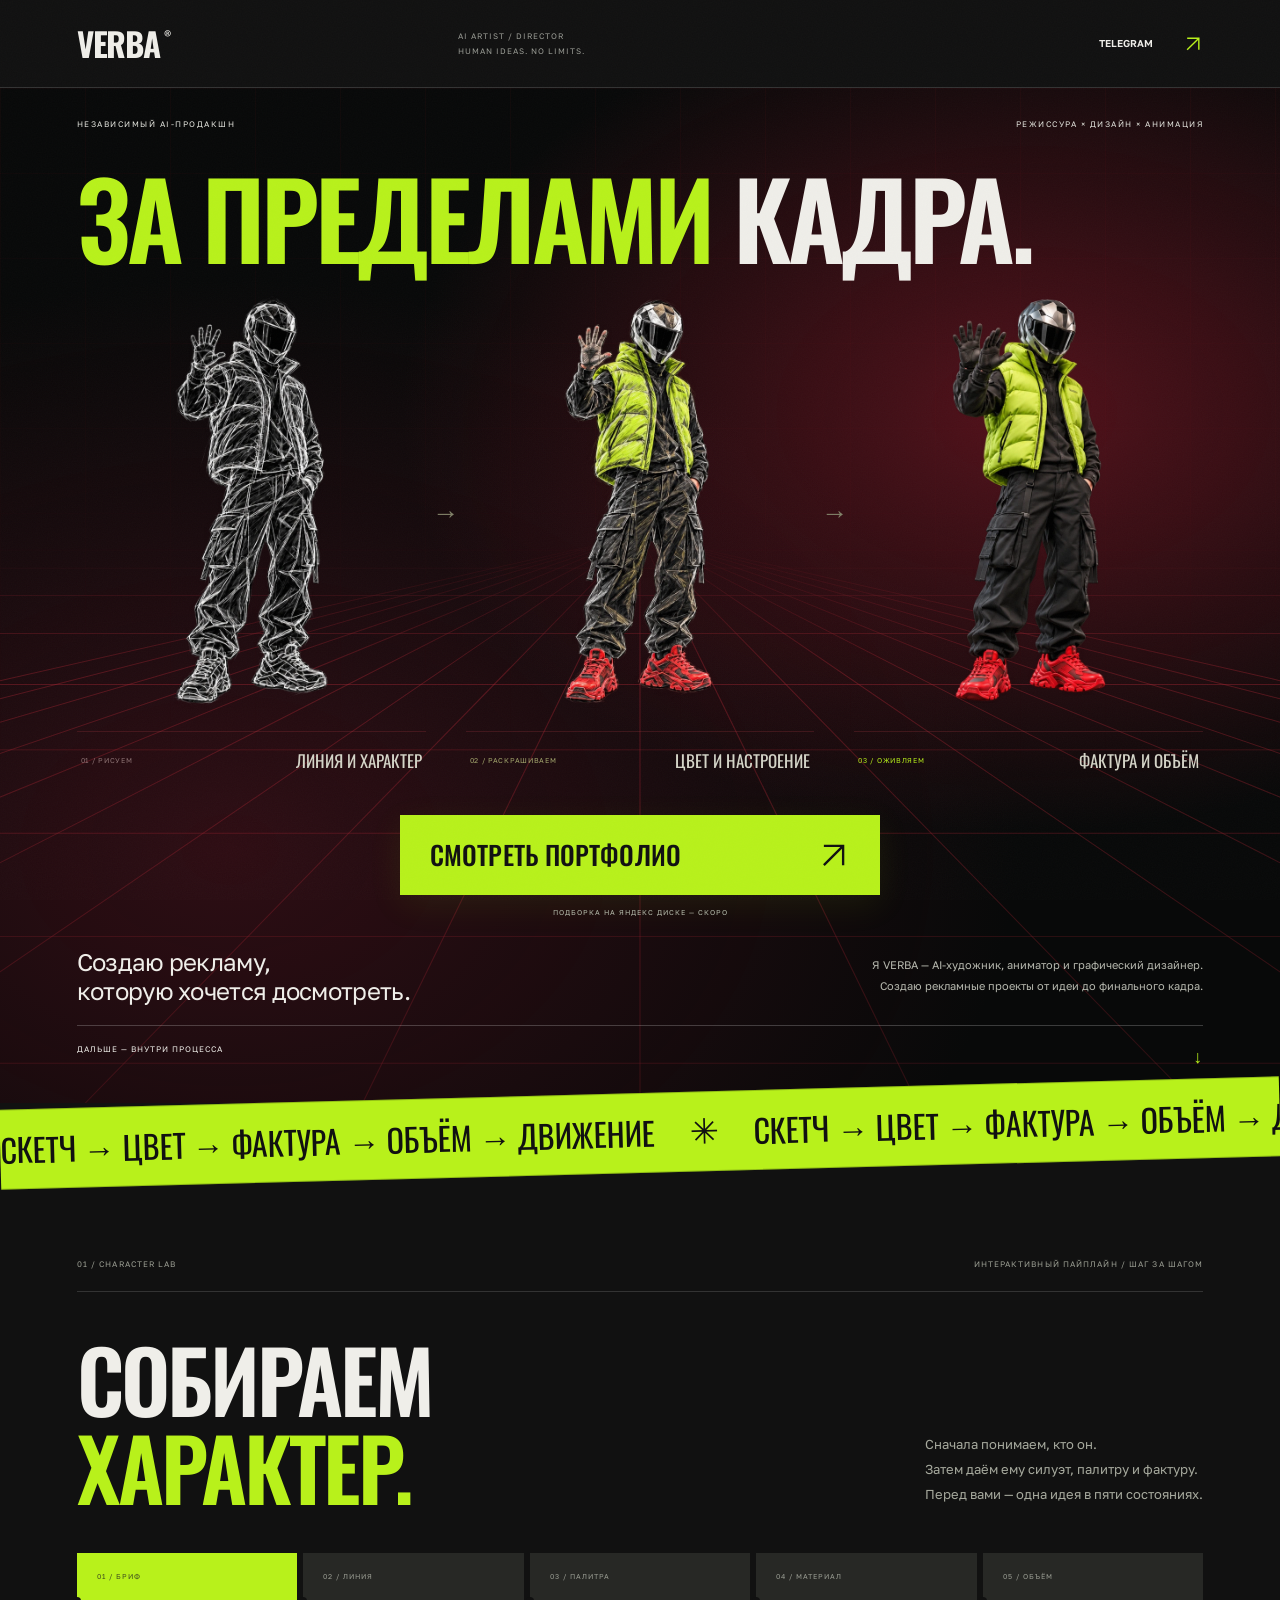
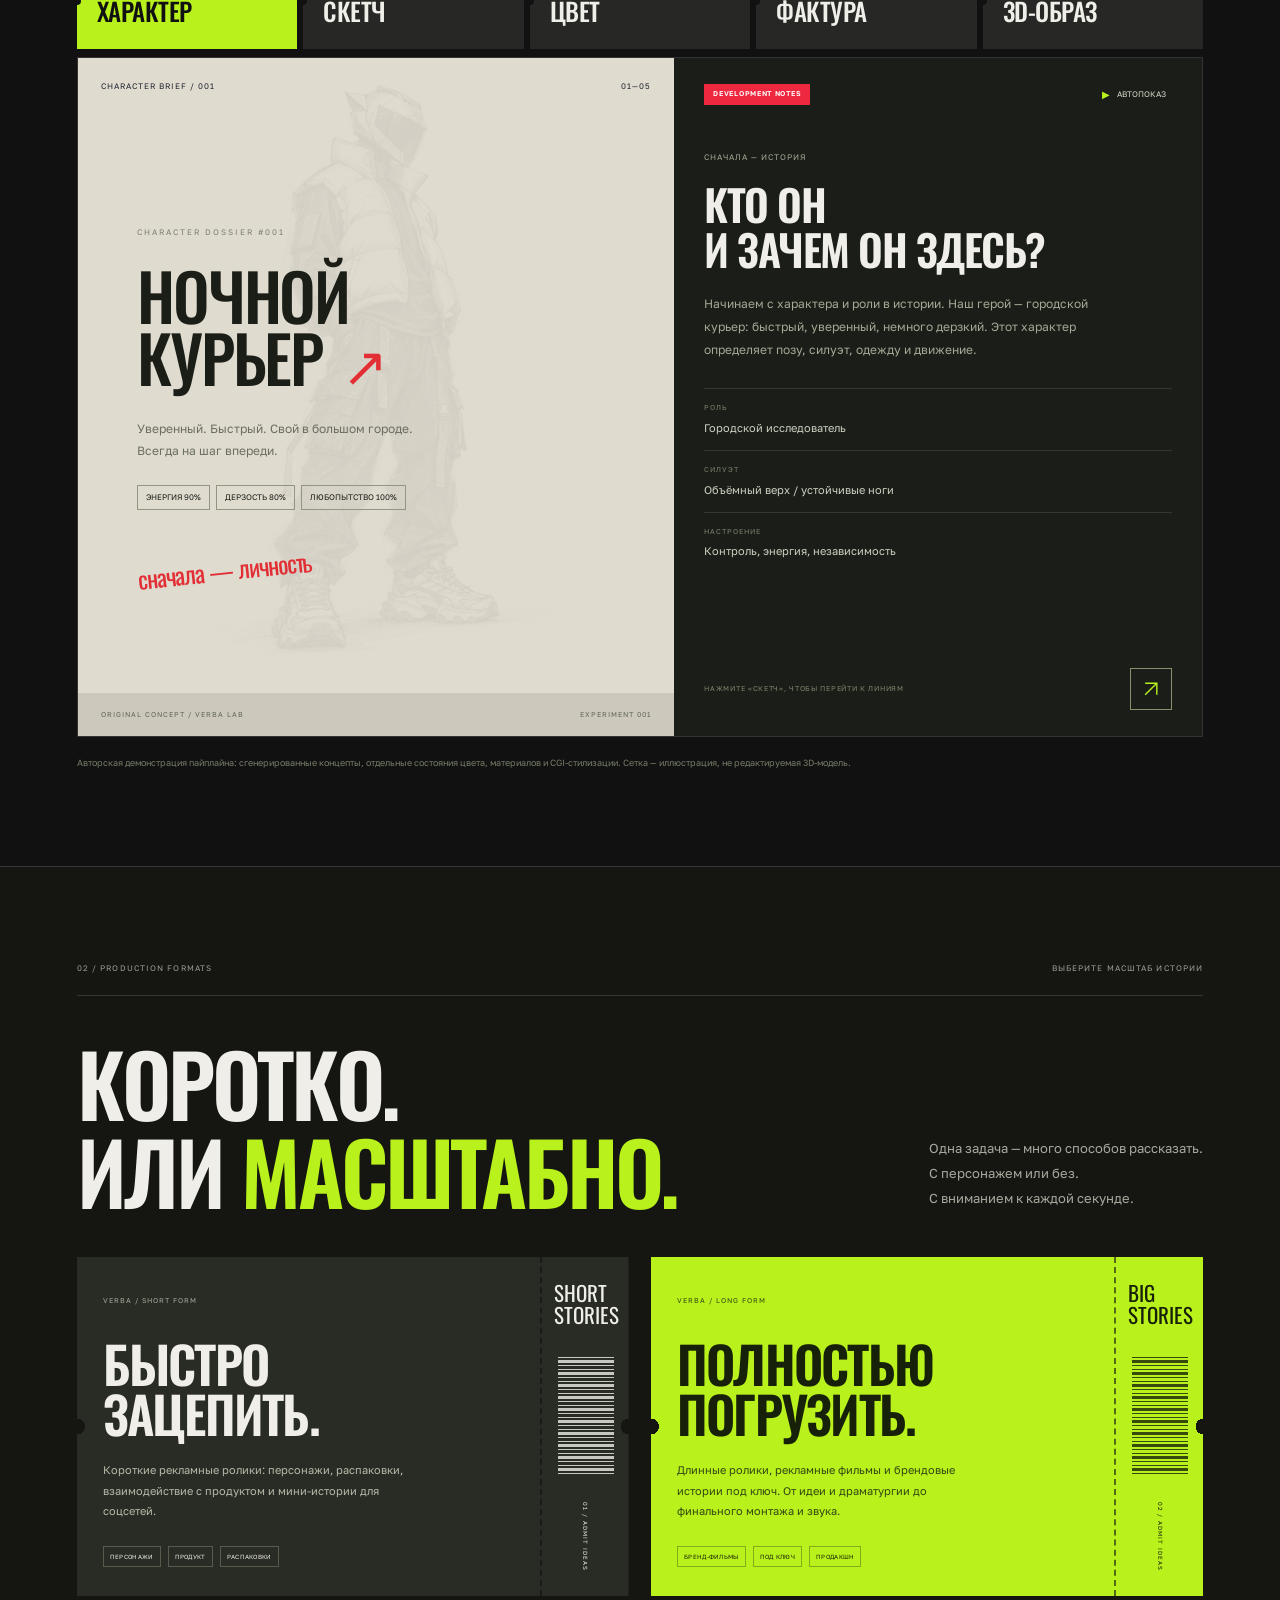
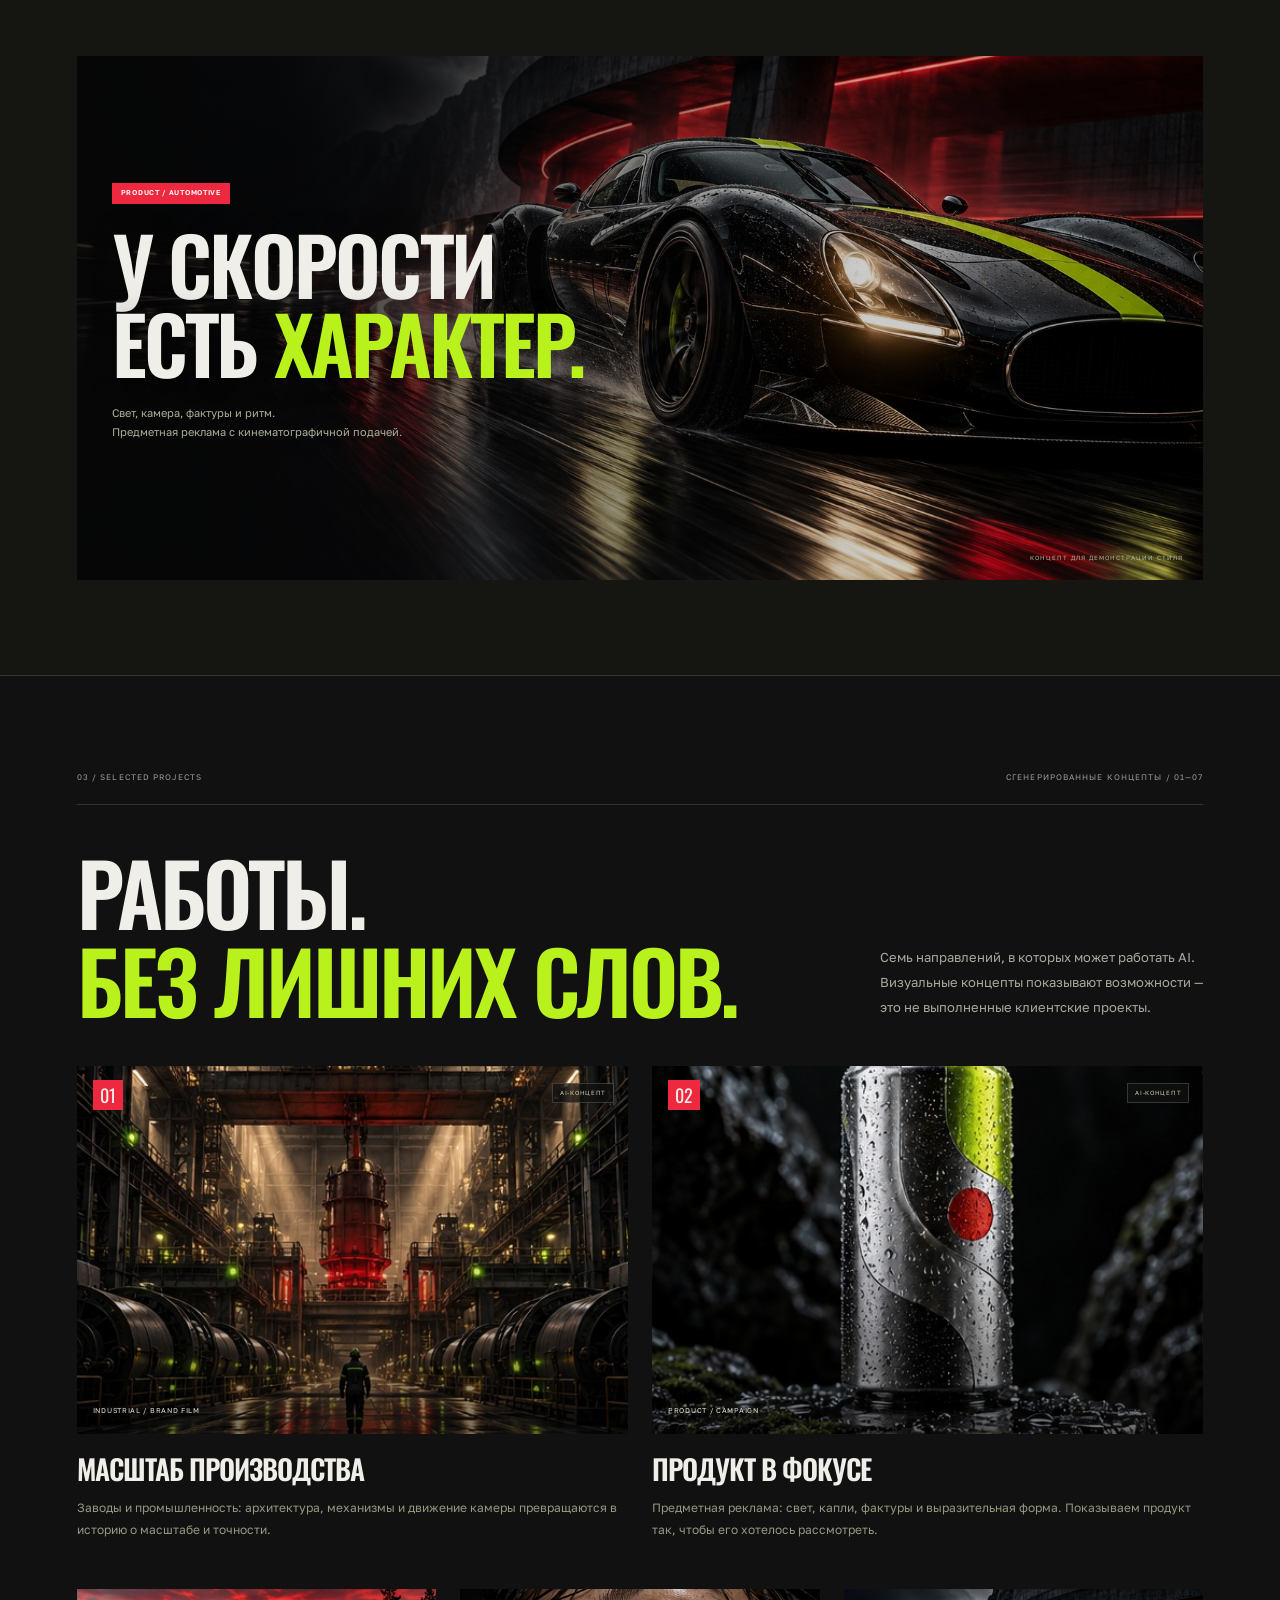
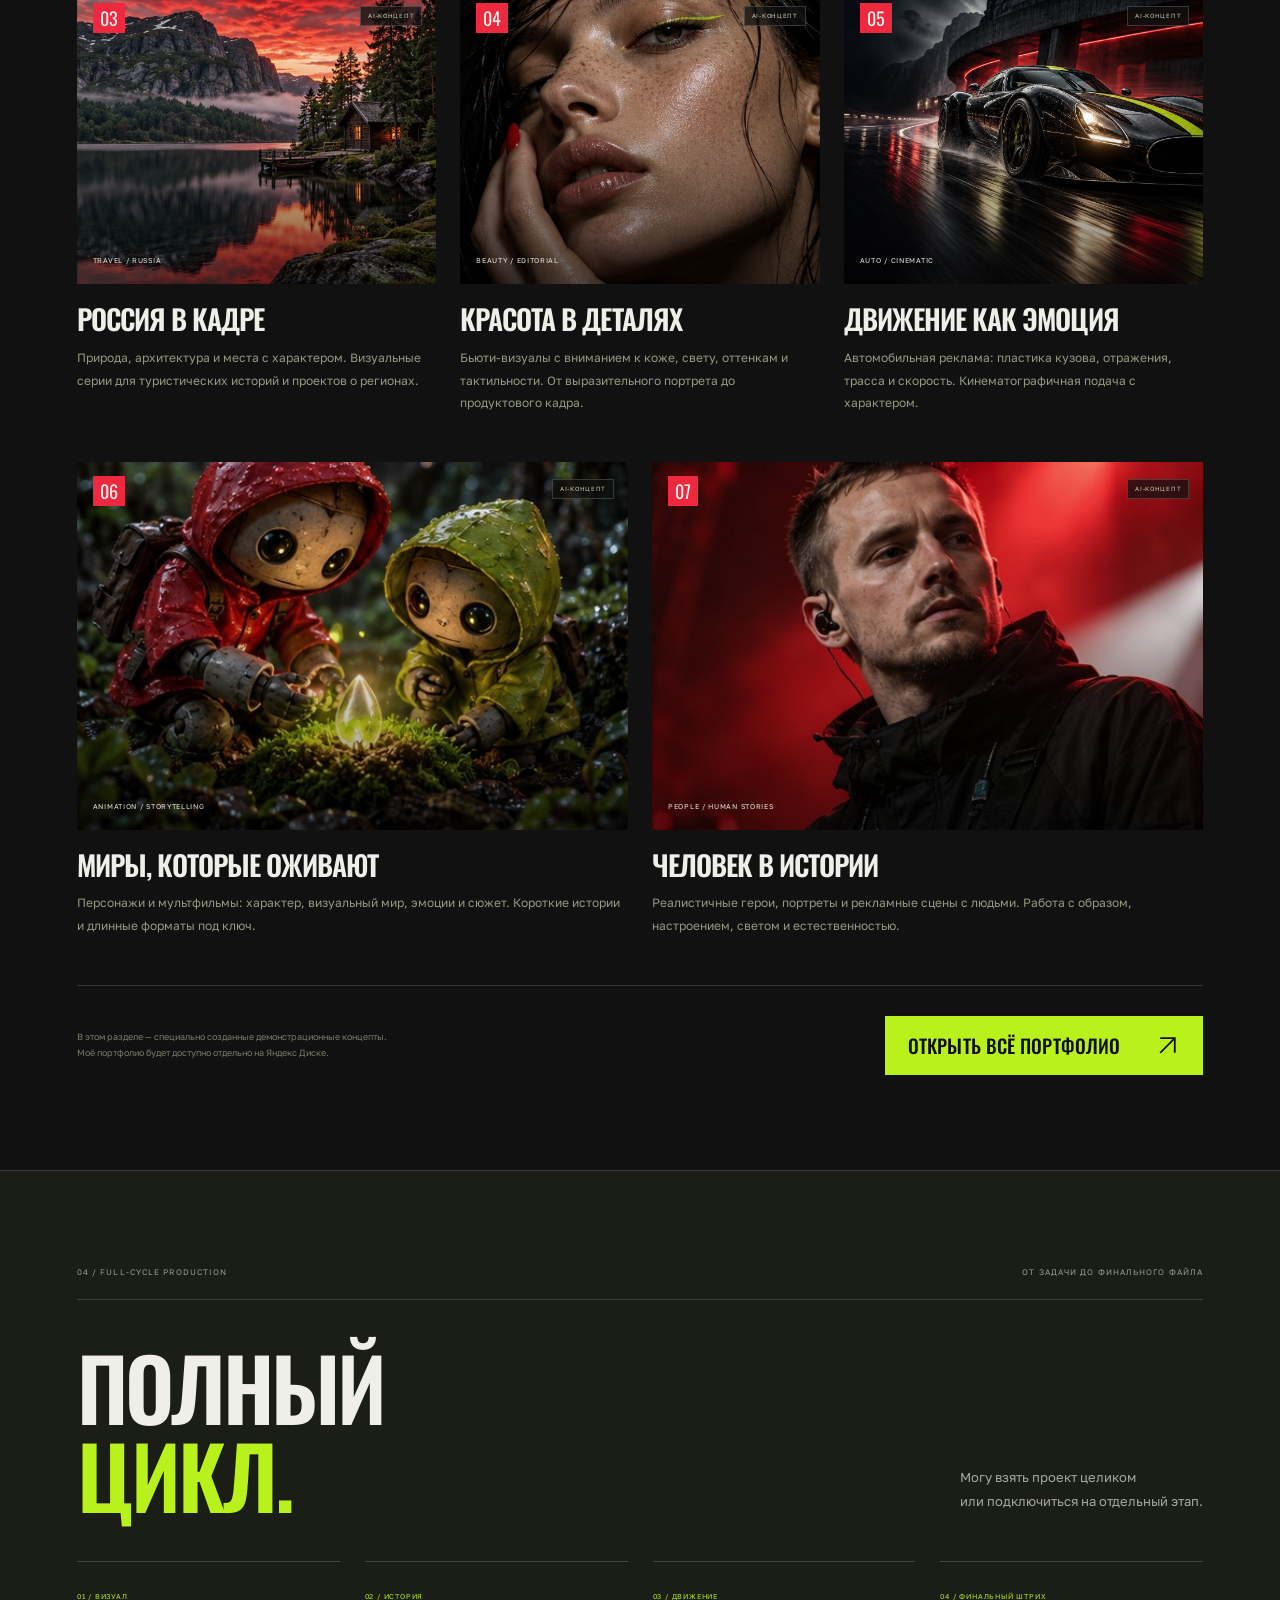
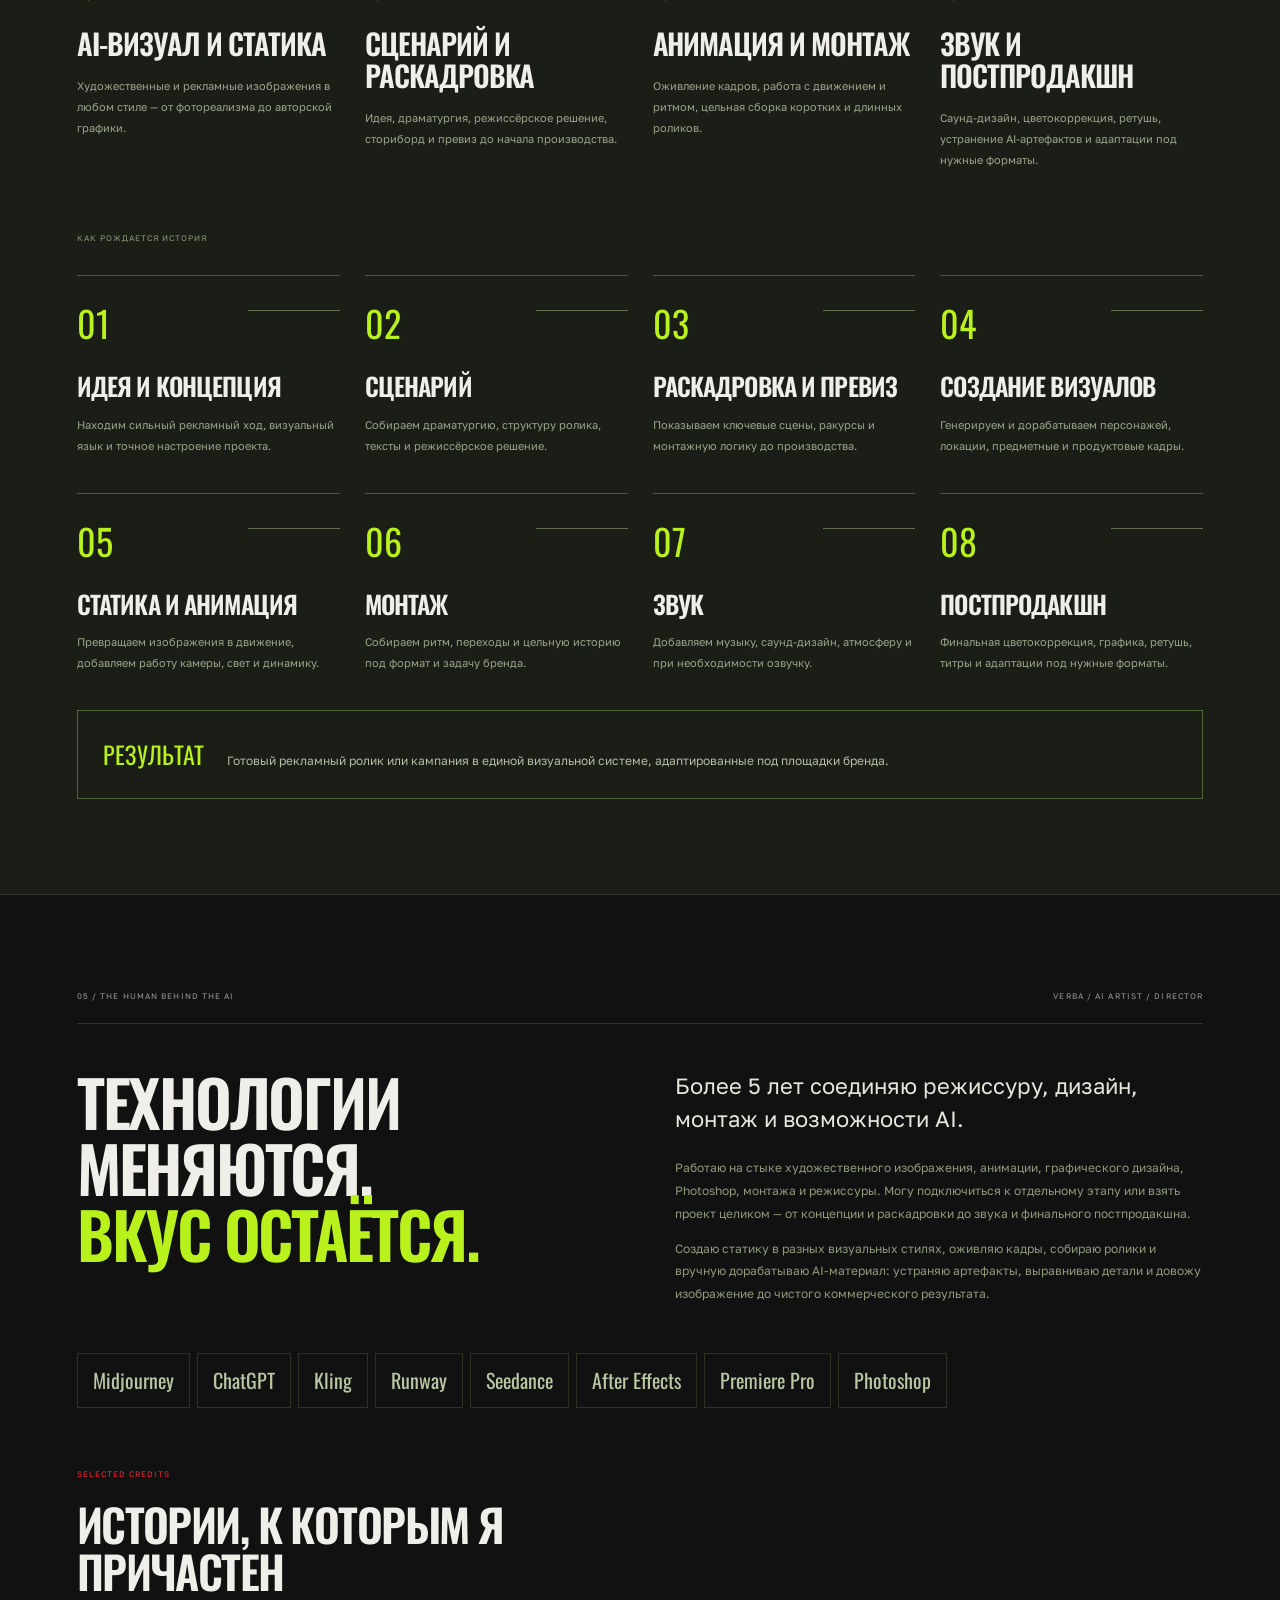
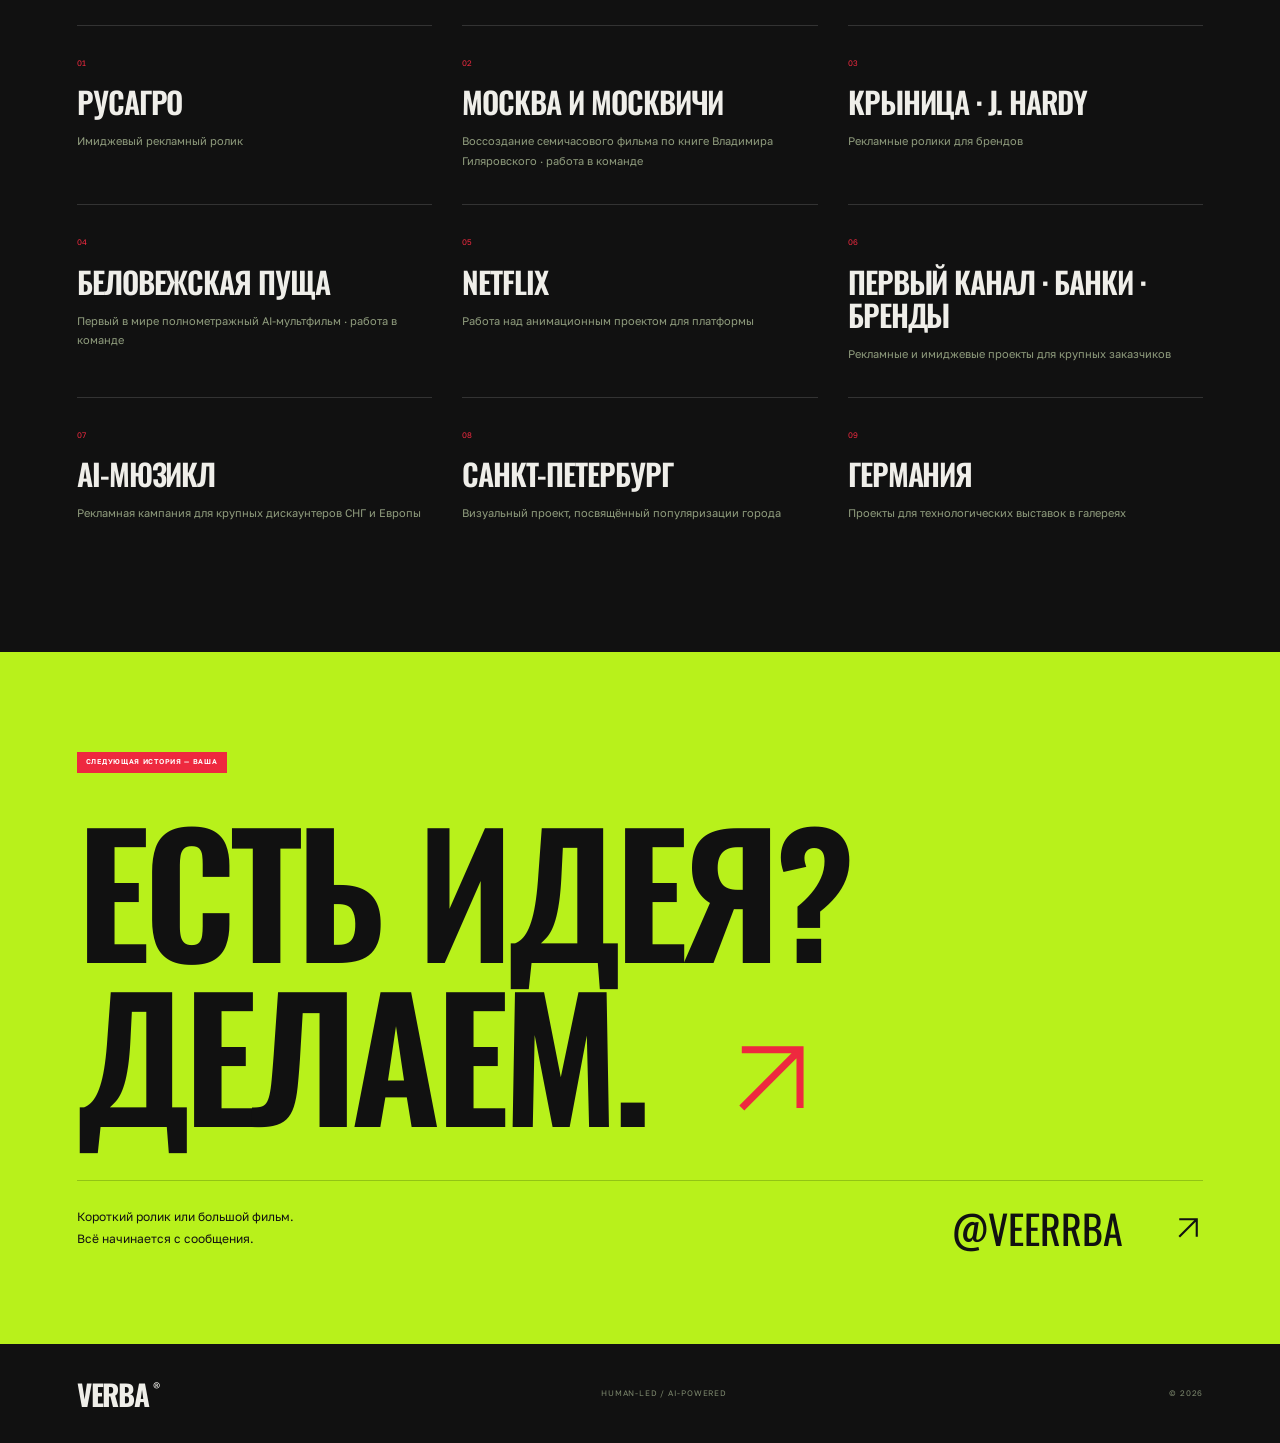
==== index.html @ 68d44a89 "Add three-stage waving hero and seven coherent concept directions" ====
<!doctype html><html lang="ru"><head><meta charset="utf-8"><meta name="viewport" content="width=device-width, initial-scale=1"><meta name="theme-color" content="#111111"><meta name="description" content="VERBA — AI-режиссура, персонажи и рекламные фильмы. От характера и скетча до фактуры, объёма и готового ролика."><title>VERBA — за пределами кадра</title><link rel="icon" href="assets/favicon.svg"><link rel="preload" href="assets/oswald.ttf" as="font" type="font/ttf" crossorigin><link rel="stylesheet" href="style.css?v=5"><script src="script.js?v=5" defer></script></head><body>
<header class="header"><a class="brand" href="#top">VERBA<span>®</span></a><span class="header-caption">AI ARTIST / DIRECTOR<br>HUMAN IDEAS. NO LIMITS.</span><a class="header-telegram" href="https://t.me/veerrba" target="_blank" rel="noopener noreferrer">TELEGRAM <svg class="arrow" viewBox="0 0 24 24" fill="none" aria-hidden="true"><path d="M5 19 19 5M5 5h14v14" stroke="currentColor" stroke-width="1.7"/></svg></a></header><main>
<section class="hero" id="top"><div class="hero-grid-world" aria-hidden="true"><div class="perspective-road"></div></div><div class="hero-top"><span>НЕЗАВИСИМЫЙ AI-ПРОДАКШН</span><span>РЕЖИССУРА × ДИЗАЙН × АНИМАЦИЯ</span></div><div class="hero-title"><h1>ЗА ПРЕДЕЛАМИ <span>КАДРА.</span></h1></div><div class="hero-development" aria-label="Один персонаж в трёх стадиях разработки"><figure class="hero-character hero-character-sketch"><div class="hero-character-art"><img src="assets/hero-sketch.webp" alt="Белый ручной скетч курьера на чёрном фоне"></div><figcaption><span>01 / РИСУЕМ</span><strong>ЛИНИЯ И ХАРАКТЕР</strong></figcaption></figure><span class="development-connector" aria-hidden="true">→</span><figure class="hero-character hero-character-pencil"><div class="hero-character-art"><img src="assets/hero-pencil.webp" alt="Тот же курьер, раскрашенный цветными карандашами"></div><figcaption><span>02 / РАСКРАШИВАЕМ</span><strong>ЦВЕТ И НАСТРОЕНИЕ</strong></figcaption></figure><span class="development-connector" aria-hidden="true">→</span><figure class="hero-character hero-character-final"><div class="hero-character-art waving-character"><img class="wave-frame wave-frame-a" src="assets/hero-final-a.webp" alt="Объёмный курьер с фактурной одеждой машет рукой"><img class="wave-frame wave-frame-b" src="assets/hero-final-b.webp" alt="" aria-hidden="true"></div><figcaption><span>03 / ОЖИВЛЯЕМ</span><strong>ФАКТУРА И ОБЪЁМ</strong></figcaption></figure></div><div class="hero-bottom"><div class="hero-description"><p>Создаю рекламу,<br>которую хочется досмотреть.</p><span>Я VERBA — AI-художник, аниматор и графический дизайнер.<br>Создаю рекламные проекты от идеи до финального кадра.</span></div><div class="hero-action"><button class="button lime portfolio-button">СМОТРЕТЬ ПОРТФОЛИО <svg class="arrow" viewBox="0 0 24 24" fill="none" aria-hidden="true"><path d="M5 19 19 5M5 5h14v14" stroke="currentColor" stroke-width="1.7"/></svg></button><span>ПОДБОРКА НА ЯНДЕКС ДИСКЕ — СКОРО</span></div></div><a class="scroll-cue" href="#lab">ДАЛЬШЕ — ВНУТРИ ПРОЦЕССА <span>↓</span></a></section>
<div class="marquee" aria-hidden="true"><div>СКЕТЧ → ЦВЕТ → ФАКТУРА → ОБЪЁМ → ДВИЖЕНИЕ <b>✳</b> СКЕТЧ → ЦВЕТ → ФАКТУРА → ОБЪЁМ → ДВИЖЕНИЕ <b>✳</b></div></div>
<section class="lab section" id="lab"><div class="section-label"><span>01 / CHARACTER LAB</span><span>ИНТЕРАКТИВНЫЙ ПАЙПЛАЙН / ШАГ ЗА ШАГОМ</span></div><div class="section-heading"><h2>СОБИРАЕМ<br><span class="lime-text">ХАРАКТЕР.</span></h2><p>Сначала понимаем, кто он.<br>Затем даём ему силуэт, палитру и фактуру.<br>Перед вами — одна идея в пяти состояниях.</p></div><div class="stage-tabs" role="tablist" aria-label="Этапы создания персонажа"><button role="tab" id="tab-0" data-stage="0" aria-selected="true" aria-controls="stage-panel"><span>01 / БРИФ</span><strong>ХАРАКТЕР</strong></button><button role="tab" id="tab-1" data-stage="1" aria-selected="false" tabindex="-1" aria-controls="stage-panel"><span>02 / ЛИНИЯ</span><strong>СКЕТЧ</strong></button><button role="tab" id="tab-2" data-stage="2" aria-selected="false" tabindex="-1" aria-controls="stage-panel"><span>03 / ПАЛИТРА</span><strong>ЦВЕТ</strong></button><button role="tab" id="tab-3" data-stage="3" aria-selected="false" tabindex="-1" aria-controls="stage-panel"><span>04 / МАТЕРИАЛ</span><strong>ФАКТУРА</strong></button><button role="tab" id="tab-4" data-stage="4" aria-selected="false" tabindex="-1" aria-controls="stage-panel"><span>05 / ОБЪЁМ</span><strong>3D-ОБРАЗ</strong></button></div><div class="lab-workspace" id="stage-panel" role="tabpanel" aria-labelledby="tab-0"><div class="lab-view"><div class="view-label"><span id="view-label">CHARACTER BRIEF / 001</span><span id="view-counter">01—05</span></div><div class="character-view"><img id="base-image" src="assets/courier-sketch.jpg" alt="Исходное состояние персонажа"><img id="overlay-image" src="assets/courier-sketch.jpg" alt="Следующий этап разработки персонажа"><div class="reveal-edge" id="reveal-edge" hidden><span>↔</span></div><div class="brief-board" id="brief-board"><span class="brief-note">CHARACTER DOSSIER #001</span><h3>НОЧНОЙ<br>КУРЬЕР<span>↗</span></h3><p>Уверенный. Быстрый. Свой в большом городе.<br>Всегда на шаг впереди.</p><div class="brief-traits"><span>ЭНЕРГИЯ 90%</span><span>ДЕРЗОСТЬ 80%</span><span>ЛЮБОПЫТСТВО 100%</span></div><div class="brief-scribble">сначала — личность</div></div><div class="scan-line" aria-hidden="true"></div></div><div class="comparison-controls" id="comparison-controls" hidden><div><span id="comparison-label">ПРОЯВИТЬ ЦВЕТ</span><output id="reveal-output" for="reveal-range">100%</output></div><input id="reveal-range" type="range" min="0" max="100" value="100" aria-label="Проявление следующего этапа"><div class="compare-endpoints"><span id="compare-from">СКЕТЧ</span><span id="compare-to">ЦВЕТ</span></div></div><div class="view-footer"><span>ORIGINAL CONCEPT / VERBA LAB</span><span>EXPERIMENT 001</span></div></div><div class="lab-notes"><div class="notes-top"><span class="red-tag">DEVELOPMENT NOTES</span><button id="play-process" aria-pressed="false"><span>▶︎</span> АВТОПОКАЗ</button></div><div class="stage-copy" aria-live="polite"><span id="stage-kicker">СНАЧАЛА — ИСТОРИЯ</span><h3 id="stage-title">КТО ОН<br>И ЗАЧЕМ ОН ЗДЕСЬ?</h3><p id="stage-text">Начинаем с характера и роли в истории. Наш герой — городской курьер: быстрый, уверенный, немного дерзкий. Этот характер определяет позу, силуэт, одежду и движение.</p></div><div class="stage-specific" id="personality"><div class="trait"><span>РОЛЬ</span><strong>Городской исследователь</strong></div><div class="trait"><span>СИЛУЭТ</span><strong>Объёмный верх / устойчивые ноги</strong></div><div class="trait"><span>НАСТРОЕНИЕ</span><strong>Контроль, энергия, независимость</strong></div></div><div class="stage-specific" id="palette" hidden><div class="swatch-row"><span style="--color:#b8f11b"></span><div><strong>ACID LIME</strong><p>Энергия и заметность. Главный акцент.</p></div></div><div class="swatch-row"><span style="--color:#ee293f"></span><div><strong>SIGNAL RED</strong><p>Импульс и движение. Детали и обувь.</p></div></div><div class="swatch-row"><span style="--color:#333538"></span><div><strong>GRAPHITE</strong><p>Контраст и технологичность. Основа.</p></div></div></div><div class="stage-specific" id="materials" hidden><p class="mini-label">ВЫБЕРИТЕ МАТЕРИАЛ — РАССМОТРИТЕ ДЕТАЛЬ</p><div class="material-buttons"><button data-material="nylon" class="selected"><span class="nylon-patch"></span>НЕЙЛОН</button><button data-material="metal"><span class="metal-patch"></span>МЕТАЛЛ</button><button data-material="rubber"><span class="rubber-patch"></span>РЕЗИНА</button></div><div class="material-detail" id="material-detail" role="img" aria-label="Крупный план материала персонажа"><span id="material-description">Ткань: переплетение, швы, мягкий объём.</span></div></div><div class="stage-specific" id="wire-notes" hidden><div class="mesh-symbol" aria-hidden="true"></div><p>Сетка показывает конструкцию формы. Потяните ползунок, чтобы проявить поверх неё финальный образ с материалами и светом.</p><span class="mini-label">CGI-СТИЛИЗАЦИЯ / ВИЗУАЛЬНАЯ СХЕМА СЕТКИ</span></div><div class="notes-bottom"><span id="stage-hint">НАЖМИТЕ «СКЕТЧ», ЧТОБЫ ПЕРЕЙТИ К ЛИНИЯМ</span><button id="next-stage" aria-label="Следующий этап"><svg class="arrow" viewBox="0 0 24 24" fill="none" aria-hidden="true"><path d="M5 19 19 5M5 5h14v14" stroke="currentColor" stroke-width="1.7"/></svg></button></div></div></div><p class="caption">Авторская демонстрация пайплайна: сгенерированные концепты, отдельные состояния цвета, материалов и CGI-стилизации. Сетка — иллюстрация, не редактируемая 3D-модель.</p></section>
<section class="formats section"><div class="section-label"><span>02 / PRODUCTION FORMATS</span><span>ВЫБЕРИТЕ МАСШТАБ ИСТОРИИ</span></div><div class="section-heading"><h2>КОРОТКО.<br>ИЛИ <span class="lime-text">МАСШТАБНО.</span></h2><p>Одна задача — много способов рассказать.<br>С персонажем или без.<br>С вниманием к каждой секунде.</p></div><div class="format-tickets"><article class="format-ticket"><div class="ticket-main"><span class="ticket-id">VERBA / SHORT FORM</span><h3>БЫСТРО<br>ЗАЦЕПИТЬ.</h3><p>Короткие рекламные ролики: персонажи, распаковки, взаимодействие с продуктом и мини-истории для соцсетей.</p><div class="ticket-tags"><span>ПЕРСОНАЖИ</span><span>ПРОДУКТ</span><span>РАСПАКОВКИ</span></div></div><div class="ticket-stub"><span>SHORT<br>STORIES</span><div class="barcode"></div><span>01 / ADMIT IDEAS</span></div></article><article class="format-ticket green-ticket"><div class="ticket-main"><span class="ticket-id">VERBA / LONG FORM</span><h3>ПОЛНОСТЬЮ<br>ПОГРУЗИТЬ.</h3><p>Длинные ролики, рекламные фильмы и брендовые истории под ключ. От идеи и драматургии до финального монтажа и звука.</p><div class="ticket-tags"><span>БРЕНД-ФИЛЬМЫ</span><span>ПОД КЛЮЧ</span><span>ПРОДАКШН</span></div></div><div class="ticket-stub"><span>BIG<br>STORIES</span><div class="barcode"></div><span>02 / ADMIT IDEAS</span></div></article></div><div class="automotive-strip"><img src="assets/speed-coupe.jpg" loading="lazy" alt="Чёрное спортивное купе с лаймовой полосой на мокрой дороге в красном свете"><div><span class="red-tag">PRODUCT / AUTOMOTIVE</span><h3>У СКОРОСТИ<br>ЕСТЬ <span>ХАРАКТЕР.</span></h3><p>Свет, камера, фактуры и ритм.<br>Предметная реклама с кинематографичной подачей.</p></div><span class="strip-note">КОНЦЕПТ ДЛЯ ДЕМОНСТРАЦИИ СТИЛЯ</span></div></section>
<section class="selected section"><div class="section-label"><span>03 / SELECTED PROJECTS</span><span>СГЕНЕРИРОВАННЫЕ КОНЦЕПТЫ / 01—07</span></div><div class="section-heading"><h2>РАБОТЫ.<br><span class="lime-text">БЕЗ ЛИШНИХ СЛОВ.</span></h2><p>Семь направлений, в которых может работать AI.<br>Визуальные концепты показывают возможности —<br>это не выполненные клиентские проекты.</p></div><div class="project-grid concept-projects"><article class="project-card"><div class="project-image"><img loading="lazy" src="assets/concept-industry.jpg" alt="Промышленный цех с кранами и станками в кинематографичном свете"><span class="project-index">01</span><span class="project-category">INDUSTRIAL / BRAND FILM</span><span class="concept-badge">AI-КОНЦЕПТ</span></div><div class="project-copy"><h3>МАСШТАБ ПРОИЗВОДСТВА</h3><p>Заводы и промышленность: архитектура, механизмы и движение камеры превращаются в историю о масштабе и точности.</p></div></article><article class="project-card"><div class="project-image"><img loading="lazy" src="assets/concept-product.jpg" alt="Металлическая банка с лаймовым акцентом на мокром постаменте"><span class="project-index">02</span><span class="project-category">PRODUCT / CAMPAIGN</span><span class="concept-badge">AI-КОНЦЕПТ</span></div><div class="project-copy"><h3>ПРОДУКТ В ФОКУСЕ</h3><p>Предметная реклама: свет, капли, фактуры и выразительная форма. Показываем продукт так, чтобы его хотелось рассмотреть.</p></div></article><article class="project-card"><div class="project-image"><img loading="lazy" src="assets/concept-russia.jpg" alt="Российский пейзаж с деревянным домом у горного озера"><span class="project-index">03</span><span class="project-category">TRAVEL / RUSSIA</span><span class="concept-badge">AI-КОНЦЕПТ</span></div><div class="project-copy"><h3>РОССИЯ В КАДРЕ</h3><p>Природа, архитектура и места с характером. Визуальные серии для туристических историй и проектов о регионах.</p></div></article><article class="project-card"><div class="project-image"><img loading="lazy" src="assets/concept-beauty.jpg" alt="Бьюти-портрет с лаймовой подводкой и красным акцентом"><span class="project-index">04</span><span class="project-category">BEAUTY / EDITORIAL</span><span class="concept-badge">AI-КОНЦЕПТ</span></div><div class="project-copy"><h3>КРАСОТА В ДЕТАЛЯХ</h3><p>Бьюти-визуалы с вниманием к коже, свету, оттенкам и тактильности. От выразительного портрета до продуктового кадра.</p></div></article><article class="project-card"><div class="project-image"><img loading="lazy" src="assets/concept-auto.jpg" alt="Спортивное купе в красном свете на мокрой дороге"><span class="project-index">05</span><span class="project-category">AUTO / CINEMATIC</span><span class="concept-badge">AI-КОНЦЕПТ</span></div><div class="project-copy"><h3>ДВИЖЕНИЕ КАК ЭМОЦИЯ</h3><p>Автомобильная реклама: пластика кузова, отражения, трасса и скорость. Кинематографичная подача с характером.</p></div></article><article class="project-card"><div class="project-image"><img loading="lazy" src="assets/concept-animation.jpg" alt="Два оригинальных мультперсонажа исследуют светящееся семя в лесу"><span class="project-index">06</span><span class="project-category">ANIMATION / STORYTELLING</span><span class="concept-badge">AI-КОНЦЕПТ</span></div><div class="project-copy"><h3>МИРЫ, КОТОРЫЕ ОЖИВАЮТ</h3><p>Персонажи и мультфильмы: характер, визуальный мир, эмоции и сюжет. Короткие истории и длинные форматы под ключ.</p></div></article><article class="project-card"><div class="project-image"><img loading="lazy" src="assets/concept-people.jpg" alt="Фотореалистичный мужской портрет в красном сценическом свете"><span class="project-index">07</span><span class="project-category">PEOPLE / HUMAN STORIES</span><span class="concept-badge">AI-КОНЦЕПТ</span></div><div class="project-copy"><h3>ЧЕЛОВЕК В ИСТОРИИ</h3><p>Реалистичные герои, портреты и рекламные сцены с людьми. Работа с образом, настроением, светом и естественностью.</p></div></article></div><div class="projects-footer"><p class="caption">В этом разделе — специально созданные демонстрационные концепты.<br>Моё портфолио будет доступно отдельно на Яндекс Диске.</p><button class="button lime portfolio-button">ОТКРЫТЬ ВСЁ ПОРТФОЛИО <svg class="arrow" viewBox="0 0 24 24" fill="none" aria-hidden="true"><path d="M5 19 19 5M5 5h14v14" stroke="currentColor" stroke-width="1.7"/></svg></button></div></section><section class="production section"><div class="section-label"><span>04 / FULL-CYCLE PRODUCTION</span><span>ОТ ЗАДАЧИ ДО ФИНАЛЬНОГО ФАЙЛА</span></div><div class="section-heading"><h2>ПОЛНЫЙ<br><span class="lime-text">ЦИКЛ.</span></h2><p>Могу взять проект целиком<br>или подключиться на отдельный этап.</p></div><div class="production-grid"><article><span>01 / ВИЗУАЛ</span><h3>AI-визуал и статика</h3><p>Художественные и рекламные изображения в любом стиле — от фотореализма до авторской графики.</p></article><article><span>02 / ИСТОРИЯ</span><h3>Сценарий и раскадровка</h3><p>Идея, драматургия, режиссёрское решение, сториборд и превиз до начала производства.</p></article><article><span>03 / ДВИЖЕНИЕ</span><h3>Анимация и монтаж</h3><p>Оживление кадров, работа с движением и ритмом, цельная сборка коротких и длинных роликов.</p></article><article><span>04 / ФИНАЛЬНЫЙ ШТРИХ</span><h3>Звук и постпродакшн</h3><p>Саунд-дизайн, цветокоррекция, ретушь, устранение AI-артефактов и адаптации под нужные форматы.</p></article></div><div class="full-cycle"><p class="eyebrow">КАК РОЖДАЕТСЯ ИСТОРИЯ</p><div class="steps"><article><span>01</span><h3>Идея и концепция</h3><p>Находим сильный рекламный ход, визуальный язык и точное настроение проекта.</p></article><article><span>02</span><h3>Сценарий</h3><p>Собираем драматургию, структуру ролика, тексты и режиссёрское решение.</p></article><article><span>03</span><h3>Раскадровка и превиз</h3><p>Показываем ключевые сцены, ракурсы и монтажную логику до производства.</p></article><article><span>04</span><h3>Создание визуалов</h3><p>Генерируем и дорабатываем персонажей, локации, предметные и продуктовые кадры.</p></article><article><span>05</span><h3>Статика и анимация</h3><p>Превращаем изображения в движение, добавляем работу камеры, свет и динамику.</p></article><article><span>06</span><h3>Монтаж</h3><p>Собираем ритм, переходы и цельную историю под формат и задачу бренда.</p></article><article><span>07</span><h3>Звук</h3><p>Добавляем музыку, саунд-дизайн, атмосферу и при необходимости озвучку.</p></article><article><span>08</span><h3>Постпродакшн</h3><p>Финальная цветокоррекция, графика, ретушь, титры и адаптации под нужные форматы.</p></article></div><p class="result"><strong>Результат</strong> Готовый рекламный ролик или кампания в единой визуальной системе, адаптированные под площадки бренда.</p></div></section><section class="creator section"><div class="section-label"><span>05 / THE HUMAN BEHIND THE AI</span><span>VERBA / AI ARTIST / DIRECTOR</span></div><div class="creator-intro"><h2>Технологии меняются.<br><em>Вкус остаётся.</em></h2><div><p class="lead">Более 5 лет соединяю режиссуру, дизайн, монтаж и возможности AI.</p><p>Работаю на стыке художественного изображения, анимации, графического дизайна, Photoshop, монтажа и режиссуры. Могу подключиться к отдельному этапу или взять проект целиком — от концепции и раскадровки до звука и финального постпродакшна.</p><p>Создаю статику в разных визуальных стилях, оживляю кадры, собираю ролики и вручную дорабатываю AI-материал: устраняю артефакты, выравниваю детали и довожу изображение до чистого коммерческого результата.</p></div></div><div class="tools"><span>Midjourney</span><span>ChatGPT</span><span>Kling</span><span>Runway</span><span>Seedance</span><span>After Effects</span><span>Premiere Pro</span><span>Photoshop</span></div><div class="credits-heading"><p class="eyebrow">SELECTED CREDITS</p><h3>Истории, к которым я причастен</h3></div><div class="credits"><article><span>01</span><h3>РУСАГРО</h3><p>Имиджевый рекламный ролик</p></article><article><span>02</span><h3>Москва и москвичи</h3><p>Воссоздание семичасового фильма по книге Владимира Гиляровского · работа в команде</p></article><article><span>03</span><h3>Крыница · J. Hardy</h3><p>Рекламные ролики для брендов</p></article><article><span>04</span><h3>Беловежская пуща</h3><p>Первый в мире полнометражный AI-мультфильм · работа в команде</p></article><article><span>05</span><h3>Netflix</h3><p>Работа над анимационным проектом для платформы</p></article><article><span>06</span><h3>Первый канал · банки · бренды</h3><p>Рекламные и имиджевые проекты для крупных заказчиков</p></article><article><span>07</span><h3>AI-мюзикл</h3><p>Рекламная кампания для крупных дискаунтеров СНГ и Европы</p></article><article><span>08</span><h3>Санкт-Петербург</h3><p>Визуальный проект, посвящённый популяризации города</p></article><article><span>09</span><h3>Германия</h3><p>Проекты для технологических выставок в галереях</p></article></div></section><section class="closing section"><span class="red-tag">СЛЕДУЮЩАЯ ИСТОРИЯ — ВАША</span><h2>ЕСТЬ ИДЕЯ?<br><span>ДЕЛАЕМ.</span> <svg class="arrow" viewBox="0 0 24 24" fill="none" aria-hidden="true"><path d="M5 19 19 5M5 5h14v14" stroke="currentColor" stroke-width="1.7"/></svg></h2><div class="closing-bottom"><p>Короткий ролик или большой фильм.<br>Всё начинается с сообщения.</p><a href="https://t.me/veerrba" target="_blank" rel="noopener noreferrer">@VEERRBA <svg class="arrow" viewBox="0 0 24 24" fill="none" aria-hidden="true"><path d="M5 19 19 5M5 5h14v14" stroke="currentColor" stroke-width="1.7"/></svg></a></div></section></main><footer><a class="brand" href="#top">VERBA<span>®</span></a><span>HUMAN-LED / AI-POWERED</span><span>© <span id="year">2026</span></span></footer><dialog id="portfolio-dialog"><button class="dialog-close" aria-label="Закрыть">×</button><span class="red-tag">PORTFOLIO / COMING SOON</span><h2>СОБИРАЮ<br><span class="lime-text">ЛУЧШЕЕ.</span></h2><p>Подборка проектов готовится. Скоро здесь откроется портфолио на Яндекс Диске.</p><a class="button lime" href="https://t.me/veerrba" target="_blank" rel="noopener noreferrer">ЗАПРОСИТЬ ПРИМЕРЫ <svg class="arrow" viewBox="0 0 24 24" fill="none" aria-hidden="true"><path d="M5 19 19 5M5 5h14v14" stroke="currentColor" stroke-width="1.7"/></svg></a></dialog></body></html>
---- style.css ----
@font-face{font-family:Oswald;src:url('assets/oswald.ttf') format('truetype');font-weight:200 700;font-display:swap}@font-face{font-family:Golos;src:url('assets/golos.ttf') format('truetype');font-weight:400 900;font-display:swap}:root{--bg:#111;--panel:#1d1d1d;--ink:#efeee9;--muted:#92948c;--lime:#b8f11b;--red:#ee293f;--line:#ffffff24;--pad:6vw}*{box-sizing:border-box}html{scroll-behavior:smooth;scroll-padding-top:24px}body{margin:0;background:var(--bg);color:var(--ink);font:14px/1.65 Golos,Arial,sans-serif}html,body{overflow-x:clip}body:before{content:'';position:fixed;inset:0;z-index:20;pointer-events:none;opacity:.025;background-image:url("data:image/svg+xml,%3Csvg xmlns='http://www.w3.org/2000/svg' width='180' height='180'%3E%3Cfilter id='n'%3E%3CfeTurbulence type='fractalNoise' baseFrequency='.8' numOctaves='3' stitchTiles='stitch'/%3E%3C/filter%3E%3Cpath fill='%23fff' filter='url(%23n)' d='M0 0h180v180H0z'/%3E%3C/svg%3E")}a{color:inherit;text-decoration:none}button,input{font:inherit}button{cursor:pointer;color:inherit}button,a{-webkit-tap-highlight-color:transparent}button:focus-visible,a:focus-visible,input:focus-visible{outline:2px solid var(--lime);outline-offset:5px}[hidden]{display:none!important}img{display:block;width:100%;height:100%;object-fit:cover}h1,h2,h3,p{margin-top:0}h1,h2,h3{font-family:Oswald,Impact,'Arial Narrow',sans-serif;font-weight:600;letter-spacing:-.035em;line-height:1.02}h2{font-size:clamp(54px,6.7vw,108px);margin-bottom:0;text-transform:uppercase}h3{font-size:36px}.arrow{width:1em;height:1em;display:inline-block;vertical-align:middle;flex-shrink:0}.lime-text{color:var(--lime)}.header{height:88px;padding:0 var(--pad);display:flex;align-items:center;justify-content:space-between;border-bottom:1px solid var(--line)}.brand{font-family:Oswald,sans-serif;font-weight:700;font-size:33px;letter-spacing:-1.2px;line-height:1}.brand span{font:11px Golos,sans-serif;vertical-align:top;margin-left:4px}.header-caption{font-size:8px;line-height:1.8;color:#999b94;letter-spacing:1px;margin-right:20%}.header-telegram{font-size:10px;font-weight:600;display:flex;gap:30px;align-items:center}.header-telegram>.arrow{font-size:20px;color:var(--lime)}.hero{min-height:850px;position:relative;padding:30px var(--pad) 95px;display:flex;flex-direction:column;overflow:hidden}.hero-image{position:absolute;inset:0;background:url('assets/campaign.jpg') center 46%/cover;transform:scale(1.03);animation:hero-in 1.6s cubic-bezier(.2,.7,.3,1) both}.hero-shade{position:absolute;inset:0;background:linear-gradient(0deg,#0b0b0b 0%,#080808aa 23%,transparent 63%,#0006 100%),linear-gradient(90deg,#0005,transparent 70%)}.hero-top{position:relative;display:flex;justify-content:space-between;gap:20px;font-size:8px;letter-spacing:1.5px;color:#e5e6df}.hero-title{position:relative;margin:67px 0 70px}.hero h1{font-size:clamp(70px,12.4vw,195px);font-weight:600;letter-spacing:-.045em;line-height:.98;color:var(--lime);margin:0;max-width:1100px;text-shadow:0 1px 25px #0002}.hero h1>span{color:var(--ink)}.red-sticker{position:absolute;right:1%;bottom:18%;background:var(--red);color:white;padding:14px 30px;transform:rotate(9deg);font-family:Oswald,sans-serif;font-size:31px;line-height:1.05;letter-spacing:-1px;box-shadow:0 8px 20px #0003}.hero-bottom{position:relative;display:flex;justify-content:space-between;align-items:end;margin-top:auto;gap:35px}.hero-description>p{font-size:25px;line-height:1.22;letter-spacing:-.7px;margin-bottom:18px}.hero-description>span{font-size:11px;line-height:1.9;color:#b7b9af}.hero-action{display:flex;flex-direction:column;align-items:end;gap:12px}.hero-action>span{font-size:7px;letter-spacing:1px;color:#b9bdb3}.button{display:inline-flex;justify-content:space-between;align-items:center;gap:35px;min-height:58px;padding:17px 23px;border:0;font-family:Oswald,sans-serif;font-size:19px;font-weight:500;letter-spacing:.1px;line-height:1.1;transition:transform .25s,background .25s}.button>.arrow{font-size:25px}.lime{background:var(--lime);color:#111}.button:hover{background:#d3ff4c;transform:translateY(-3px)}.scroll-cue{position:absolute;bottom:30px;left:var(--pad);right:var(--pad);border-top:1px solid #ffffff35;padding-top:17px;display:flex;justify-content:space-between;font-size:8px;letter-spacing:1px}.scroll-cue>span{color:var(--lime);font-family:Arial;font-size:18px}.marquee{background:var(--lime);color:#111;overflow:hidden;border-block:1px solid #0003;transform:rotate(-1.5deg);position:relative;z-index:2;margin:-10px 0}.marquee>div{display:flex;gap:35px;align-items:center;white-space:nowrap;width:max-content;font-family:Oswald,sans-serif;font-size:32px;line-height:1.1;padding:19px 0;animation:marquee 35s linear infinite}.marquee b{font:35px Arial;font-weight:400}.section{padding:95px var(--pad)}.section-label{display:flex;justify-content:space-between;gap:25px;border-bottom:1px solid var(--line);padding-bottom:20px;font-size:8px;letter-spacing:1.1px;color:#9b9e93}.section-heading{display:flex;justify-content:space-between;align-items:end;gap:40px;margin:43px 0}.section-heading>p{font-size:13px;line-height:1.9;color:#a7aa9e;margin-bottom:4px}.stage-tabs{display:grid;grid-template-columns:repeat(5,1fr);gap:6px;margin-bottom:8px}.stage-tabs>button{padding:18px 20px;background:#272825;border:0;text-align:left;color:var(--ink);position:relative;transition:background .3s,color .3s}.stage-tabs>button:before{content:'';position:absolute;left:-4px;top:50%;width:8px;height:8px;background:var(--bg);border-radius:50%;transform:translateY(-50%)}.stage-tabs>button>span{display:block;font-size:7px;letter-spacing:1px;margin-bottom:7px;color:#9c9f95}.stage-tabs>button>strong{font-family:Oswald,sans-serif;font-size:25px;font-weight:500;letter-spacing:-.5px}.stage-tabs>button[aria-selected=true]{background:var(--lime);color:#111}.stage-tabs>button[aria-selected=true]>span{color:#3e4d1f}.lab-workspace{display:grid;grid-template-columns:1.13fr 1fr;border:1px solid var(--line);min-height:680px}.lab-view{background:#dedace;position:relative;display:flex;flex-direction:column;min-width:0;overflow:hidden}.view-label{position:absolute;top:22px;left:23px;right:23px;z-index:4;display:flex;justify-content:space-between;color:white;mix-blend-mode:difference;font-size:8px;letter-spacing:1px;pointer-events:none}.character-view{position:relative;flex:1;min-height:540px;overflow:hidden}.character-view>img{position:absolute;inset:0;object-fit:contain;transition:opacity .6s;background:#eeeadd}.character-view #overlay-image{clip-path:inset(0);z-index:1}.character-view.dark{background:#1b1b1b}.character-view.dark>img{background:#1b1b1b}.reveal-edge{position:absolute;left:100%;top:0;bottom:0;width:1px;background:var(--lime);z-index:2;pointer-events:none}.reveal-edge>span{position:absolute;top:50%;left:-19px;border:1px solid #1116;width:38px;height:38px;border-radius:50%;display:grid;place-items:center;color:#111;background:var(--lime);font:17px Arial}.brief-board{position:absolute;inset:0;background:#dedaceef;padding:90px 10% 40px;z-index:3;display:flex;flex-direction:column;justify-content:center;color:#1b1d17;transition:opacity .6s}.brief-board.off{opacity:0;pointer-events:none}.brief-note{font-size:8px;letter-spacing:2px;color:#7d7e72;margin-bottom:25px}.brief-board h3{font-size:65px;line-height:.95;margin-bottom:25px;font-weight:500}.brief-board h3>span{display:inline-block;color:#e22f36;margin-left:20px;font-family:Arial;font-size:55px}.brief-board p{font-size:12px;line-height:1.8;color:#6b6c62}.brief-traits{display:flex;flex-wrap:wrap;gap:6px;margin-top:12px;max-width:300px}.brief-traits>span{font-size:8px;border:1px solid #939481;padding:5px 8px}.brief-scribble{font-family:Oswald,sans-serif;font-size:24px;transform:rotate(-6deg);color:#e22f36;margin-top:25px;letter-spacing:-1px}.scan-line{position:absolute;inset:0;z-index:2;pointer-events:none;border-top:1px solid transparent}.character-view.scanning .scan-line{height:2px;background:var(--lime);box-shadow:0 0 18px var(--lime);animation:scan 1.2s ease-in-out both}.comparison-controls{padding:15px 23px 18px;background:#d0cec2;color:#23251c;z-index:4}.comparison-controls>div:first-child,.compare-endpoints{display:flex;justify-content:space-between;font-size:8px;letter-spacing:.7px}.compare-endpoints{color:#6e7263;margin-top:1px;font-size:7px}.comparison-controls input{width:100%;margin:12px 0 8px;accent-color:#27311c;cursor:ew-resize;height:18px}.view-footer{font-size:7px;letter-spacing:1px;padding:16px 23px;background:#ccc9bc;color:#5f6353;display:flex;justify-content:space-between;gap:15px}.lab-notes{padding:26px 30px;display:flex;flex-direction:column;min-width:0;background:#1b1d18}.notes-top{display:flex;justify-content:space-between;gap:15px;align-items:center}.red-tag{display:inline-block;background:var(--red);color:white;padding:5px 9px;font-size:7px;font-weight:600;letter-spacing:.7px;line-height:1.5}.notes-top>button{border:0;background:none;display:flex;gap:7px;font-size:8px;color:#d6dacb;align-items:center}.notes-top>button>span{color:var(--lime);font:10px Arial}.stage-copy{margin-top:38px}.stage-copy>span{color:#a4aa96;font-size:8px;letter-spacing:1px}.stage-copy h3{font-size:43px;line-height:1.05;margin:15px 0 22px}.stage-copy p{font-size:12px;line-height:1.9;color:#a4aa96;max-width:400px}.stage-specific{margin-top:15px}.trait{border-top:1px solid #d2e0b322;padding:13px 0;display:flex;flex-direction:column;gap:5px}.trait>span{font-size:7px;letter-spacing:1px;color:#7d846e}.trait>strong{font-size:11px;font-weight:400;color:#cdd2c2}.swatch-row{display:flex;align-items:center;gap:14px;padding:13px 0;border-top:1px solid var(--line)}.swatch-row>span{width:38px;height:38px;border-radius:50%;background:var(--color);border:1px solid #fff2;flex-shrink:0}.swatch-row strong{font-size:10px;font-weight:500}.swatch-row p{font-size:10px;color:#899179;margin:4px 0 0}.mini-label{font-size:7px!important;letter-spacing:.8px;color:#90997d}.material-buttons{display:flex;gap:8px;margin-top:12px}.material-buttons>button{background:#252a1e;border:1px solid #ffffff1c;display:flex;flex-direction:column;align-items:start;gap:9px;flex:1;font-size:8px;padding:9px;transition:border-color .3s}.material-buttons>button.selected{border-color:var(--lime);color:var(--lime)}.material-buttons>button>span{width:100%;height:36px}.nylon-patch{background:repeating-linear-gradient(0deg,#8a9f39aa 0 1px,transparent 1px 3px),repeating-linear-gradient(90deg,#c8dc7a 0 1px,#576c28 1px 3px)}.metal-patch{background:repeating-linear-gradient(0deg,#d4d6d4aa 0 1px,transparent 1px 3px),linear-gradient(110deg,#555,#eee,#555)}.rubber-patch{background:repeating-linear-gradient(45deg,#151515 0 3px,#3d3d3d 3px 6px)}.material-detail{height:125px;position:relative;overflow:hidden;margin-top:14px;background:#111}.material-detail img{position:absolute;height:600%;width:600%;object-fit:cover;left:-250%;top:-145%;transition:top .7s,left .7s}.material-detail[data-material=metal] img{top:0;left:-260%}.material-detail[data-material=rubber] img{top:-490%;left:-240%}.material-detail>span{position:absolute;bottom:0;left:0;right:0;background:#000b;padding:7px 10px;font-size:8px;color:#d7dccf}.notes-bottom{display:flex;justify-content:space-between;align-items:center;margin-top:auto;padding-top:28px;gap:20px}.notes-bottom>span{font-size:7px;letter-spacing:.7px;color:#7e886b;max-width:260px}.notes-bottom>button{border:1px solid #84916c;background:none;color:var(--lime);width:42px;height:42px;display:grid;place-items:center;flex-shrink:0;font-size:20px;transition:background .3s,color .3s}.notes-bottom>button:hover{background:var(--lime);color:#111}.mesh-symbol{width:90px;height:60px;background:repeating-linear-gradient(0deg,transparent 0 14px,#b8f11b55 14px 15px),repeating-linear-gradient(60deg,transparent 0 14px,#b8f11b55 14px 15px),repeating-linear-gradient(-60deg,transparent 0 14px,#b8f11b55 14px 15px);transform:skew(-8deg);margin-block:10px 18px}#wire-notes>p{font-size:11px;color:#98a288;line-height:1.9}.caption{font-size:9px;color:#757d68;line-height:1.8;margin:18px 0 0}.formats{background:#151612;border-top:1px solid var(--line)}.format-tickets{display:grid;grid-template-columns:1fr 1fr;gap:22px}.format-ticket{display:flex;background:#292b25;position:relative;color:var(--ink);min-width:0;mask:radial-gradient(circle 8px at 0 50%,transparent 99%,#000 100%) left/51% 100% no-repeat,radial-gradient(circle 8px at 100% 50%,transparent 99%,#000 100%) right/51% 100% no-repeat}.ticket-main{padding:29px 26px;flex:1;min-width:0}.ticket-id{font-size:7px;letter-spacing:1px;color:#a6ac99}.ticket-main h3{font-size:51px;line-height:.99;margin:28px 0 22px}.ticket-main p{font-size:11px;color:#b6bcaa;line-height:1.85;max-width:300px}.ticket-tags{display:flex;flex-wrap:wrap;gap:7px;margin-top:24px}.ticket-tags>span{font-size:6px;border:1px solid #99a28666;padding:5px 6px;letter-spacing:.3px}.ticket-stub{width:89px;border-left:2px dashed #1119;padding:25px 12px;display:flex;flex-direction:column;align-items:center;justify-content:space-between;flex-shrink:0}.ticket-stub>span:first-child{font-family:Oswald,sans-serif;font-size:21px;line-height:1.05;align-self:start}.ticket-stub>span:last-child{font-size:6px;writing-mode:vertical-rl;letter-spacing:1px;max-height:80px}.barcode{height:120px;width:56px;background:repeating-linear-gradient(0deg,currentColor 0 1px,transparent 1px 3px,currentColor 3px 6px,transparent 6px 8px,currentColor 8px 9px,transparent 9px 12px);opacity:.8}.green-ticket{background:var(--lime);color:#172009;transform:rotate(-1deg)}.green-ticket .ticket-id,.green-ticket p{color:#334615}.green-ticket .ticket-tags>span{border-color:#31471266}.automotive-strip{position:relative;aspect-ratio:2.15;margin-top:60px;overflow:hidden}.automotive-strip>img{filter:brightness(.8);transition:transform 1.2s}.automotive-strip:hover>img{transform:scale(1.035)}.automotive-strip>div{position:absolute;inset:0;padding:40px 35px;background:linear-gradient(90deg,#080808a6,transparent 75%);display:flex;flex-direction:column;align-items:start;justify-content:center}.automotive-strip h3{font-size:clamp(40px,5.5vw,80px);margin:20px 0;line-height:1}.automotive-strip h3>span{color:var(--lime)}.automotive-strip p{font-size:11px;color:#aab29b;line-height:1.8}.strip-note{position:absolute;bottom:17px;right:20px;font-size:6px;letter-spacing:1px;color:#adb89c}.selected{border-top:1px solid var(--line)}.project-grid{display:grid;grid-template-columns:repeat(6,1fr);gap:35px 23px}.project-card{grid-column:span 2}.project-card:nth-child(-n+2){grid-column:span 3}.project-image{position:relative;aspect-ratio:1.4;overflow:hidden;background:#292e20}.project-card:nth-child(-n+2) .project-image{aspect-ratio:1.65}.project-image img{filter:saturate(.75);transition:transform .8s,filter .8s}.project-card:hover img{filter:saturate(1);transform:scale(1.045)}.project-image:after{content:'';position:absolute;inset:45% 0 0;background:linear-gradient(transparent,#0008)}.project-index{position:absolute;z-index:1;top:14px;left:16px;background:var(--red);padding:2px 7px;font:18px Oswald,sans-serif}.project-category{position:absolute;z-index:1;bottom:17px;left:16px;font-size:7px;letter-spacing:.7px;color:#e8ebdf}.project-copy h3{font-size:28px;margin:20px 0 12px;text-transform:uppercase;line-height:1.1}.project-copy p{font-size:11px;color:#929b81;line-height:1.9}.projects-footer{display:flex;justify-content:space-between;align-items:center;gap:30px;margin-top:35px;border-top:1px solid var(--line);padding-top:30px}.projects-footer .caption{margin:0}.production{background:#1b1d17;border-top:1px solid var(--line)}.production-grid{display:grid;grid-template-columns:repeat(4,1fr);gap:25px}.production-grid article{border-top:1px solid #7c886b66;padding-top:20px}.production-grid article>span{font-size:7px;color:var(--lime);letter-spacing:.8px}.production-grid h3{font-size:29px;line-height:1.1;margin:22px 0 17px;text-transform:uppercase}.production-grid p{font-size:11px;color:#9ba58c;line-height:1.9}.full-cycle{padding-top:50px}.full-cycle>.eyebrow{font-size:8px;letter-spacing:1px;color:#8d9b79}.steps{display:grid;grid-template-columns:repeat(4,1fr);gap:25px;margin-top:30px}.steps article{border-top:1px solid #4b5840;padding-top:17px;position:relative}.steps article>span{font-family:Oswald,sans-serif;font-size:36px;color:var(--lime);font-weight:400}.steps article:after{content:'';position:absolute;right:0;top:34px;height:1px;background:#5f6f4f;width:35%}.steps h3{font-size:25px;line-height:1.1;margin:20px 0 15px;text-transform:uppercase}.steps p{font-size:11px;color:#99a68a;line-height:1.9}.result{border:1px solid #51663b;padding:25px;font-size:12px;line-height:1.9;color:#b2bda4;margin:25px 0 0}.result strong{color:var(--lime);font:24px Oswald,sans-serif;margin-right:20px;text-transform:uppercase}.creator{border-top:1px solid var(--line)}.creator-intro{display:grid;grid-template-columns:1fr 1fr;gap:70px;margin-top:45px}.creator-intro h2{font-size:clamp(42px,5vw,76px);line-height:1.03;text-transform:uppercase}.creator-intro h2 em{font-style:normal;color:var(--lime)}.creator-intro p{font-size:12px;line-height:1.9;color:#8e9a7c}.creator-intro p.lead{font-size:22px;line-height:1.5;color:#e4e8dc}.tools{display:flex;flex-wrap:wrap;gap:7px;margin-top:35px}.tools>span{border:1px solid #6a79534f;padding:10px 15px;font-family:Oswald,sans-serif;font-size:20px;color:#b9c7a4}.credits-heading{margin-top:60px}.credits-heading .eyebrow{font-size:8px;letter-spacing:1px;color:var(--red)}.credits-heading h3{font-size:45px;text-transform:uppercase;max-width:560px;line-height:1.04;margin:20px 0 30px}.credits{display:grid;grid-template-columns:repeat(3,1fr);gap:0 30px}.credits article{border-top:1px solid var(--line);padding-block:23px}.credits article>span{font-size:8px;color:var(--red)}.credits h3{font-size:30px;text-transform:uppercase;line-height:1.1;margin:13px 0}.credits p{font-size:11px;color:#909d7e;line-height:1.8}.closing{background:var(--lime);color:#111;position:relative;overflow:hidden}.closing h2{font-size:clamp(65px,13vw,195px);line-height:.99;margin:33px 0 45px}.closing h2>span{color:#111}.closing h2>.arrow{font-size:.6em;color:var(--red);margin-left:3vw}.closing-bottom{border-top:1px solid #294a0644;padding-top:25px;display:flex;justify-content:space-between;align-items:center;gap:25px}.closing-bottom p{font-size:12px;line-height:1.8;margin:0}.closing-bottom>a{font-family:Oswald,sans-serif;font-size:40px;display:flex;align-items:center;gap:50px;line-height:1}.closing-bottom>a>.arrow{font-size:30px}footer{display:flex;justify-content:space-between;align-items:center;padding:35px var(--pad);gap:20px}footer>.brand{font-size:29px}footer>span{font-size:8px;letter-spacing:.8px;color:#7c876d}dialog{border:1px solid #7f9e4a;max-width:500px;width:calc(100% - 30px);background:#1c2117;color:var(--ink);padding:40px}dialog::backdrop{background:#000c;backdrop-filter:blur(7px)}dialog h2{font-size:70px;line-height:1;margin:25px 0}dialog p{font-size:13px;color:#a1ad92;line-height:1.9}dialog .button{margin-top:15px;font-size:17px;width:100%}.dialog-close{position:absolute;right:15px;top:8px;font:27px Arial;color:#a4b48c;background:none;border:0}.reveal{opacity:1}.motion .reveal{opacity:0;transform:translateY(25px);transition:opacity .8s,transform .8s}.motion .reveal.in{opacity:1;transform:none}@keyframes marquee{to{transform:translateX(-50%)}}@keyframes hero-in{from{opacity:0;transform:scale(1.08)}to{opacity:1;transform:scale(1.03)}}@keyframes scan{from{top:5%;opacity:0}20%{opacity:1}to{top:95%;opacity:0}}@media(min-width:1700px){:root{--pad:max(6vw,calc((100vw - 1550px)/2))}}@media(max-width:1000px){.hero{min-height:780px}.hero-title{margin-top:75px}.hero h1{font-size:12.5vw}.hero-description>p{font-size:22px}.hero-description>span{font-size:10px}.hero-action .button{font-size:17px;gap:20px}.lab-workspace{grid-template-columns:1fr 1fr;min-height:670px}.lab-notes{padding:23px}.stage-tabs>button{padding:15px}.stage-tabs>button>strong{font-size:23px}.character-view{min-height:520px}.brief-board h3{font-size:55px}.stage-copy h3{font-size:36px}.stage-copy p{font-size:11px}.ticket-main{padding:25px 20px}.ticket-main h3{font-size:43px}.ticket-stub{width:65px;padding-inline:9px}.ticket-stub>span:first-child{font-size:17px}.barcode{width:43px}.production-grid{grid-template-columns:1fr 1fr}.steps{grid-template-columns:1fr 1fr}.creator-intro{gap:35px}.credits{grid-template-columns:1fr 1fr}.project-copy h3{font-size:25px}}@media(max-width:680px){:root{--pad:5.5vw}.header{height:75px}.brand{font-size:29px}.header-caption{font-size:6px;letter-spacing:.5px;margin-right:0}.header-telegram{font-size:8px;gap:10px}.header-telegram>.arrow{font-size:17px}.hero{min-height:800px;padding-top:22px;padding-bottom:90px}.hero-image{background-position:46% center}.hero-shade{background:linear-gradient(0deg,#080808 0%,#080808b3 34%,#08080811 70%,#08080866),linear-gradient(90deg,#0003,transparent)}.hero-top{font-size:6px;letter-spacing:.7px}.hero-top>span:last-child{max-width:40%;text-align:right}.hero-title{margin-top:72px;margin-bottom:150px}.hero h1{font-size:clamp(56px,12.1vw,87px);letter-spacing:-.045em;line-height:1.03}.red-sticker{font-size:22px;padding:10px 15px;right:0;bottom:-75px}.hero-bottom{flex-direction:column;align-items:stretch;gap:25px}.hero-description>p{font-size:23px;margin-bottom:15px}.hero-description>span{font-size:11px;line-height:1.8}.hero-action{align-items:stretch}.hero-action .button{font-size:20px;min-height:57px}.hero-action>span{font-size:6px;letter-spacing:.8px}.scroll-cue{bottom:25px;font-size:7px;letter-spacing:.5px}.marquee>div{font-size:24px;padding-block:15px}.marquee b{font-size:27px}.section{padding-block:58px}.section-label{font-size:7px;letter-spacing:.7px;padding-bottom:17px}.section-label>span:last-child{max-width:46%;text-align:right;font-size:6px}.section-heading{display:block;margin:30px 0}h2{font-size:clamp(47px,10.5vw,65px);line-height:1.03}.section-heading>p{font-size:12px;margin:22px 0 0}.stage-tabs{gap:3px;margin-bottom:4px}.stage-tabs>button{padding:11px 7px}.stage-tabs>button>strong{font-size:16px;letter-spacing:-.5px}.stage-tabs>button>span{font-size:5px;letter-spacing:.2px;margin-bottom:5px;white-space:nowrap}.stage-tabs>button:before{width:6px;height:6px;left:-3px}.lab-workspace{grid-template-columns:1fr;min-height:0}.character-view{min-height:0;height:auto;flex:auto;aspect-ratio:1/1.1}.view-label{top:16px;left:18px;right:18px;font-size:7px}.brief-board{padding:65px 9% 30px}.brief-board h3{font-size:53px;margin-bottom:18px}.brief-board h3>span{font-size:40px}.brief-note{font-size:7px;margin-bottom:20px}.brief-board p{font-size:11px}.brief-traits>span{font-size:6px}.brief-scribble{font-size:22px;margin-top:20px}.view-footer{font-size:6px;padding:13px 18px}.lab-notes{padding:23px}.stage-copy{margin-top:28px}.stage-copy h3{font-size:36px}.stage-copy p{font-size:12px;line-height:1.85}.notes-top .red-tag{font-size:6px}.notes-top>button{font-size:7px}.notes-bottom{padding-top:24px}.notes-bottom>span{font-size:6px;max-width:230px}.notes-bottom>button{width:35px;height:35px;font-size:17px}.trait>strong{font-size:12px}.material-detail{height:145px}.caption{font-size:8px}.format-tickets{grid-template-columns:1fr;gap:22px}.ticket-main{padding:27px 23px}.ticket-main h3{font-size:49px;line-height:1.01;margin-block:25px 20px}.ticket-main p{font-size:12px}.ticket-stub{width:68px;padding-block:27px}.ticket-stub>span:first-child{font-size:18px}.ticket-tags>span{font-size:6px}.automotive-strip{aspect-ratio:.9;margin-top:43px}.automotive-strip>img{object-position:68% center}.automotive-strip>div{padding:25px;background:linear-gradient(90deg,#000b,#0002)}.automotive-strip h3{font-size:45px}.automotive-strip p{font-size:11px}.strip-note{font-size:5px;right:12px;bottom:12px}.project-grid{grid-template-columns:1fr;gap:27px}.project-card,.project-card:nth-child(-n+2){grid-column:auto}.project-image,.project-card:nth-child(-n+2) .project-image{aspect-ratio:1.3}.project-copy h3{font-size:30px}.project-copy p{font-size:12px}.projects-footer{display:block;margin-top:25px}.projects-footer .button{width:100%;margin-top:22px;font-size:18px}.production-grid{grid-template-columns:1fr;gap:17px}.production-grid h3{font-size:31px;margin-block:15px}.production-grid p{font-size:12px}.full-cycle{padding-top:35px}.steps{gap:20px}.steps h3{font-size:25px;line-height:1.12}.steps p{font-size:11px}.steps article:after{width:25%}.result{padding:20px;font-size:11px}.result strong{display:block;margin-bottom:10px}.creator-intro{grid-template-columns:1fr;gap:25px;margin-top:30px}.creator-intro h2{font-size:47px}.creator-intro p.lead{font-size:20px}.creator-intro p{font-size:12px}.tools{gap:6px;margin-top:25px}.tools>span{font-size:18px;padding:8px 11px}.credits-heading{margin-top:40px}.credits-heading h3{font-size:35px}.credits{grid-template-columns:1fr}.credits h3{font-size:30px}.credits p{font-size:12px}.closing h2{font-size:clamp(57px,12.5vw,84px);margin-block:30px}.closing h2>.arrow{margin-left:5px}.closing-bottom{display:block}.closing-bottom>a{font-size:35px;justify-content:space-between;margin-top:28px}.closing-bottom p{font-size:12px}footer{padding-block:27px}footer>span{font-size:6px;letter-spacing:.3px}footer>.brand{font-size:25px}dialog{padding:30px 23px}dialog h2{font-size:61px}dialog .button{font-size:16px;gap:15px}}@media(prefers-reduced-motion:reduce){html{scroll-behavior:auto}*,*:before,*:after{animation:none!important;transition:none!important}.motion .reveal{opacity:1;transform:none}}
.material-detail{background-image:url('assets/courier-texture.jpg');background-size:250% auto;background-position:50% 30%;transition:background-position .7s}.material-detail[data-material=metal]{background-position:50% 1%}.material-detail[data-material=rubber]{background-position:50% 98%}
.character-view.comparable{cursor:ew-resize;touch-action:pan-y}.character-view>img{-webkit-user-drag:none;user-select:none}.notes-top>button>span{font-family:Arial,sans-serif}
/* The established art direction, with a character-development opening. */
.hero{min-height:980px;padding-bottom:98px;background:#080909;isolation:isolate}.hero-grid-world{position:absolute;inset:0;z-index:-1;overflow:hidden;background:radial-gradient(ellipse at 80% 32%,#a91b2f75,transparent 43%),radial-gradient(ellipse at 18% 75%,#4f111d88,transparent 53%),#080909}.hero-grid-world:before{content:'';position:absolute;inset:0;background:linear-gradient(90deg,#f02b3512 1px,transparent 1px),linear-gradient(#f02b3510 1px,transparent 1px);background-size:85px 85px;mask-image:linear-gradient(#0008,transparent 70%)}.perspective-road{position:absolute;left:-45%;right:-45%;height:100%;bottom:-49%;background:linear-gradient(90deg,#db293b40 1px,transparent 1px),linear-gradient(#db293b40 1px,transparent 1px);background-size:100px 80px;transform:perspective(470px) rotateX(60deg);transform-origin:center top;mask-image:linear-gradient(transparent,#000 22%,#0008);opacity:.8}.hero-top{font-size:8px}.hero-title{margin:31px 0 6px;z-index:3}.hero h1{font-size:clamp(60px,8.25vw,138px);line-height:1.05;max-width:none;letter-spacing:-.037em;white-space:nowrap;text-shadow:none}.hero h1>span{color:var(--ink)}.hero-development{display:grid;grid-template-columns:1fr 40px 1fr 40px 1fr;align-items:center;gap:0;margin:2px 0 30px;position:relative}.hero-character{margin:0;min-width:0;position:relative}.hero-character-art{height:450px;position:relative;isolation:isolate}.hero-character-art>img{height:100%;width:100%;object-fit:contain;mix-blend-mode:screen}.hero-character-final .hero-character-art{filter:drop-shadow(0 0 20px #b8f11b12)}.hero-character figcaption{border-top:1px solid #b83b4638;padding:15px 4px 0;display:flex;justify-content:space-between;align-items:center;gap:12px}.hero-character figcaption>span{font-size:7px;letter-spacing:.7px;color:#8e7374}.hero-character figcaption>strong{font-family:Oswald,sans-serif;font-weight:400;font-size:17px;color:#d5d5c8}.hero-character-pencil figcaption>span{color:#a5a96e}.hero-character-final figcaption>span{color:var(--lime)}.development-connector{font-family:Arial,sans-serif;font-size:27px;color:#818269;text-align:center;align-self:center;margin-top:-30px}.wave-frame{position:absolute;inset:0}.wave-frame-b{animation:wave-b 2.2s steps(1,end) infinite}.wave-frame-a{animation:wave-a 2.2s steps(1,end) infinite}.hero-bottom{align-items:center;gap:50px;margin-top:10px}.hero-description>p{font-size:24px}.hero-action{align-items:stretch;min-width:360px}.hero-action .button{font-size:26px;padding:23px 30px;min-height:80px;box-shadow:0 9px 35px #b8f11b14}.hero-action .button>.arrow{font-size:33px}.hero-action>span{text-align:center;font-size:7px}.automotive-strip>img{object-position:center}.automotive-strip>div{background:linear-gradient(90deg,#060606db 0%,#07070770 35%,transparent 70%)}.automotive-strip h3{font-size:clamp(48px,6.2vw,92px);text-shadow:0 2px 30px #0005}.concept-projects{grid-template-columns:repeat(6,1fr);gap:35px 24px}.concept-projects .project-card{grid-column:span 2}.concept-projects .project-card:nth-child(-n+2){grid-column:span 3}.concept-projects .project-card:nth-last-child(-n+2){grid-column:span 3}.concept-projects .project-image,.concept-projects .project-card:nth-child(-n+2) .project-image{aspect-ratio:1.22}.concept-projects .project-card:nth-child(-n+2) .project-image,.concept-projects .project-card:nth-last-child(-n+2) .project-image{aspect-ratio:1.5}.concept-projects .project-image img{filter:saturate(.92)}.concept-projects .project-card:hover img{filter:saturate(1.1);transform:scale(1.045)}.concept-badge{position:absolute;top:17px;right:14px;background:#111b;color:#c8d2b5;font-size:6px;letter-spacing:.7px;padding:4px 7px;border:1px solid #d5e0c033;z-index:1}.concept-projects .project-copy h3{font-size:28px}.concept-projects .project-copy p{font-size:12px}.concept-projects .project-card:nth-child(7) .project-image img{object-position:50% 32%}@keyframes wave-a{0%,19%,39%,59%,79%,100%{opacity:1}20%,38%,60%,78%{opacity:0}}@keyframes wave-b{0%,19%,39%,59%,79%,100%{opacity:0}20%,38%,60%,78%{opacity:1}}@media(max-width:1000px){.hero{min-height:900px}.hero h1{font-size:8.2vw}.hero-character-art{height:360px}.hero-character figcaption{display:block}.hero-character figcaption>span{display:block;margin-bottom:5px}.hero-character figcaption>strong{font-size:15px}.hero-development{grid-template-columns:1fr 22px 1fr 22px 1fr;margin-top:30px}.development-connector{font-size:20px}.hero-action{min-width:280px}.hero-action .button{font-size:23px;padding:21px}.hero-description>p{font-size:22px}.hero-bottom{gap:25px}}@media(max-width:680px){.hero{min-height:0;padding-bottom:95px}.hero-title{margin:36px 0 0}.hero h1{white-space:normal;font-size:clamp(52px,12vw,80px);line-height:1.01;max-width:100%}.hero h1>span{display:block}.hero-development{grid-template-columns:1fr 12px 1fr 12px 1fr;margin:20px -10px 26px}.hero-character-art{height:240px}.development-connector{font-size:14px;margin-top:-30px}.hero-character figcaption{padding:10px 2px 0;min-height:55px}.hero-character figcaption>span{font-size:5px;letter-spacing:0;line-height:1.5}.hero-character figcaption>strong{font-size:12px;line-height:1.05;display:block}.hero-description>p{font-size:23px}.hero-description>span{font-size:11px}.hero-bottom{margin-top:0;gap:24px;align-items:stretch}.hero-action{min-width:0}.hero-action .button{font-size:24px;min-height:75px;padding:21px 25px}.hero-action .button>.arrow{font-size:30px}.hero-action>span{font-size:6px}.automotive-strip>img{object-position:70% center}.automotive-strip h3{font-size:48px}.automotive-strip>div{background:linear-gradient(90deg,#050505bf,#05050526);padding:25px}.concept-projects{grid-template-columns:1fr}.concept-projects .project-card,.concept-projects .project-card:nth-child(-n+2),.concept-projects .project-card:nth-last-child(-n+2){grid-column:auto}.concept-projects .project-image,.concept-projects .project-card:nth-child(-n+2) .project-image,.concept-projects .project-card:nth-last-child(-n+2) .project-image{aspect-ratio:1.22}.concept-projects .project-copy h3{font-size:30px}}@media(prefers-reduced-motion:reduce){.wave-frame-a{opacity:1!important}.wave-frame-b{opacity:0!important}}
.concept-projects .project-card:nth-child(5) .project-image img{object-position:75% center}
.hero-character-art{isolation:auto}.hero-character-final .hero-character-art{filter:none}
.hero-grid-world{z-index:0;isolation:isolate}.hero-top,.hero-title,.hero-development,.hero-bottom,.scroll-cue{z-index:1}.hero-character-art>img{mix-blend-mode:normal;filter:none}.hero-action .button{position:relative;z-index:2}
.perspective-road{inset:44% -15% 0;left:-15%;right:-15%;bottom:0;height:auto;background:url('assets/road-grid.svg') center/100% 100% no-repeat;transform:none;mask-image:linear-gradient(transparent,#000 25%,#0008);opacity:.85}
.hero-bottom{flex-direction:column;align-items:stretch;gap:28px}.hero-action{order:-1;align-self:center;width:min(480px,100%);min-width:0}.hero-description{display:flex;justify-content:space-between;align-items:center;gap:40px}.hero-description>p{margin-bottom:0}.hero-description>span{text-align:right}@media(max-width:680px){.hero-action{width:100%;align-self:stretch}.hero-description{display:block}.hero-description>p{margin-bottom:15px}.hero-description>span{text-align:left}.hero-bottom{gap:26px}}
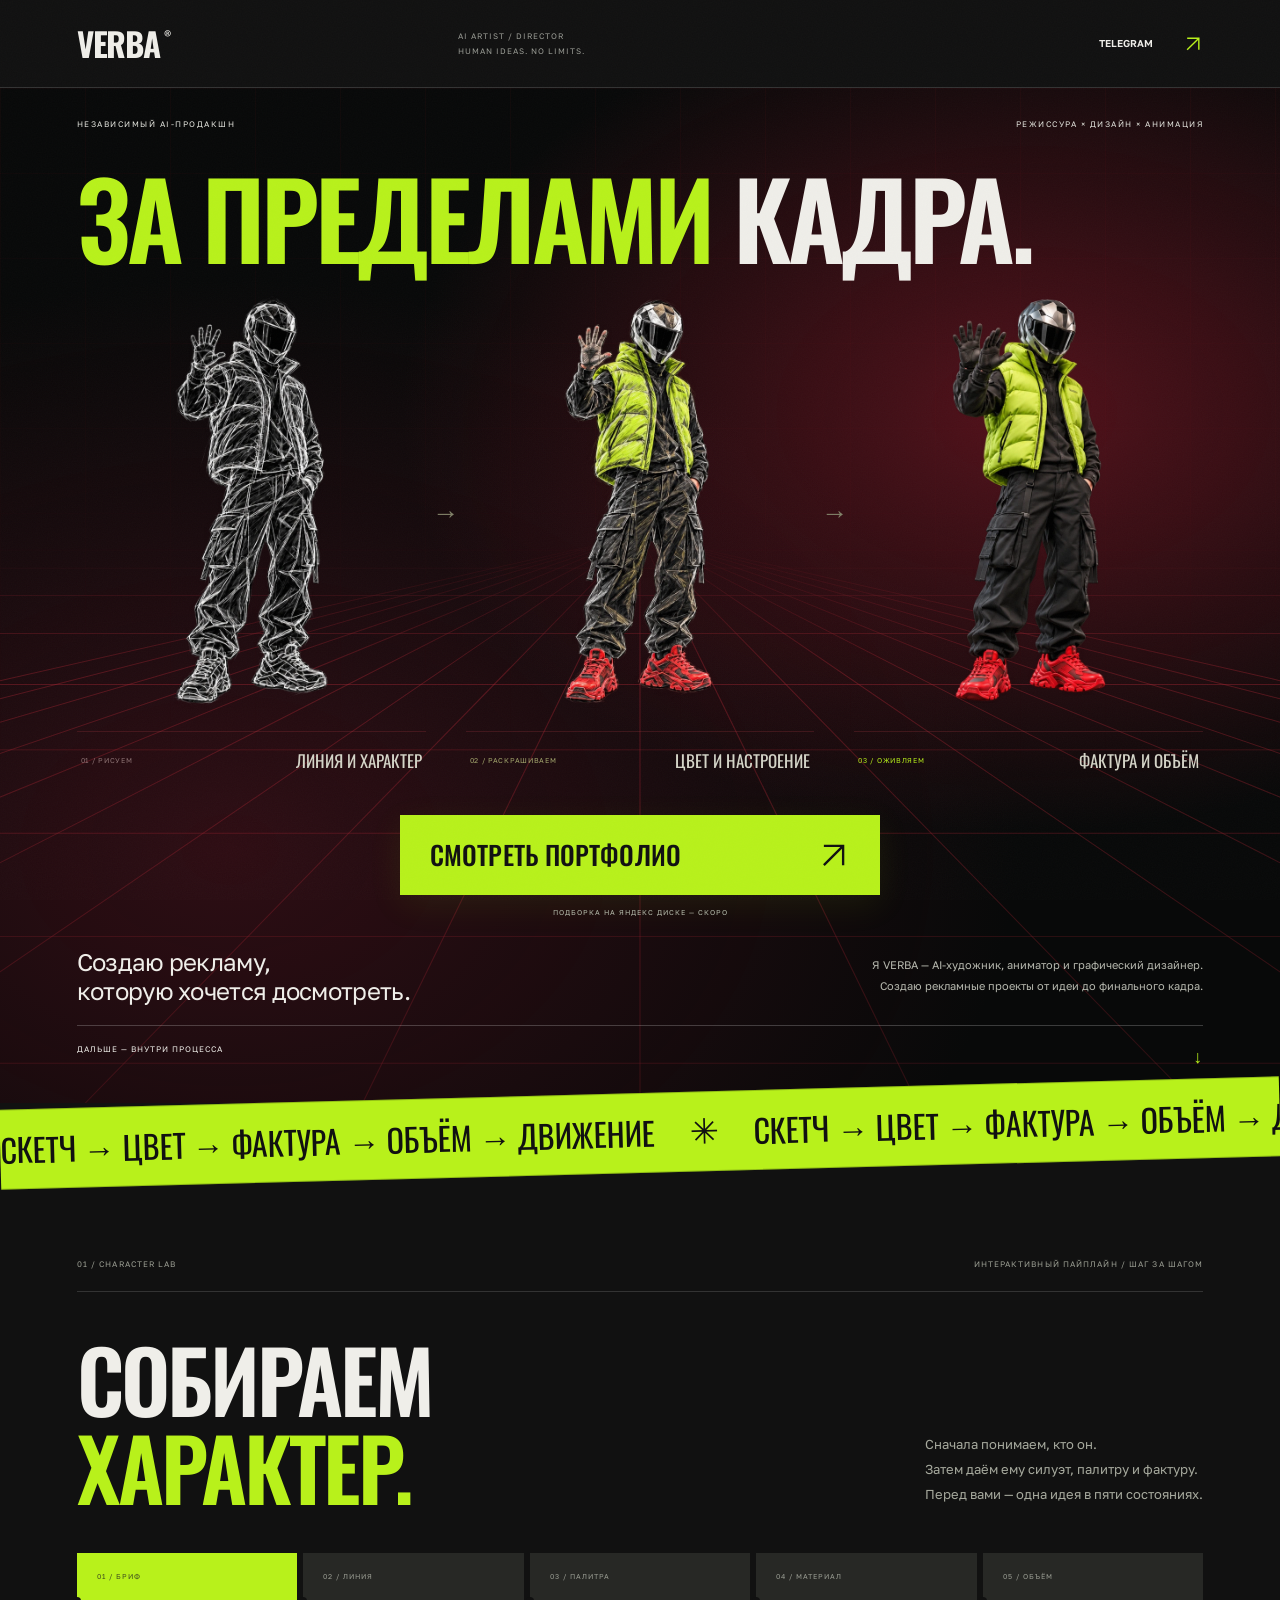
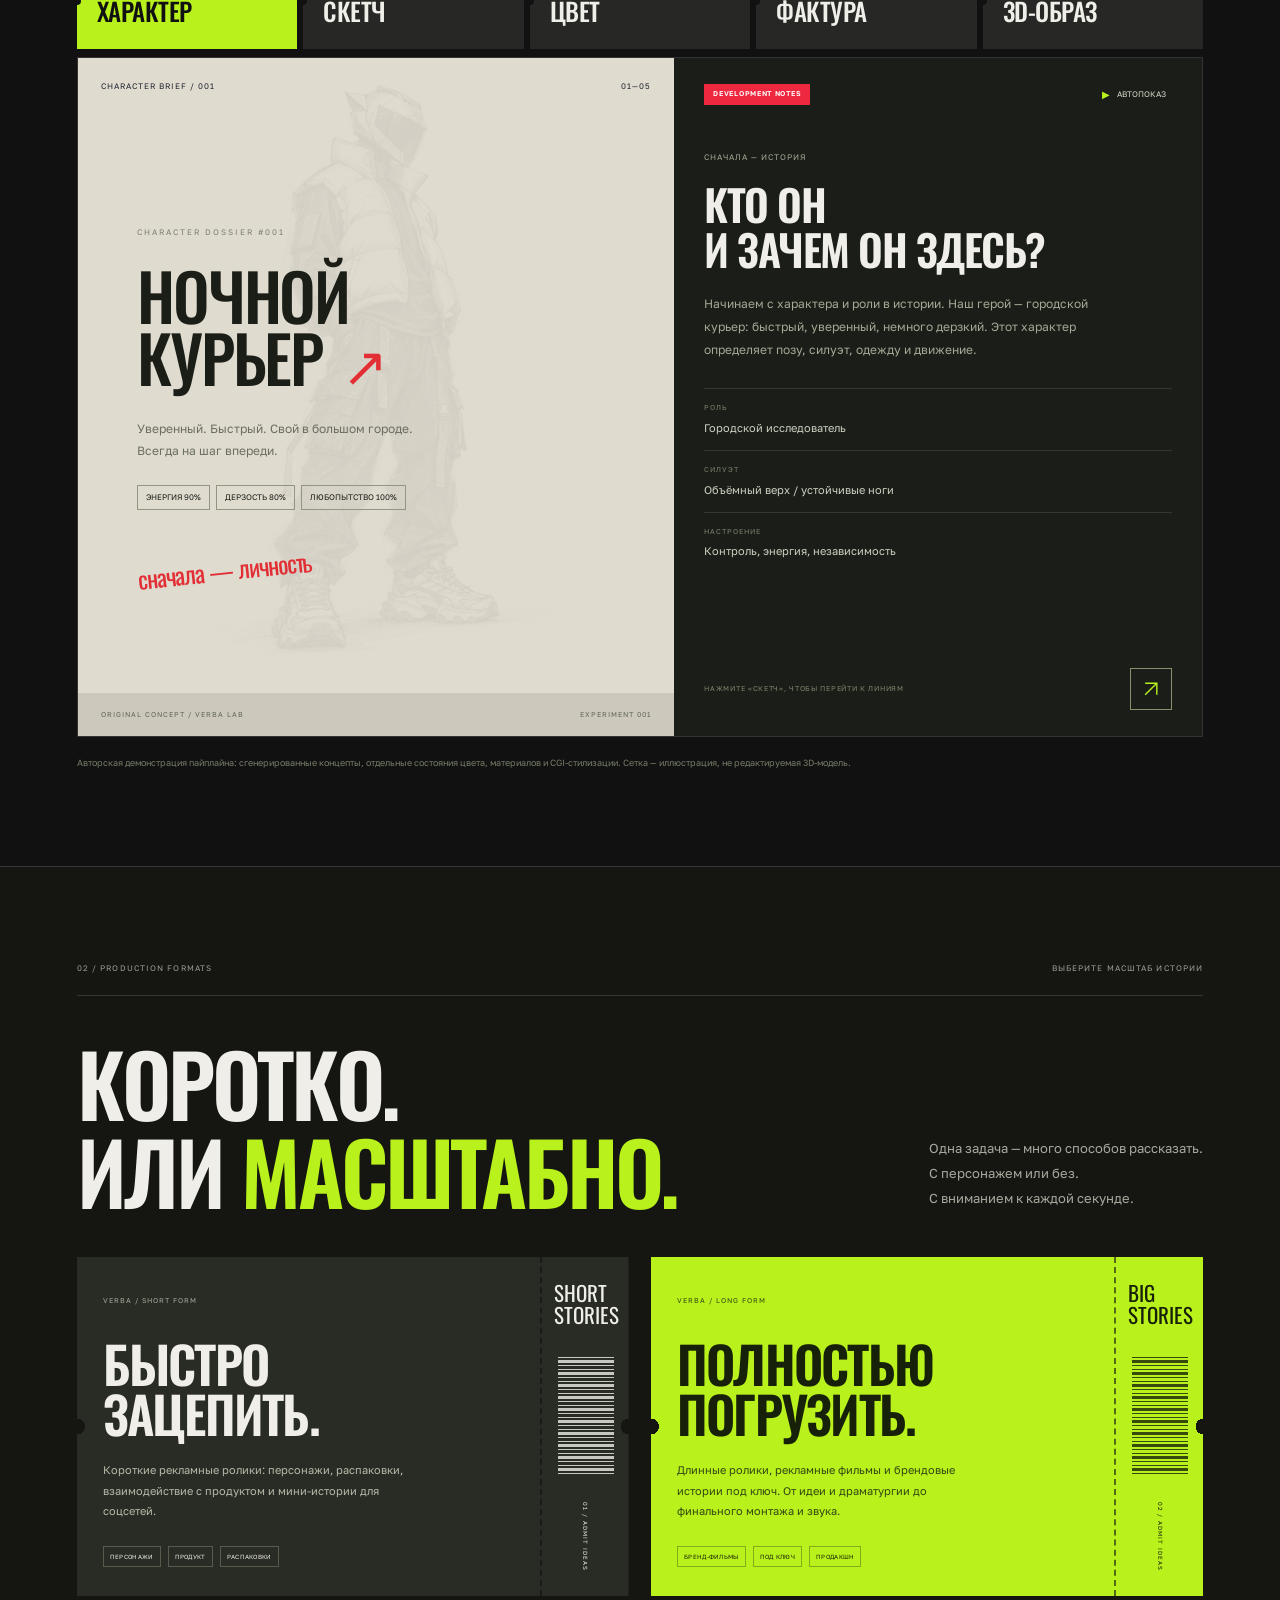
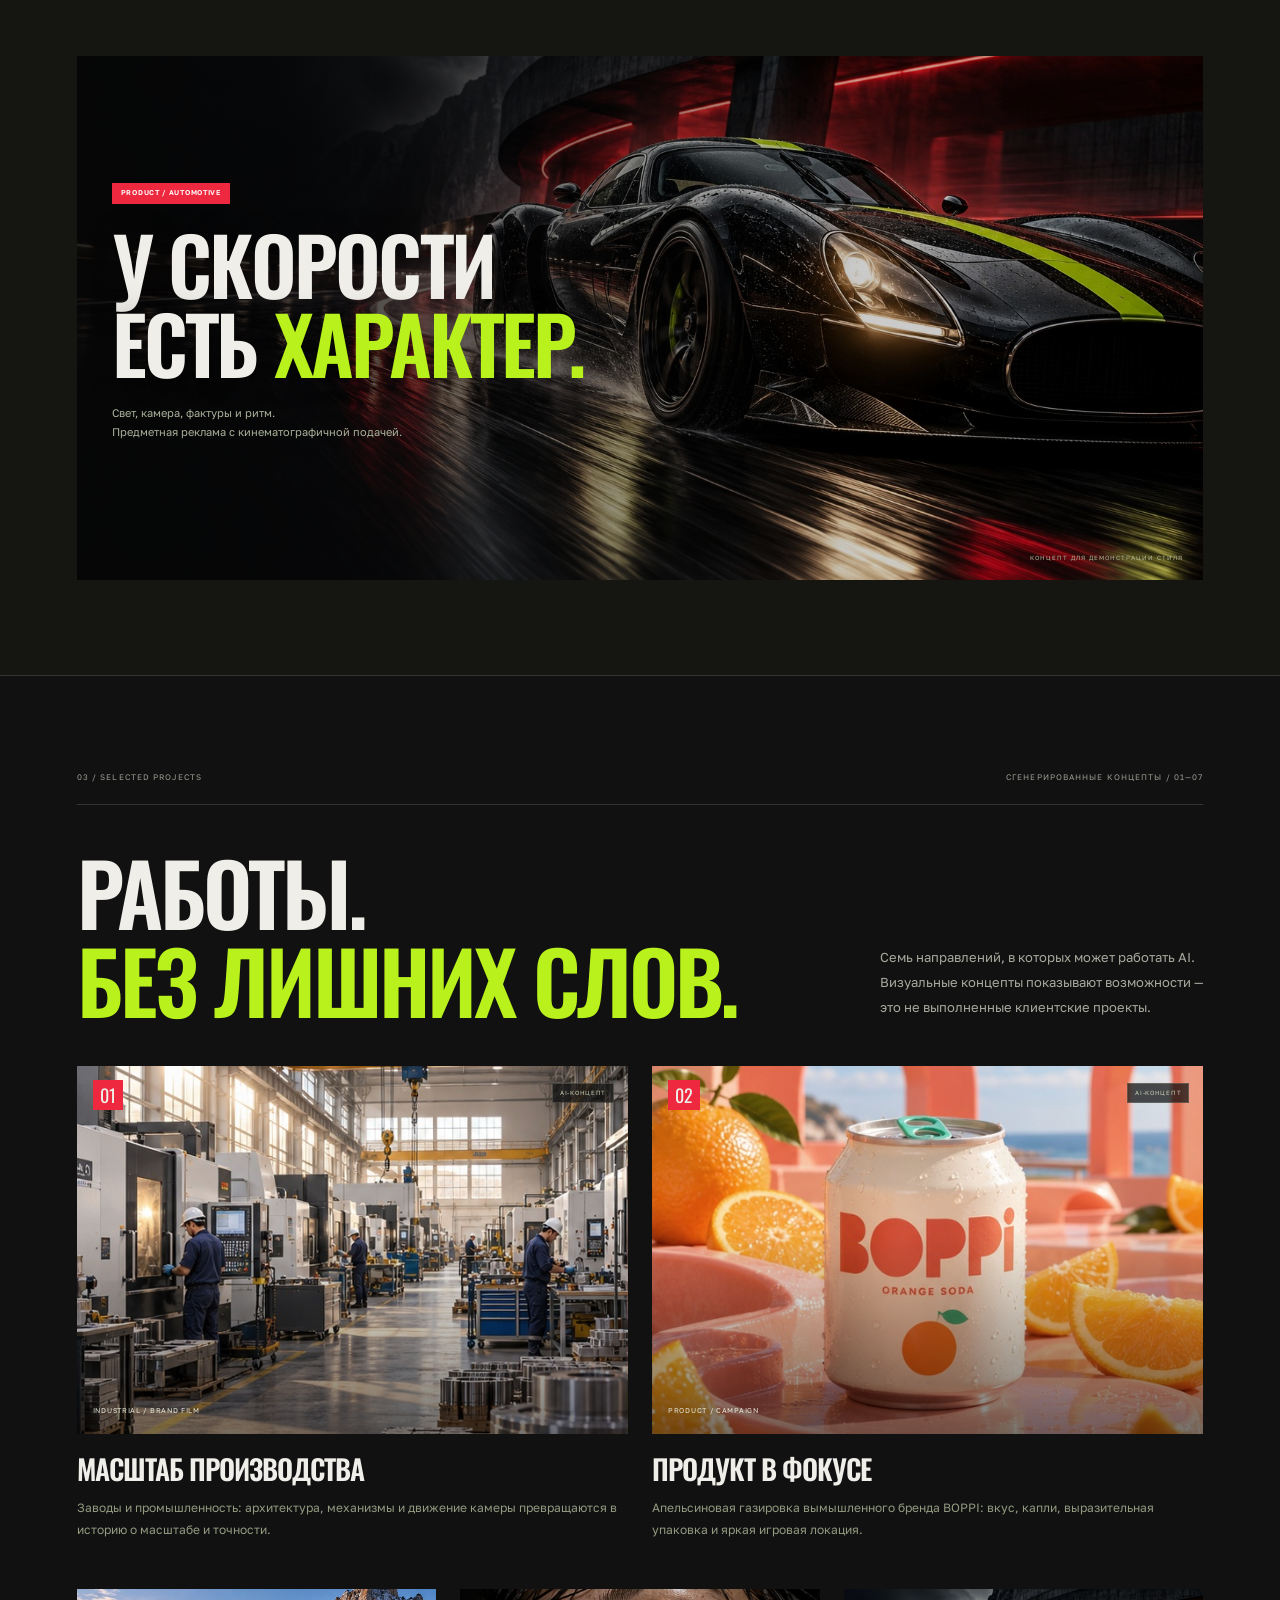
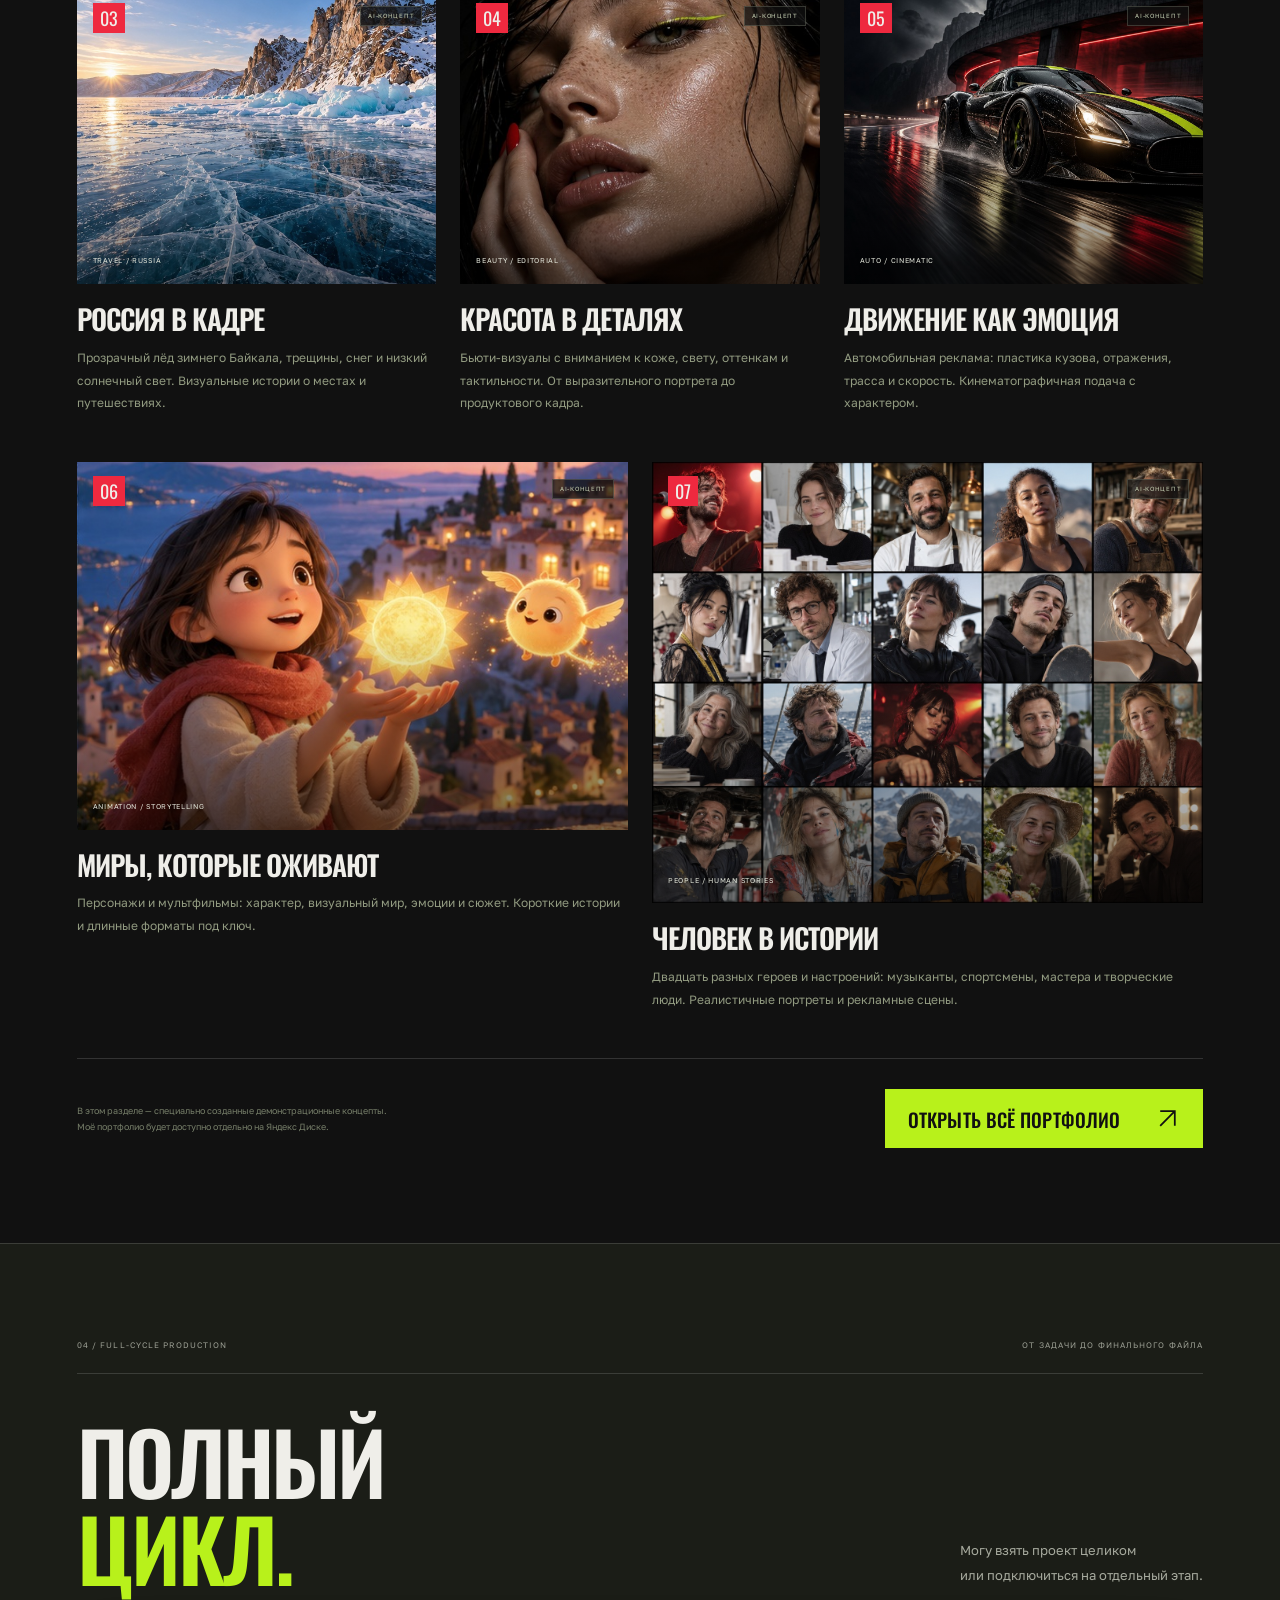
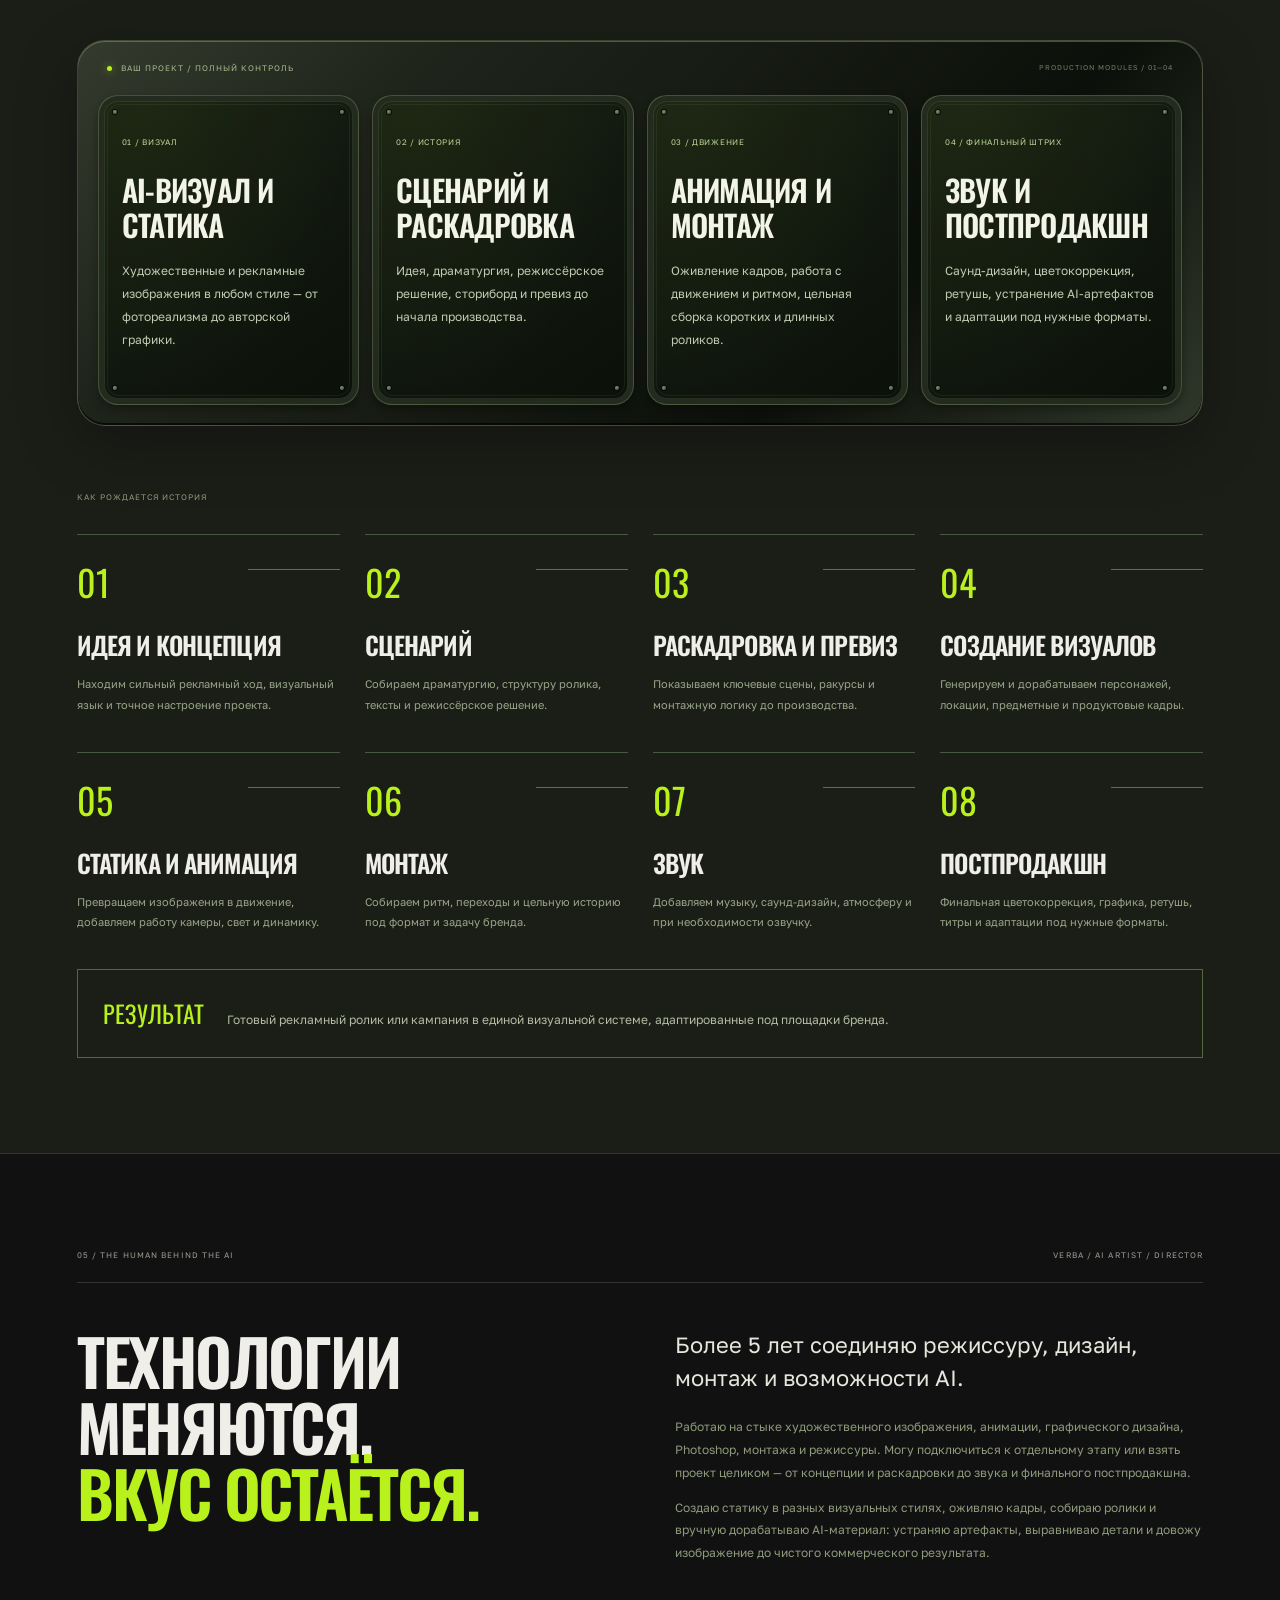
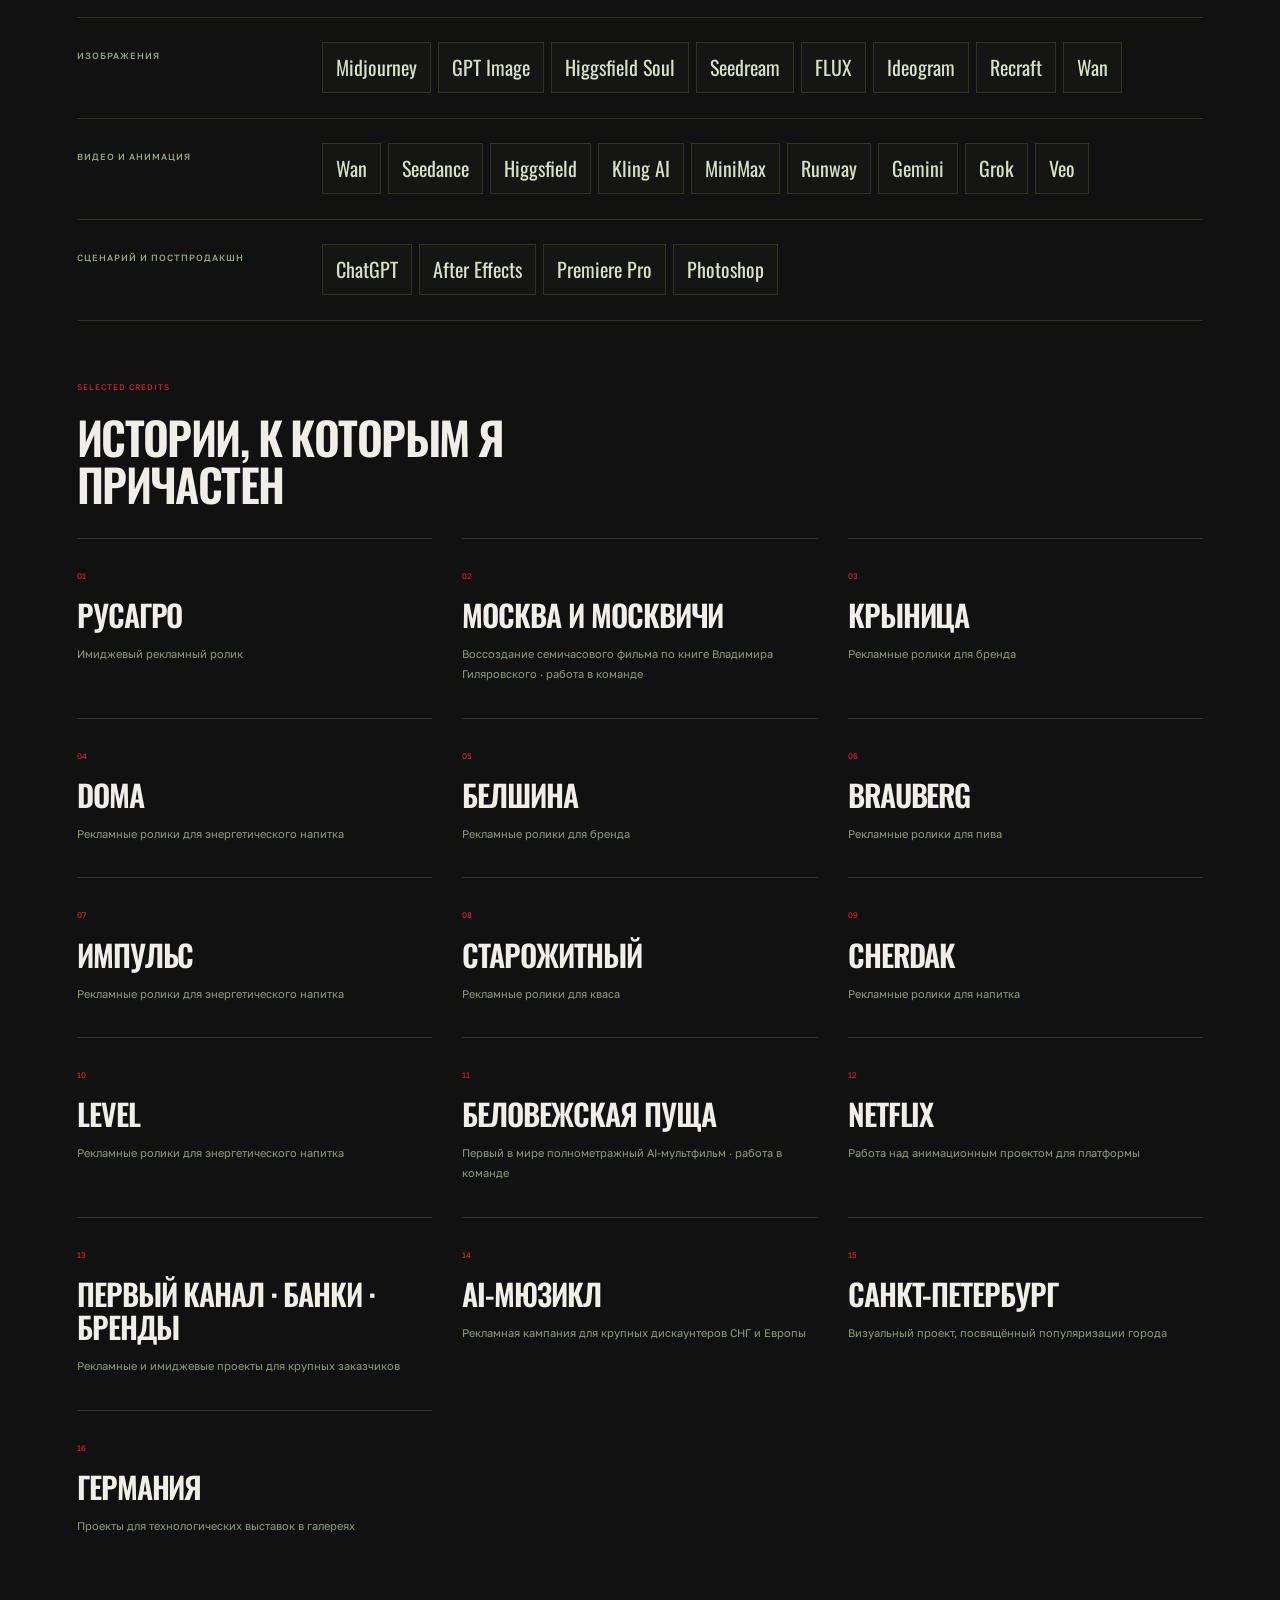
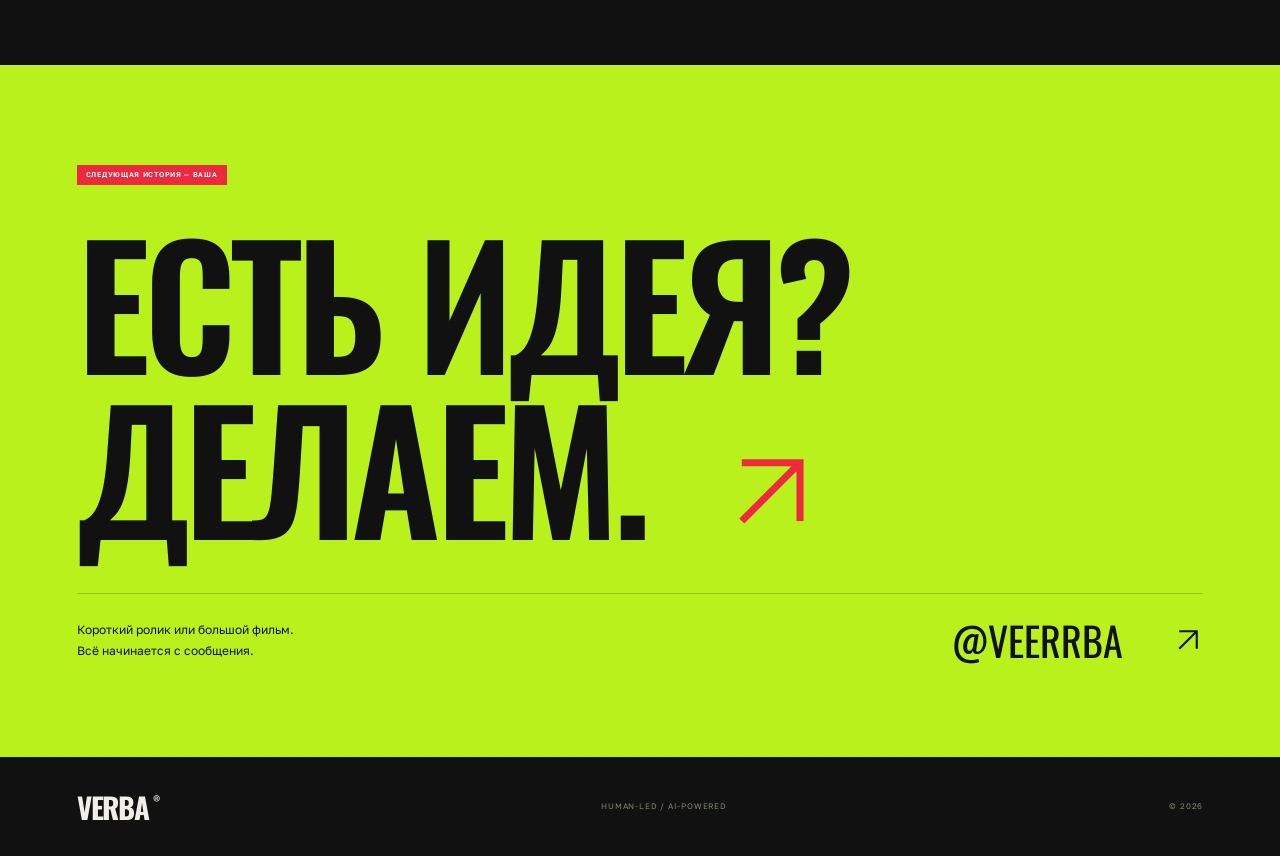
==== commit 725ac84c: "Refine concept visuals, frame production services and update tools and credits" ====
--- a/index.html
+++ b/index.html
@@ -1,7 +1,7 @@
-<!doctype html><html lang="ru"><head><meta charset="utf-8"><meta name="viewport" content="width=device-width, initial-scale=1"><meta name="theme-color" content="#111111"><meta name="description" content="VERBA — AI-режиссура, персонажи и рекламные фильмы. От характера и скетча до фактуры, объёма и готового ролика."><title>VERBA — за пределами кадра</title><link rel="icon" href="assets/favicon.svg"><link rel="preload" href="assets/oswald.ttf" as="font" type="font/ttf" crossorigin><link rel="stylesheet" href="style.css?v=5"><script src="script.js?v=5" defer></script></head><body>
+<!doctype html><html lang="ru"><head><meta charset="utf-8"><meta name="viewport" content="width=device-width, initial-scale=1"><meta name="theme-color" content="#111111"><meta name="description" content="VERBA — AI-режиссура, персонажи и рекламные фильмы. От характера и скетча до фактуры, объёма и готового ролика."><title>VERBA — за пределами кадра</title><link rel="icon" href="assets/favicon.svg"><link rel="preload" href="assets/oswald.ttf" as="font" type="font/ttf" crossorigin><link rel="stylesheet" href="style.css?v=6"><script src="script.js?v=6" defer></script></head><body>
 <header class="header"><a class="brand" href="#top">VERBA<span>®</span></a><span class="header-caption">AI ARTIST / DIRECTOR<br>HUMAN IDEAS. NO LIMITS.</span><a class="header-telegram" href="https://t.me/veerrba" target="_blank" rel="noopener noreferrer">TELEGRAM <svg class="arrow" viewBox="0 0 24 24" fill="none" aria-hidden="true"><path d="M5 19 19 5M5 5h14v14" stroke="currentColor" stroke-width="1.7"/></svg></a></header><main>
 <section class="hero" id="top"><div class="hero-grid-world" aria-hidden="true"><div class="perspective-road"></div></div><div class="hero-top"><span>НЕЗАВИСИМЫЙ AI-ПРОДАКШН</span><span>РЕЖИССУРА × ДИЗАЙН × АНИМАЦИЯ</span></div><div class="hero-title"><h1>ЗА ПРЕДЕЛАМИ <span>КАДРА.</span></h1></div><div class="hero-development" aria-label="Один персонаж в трёх стадиях разработки"><figure class="hero-character hero-character-sketch"><div class="hero-character-art"><img src="assets/hero-sketch.webp" alt="Белый ручной скетч курьера на чёрном фоне"></div><figcaption><span>01 / РИСУЕМ</span><strong>ЛИНИЯ И ХАРАКТЕР</strong></figcaption></figure><span class="development-connector" aria-hidden="true">→</span><figure class="hero-character hero-character-pencil"><div class="hero-character-art"><img src="assets/hero-pencil.webp" alt="Тот же курьер, раскрашенный цветными карандашами"></div><figcaption><span>02 / РАСКРАШИВАЕМ</span><strong>ЦВЕТ И НАСТРОЕНИЕ</strong></figcaption></figure><span class="development-connector" aria-hidden="true">→</span><figure class="hero-character hero-character-final"><div class="hero-character-art waving-character"><img class="wave-frame wave-frame-a" src="assets/hero-final-a.webp" alt="Объёмный курьер с фактурной одеждой машет рукой"><img class="wave-frame wave-frame-b" src="assets/hero-final-b.webp" alt="" aria-hidden="true"></div><figcaption><span>03 / ОЖИВЛЯЕМ</span><strong>ФАКТУРА И ОБЪЁМ</strong></figcaption></figure></div><div class="hero-bottom"><div class="hero-description"><p>Создаю рекламу,<br>которую хочется досмотреть.</p><span>Я VERBA — AI-художник, аниматор и графический дизайнер.<br>Создаю рекламные проекты от идеи до финального кадра.</span></div><div class="hero-action"><button class="button lime portfolio-button">СМОТРЕТЬ ПОРТФОЛИО <svg class="arrow" viewBox="0 0 24 24" fill="none" aria-hidden="true"><path d="M5 19 19 5M5 5h14v14" stroke="currentColor" stroke-width="1.7"/></svg></button><span>ПОДБОРКА НА ЯНДЕКС ДИСКЕ — СКОРО</span></div></div><a class="scroll-cue" href="#lab">ДАЛЬШЕ — ВНУТРИ ПРОЦЕССА <span>↓</span></a></section>
 <div class="marquee" aria-hidden="true"><div>СКЕТЧ → ЦВЕТ → ФАКТУРА → ОБЪЁМ → ДВИЖЕНИЕ <b>✳</b> СКЕТЧ → ЦВЕТ → ФАКТУРА → ОБЪЁМ → ДВИЖЕНИЕ <b>✳</b></div></div>
 <section class="lab section" id="lab"><div class="section-label"><span>01 / CHARACTER LAB</span><span>ИНТЕРАКТИВНЫЙ ПАЙПЛАЙН / ШАГ ЗА ШАГОМ</span></div><div class="section-heading"><h2>СОБИРАЕМ<br><span class="lime-text">ХАРАКТЕР.</span></h2><p>Сначала понимаем, кто он.<br>Затем даём ему силуэт, палитру и фактуру.<br>Перед вами — одна идея в пяти состояниях.</p></div><div class="stage-tabs" role="tablist" aria-label="Этапы создания персонажа"><button role="tab" id="tab-0" data-stage="0" aria-selected="true" aria-controls="stage-panel"><span>01 / БРИФ</span><strong>ХАРАКТЕР</strong></button><button role="tab" id="tab-1" data-stage="1" aria-selected="false" tabindex="-1" aria-controls="stage-panel"><span>02 / ЛИНИЯ</span><strong>СКЕТЧ</strong></button><button role="tab" id="tab-2" data-stage="2" aria-selected="false" tabindex="-1" aria-controls="stage-panel"><span>03 / ПАЛИТРА</span><strong>ЦВЕТ</strong></button><button role="tab" id="tab-3" data-stage="3" aria-selected="false" tabindex="-1" aria-controls="stage-panel"><span>04 / МАТЕРИАЛ</span><strong>ФАКТУРА</strong></button><button role="tab" id="tab-4" data-stage="4" aria-selected="false" tabindex="-1" aria-controls="stage-panel"><span>05 / ОБЪЁМ</span><strong>3D-ОБРАЗ</strong></button></div><div class="lab-workspace" id="stage-panel" role="tabpanel" aria-labelledby="tab-0"><div class="lab-view"><div class="view-label"><span id="view-label">CHARACTER BRIEF / 001</span><span id="view-counter">01—05</span></div><div class="character-view"><img id="base-image" src="assets/courier-sketch.jpg" alt="Исходное состояние персонажа"><img id="overlay-image" src="assets/courier-sketch.jpg" alt="Следующий этап разработки персонажа"><div class="reveal-edge" id="reveal-edge" hidden><span>↔</span></div><div class="brief-board" id="brief-board"><span class="brief-note">CHARACTER DOSSIER #001</span><h3>НОЧНОЙ<br>КУРЬЕР<span>↗</span></h3><p>Уверенный. Быстрый. Свой в большом городе.<br>Всегда на шаг впереди.</p><div class="brief-traits"><span>ЭНЕРГИЯ 90%</span><span>ДЕРЗОСТЬ 80%</span><span>ЛЮБОПЫТСТВО 100%</span></div><div class="brief-scribble">сначала — личность</div></div><div class="scan-line" aria-hidden="true"></div></div><div class="comparison-controls" id="comparison-controls" hidden><div><span id="comparison-label">ПРОЯВИТЬ ЦВЕТ</span><output id="reveal-output" for="reveal-range">100%</output></div><input id="reveal-range" type="range" min="0" max="100" value="100" aria-label="Проявление следующего этапа"><div class="compare-endpoints"><span id="compare-from">СКЕТЧ</span><span id="compare-to">ЦВЕТ</span></div></div><div class="view-footer"><span>ORIGINAL CONCEPT / VERBA LAB</span><span>EXPERIMENT 001</span></div></div><div class="lab-notes"><div class="notes-top"><span class="red-tag">DEVELOPMENT NOTES</span><button id="play-process" aria-pressed="false"><span>▶︎</span> АВТОПОКАЗ</button></div><div class="stage-copy" aria-live="polite"><span id="stage-kicker">СНАЧАЛА — ИСТОРИЯ</span><h3 id="stage-title">КТО ОН<br>И ЗАЧЕМ ОН ЗДЕСЬ?</h3><p id="stage-text">Начинаем с характера и роли в истории. Наш герой — городской курьер: быстрый, уверенный, немного дерзкий. Этот характер определяет позу, силуэт, одежду и движение.</p></div><div class="stage-specific" id="personality"><div class="trait"><span>РОЛЬ</span><strong>Городской исследователь</strong></div><div class="trait"><span>СИЛУЭТ</span><strong>Объёмный верх / устойчивые ноги</strong></div><div class="trait"><span>НАСТРОЕНИЕ</span><strong>Контроль, энергия, независимость</strong></div></div><div class="stage-specific" id="palette" hidden><div class="swatch-row"><span style="--color:#b8f11b"></span><div><strong>ACID LIME</strong><p>Энергия и заметность. Главный акцент.</p></div></div><div class="swatch-row"><span style="--color:#ee293f"></span><div><strong>SIGNAL RED</strong><p>Импульс и движение. Детали и обувь.</p></div></div><div class="swatch-row"><span style="--color:#333538"></span><div><strong>GRAPHITE</strong><p>Контраст и технологичность. Основа.</p></div></div></div><div class="stage-specific" id="materials" hidden><p class="mini-label">ВЫБЕРИТЕ МАТЕРИАЛ — РАССМОТРИТЕ ДЕТАЛЬ</p><div class="material-buttons"><button data-material="nylon" class="selected"><span class="nylon-patch"></span>НЕЙЛОН</button><button data-material="metal"><span class="metal-patch"></span>МЕТАЛЛ</button><button data-material="rubber"><span class="rubber-patch"></span>РЕЗИНА</button></div><div class="material-detail" id="material-detail" role="img" aria-label="Крупный план материала персонажа"><span id="material-description">Ткань: переплетение, швы, мягкий объём.</span></div></div><div class="stage-specific" id="wire-notes" hidden><div class="mesh-symbol" aria-hidden="true"></div><p>Сетка показывает конструкцию формы. Потяните ползунок, чтобы проявить поверх неё финальный образ с материалами и светом.</p><span class="mini-label">CGI-СТИЛИЗАЦИЯ / ВИЗУАЛЬНАЯ СХЕМА СЕТКИ</span></div><div class="notes-bottom"><span id="stage-hint">НАЖМИТЕ «СКЕТЧ», ЧТОБЫ ПЕРЕЙТИ К ЛИНИЯМ</span><button id="next-stage" aria-label="Следующий этап"><svg class="arrow" viewBox="0 0 24 24" fill="none" aria-hidden="true"><path d="M5 19 19 5M5 5h14v14" stroke="currentColor" stroke-width="1.7"/></svg></button></div></div></div><p class="caption">Авторская демонстрация пайплайна: сгенерированные концепты, отдельные состояния цвета, материалов и CGI-стилизации. Сетка — иллюстрация, не редактируемая 3D-модель.</p></section>
 <section class="formats section"><div class="section-label"><span>02 / PRODUCTION FORMATS</span><span>ВЫБЕРИТЕ МАСШТАБ ИСТОРИИ</span></div><div class="section-heading"><h2>КОРОТКО.<br>ИЛИ <span class="lime-text">МАСШТАБНО.</span></h2><p>Одна задача — много способов рассказать.<br>С персонажем или без.<br>С вниманием к каждой секунде.</p></div><div class="format-tickets"><article class="format-ticket"><div class="ticket-main"><span class="ticket-id">VERBA / SHORT FORM</span><h3>БЫСТРО<br>ЗАЦЕПИТЬ.</h3><p>Короткие рекламные ролики: персонажи, распаковки, взаимодействие с продуктом и мини-истории для соцсетей.</p><div class="ticket-tags"><span>ПЕРСОНАЖИ</span><span>ПРОДУКТ</span><span>РАСПАКОВКИ</span></div></div><div class="ticket-stub"><span>SHORT<br>STORIES</span><div class="barcode"></div><span>01 / ADMIT IDEAS</span></div></article><article class="format-ticket green-ticket"><div class="ticket-main"><span class="ticket-id">VERBA / LONG FORM</span><h3>ПОЛНОСТЬЮ<br>ПОГРУЗИТЬ.</h3><p>Длинные ролики, рекламные фильмы и брендовые истории под ключ. От идеи и драматургии до финального монтажа и звука.</p><div class="ticket-tags"><span>БРЕНД-ФИЛЬМЫ</span><span>ПОД КЛЮЧ</span><span>ПРОДАКШН</span></div></div><div class="ticket-stub"><span>BIG<br>STORIES</span><div class="barcode"></div><span>02 / ADMIT IDEAS</span></div></article></div><div class="automotive-strip"><img src="assets/speed-coupe.jpg" loading="lazy" alt="Чёрное спортивное купе с лаймовой полосой на мокрой дороге в красном свете"><div><span class="red-tag">PRODUCT / AUTOMOTIVE</span><h3>У СКОРОСТИ<br>ЕСТЬ <span>ХАРАКТЕР.</span></h3><p>Свет, камера, фактуры и ритм.<br>Предметная реклама с кинематографичной подачей.</p></div><span class="strip-note">КОНЦЕПТ ДЛЯ ДЕМОНСТРАЦИИ СТИЛЯ</span></div></section>
-<section class="selected section"><div class="section-label"><span>03 / SELECTED PROJECTS</span><span>СГЕНЕРИРОВАННЫЕ КОНЦЕПТЫ / 01—07</span></div><div class="section-heading"><h2>РАБОТЫ.<br><span class="lime-text">БЕЗ ЛИШНИХ СЛОВ.</span></h2><p>Семь направлений, в которых может работать AI.<br>Визуальные концепты показывают возможности —<br>это не выполненные клиентские проекты.</p></div><div class="project-grid concept-projects"><article class="project-card"><div class="project-image"><img loading="lazy" src="assets/concept-industry.jpg" alt="Промышленный цех с кранами и станками в кинематографичном свете"><span class="project-index">01</span><span class="project-category">INDUSTRIAL / BRAND FILM</span><span class="concept-badge">AI-КОНЦЕПТ</span></div><div class="project-copy"><h3>МАСШТАБ ПРОИЗВОДСТВА</h3><p>Заводы и промышленность: архитектура, механизмы и движение камеры превращаются в историю о масштабе и точности.</p></div></article><article class="project-card"><div class="project-image"><img loading="lazy" src="assets/concept-product.jpg" alt="Металлическая банка с лаймовым акцентом на мокром постаменте"><span class="project-index">02</span><span class="project-category">PRODUCT / CAMPAIGN</span><span class="concept-badge">AI-КОНЦЕПТ</span></div><div class="project-copy"><h3>ПРОДУКТ В ФОКУСЕ</h3><p>Предметная реклама: свет, капли, фактуры и выразительная форма. Показываем продукт так, чтобы его хотелось рассмотреть.</p></div></article><article class="project-card"><div class="project-image"><img loading="lazy" src="assets/concept-russia.jpg" alt="Российский пейзаж с деревянным домом у горного озера"><span class="project-index">03</span><span class="project-category">TRAVEL / RUSSIA</span><span class="concept-badge">AI-КОНЦЕПТ</span></div><div class="project-copy"><h3>РОССИЯ В КАДРЕ</h3><p>Природа, архитектура и места с характером. Визуальные серии для туристических историй и проектов о регионах.</p></div></article><article class="project-card"><div class="project-image"><img loading="lazy" src="assets/concept-beauty.jpg" alt="Бьюти-портрет с лаймовой подводкой и красным акцентом"><span class="project-index">04</span><span class="project-category">BEAUTY / EDITORIAL</span><span class="concept-badge">AI-КОНЦЕПТ</span></div><div class="project-copy"><h3>КРАСОТА В ДЕТАЛЯХ</h3><p>Бьюти-визуалы с вниманием к коже, свету, оттенкам и тактильности. От выразительного портрета до продуктового кадра.</p></div></article><article class="project-card"><div class="project-image"><img loading="lazy" src="assets/concept-auto.jpg" alt="Спортивное купе в красном свете на мокрой дороге"><span class="project-index">05</span><span class="project-category">AUTO / CINEMATIC</span><span class="concept-badge">AI-КОНЦЕПТ</span></div><div class="project-copy"><h3>ДВИЖЕНИЕ КАК ЭМОЦИЯ</h3><p>Автомобильная реклама: пластика кузова, отражения, трасса и скорость. Кинематографичная подача с характером.</p></div></article><article class="project-card"><div class="project-image"><img loading="lazy" src="assets/concept-animation.jpg" alt="Два оригинальных мультперсонажа исследуют светящееся семя в лесу"><span class="project-index">06</span><span class="project-category">ANIMATION / STORYTELLING</span><span class="concept-badge">AI-КОНЦЕПТ</span></div><div class="project-copy"><h3>МИРЫ, КОТОРЫЕ ОЖИВАЮТ</h3><p>Персонажи и мультфильмы: характер, визуальный мир, эмоции и сюжет. Короткие истории и длинные форматы под ключ.</p></div></article><article class="project-card"><div class="project-image"><img loading="lazy" src="assets/concept-people.jpg" alt="Фотореалистичный мужской портрет в красном сценическом свете"><span class="project-index">07</span><span class="project-category">PEOPLE / HUMAN STORIES</span><span class="concept-badge">AI-КОНЦЕПТ</span></div><div class="project-copy"><h3>ЧЕЛОВЕК В ИСТОРИИ</h3><p>Реалистичные герои, портреты и рекламные сцены с людьми. Работа с образом, настроением, светом и естественностью.</p></div></article></div><div class="projects-footer"><p class="caption">В этом разделе — специально созданные демонстрационные концепты.<br>Моё портфолио будет доступно отдельно на Яндекс Диске.</p><button class="button lime portfolio-button">ОТКРЫТЬ ВСЁ ПОРТФОЛИО <svg class="arrow" viewBox="0 0 24 24" fill="none" aria-hidden="true"><path d="M5 19 19 5M5 5h14v14" stroke="currentColor" stroke-width="1.7"/></svg></button></div></section><section class="production section"><div class="section-label"><span>04 / FULL-CYCLE PRODUCTION</span><span>ОТ ЗАДАЧИ ДО ФИНАЛЬНОГО ФАЙЛА</span></div><div class="section-heading"><h2>ПОЛНЫЙ<br><span class="lime-text">ЦИКЛ.</span></h2><p>Могу взять проект целиком<br>или подключиться на отдельный этап.</p></div><div class="production-grid"><article><span>01 / ВИЗУАЛ</span><h3>AI-визуал и статика</h3><p>Художественные и рекламные изображения в любом стиле — от фотореализма до авторской графики.</p></article><article><span>02 / ИСТОРИЯ</span><h3>Сценарий и раскадровка</h3><p>Идея, драматургия, режиссёрское решение, сториборд и превиз до начала производства.</p></article><article><span>03 / ДВИЖЕНИЕ</span><h3>Анимация и монтаж</h3><p>Оживление кадров, работа с движением и ритмом, цельная сборка коротких и длинных роликов.</p></article><article><span>04 / ФИНАЛЬНЫЙ ШТРИХ</span><h3>Звук и постпродакшн</h3><p>Саунд-дизайн, цветокоррекция, ретушь, устранение AI-артефактов и адаптации под нужные форматы.</p></article></div><div class="full-cycle"><p class="eyebrow">КАК РОЖДАЕТСЯ ИСТОРИЯ</p><div class="steps"><article><span>01</span><h3>Идея и концепция</h3><p>Находим сильный рекламный ход, визуальный язык и точное настроение проекта.</p></article><article><span>02</span><h3>Сценарий</h3><p>Собираем драматургию, структуру ролика, тексты и режиссёрское решение.</p></article><article><span>03</span><h3>Раскадровка и превиз</h3><p>Показываем ключевые сцены, ракурсы и монтажную логику до производства.</p></article><article><span>04</span><h3>Создание визуалов</h3><p>Генерируем и дорабатываем персонажей, локации, предметные и продуктовые кадры.</p></article><article><span>05</span><h3>Статика и анимация</h3><p>Превращаем изображения в движение, добавляем работу камеры, свет и динамику.</p></article><article><span>06</span><h3>Монтаж</h3><p>Собираем ритм, переходы и цельную историю под формат и задачу бренда.</p></article><article><span>07</span><h3>Звук</h3><p>Добавляем музыку, саунд-дизайн, атмосферу и при необходимости озвучку.</p></article><article><span>08</span><h3>Постпродакшн</h3><p>Финальная цветокоррекция, графика, ретушь, титры и адаптации под нужные форматы.</p></article></div><p class="result"><strong>Результат</strong> Готовый рекламный ролик или кампания в единой визуальной системе, адаптированные под площадки бренда.</p></div></section><section class="creator section"><div class="section-label"><span>05 / THE HUMAN BEHIND THE AI</span><span>VERBA / AI ARTIST / DIRECTOR</span></div><div class="creator-intro"><h2>Технологии меняются.<br><em>Вкус остаётся.</em></h2><div><p class="lead">Более 5 лет соединяю режиссуру, дизайн, монтаж и возможности AI.</p><p>Работаю на стыке художественного изображения, анимации, графического дизайна, Photoshop, монтажа и режиссуры. Могу подключиться к отдельному этапу или взять проект целиком — от концепции и раскадровки до звука и финального постпродакшна.</p><p>Создаю статику в разных визуальных стилях, оживляю кадры, собираю ролики и вручную дорабатываю AI-материал: устраняю артефакты, выравниваю детали и довожу изображение до чистого коммерческого результата.</p></div></div><div class="tools"><span>Midjourney</span><span>ChatGPT</span><span>Kling</span><span>Runway</span><span>Seedance</span><span>After Effects</span><span>Premiere Pro</span><span>Photoshop</span></div><div class="credits-heading"><p class="eyebrow">SELECTED CREDITS</p><h3>Истории, к которым я причастен</h3></div><div class="credits"><article><span>01</span><h3>РУСАГРО</h3><p>Имиджевый рекламный ролик</p></article><article><span>02</span><h3>Москва и москвичи</h3><p>Воссоздание семичасового фильма по книге Владимира Гиляровского · работа в команде</p></article><article><span>03</span><h3>Крыница · J. Hardy</h3><p>Рекламные ролики для брендов</p></article><article><span>04</span><h3>Беловежская пуща</h3><p>Первый в мире полнометражный AI-мультфильм · работа в команде</p></article><article><span>05</span><h3>Netflix</h3><p>Работа над анимационным проектом для платформы</p></article><article><span>06</span><h3>Первый канал · банки · бренды</h3><p>Рекламные и имиджевые проекты для крупных заказчиков</p></article><article><span>07</span><h3>AI-мюзикл</h3><p>Рекламная кампания для крупных дискаунтеров СНГ и Европы</p></article><article><span>08</span><h3>Санкт-Петербург</h3><p>Визуальный проект, посвящённый популяризации города</p></article><article><span>09</span><h3>Германия</h3><p>Проекты для технологических выставок в галереях</p></article></div></section><section class="closing section"><span class="red-tag">СЛЕДУЮЩАЯ ИСТОРИЯ — ВАША</span><h2>ЕСТЬ ИДЕЯ?<br><span>ДЕЛАЕМ.</span> <svg class="arrow" viewBox="0 0 24 24" fill="none" aria-hidden="true"><path d="M5 19 19 5M5 5h14v14" stroke="currentColor" stroke-width="1.7"/></svg></h2><div class="closing-bottom"><p>Короткий ролик или большой фильм.<br>Всё начинается с сообщения.</p><a href="https://t.me/veerrba" target="_blank" rel="noopener noreferrer">@VEERRBA <svg class="arrow" viewBox="0 0 24 24" fill="none" aria-hidden="true"><path d="M5 19 19 5M5 5h14v14" stroke="currentColor" stroke-width="1.7"/></svg></a></div></section></main><footer><a class="brand" href="#top">VERBA<span>®</span></a><span>HUMAN-LED / AI-POWERED</span><span>© <span id="year">2026</span></span></footer><dialog id="portfolio-dialog"><button class="dialog-close" aria-label="Закрыть">×</button><span class="red-tag">PORTFOLIO / COMING SOON</span><h2>СОБИРАЮ<br><span class="lime-text">ЛУЧШЕЕ.</span></h2><p>Подборка проектов готовится. Скоро здесь откроется портфолио на Яндекс Диске.</p><a class="button lime" href="https://t.me/veerrba" target="_blank" rel="noopener noreferrer">ЗАПРОСИТЬ ПРИМЕРЫ <svg class="arrow" viewBox="0 0 24 24" fill="none" aria-hidden="true"><path d="M5 19 19 5M5 5h14v14" stroke="currentColor" stroke-width="1.7"/></svg></a></dialog></body></html>+<section class="selected section"><div class="section-label"><span>03 / SELECTED PROJECTS</span><span>СГЕНЕРИРОВАННЫЕ КОНЦЕПТЫ / 01—07</span></div><div class="section-heading"><h2>РАБОТЫ.<br><span class="lime-text">БЕЗ ЛИШНИХ СЛОВ.</span></h2><p>Семь направлений, в которых может работать AI.<br>Визуальные концепты показывают возможности —<br>это не выполненные клиентские проекты.</p></div><div class="project-grid concept-projects"><article class="project-card"><div class="project-image"><img loading="lazy" src="assets/concept-industry-v6.jpg" alt="Реалистичный светлый действующий завод с оборудованием и рабочими"><span class="project-index">01</span><span class="project-category">INDUSTRIAL / BRAND FILM</span><span class="concept-badge">AI-КОНЦЕПТ</span></div><div class="project-copy"><h3>МАСШТАБ ПРОИЗВОДСТВА</h3><p>Заводы и промышленность: архитектура, механизмы и движение камеры превращаются в историю о масштабе и точности.</p></div></article><article class="project-card"><div class="project-image"><img loading="lazy" src="assets/concept-product-v6.jpg" alt="Апельсиновая газировка вымышленного бренда BOPPI в яркой игровой локации"><span class="project-index">02</span><span class="project-category">PRODUCT / CAMPAIGN</span><span class="concept-badge">AI-КОНЦЕПТ</span></div><div class="project-copy"><h3>ПРОДУКТ В ФОКУСЕ</h3><p>Апельсиновая газировка вымышленного бренда BOPPI: вкус, капли, выразительная упаковка и яркая игровая локация.</p></div></article><article class="project-card"><div class="project-image"><img loading="lazy" src="assets/concept-russia-v6.jpg" alt="Зимний Байкал: прозрачный лёд с трещинами, скалы и снег"><span class="project-index">03</span><span class="project-category">TRAVEL / RUSSIA</span><span class="concept-badge">AI-КОНЦЕПТ</span></div><div class="project-copy"><h3>РОССИЯ В КАДРЕ</h3><p>Прозрачный лёд зимнего Байкала, трещины, снег и низкий солнечный свет. Визуальные истории о местах и путешествиях.</p></div></article><article class="project-card"><div class="project-image"><img loading="lazy" src="assets/concept-beauty.jpg" alt="Бьюти-портрет с лаймовой подводкой и красным акцентом"><span class="project-index">04</span><span class="project-category">BEAUTY / EDITORIAL</span><span class="concept-badge">AI-КОНЦЕПТ</span></div><div class="project-copy"><h3>КРАСОТА В ДЕТАЛЯХ</h3><p>Бьюти-визуалы с вниманием к коже, свету, оттенкам и тактильности. От выразительного портрета до продуктового кадра.</p></div></article><article class="project-card"><div class="project-image"><img loading="lazy" src="assets/concept-auto.jpg" alt="Спортивное купе в красном свете на мокрой дороге"><span class="project-index">05</span><span class="project-category">AUTO / CINEMATIC</span><span class="concept-badge">AI-КОНЦЕПТ</span></div><div class="project-copy"><h3>ДВИЖЕНИЕ КАК ЭМОЦИЯ</h3><p>Автомобильная реклама: пластика кузова, отражения, трасса и скорость. Кинематографичная подача с характером.</p></div></article><article class="project-card"><div class="project-image"><img loading="lazy" src="assets/concept-animation-v6.jpg" alt="Девочка и маленький летающий компаньон находят светящееся бумажное солнце"><span class="project-index">06</span><span class="project-category">ANIMATION / STORYTELLING</span><span class="concept-badge">AI-КОНЦЕПТ</span></div><div class="project-copy"><h3>МИРЫ, КОТОРЫЕ ОЖИВАЮТ</h3><p>Персонажи и мультфильмы: характер, визуальный мир, эмоции и сюжет. Короткие истории и длинные форматы под ключ.</p></div></article><article class="project-card"><div class="project-image"><img loading="lazy" src="assets/concept-people-v6.jpg" alt="Коллаж из двадцати разных реалистичных взрослых людей: музыканты, художники, спортсмены и другие герои"><span class="project-index">07</span><span class="project-category">PEOPLE / HUMAN STORIES</span><span class="concept-badge">AI-КОНЦЕПТ</span></div><div class="project-copy"><h3>ЧЕЛОВЕК В ИСТОРИИ</h3><p>Двадцать разных героев и настроений: музыканты, спортсмены, мастера и творческие люди. Реалистичные портреты и рекламные сцены.</p></div></article></div><div class="projects-footer"><p class="caption">В этом разделе — специально созданные демонстрационные концепты.<br>Моё портфолио будет доступно отдельно на Яндекс Диске.</p><button class="button lime portfolio-button">ОТКРЫТЬ ВСЁ ПОРТФОЛИО <svg class="arrow" viewBox="0 0 24 24" fill="none" aria-hidden="true"><path d="M5 19 19 5M5 5h14v14" stroke="currentColor" stroke-width="1.7"/></svg></button></div></section><section class="production section"><div class="section-label"><span>04 / FULL-CYCLE PRODUCTION</span><span>ОТ ЗАДАЧИ ДО ФИНАЛЬНОГО ФАЙЛА</span></div><div class="section-heading"><h2>ПОЛНЫЙ<br><span class="lime-text">ЦИКЛ.</span></h2><p>Могу взять проект целиком<br>или подключиться на отдельный этап.</p></div><div class="production-porthole"><div class="porthole-bar"><span><i aria-hidden="true"></i> ВАШ ПРОЕКТ / ПОЛНЫЙ КОНТРОЛЬ</span><span>PRODUCTION MODULES / 01—04</span></div><div class="production-grid"><article><span class="window-bolts" aria-hidden="true"><i></i><i></i><i></i><i></i></span><span>01 / ВИЗУАЛ</span><h3>AI-визуал и статика</h3><p>Художественные и рекламные изображения в любом стиле — от фотореализма до авторской графики.</p></article><article><span class="window-bolts" aria-hidden="true"><i></i><i></i><i></i><i></i></span><span>02 / ИСТОРИЯ</span><h3>Сценарий и раскадровка</h3><p>Идея, драматургия, режиссёрское решение, сториборд и превиз до начала производства.</p></article><article><span class="window-bolts" aria-hidden="true"><i></i><i></i><i></i><i></i></span><span>03 / ДВИЖЕНИЕ</span><h3>Анимация и монтаж</h3><p>Оживление кадров, работа с движением и ритмом, цельная сборка коротких и длинных роликов.</p></article><article><span class="window-bolts" aria-hidden="true"><i></i><i></i><i></i><i></i></span><span>04 / ФИНАЛЬНЫЙ ШТРИХ</span><h3>Звук и постпродакшн</h3><p>Саунд-дизайн, цветокоррекция, ретушь, устранение AI-артефактов и адаптации под нужные форматы.</p></article></div></div><div class="full-cycle"><p class="eyebrow">КАК РОЖДАЕТСЯ ИСТОРИЯ</p><div class="steps"><article><span>01</span><h3>Идея и концепция</h3><p>Находим сильный рекламный ход, визуальный язык и точное настроение проекта.</p></article><article><span>02</span><h3>Сценарий</h3><p>Собираем драматургию, структуру ролика, тексты и режиссёрское решение.</p></article><article><span>03</span><h3>Раскадровка и превиз</h3><p>Показываем ключевые сцены, ракурсы и монтажную логику до производства.</p></article><article><span>04</span><h3>Создание визуалов</h3><p>Генерируем и дорабатываем персонажей, локации, предметные и продуктовые кадры.</p></article><article><span>05</span><h3>Статика и анимация</h3><p>Превращаем изображения в движение, добавляем работу камеры, свет и динамику.</p></article><article><span>06</span><h3>Монтаж</h3><p>Собираем ритм, переходы и цельную историю под формат и задачу бренда.</p></article><article><span>07</span><h3>Звук</h3><p>Добавляем музыку, саунд-дизайн, атмосферу и при необходимости озвучку.</p></article><article><span>08</span><h3>Постпродакшн</h3><p>Финальная цветокоррекция, графика, ретушь, титры и адаптации под нужные форматы.</p></article></div><p class="result"><strong>Результат</strong> Готовый рекламный ролик или кампания в единой визуальной системе, адаптированные под площадки бренда.</p></div></section><section class="creator section"><div class="section-label"><span>05 / THE HUMAN BEHIND THE AI</span><span>VERBA / AI ARTIST / DIRECTOR</span></div><div class="creator-intro"><h2>Технологии меняются.<br><em>Вкус остаётся.</em></h2><div><p class="lead">Более 5 лет соединяю режиссуру, дизайн, монтаж и возможности AI.</p><p>Работаю на стыке художественного изображения, анимации, графического дизайна, Photoshop, монтажа и режиссуры. Могу подключиться к отдельному этапу или взять проект целиком — от концепции и раскадровки до звука и финального постпродакшна.</p><p>Создаю статику в разных визуальных стилях, оживляю кадры, собираю ролики и вручную дорабатываю AI-материал: устраняю артефакты, выравниваю детали и довожу изображение до чистого коммерческого результата.</p></div></div><div class="tool-groups"><div class="tool-group"><h3>ИЗОБРАЖЕНИЯ</h3><div class="tools"><span>Midjourney</span><span>GPT Image</span><span>Higgsfield Soul</span><span>Seedream</span><span>FLUX</span><span>Ideogram</span><span>Recraft</span><span>Wan</span></div></div><div class="tool-group"><h3>ВИДЕО И АНИМАЦИЯ</h3><div class="tools"><span>Wan</span><span>Seedance</span><span>Higgsfield</span><span>Kling AI</span><span>MiniMax</span><span>Runway</span><span>Gemini</span><span>Grok</span><span>Veo</span></div></div><div class="tool-group"><h3>СЦЕНАРИЙ И ПОСТПРОДАКШН</h3><div class="tools"><span>ChatGPT</span><span>After Effects</span><span>Premiere Pro</span><span>Photoshop</span></div></div></div><div class="credits-heading"><p class="eyebrow">SELECTED CREDITS</p><h3>Истории, к которым я причастен</h3></div><div class="credits"><article><span>01</span><h3>РУСАГРО</h3><p>Имиджевый рекламный ролик</p></article><article><span>02</span><h3>Москва и москвичи</h3><p>Воссоздание семичасового фильма по книге Владимира Гиляровского · работа в команде</p></article><article><span>03</span><h3>Крыница</h3><p>Рекламные ролики для бренда</p></article><article><span>04</span><h3>DOMA</h3><p>Рекламные ролики для энергетического напитка</p></article><article><span>05</span><h3>Белшина</h3><p>Рекламные ролики для бренда</p></article><article><span>06</span><h3>Brauberg</h3><p>Рекламные ролики для пива</p></article><article><span>07</span><h3>Импульс</h3><p>Рекламные ролики для энергетического напитка</p></article><article><span>08</span><h3>Старожитный</h3><p>Рекламные ролики для кваса</p></article><article><span>09</span><h3>CHERDAK</h3><p>Рекламные ролики для напитка</p></article><article><span>10</span><h3>Level</h3><p>Рекламные ролики для энергетического напитка</p></article><article><span>11</span><h3>Беловежская пуща</h3><p>Первый в мире полнометражный AI-мультфильм · работа в команде</p></article><article><span>12</span><h3>Netflix</h3><p>Работа над анимационным проектом для платформы</p></article><article><span>13</span><h3>Первый канал · банки · бренды</h3><p>Рекламные и имиджевые проекты для крупных заказчиков</p></article><article><span>14</span><h3>AI-мюзикл</h3><p>Рекламная кампания для крупных дискаунтеров СНГ и Европы</p></article><article><span>15</span><h3>Санкт-Петербург</h3><p>Визуальный проект, посвящённый популяризации города</p></article><article><span>16</span><h3>Германия</h3><p>Проекты для технологических выставок в галереях</p></article></div></section><section class="closing section"><span class="red-tag">СЛЕДУЮЩАЯ ИСТОРИЯ — ВАША</span><h2>ЕСТЬ ИДЕЯ?<br><span>ДЕЛАЕМ.</span> <svg class="arrow" viewBox="0 0 24 24" fill="none" aria-hidden="true"><path d="M5 19 19 5M5 5h14v14" stroke="currentColor" stroke-width="1.7"/></svg></h2><div class="closing-bottom"><p>Короткий ролик или большой фильм.<br>Всё начинается с сообщения.</p><a href="https://t.me/veerrba" target="_blank" rel="noopener noreferrer">@VEERRBA <svg class="arrow" viewBox="0 0 24 24" fill="none" aria-hidden="true"><path d="M5 19 19 5M5 5h14v14" stroke="currentColor" stroke-width="1.7"/></svg></a></div></section></main><footer><a class="brand" href="#top">VERBA<span>®</span></a><span>HUMAN-LED / AI-POWERED</span><span>© <span id="year">2026</span></span></footer><dialog id="portfolio-dialog"><button class="dialog-close" aria-label="Закрыть">×</button><span class="red-tag">PORTFOLIO / COMING SOON</span><h2>СОБИРАЮ<br><span class="lime-text">ЛУЧШЕЕ.</span></h2><p>Подборка проектов готовится. Скоро здесь откроется портфолио на Яндекс Диске.</p><a class="button lime" href="https://t.me/veerrba" target="_blank" rel="noopener noreferrer">ЗАПРОСИТЬ ПРИМЕРЫ <svg class="arrow" viewBox="0 0 24 24" fill="none" aria-hidden="true"><path d="M5 19 19 5M5 5h14v14" stroke="currentColor" stroke-width="1.7"/></svg></a></dialog></body></html>
--- a/style.css
+++ b/style.css
@@ -8,3 +8,5 @@
 .hero-grid-world{z-index:0;isolation:isolate}.hero-top,.hero-title,.hero-development,.hero-bottom,.scroll-cue{z-index:1}.hero-character-art>img{mix-blend-mode:normal;filter:none}.hero-action .button{position:relative;z-index:2}
 .perspective-road{inset:44% -15% 0;left:-15%;right:-15%;bottom:0;height:auto;background:url('assets/road-grid.svg') center/100% 100% no-repeat;transform:none;mask-image:linear-gradient(transparent,#000 25%,#0008);opacity:.85}
 .hero-bottom{flex-direction:column;align-items:stretch;gap:28px}.hero-action{order:-1;align-self:center;width:min(480px,100%);min-width:0}.hero-description{display:flex;justify-content:space-between;align-items:center;gap:40px}.hero-description>p{margin-bottom:0}.hero-description>span{text-align:right}@media(max-width:680px){.hero-action{width:100%;align-self:stretch}.hero-description{display:block}.hero-description>p{margin-bottom:15px}.hero-description>span{text-align:left}.hero-bottom{gap:26px}}
+/* Service windows separate the four disciplines from the production timeline. */
+.production-porthole{margin:48px 0 0;padding:20px;border:1px solid #69775478;border-radius:28px;background:linear-gradient(135deg,#353a2e 0%,#1f241b 25%,#0c100a 70%,#30372a 100%);box-shadow:0 18px 60px #0004,inset 0 1px 0 #d0dfb54d,inset 0 -2px 0 #000a}.porthole-bar{display:flex;justify-content:space-between;align-items:center;gap:20px;padding:1px 9px 20px;color:#a6ba8e;font-size:8px;letter-spacing:1px}.porthole-bar>span:first-child{display:flex;align-items:center;gap:9px}.porthole-bar i{width:5px;height:5px;border-radius:50%;background:var(--lime);box-shadow:0 0 8px #b8f11b99;flex-shrink:0}.porthole-bar>span:last-child{color:#738262;font-size:7px}.production-porthole .production-grid{gap:13px}.production-porthole .production-grid article{position:relative;padding:32px 23px 26px;border:1px solid #78836688;border-radius:20px;background:radial-gradient(ellipse at 20% 0%,#b8f11b0b,transparent 70%),linear-gradient(145deg,#182014,#0b1009);box-shadow:inset 0 0 0 5px #232b1e,inset 0 0 0 6px #56644855,0 4px 9px #0005;min-height:310px}.production-porthole .production-grid article:before{content:'';position:absolute;inset:8px;border:1px solid #bfdd9b12;border-radius:12px;pointer-events:none}.window-bolts{position:absolute;inset:0;pointer-events:none}.window-bolts>i{position:absolute;width:4px;height:4px;background:linear-gradient(135deg,#9ca58a,#3e4933);box-shadow:0 0 0 1px #070b05;border-radius:50%}.window-bolts>i:nth-child(1){top:14px;left:14px}.window-bolts>i:nth-child(2){top:14px;right:14px}.window-bolts>i:nth-child(3){bottom:14px;left:14px}.window-bolts>i:nth-child(4){bottom:14px;right:14px}.production-porthole .production-grid article>span:not(.window-bolts){position:relative;font-size:8px;line-height:1.7;color:#bed599;letter-spacing:.7px}.production-porthole .production-grid h3{position:relative;font-size:30px;color:#f2f4e8;margin:22px 0 18px;line-height:1.16;letter-spacing:-.025em}.production-porthole .production-grid p{position:relative;font-size:12px;color:#c0cbb1;line-height:1.9;margin:0}.production .full-cycle{padding-top:65px}.tool-groups{margin-top:40px;border-top:1px solid #71805b4d}.tool-group{padding:24px 0 25px;border-bottom:1px solid #71805b4d;display:grid;grid-template-columns:220px 1fr;gap:25px;align-items:start}.tool-group h3{margin:6px 0 0;font-family:Golos,sans-serif;font-size:9px;line-height:1.7;font-weight:500;letter-spacing:1px;color:#9bad82}.tool-group .tools{margin:0;gap:7px}.tool-group .tools>span{font-size:20px;padding:8px 13px;background:#9bb37706;color:#d7dfca;border-color:#6a79534f}.concept-projects .project-card:nth-child(7) .project-image{aspect-ratio:1.25}.concept-projects .project-card:nth-child(7) .project-image img{object-fit:contain;background:#10110e;object-position:center}.concept-projects .project-card:nth-child(2) .project-image img{object-position:50% 55%}.concept-projects .project-card:nth-child(6) .project-image img{object-position:center}@media(max-width:1100px){.production-porthole .production-grid{grid-template-columns:repeat(2,1fr)}.production-porthole .production-grid article{min-height:275px}.tool-group{grid-template-columns:160px 1fr;gap:20px}}@media(max-width:680px){.production-porthole{margin-top:30px;padding:12px;border-radius:22px}.porthole-bar{padding:3px 5px 15px;font-size:6px;letter-spacing:.3px}.porthole-bar>span:last-child{display:none}.production-porthole .production-grid{grid-template-columns:1fr;gap:13px}.production-porthole .production-grid article{min-height:0;padding:30px 25px;border-radius:18px}.production-porthole .production-grid h3{font-size:32px;margin-block:17px}.production-porthole .production-grid p{font-size:13px;line-height:1.85}.production .full-cycle{padding-top:43px}.tool-groups{margin-top:30px}.tool-group{grid-template-columns:1fr;gap:15px;padding-block:20px}.tool-group h3{font-size:8px;margin:0}.tool-group .tools>span{font-size:18px;padding:7px 10px}.concept-projects .project-card:nth-child(7) .project-image{aspect-ratio:1.25}}
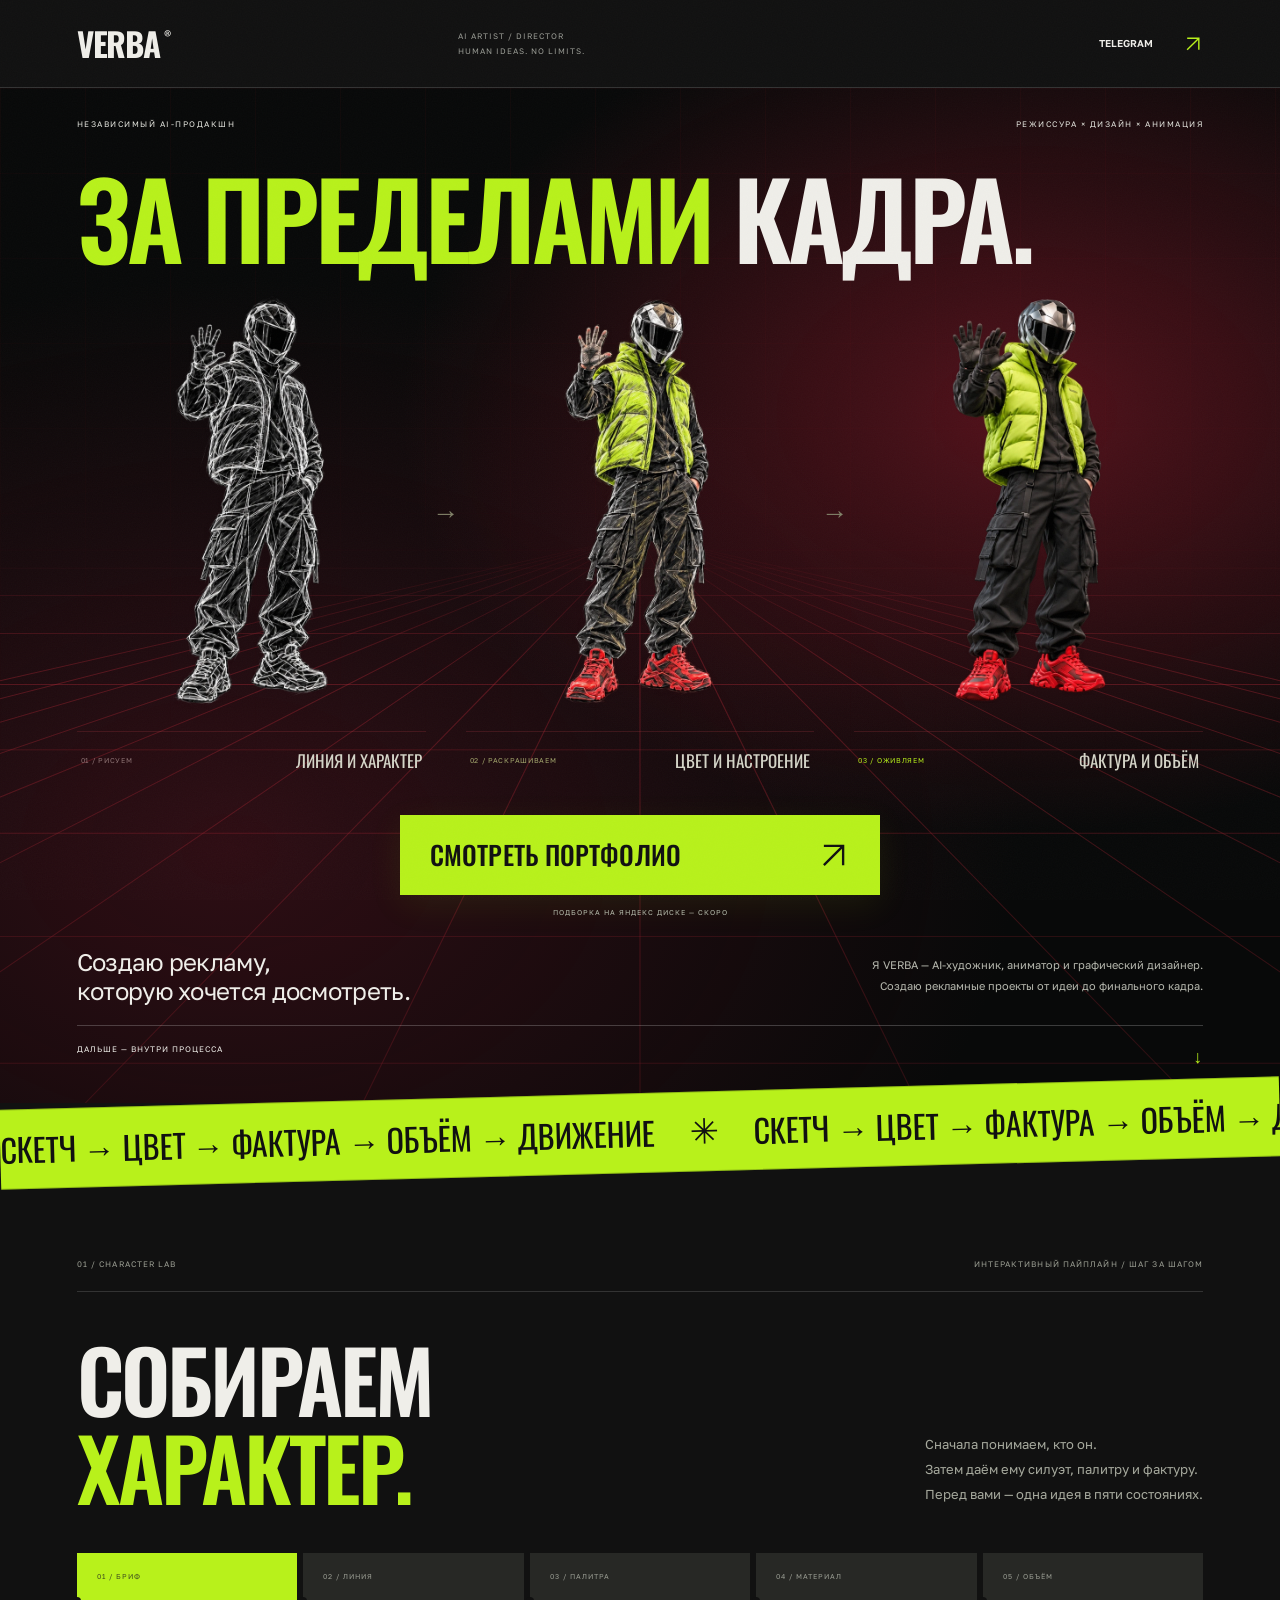
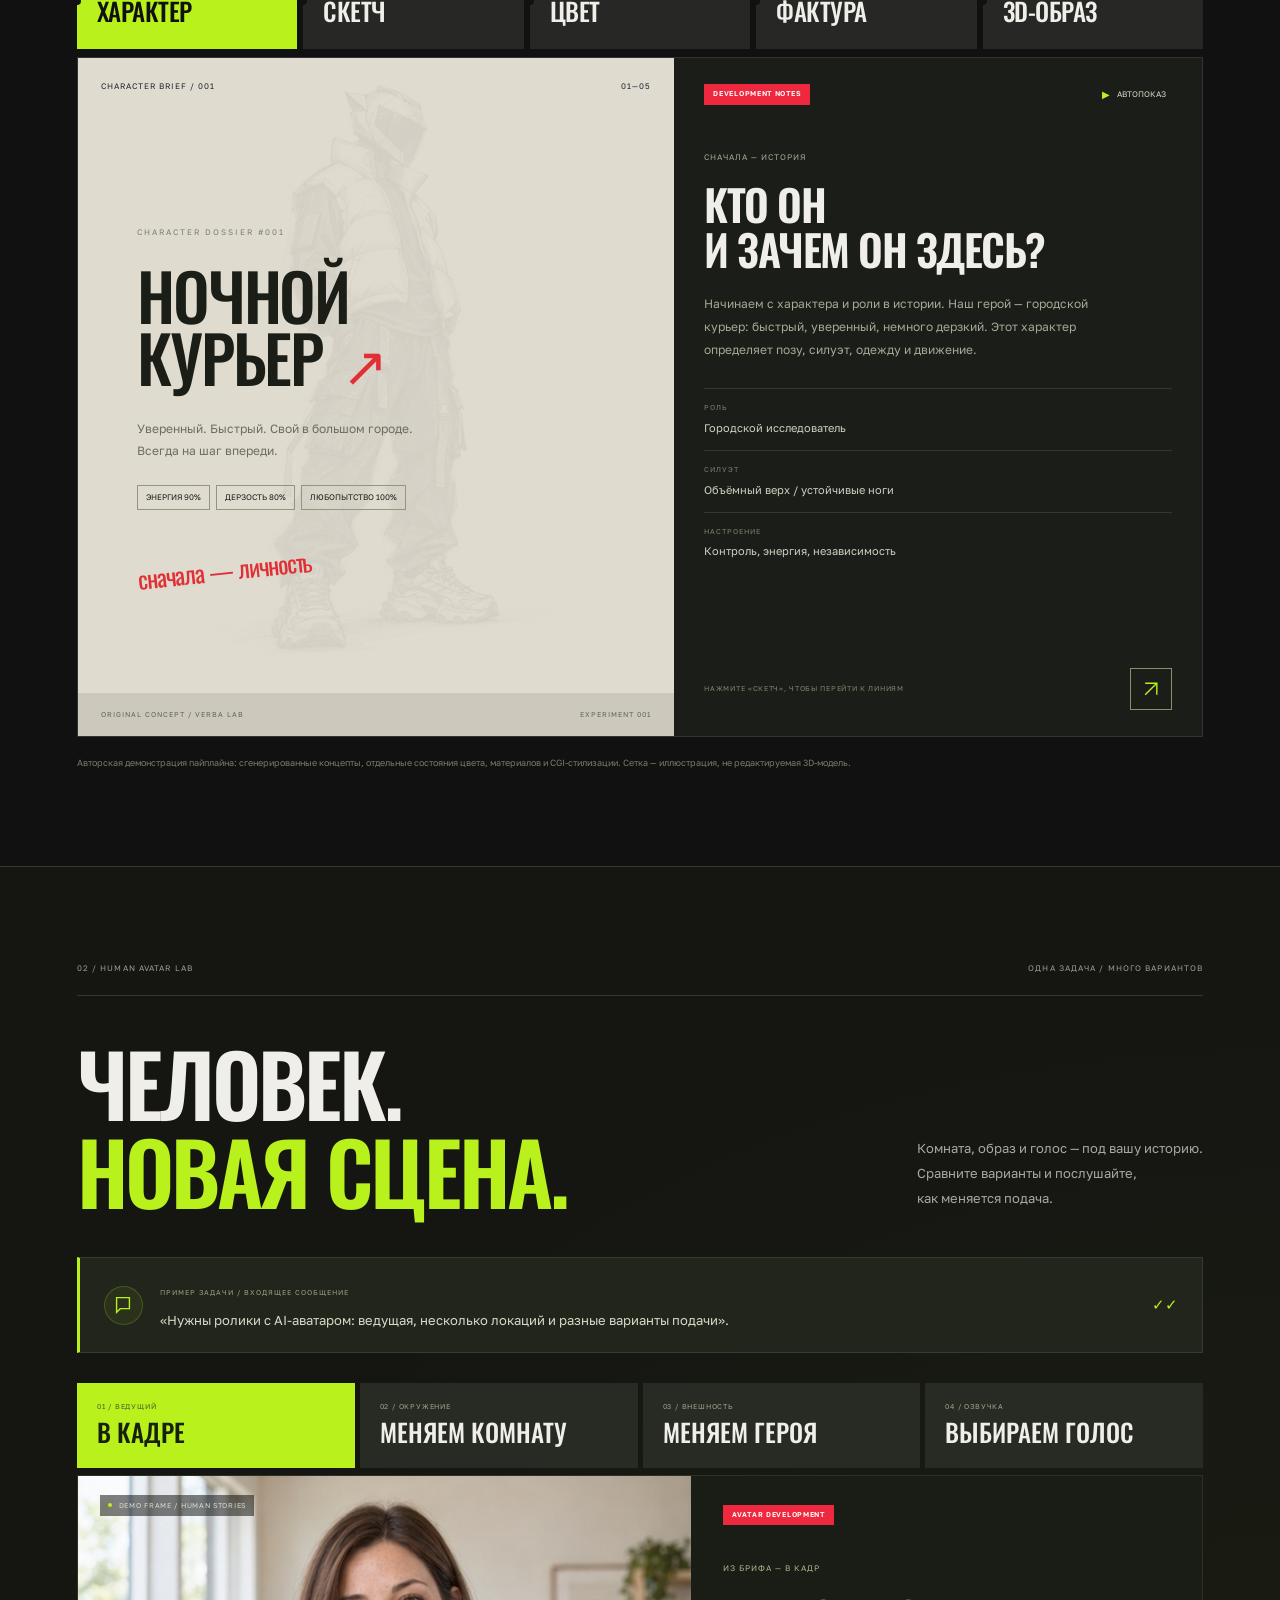
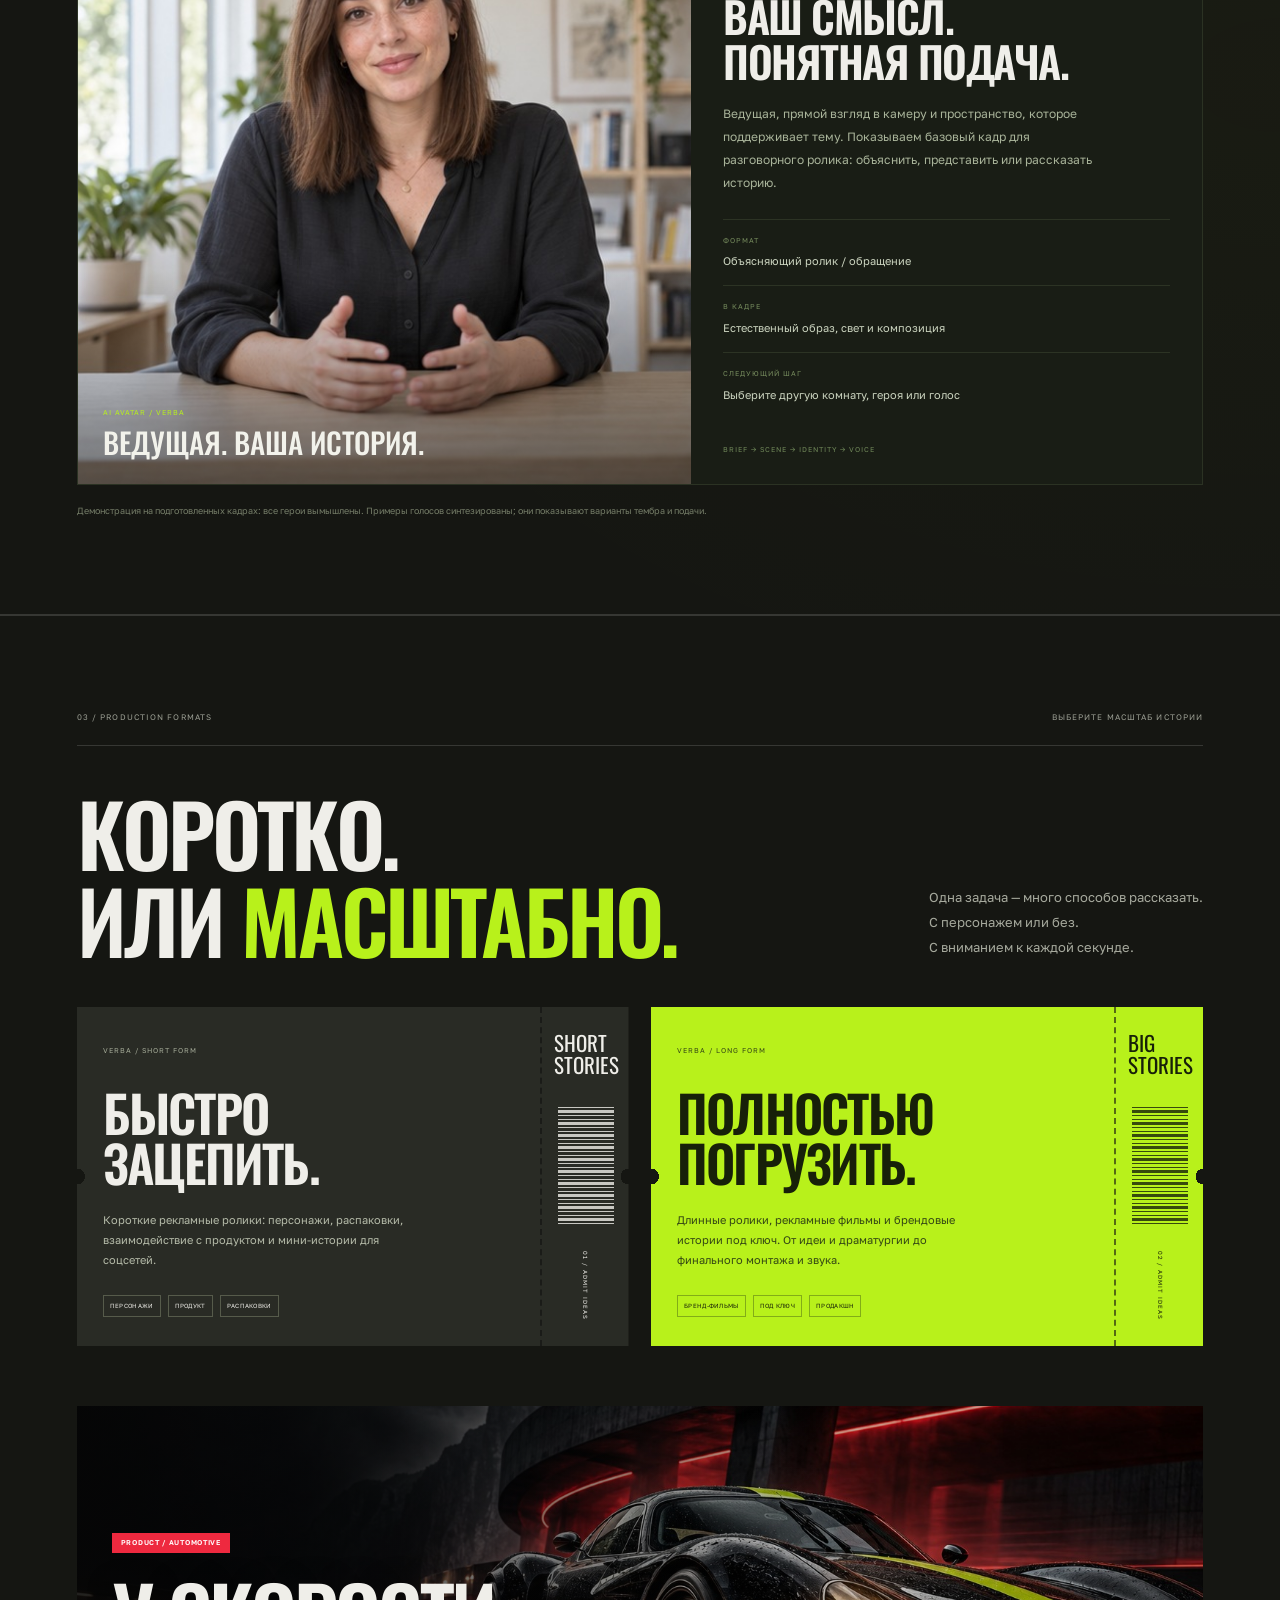
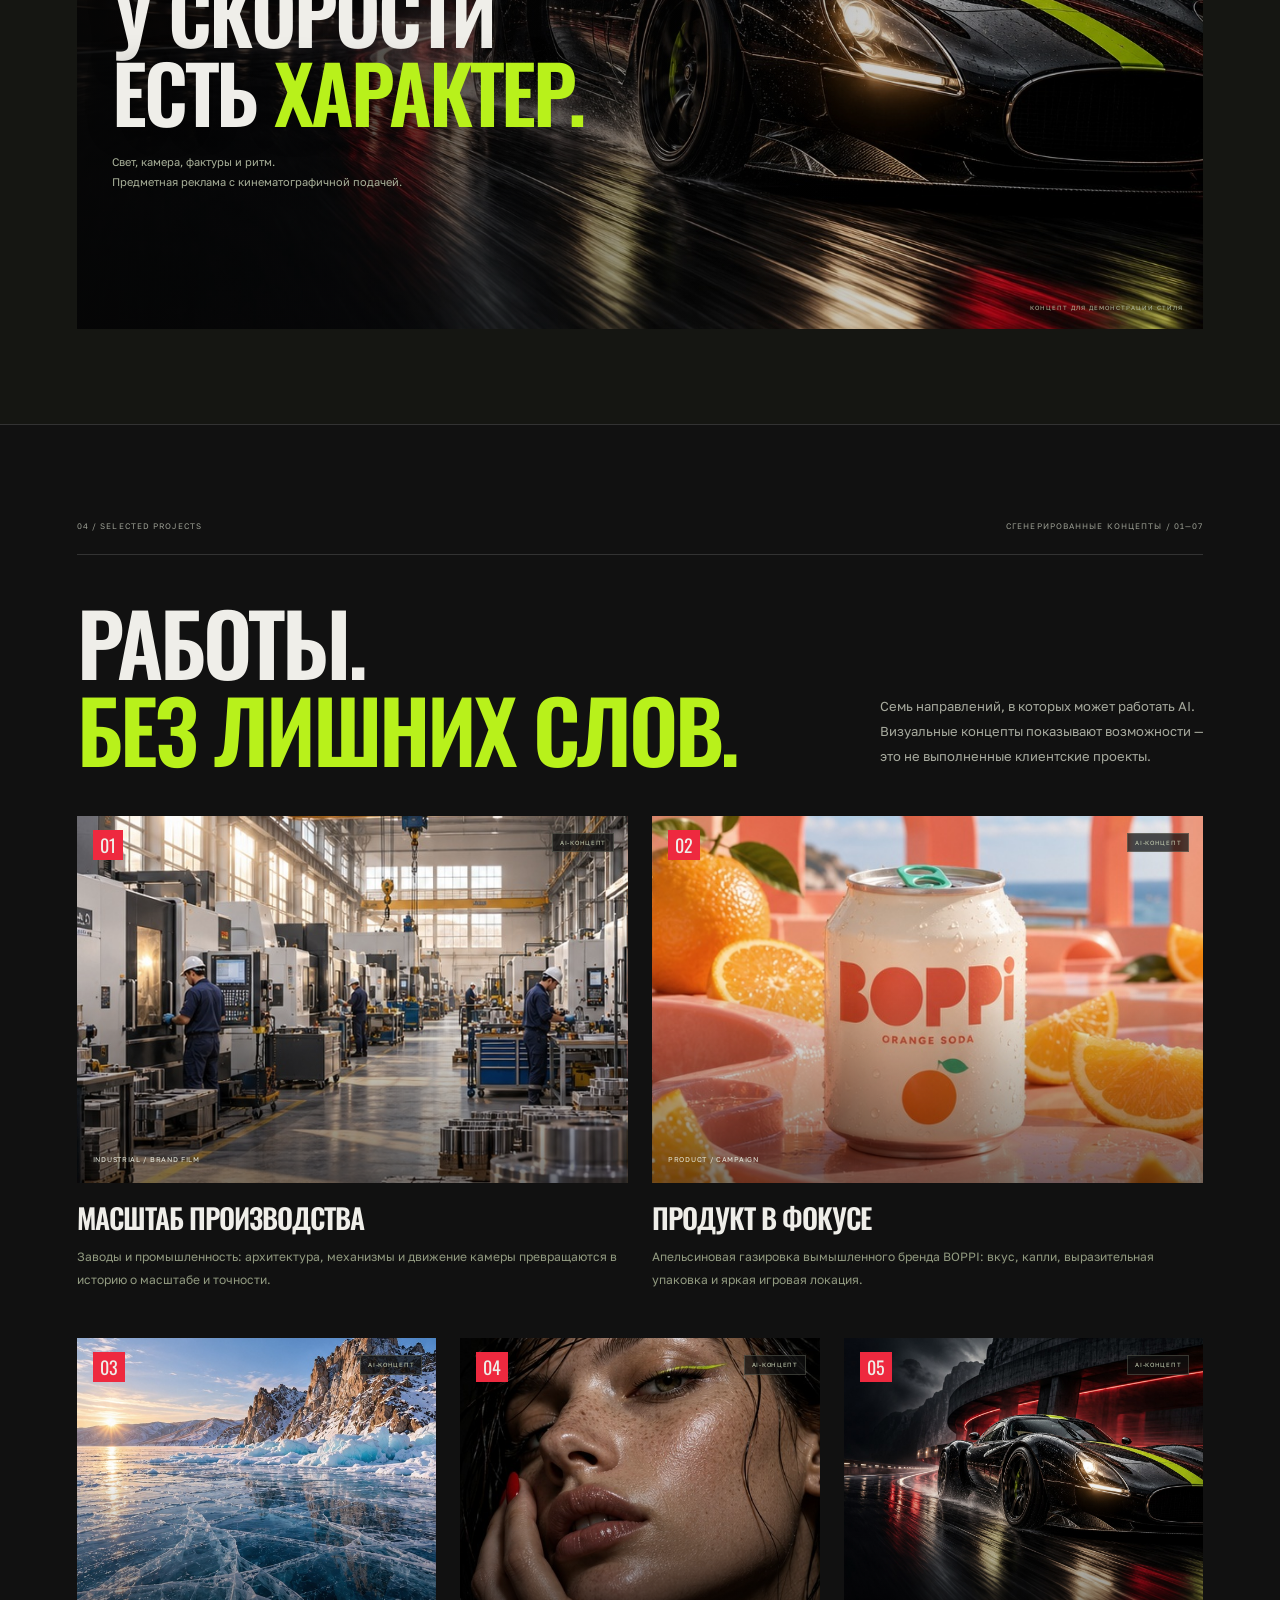
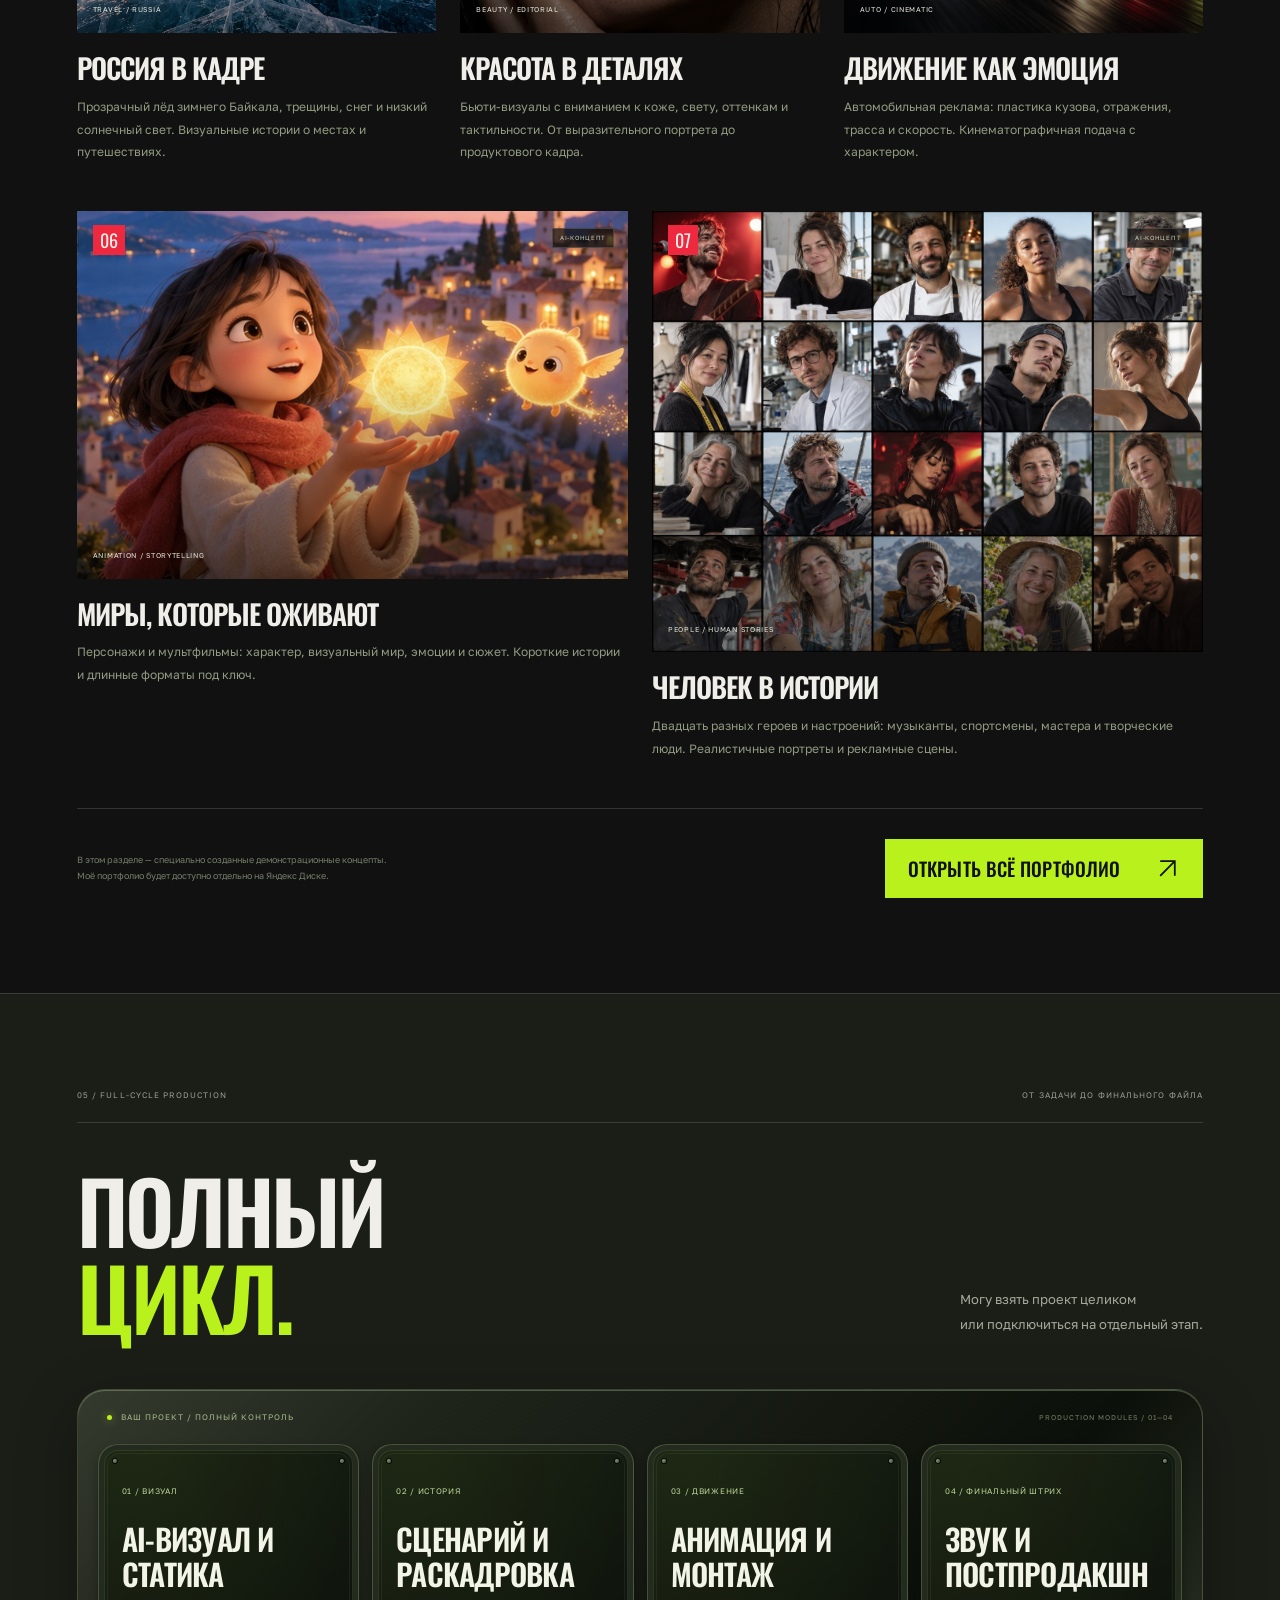
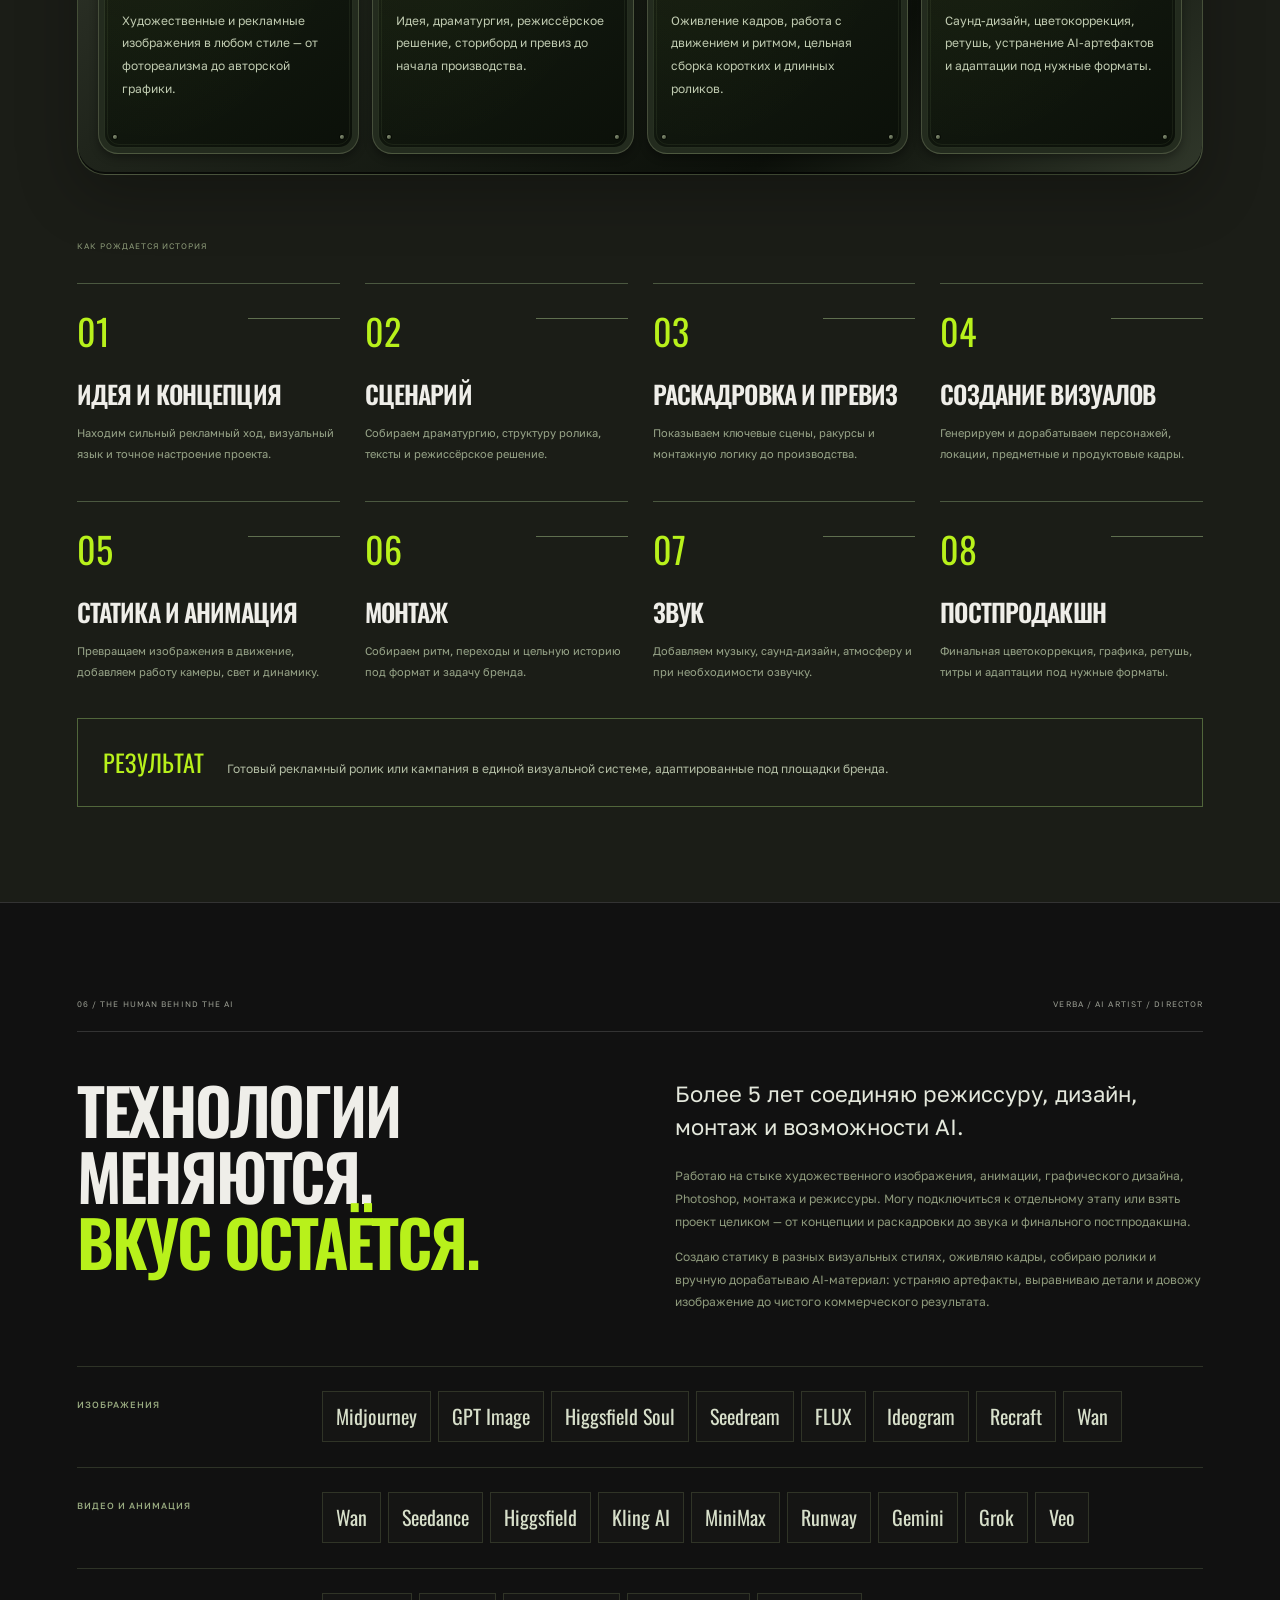
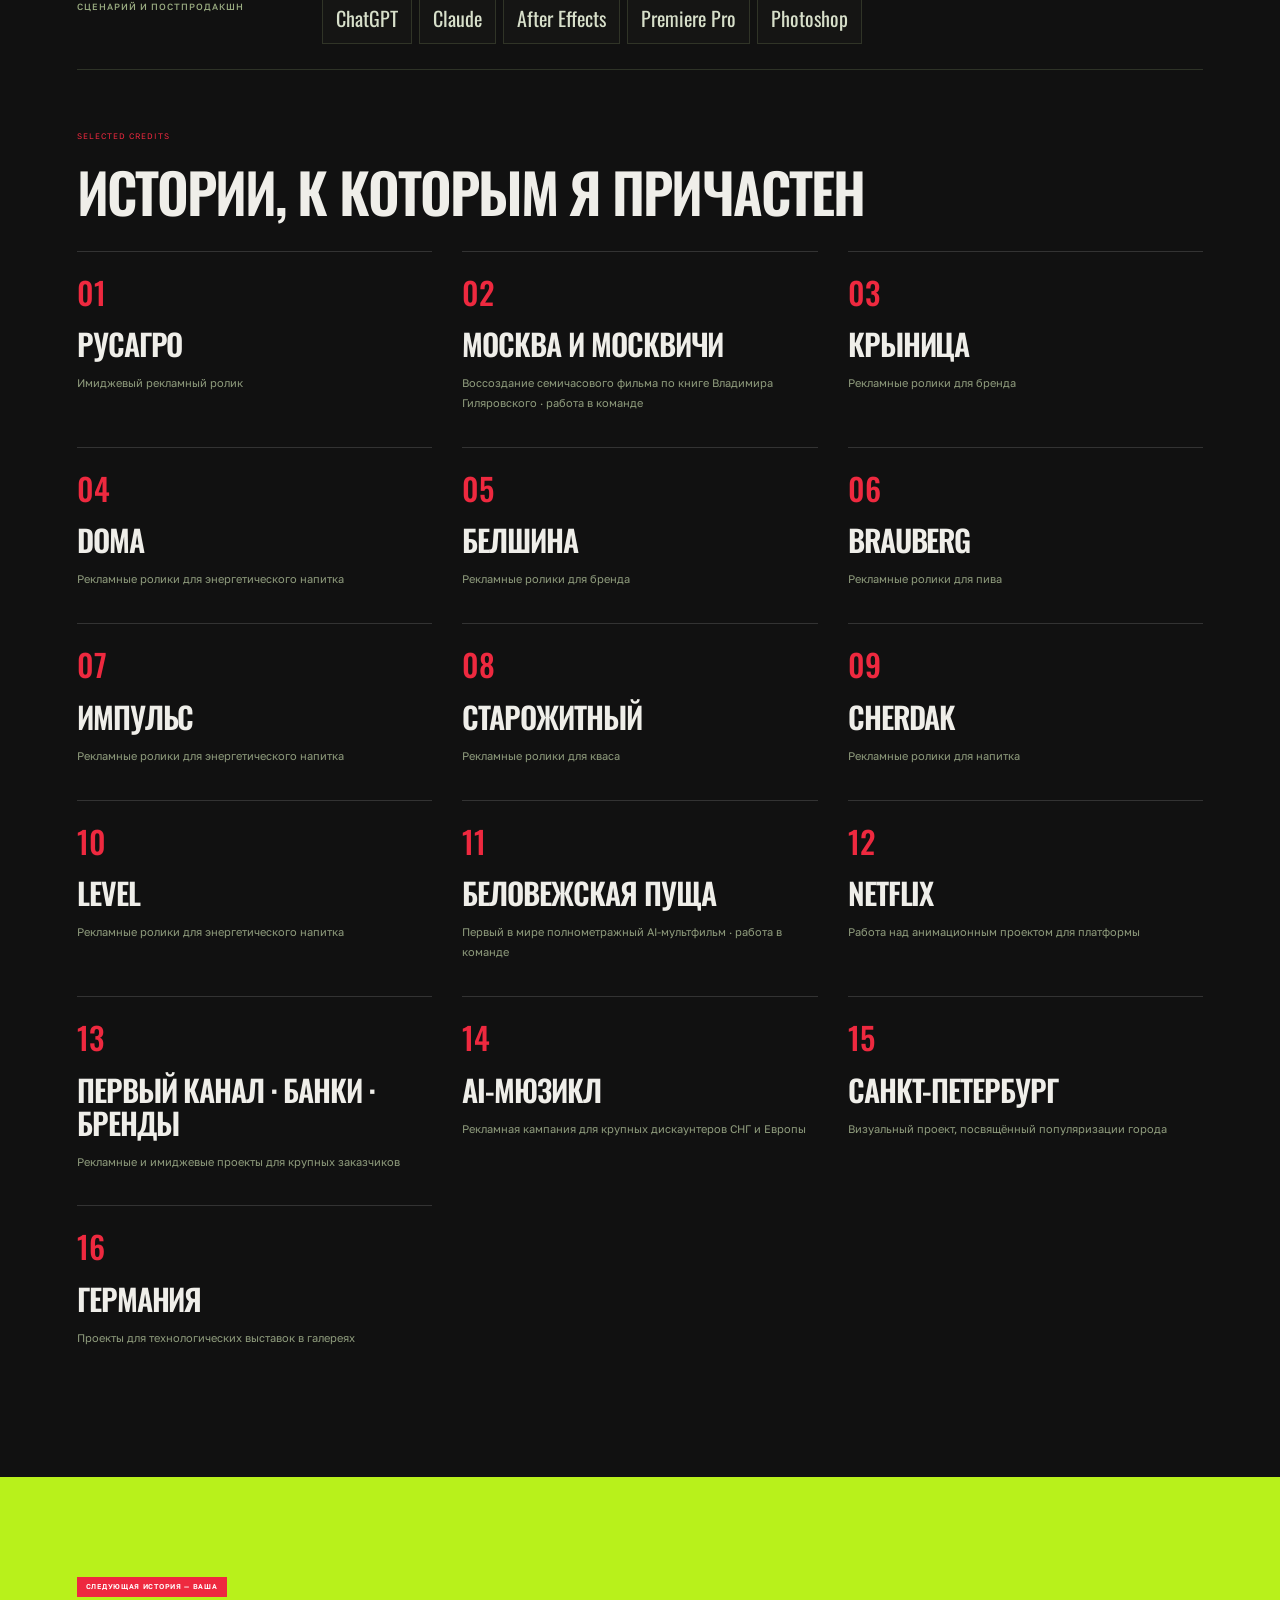
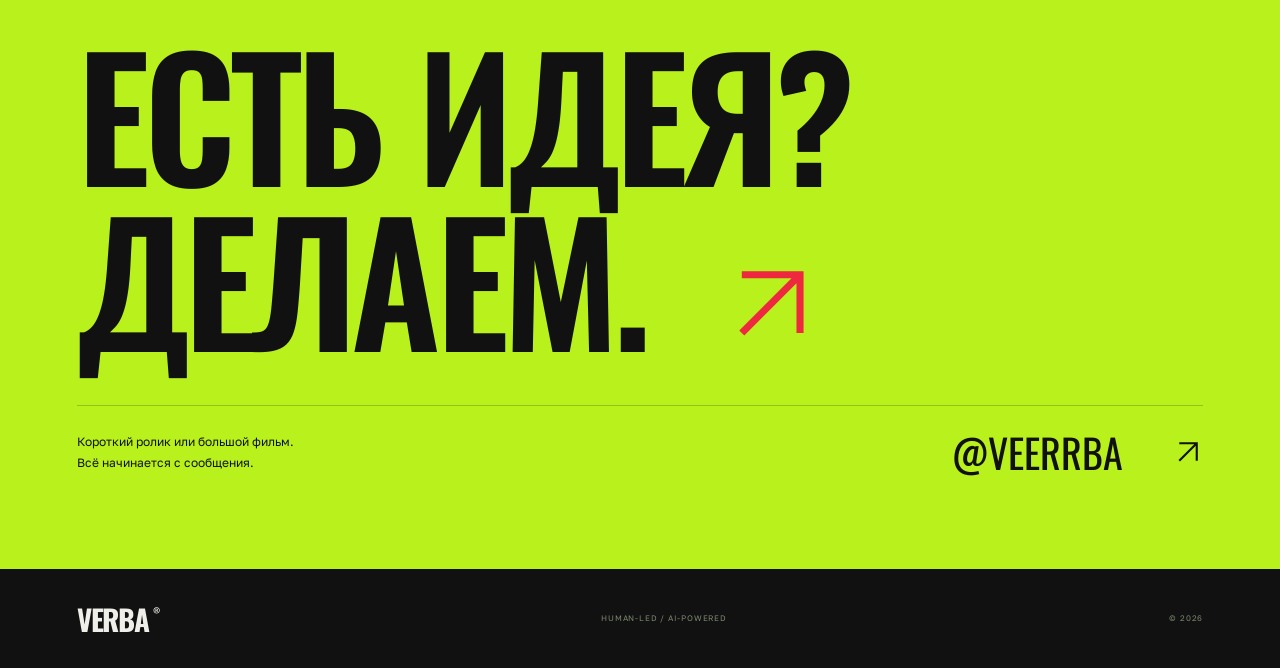
==== commit 8f166c94: "Add interactive AI avatar studio with audio samples and refine credits" ====
--- a/index.html
+++ b/index.html
@@ -1,7 +1,7 @@
-<!doctype html><html lang="ru"><head><meta charset="utf-8"><meta name="viewport" content="width=device-width, initial-scale=1"><meta name="theme-color" content="#111111"><meta name="description" content="VERBA — AI-режиссура, персонажи и рекламные фильмы. От характера и скетча до фактуры, объёма и готового ролика."><title>VERBA — за пределами кадра</title><link rel="icon" href="assets/favicon.svg"><link rel="preload" href="assets/oswald.ttf" as="font" type="font/ttf" crossorigin><link rel="stylesheet" href="style.css?v=6"><script src="script.js?v=6" defer></script></head><body>
+<!doctype html><html lang="ru"><head><meta charset="utf-8"><meta name="viewport" content="width=device-width, initial-scale=1"><meta name="theme-color" content="#111111"><meta name="description" content="VERBA — AI-режиссура, персонажи и рекламные фильмы. От характера и скетча до фактуры, объёма и готового ролика."><title>VERBA — за пределами кадра</title><link rel="icon" href="assets/favicon.svg"><link rel="preload" href="assets/oswald.ttf" as="font" type="font/ttf" crossorigin><link rel="stylesheet" href="style.css?v=7"><script src="script.js?v=7" defer></script><script src="avatar.js?v=7" defer></script></head><body>
 <header class="header"><a class="brand" href="#top">VERBA<span>®</span></a><span class="header-caption">AI ARTIST / DIRECTOR<br>HUMAN IDEAS. NO LIMITS.</span><a class="header-telegram" href="https://t.me/veerrba" target="_blank" rel="noopener noreferrer">TELEGRAM <svg class="arrow" viewBox="0 0 24 24" fill="none" aria-hidden="true"><path d="M5 19 19 5M5 5h14v14" stroke="currentColor" stroke-width="1.7"/></svg></a></header><main>
 <section class="hero" id="top"><div class="hero-grid-world" aria-hidden="true"><div class="perspective-road"></div></div><div class="hero-top"><span>НЕЗАВИСИМЫЙ AI-ПРОДАКШН</span><span>РЕЖИССУРА × ДИЗАЙН × АНИМАЦИЯ</span></div><div class="hero-title"><h1>ЗА ПРЕДЕЛАМИ <span>КАДРА.</span></h1></div><div class="hero-development" aria-label="Один персонаж в трёх стадиях разработки"><figure class="hero-character hero-character-sketch"><div class="hero-character-art"><img src="assets/hero-sketch.webp" alt="Белый ручной скетч курьера на чёрном фоне"></div><figcaption><span>01 / РИСУЕМ</span><strong>ЛИНИЯ И ХАРАКТЕР</strong></figcaption></figure><span class="development-connector" aria-hidden="true">→</span><figure class="hero-character hero-character-pencil"><div class="hero-character-art"><img src="assets/hero-pencil.webp" alt="Тот же курьер, раскрашенный цветными карандашами"></div><figcaption><span>02 / РАСКРАШИВАЕМ</span><strong>ЦВЕТ И НАСТРОЕНИЕ</strong></figcaption></figure><span class="development-connector" aria-hidden="true">→</span><figure class="hero-character hero-character-final"><div class="hero-character-art waving-character"><img class="wave-frame wave-frame-a" src="assets/hero-final-a.webp" alt="Объёмный курьер с фактурной одеждой машет рукой"><img class="wave-frame wave-frame-b" src="assets/hero-final-b.webp" alt="" aria-hidden="true"></div><figcaption><span>03 / ОЖИВЛЯЕМ</span><strong>ФАКТУРА И ОБЪЁМ</strong></figcaption></figure></div><div class="hero-bottom"><div class="hero-description"><p>Создаю рекламу,<br>которую хочется досмотреть.</p><span>Я VERBA — AI-художник, аниматор и графический дизайнер.<br>Создаю рекламные проекты от идеи до финального кадра.</span></div><div class="hero-action"><button class="button lime portfolio-button">СМОТРЕТЬ ПОРТФОЛИО <svg class="arrow" viewBox="0 0 24 24" fill="none" aria-hidden="true"><path d="M5 19 19 5M5 5h14v14" stroke="currentColor" stroke-width="1.7"/></svg></button><span>ПОДБОРКА НА ЯНДЕКС ДИСКЕ — СКОРО</span></div></div><a class="scroll-cue" href="#lab">ДАЛЬШЕ — ВНУТРИ ПРОЦЕССА <span>↓</span></a></section>
 <div class="marquee" aria-hidden="true"><div>СКЕТЧ → ЦВЕТ → ФАКТУРА → ОБЪЁМ → ДВИЖЕНИЕ <b>✳</b> СКЕТЧ → ЦВЕТ → ФАКТУРА → ОБЪЁМ → ДВИЖЕНИЕ <b>✳</b></div></div>
 <section class="lab section" id="lab"><div class="section-label"><span>01 / CHARACTER LAB</span><span>ИНТЕРАКТИВНЫЙ ПАЙПЛАЙН / ШАГ ЗА ШАГОМ</span></div><div class="section-heading"><h2>СОБИРАЕМ<br><span class="lime-text">ХАРАКТЕР.</span></h2><p>Сначала понимаем, кто он.<br>Затем даём ему силуэт, палитру и фактуру.<br>Перед вами — одна идея в пяти состояниях.</p></div><div class="stage-tabs" role="tablist" aria-label="Этапы создания персонажа"><button role="tab" id="tab-0" data-stage="0" aria-selected="true" aria-controls="stage-panel"><span>01 / БРИФ</span><strong>ХАРАКТЕР</strong></button><button role="tab" id="tab-1" data-stage="1" aria-selected="false" tabindex="-1" aria-controls="stage-panel"><span>02 / ЛИНИЯ</span><strong>СКЕТЧ</strong></button><button role="tab" id="tab-2" data-stage="2" aria-selected="false" tabindex="-1" aria-controls="stage-panel"><span>03 / ПАЛИТРА</span><strong>ЦВЕТ</strong></button><button role="tab" id="tab-3" data-stage="3" aria-selected="false" tabindex="-1" aria-controls="stage-panel"><span>04 / МАТЕРИАЛ</span><strong>ФАКТУРА</strong></button><button role="tab" id="tab-4" data-stage="4" aria-selected="false" tabindex="-1" aria-controls="stage-panel"><span>05 / ОБЪЁМ</span><strong>3D-ОБРАЗ</strong></button></div><div class="lab-workspace" id="stage-panel" role="tabpanel" aria-labelledby="tab-0"><div class="lab-view"><div class="view-label"><span id="view-label">CHARACTER BRIEF / 001</span><span id="view-counter">01—05</span></div><div class="character-view"><img id="base-image" src="assets/courier-sketch.jpg" alt="Исходное состояние персонажа"><img id="overlay-image" src="assets/courier-sketch.jpg" alt="Следующий этап разработки персонажа"><div class="reveal-edge" id="reveal-edge" hidden><span>↔</span></div><div class="brief-board" id="brief-board"><span class="brief-note">CHARACTER DOSSIER #001</span><h3>НОЧНОЙ<br>КУРЬЕР<span>↗</span></h3><p>Уверенный. Быстрый. Свой в большом городе.<br>Всегда на шаг впереди.</p><div class="brief-traits"><span>ЭНЕРГИЯ 90%</span><span>ДЕРЗОСТЬ 80%</span><span>ЛЮБОПЫТСТВО 100%</span></div><div class="brief-scribble">сначала — личность</div></div><div class="scan-line" aria-hidden="true"></div></div><div class="comparison-controls" id="comparison-controls" hidden><div><span id="comparison-label">ПРОЯВИТЬ ЦВЕТ</span><output id="reveal-output" for="reveal-range">100%</output></div><input id="reveal-range" type="range" min="0" max="100" value="100" aria-label="Проявление следующего этапа"><div class="compare-endpoints"><span id="compare-from">СКЕТЧ</span><span id="compare-to">ЦВЕТ</span></div></div><div class="view-footer"><span>ORIGINAL CONCEPT / VERBA LAB</span><span>EXPERIMENT 001</span></div></div><div class="lab-notes"><div class="notes-top"><span class="red-tag">DEVELOPMENT NOTES</span><button id="play-process" aria-pressed="false"><span>▶︎</span> АВТОПОКАЗ</button></div><div class="stage-copy" aria-live="polite"><span id="stage-kicker">СНАЧАЛА — ИСТОРИЯ</span><h3 id="stage-title">КТО ОН<br>И ЗАЧЕМ ОН ЗДЕСЬ?</h3><p id="stage-text">Начинаем с характера и роли в истории. Наш герой — городской курьер: быстрый, уверенный, немного дерзкий. Этот характер определяет позу, силуэт, одежду и движение.</p></div><div class="stage-specific" id="personality"><div class="trait"><span>РОЛЬ</span><strong>Городской исследователь</strong></div><div class="trait"><span>СИЛУЭТ</span><strong>Объёмный верх / устойчивые ноги</strong></div><div class="trait"><span>НАСТРОЕНИЕ</span><strong>Контроль, энергия, независимость</strong></div></div><div class="stage-specific" id="palette" hidden><div class="swatch-row"><span style="--color:#b8f11b"></span><div><strong>ACID LIME</strong><p>Энергия и заметность. Главный акцент.</p></div></div><div class="swatch-row"><span style="--color:#ee293f"></span><div><strong>SIGNAL RED</strong><p>Импульс и движение. Детали и обувь.</p></div></div><div class="swatch-row"><span style="--color:#333538"></span><div><strong>GRAPHITE</strong><p>Контраст и технологичность. Основа.</p></div></div></div><div class="stage-specific" id="materials" hidden><p class="mini-label">ВЫБЕРИТЕ МАТЕРИАЛ — РАССМОТРИТЕ ДЕТАЛЬ</p><div class="material-buttons"><button data-material="nylon" class="selected"><span class="nylon-patch"></span>НЕЙЛОН</button><button data-material="metal"><span class="metal-patch"></span>МЕТАЛЛ</button><button data-material="rubber"><span class="rubber-patch"></span>РЕЗИНА</button></div><div class="material-detail" id="material-detail" role="img" aria-label="Крупный план материала персонажа"><span id="material-description">Ткань: переплетение, швы, мягкий объём.</span></div></div><div class="stage-specific" id="wire-notes" hidden><div class="mesh-symbol" aria-hidden="true"></div><p>Сетка показывает конструкцию формы. Потяните ползунок, чтобы проявить поверх неё финальный образ с материалами и светом.</p><span class="mini-label">CGI-СТИЛИЗАЦИЯ / ВИЗУАЛЬНАЯ СХЕМА СЕТКИ</span></div><div class="notes-bottom"><span id="stage-hint">НАЖМИТЕ «СКЕТЧ», ЧТОБЫ ПЕРЕЙТИ К ЛИНИЯМ</span><button id="next-stage" aria-label="Следующий этап"><svg class="arrow" viewBox="0 0 24 24" fill="none" aria-hidden="true"><path d="M5 19 19 5M5 5h14v14" stroke="currentColor" stroke-width="1.7"/></svg></button></div></div></div><p class="caption">Авторская демонстрация пайплайна: сгенерированные концепты, отдельные состояния цвета, материалов и CGI-стилизации. Сетка — иллюстрация, не редактируемая 3D-модель.</p></section>
-<section class="formats section"><div class="section-label"><span>02 / PRODUCTION FORMATS</span><span>ВЫБЕРИТЕ МАСШТАБ ИСТОРИИ</span></div><div class="section-heading"><h2>КОРОТКО.<br>ИЛИ <span class="lime-text">МАСШТАБНО.</span></h2><p>Одна задача — много способов рассказать.<br>С персонажем или без.<br>С вниманием к каждой секунде.</p></div><div class="format-tickets"><article class="format-ticket"><div class="ticket-main"><span class="ticket-id">VERBA / SHORT FORM</span><h3>БЫСТРО<br>ЗАЦЕПИТЬ.</h3><p>Короткие рекламные ролики: персонажи, распаковки, взаимодействие с продуктом и мини-истории для соцсетей.</p><div class="ticket-tags"><span>ПЕРСОНАЖИ</span><span>ПРОДУКТ</span><span>РАСПАКОВКИ</span></div></div><div class="ticket-stub"><span>SHORT<br>STORIES</span><div class="barcode"></div><span>01 / ADMIT IDEAS</span></div></article><article class="format-ticket green-ticket"><div class="ticket-main"><span class="ticket-id">VERBA / LONG FORM</span><h3>ПОЛНОСТЬЮ<br>ПОГРУЗИТЬ.</h3><p>Длинные ролики, рекламные фильмы и брендовые истории под ключ. От идеи и драматургии до финального монтажа и звука.</p><div class="ticket-tags"><span>БРЕНД-ФИЛЬМЫ</span><span>ПОД КЛЮЧ</span><span>ПРОДАКШН</span></div></div><div class="ticket-stub"><span>BIG<br>STORIES</span><div class="barcode"></div><span>02 / ADMIT IDEAS</span></div></article></div><div class="automotive-strip"><img src="assets/speed-coupe.jpg" loading="lazy" alt="Чёрное спортивное купе с лаймовой полосой на мокрой дороге в красном свете"><div><span class="red-tag">PRODUCT / AUTOMOTIVE</span><h3>У СКОРОСТИ<br>ЕСТЬ <span>ХАРАКТЕР.</span></h3><p>Свет, камера, фактуры и ритм.<br>Предметная реклама с кинематографичной подачей.</p></div><span class="strip-note">КОНЦЕПТ ДЛЯ ДЕМОНСТРАЦИИ СТИЛЯ</span></div></section>
-<section class="selected section"><div class="section-label"><span>03 / SELECTED PROJECTS</span><span>СГЕНЕРИРОВАННЫЕ КОНЦЕПТЫ / 01—07</span></div><div class="section-heading"><h2>РАБОТЫ.<br><span class="lime-text">БЕЗ ЛИШНИХ СЛОВ.</span></h2><p>Семь направлений, в которых может работать AI.<br>Визуальные концепты показывают возможности —<br>это не выполненные клиентские проекты.</p></div><div class="project-grid concept-projects"><article class="project-card"><div class="project-image"><img loading="lazy" src="assets/concept-industry-v6.jpg" alt="Реалистичный светлый действующий завод с оборудованием и рабочими"><span class="project-index">01</span><span class="project-category">INDUSTRIAL / BRAND FILM</span><span class="concept-badge">AI-КОНЦЕПТ</span></div><div class="project-copy"><h3>МАСШТАБ ПРОИЗВОДСТВА</h3><p>Заводы и промышленность: архитектура, механизмы и движение камеры превращаются в историю о масштабе и точности.</p></div></article><article class="project-card"><div class="project-image"><img loading="lazy" src="assets/concept-product-v6.jpg" alt="Апельсиновая газировка вымышленного бренда BOPPI в яркой игровой локации"><span class="project-index">02</span><span class="project-category">PRODUCT / CAMPAIGN</span><span class="concept-badge">AI-КОНЦЕПТ</span></div><div class="project-copy"><h3>ПРОДУКТ В ФОКУСЕ</h3><p>Апельсиновая газировка вымышленного бренда BOPPI: вкус, капли, выразительная упаковка и яркая игровая локация.</p></div></article><article class="project-card"><div class="project-image"><img loading="lazy" src="assets/concept-russia-v6.jpg" alt="Зимний Байкал: прозрачный лёд с трещинами, скалы и снег"><span class="project-index">03</span><span class="project-category">TRAVEL / RUSSIA</span><span class="concept-badge">AI-КОНЦЕПТ</span></div><div class="project-copy"><h3>РОССИЯ В КАДРЕ</h3><p>Прозрачный лёд зимнего Байкала, трещины, снег и низкий солнечный свет. Визуальные истории о местах и путешествиях.</p></div></article><article class="project-card"><div class="project-image"><img loading="lazy" src="assets/concept-beauty.jpg" alt="Бьюти-портрет с лаймовой подводкой и красным акцентом"><span class="project-index">04</span><span class="project-category">BEAUTY / EDITORIAL</span><span class="concept-badge">AI-КОНЦЕПТ</span></div><div class="project-copy"><h3>КРАСОТА В ДЕТАЛЯХ</h3><p>Бьюти-визуалы с вниманием к коже, свету, оттенкам и тактильности. От выразительного портрета до продуктового кадра.</p></div></article><article class="project-card"><div class="project-image"><img loading="lazy" src="assets/concept-auto.jpg" alt="Спортивное купе в красном свете на мокрой дороге"><span class="project-index">05</span><span class="project-category">AUTO / CINEMATIC</span><span class="concept-badge">AI-КОНЦЕПТ</span></div><div class="project-copy"><h3>ДВИЖЕНИЕ КАК ЭМОЦИЯ</h3><p>Автомобильная реклама: пластика кузова, отражения, трасса и скорость. Кинематографичная подача с характером.</p></div></article><article class="project-card"><div class="project-image"><img loading="lazy" src="assets/concept-animation-v6.jpg" alt="Девочка и маленький летающий компаньон находят светящееся бумажное солнце"><span class="project-index">06</span><span class="project-category">ANIMATION / STORYTELLING</span><span class="concept-badge">AI-КОНЦЕПТ</span></div><div class="project-copy"><h3>МИРЫ, КОТОРЫЕ ОЖИВАЮТ</h3><p>Персонажи и мультфильмы: характер, визуальный мир, эмоции и сюжет. Короткие истории и длинные форматы под ключ.</p></div></article><article class="project-card"><div class="project-image"><img loading="lazy" src="assets/concept-people-v6.jpg" alt="Коллаж из двадцати разных реалистичных взрослых людей: музыканты, художники, спортсмены и другие герои"><span class="project-index">07</span><span class="project-category">PEOPLE / HUMAN STORIES</span><span class="concept-badge">AI-КОНЦЕПТ</span></div><div class="project-copy"><h3>ЧЕЛОВЕК В ИСТОРИИ</h3><p>Двадцать разных героев и настроений: музыканты, спортсмены, мастера и творческие люди. Реалистичные портреты и рекламные сцены.</p></div></article></div><div class="projects-footer"><p class="caption">В этом разделе — специально созданные демонстрационные концепты.<br>Моё портфолио будет доступно отдельно на Яндекс Диске.</p><button class="button lime portfolio-button">ОТКРЫТЬ ВСЁ ПОРТФОЛИО <svg class="arrow" viewBox="0 0 24 24" fill="none" aria-hidden="true"><path d="M5 19 19 5M5 5h14v14" stroke="currentColor" stroke-width="1.7"/></svg></button></div></section><section class="production section"><div class="section-label"><span>04 / FULL-CYCLE PRODUCTION</span><span>ОТ ЗАДАЧИ ДО ФИНАЛЬНОГО ФАЙЛА</span></div><div class="section-heading"><h2>ПОЛНЫЙ<br><span class="lime-text">ЦИКЛ.</span></h2><p>Могу взять проект целиком<br>или подключиться на отдельный этап.</p></div><div class="production-porthole"><div class="porthole-bar"><span><i aria-hidden="true"></i> ВАШ ПРОЕКТ / ПОЛНЫЙ КОНТРОЛЬ</span><span>PRODUCTION MODULES / 01—04</span></div><div class="production-grid"><article><span class="window-bolts" aria-hidden="true"><i></i><i></i><i></i><i></i></span><span>01 / ВИЗУАЛ</span><h3>AI-визуал и статика</h3><p>Художественные и рекламные изображения в любом стиле — от фотореализма до авторской графики.</p></article><article><span class="window-bolts" aria-hidden="true"><i></i><i></i><i></i><i></i></span><span>02 / ИСТОРИЯ</span><h3>Сценарий и раскадровка</h3><p>Идея, драматургия, режиссёрское решение, сториборд и превиз до начала производства.</p></article><article><span class="window-bolts" aria-hidden="true"><i></i><i></i><i></i><i></i></span><span>03 / ДВИЖЕНИЕ</span><h3>Анимация и монтаж</h3><p>Оживление кадров, работа с движением и ритмом, цельная сборка коротких и длинных роликов.</p></article><article><span class="window-bolts" aria-hidden="true"><i></i><i></i><i></i><i></i></span><span>04 / ФИНАЛЬНЫЙ ШТРИХ</span><h3>Звук и постпродакшн</h3><p>Саунд-дизайн, цветокоррекция, ретушь, устранение AI-артефактов и адаптации под нужные форматы.</p></article></div></div><div class="full-cycle"><p class="eyebrow">КАК РОЖДАЕТСЯ ИСТОРИЯ</p><div class="steps"><article><span>01</span><h3>Идея и концепция</h3><p>Находим сильный рекламный ход, визуальный язык и точное настроение проекта.</p></article><article><span>02</span><h3>Сценарий</h3><p>Собираем драматургию, структуру ролика, тексты и режиссёрское решение.</p></article><article><span>03</span><h3>Раскадровка и превиз</h3><p>Показываем ключевые сцены, ракурсы и монтажную логику до производства.</p></article><article><span>04</span><h3>Создание визуалов</h3><p>Генерируем и дорабатываем персонажей, локации, предметные и продуктовые кадры.</p></article><article><span>05</span><h3>Статика и анимация</h3><p>Превращаем изображения в движение, добавляем работу камеры, свет и динамику.</p></article><article><span>06</span><h3>Монтаж</h3><p>Собираем ритм, переходы и цельную историю под формат и задачу бренда.</p></article><article><span>07</span><h3>Звук</h3><p>Добавляем музыку, саунд-дизайн, атмосферу и при необходимости озвучку.</p></article><article><span>08</span><h3>Постпродакшн</h3><p>Финальная цветокоррекция, графика, ретушь, титры и адаптации под нужные форматы.</p></article></div><p class="result"><strong>Результат</strong> Готовый рекламный ролик или кампания в единой визуальной системе, адаптированные под площадки бренда.</p></div></section><section class="creator section"><div class="section-label"><span>05 / THE HUMAN BEHIND THE AI</span><span>VERBA / AI ARTIST / DIRECTOR</span></div><div class="creator-intro"><h2>Технологии меняются.<br><em>Вкус остаётся.</em></h2><div><p class="lead">Более 5 лет соединяю режиссуру, дизайн, монтаж и возможности AI.</p><p>Работаю на стыке художественного изображения, анимации, графического дизайна, Photoshop, монтажа и режиссуры. Могу подключиться к отдельному этапу или взять проект целиком — от концепции и раскадровки до звука и финального постпродакшна.</p><p>Создаю статику в разных визуальных стилях, оживляю кадры, собираю ролики и вручную дорабатываю AI-материал: устраняю артефакты, выравниваю детали и довожу изображение до чистого коммерческого результата.</p></div></div><div class="tool-groups"><div class="tool-group"><h3>ИЗОБРАЖЕНИЯ</h3><div class="tools"><span>Midjourney</span><span>GPT Image</span><span>Higgsfield Soul</span><span>Seedream</span><span>FLUX</span><span>Ideogram</span><span>Recraft</span><span>Wan</span></div></div><div class="tool-group"><h3>ВИДЕО И АНИМАЦИЯ</h3><div class="tools"><span>Wan</span><span>Seedance</span><span>Higgsfield</span><span>Kling AI</span><span>MiniMax</span><span>Runway</span><span>Gemini</span><span>Grok</span><span>Veo</span></div></div><div class="tool-group"><h3>СЦЕНАРИЙ И ПОСТПРОДАКШН</h3><div class="tools"><span>ChatGPT</span><span>After Effects</span><span>Premiere Pro</span><span>Photoshop</span></div></div></div><div class="credits-heading"><p class="eyebrow">SELECTED CREDITS</p><h3>Истории, к которым я причастен</h3></div><div class="credits"><article><span>01</span><h3>РУСАГРО</h3><p>Имиджевый рекламный ролик</p></article><article><span>02</span><h3>Москва и москвичи</h3><p>Воссоздание семичасового фильма по книге Владимира Гиляровского · работа в команде</p></article><article><span>03</span><h3>Крыница</h3><p>Рекламные ролики для бренда</p></article><article><span>04</span><h3>DOMA</h3><p>Рекламные ролики для энергетического напитка</p></article><article><span>05</span><h3>Белшина</h3><p>Рекламные ролики для бренда</p></article><article><span>06</span><h3>Brauberg</h3><p>Рекламные ролики для пива</p></article><article><span>07</span><h3>Импульс</h3><p>Рекламные ролики для энергетического напитка</p></article><article><span>08</span><h3>Старожитный</h3><p>Рекламные ролики для кваса</p></article><article><span>09</span><h3>CHERDAK</h3><p>Рекламные ролики для напитка</p></article><article><span>10</span><h3>Level</h3><p>Рекламные ролики для энергетического напитка</p></article><article><span>11</span><h3>Беловежская пуща</h3><p>Первый в мире полнометражный AI-мультфильм · работа в команде</p></article><article><span>12</span><h3>Netflix</h3><p>Работа над анимационным проектом для платформы</p></article><article><span>13</span><h3>Первый канал · банки · бренды</h3><p>Рекламные и имиджевые проекты для крупных заказчиков</p></article><article><span>14</span><h3>AI-мюзикл</h3><p>Рекламная кампания для крупных дискаунтеров СНГ и Европы</p></article><article><span>15</span><h3>Санкт-Петербург</h3><p>Визуальный проект, посвящённый популяризации города</p></article><article><span>16</span><h3>Германия</h3><p>Проекты для технологических выставок в галереях</p></article></div></section><section class="closing section"><span class="red-tag">СЛЕДУЮЩАЯ ИСТОРИЯ — ВАША</span><h2>ЕСТЬ ИДЕЯ?<br><span>ДЕЛАЕМ.</span> <svg class="arrow" viewBox="0 0 24 24" fill="none" aria-hidden="true"><path d="M5 19 19 5M5 5h14v14" stroke="currentColor" stroke-width="1.7"/></svg></h2><div class="closing-bottom"><p>Короткий ролик или большой фильм.<br>Всё начинается с сообщения.</p><a href="https://t.me/veerrba" target="_blank" rel="noopener noreferrer">@VEERRBA <svg class="arrow" viewBox="0 0 24 24" fill="none" aria-hidden="true"><path d="M5 19 19 5M5 5h14v14" stroke="currentColor" stroke-width="1.7"/></svg></a></div></section></main><footer><a class="brand" href="#top">VERBA<span>®</span></a><span>HUMAN-LED / AI-POWERED</span><span>© <span id="year">2026</span></span></footer><dialog id="portfolio-dialog"><button class="dialog-close" aria-label="Закрыть">×</button><span class="red-tag">PORTFOLIO / COMING SOON</span><h2>СОБИРАЮ<br><span class="lime-text">ЛУЧШЕЕ.</span></h2><p>Подборка проектов готовится. Скоро здесь откроется портфолио на Яндекс Диске.</p><a class="button lime" href="https://t.me/veerrba" target="_blank" rel="noopener noreferrer">ЗАПРОСИТЬ ПРИМЕРЫ <svg class="arrow" viewBox="0 0 24 24" fill="none" aria-hidden="true"><path d="M5 19 19 5M5 5h14v14" stroke="currentColor" stroke-width="1.7"/></svg></a></dialog></body></html>+<section class="avatar-lab section" id="avatar-lab"><div class="section-label"><span>02 / HUMAN AVATAR LAB</span><span>ОДНА ЗАДАЧА / МНОГО ВАРИАНТОВ</span></div><div class="section-heading"><h2>ЧЕЛОВЕК.<br><span class="lime-text">НОВАЯ СЦЕНА.</span></h2><p>Комната, образ и голос — под вашу историю.<br>Сравните варианты и послушайте,<br>как меняется подача.</p></div><div class="avatar-message"><span class="message-icon" aria-hidden="true"><svg viewBox="0 0 24 24" fill="none"><path d="M5 4h14v12H9l-4 4V4Z" stroke="currentColor" stroke-width="1.5"/></svg></span><div><span>ПРИМЕР ЗАДАЧИ / ВХОДЯЩЕЕ СООБЩЕНИЕ</span><p>«Нужны ролики с AI-аватаром: ведущая, несколько локаций и разные варианты подачи».</p></div><span class="message-check" aria-hidden="true">✓✓</span></div><div class="avatar-tabs" role="tablist" aria-label="Возможности AI-аватара"><button id="avtab-presenter" role="tab" data-avatar-mode="presenter" aria-controls="avatar-panel" aria-selected="true"><span>01 / ВЕДУЩИЙ</span><strong>В КАДРЕ</strong></button><button id="avtab-room" role="tab" data-avatar-mode="room" aria-controls="avatar-panel" aria-selected="false" tabindex="-1"><span>02 / ОКРУЖЕНИЕ</span><strong>МЕНЯЕМ КОМНАТУ</strong></button><button id="avtab-identity" role="tab" data-avatar-mode="identity" aria-controls="avatar-panel" aria-selected="false" tabindex="-1"><span>03 / ВНЕШНОСТЬ</span><strong>МЕНЯЕМ ГЕРОЯ</strong></button><button id="avtab-voice" role="tab" data-avatar-mode="voice" aria-controls="avatar-panel" aria-selected="false" tabindex="-1"><span>04 / ОЗВУЧКА</span><strong>ВЫБИРАЕМ ГОЛОС</strong></button></div><div class="avatar-workspace" id="avatar-panel" role="tabpanel" aria-labelledby="avtab-presenter"><div class="avatar-view"><div class="avatar-frame" id="avatar-frame"><img id="avatar-base" src="assets/avatar-home.jpg" loading="lazy" alt="Реалистичная ведущая сидит за столом в светлом домашнем кабинете"><img id="avatar-overlay" src="assets/avatar-studio.jpg" loading="lazy" alt="Та же ведущая в тёмной подкаст-студии" hidden><span class="avatar-divider" id="avatar-divider" hidden><span>↔</span></span><span class="avatar-frame-label"><i></i> DEMO FRAME / HUMAN STORIES</span><div class="avatar-lower-third"><span>AI AVATAR / VERBA</span><strong id="avatar-frame-title">ВЕДУЩАЯ. ВАША ИСТОРИЯ.</strong></div></div><div class="avatar-compare-controls" id="avatar-compare-controls" hidden><div><label id="avatar-range-label" for="avatar-range">МЕНЯЕМ КОМНАТУ</label><output id="avatar-range-output" for="avatar-range">50%</output></div><input type="range" id="avatar-range" min="0" max="100" value="50" aria-label="Сравнить комнаты"><div><span id="avatar-before">ДОМАШНЯЯ СТУДИЯ</span><span id="avatar-after">ПОДКАСТ-СТУДИЯ</span></div></div></div><aside class="avatar-notes"><span class="red-tag">AVATAR DEVELOPMENT</span><div class="avatar-copy" aria-live="polite"><span id="avatar-kicker">ИЗ БРИФА — В КАДР</span><h3 id="avatar-title">ВАШ СМЫСЛ.<br>ПОНЯТНАЯ ПОДАЧА.</h3><p id="avatar-description">Ведущая, прямой взгляд в камеру и пространство, которое поддерживает тему. Показываем базовый кадр для разговорного ролика: объяснить, представить или рассказать историю.</p></div><div class="avatar-mode-content" id="avatar-presenter-notes"><div class="avatar-note-row"><span>ФОРМАТ</span><strong>Объясняющий ролик / обращение</strong></div><div class="avatar-note-row"><span>В КАДРЕ</span><strong>Естественный образ, свет и композиция</strong></div><div class="avatar-note-row"><span>СЛЕДУЮЩИЙ ШАГ</span><strong>Выберите другую комнату, героя или голос</strong></div></div><div class="avatar-mode-content" id="avatar-room-notes" hidden><div class="room-choice"><span class="room-swatch home-swatch"></span><div><strong>ДОМАШНЯЯ СТУДИЯ</strong><p>Мягкий дневной свет. Тёплый личный тон.</p></div></div><div class="room-choice"><span class="room-swatch studio-swatch"></span><div><strong>ПОДКАСТ-СТУДИЯ</strong><p>Графит, красный акцент. Собранный деловой кадр.</p></div></div><p class="avatar-help">Потяните разделитель на кадре или ползунок под ним.</p></div><div class="avatar-mode-content" id="avatar-identity-notes" hidden><span class="avatar-option-label">ВЫБЕРИТЕ НОВЫЙ ОБРАЗ</span><div class="avatar-identity-options" role="group" aria-label="Новый образ ведущего"><button data-avatar-person="woman" aria-pressed="true"><img src="assets/avatar-woman.jpg" loading="lazy" alt="Другая ведущая"><span>ДРУГАЯ ВЕДУЩАЯ</span></button><button data-avatar-person="man" aria-pressed="false"><img src="assets/avatar-man.jpg" loading="lazy" alt="Мужчина-ведущий"><span>МУЖЧИНА-ВЕДУЩИЙ</span></button></div><p class="avatar-help">Та же сцена, другая внешность. Сравните исходный и новый образ ползунком.</p></div><div class="avatar-mode-content" id="avatar-voice-notes" hidden><p class="avatar-option-label">ОДИН ТЕКСТ / ТРИ ВАРИАНТА ОЗВУЧКИ</p><div class="avatar-voice-options"><button data-voice="calm" aria-pressed="false"><span class="voice-play" aria-hidden="true">▶︎</span><span><strong>СПОКОЙНО</strong><small>Ровная объясняющая подача</small></span><span class="voice-wave" aria-hidden="true"><i></i><i></i><i></i><i></i><i></i></span></button><button data-voice="energy" aria-pressed="false"><span class="voice-play" aria-hidden="true">▶︎</span><span><strong>ЭНЕРГИЧНО</strong><small>Быстрее, с рекламным ритмом</small></span><span class="voice-wave" aria-hidden="true"><i></i><i></i><i></i><i></i><i></i></span></button><button data-voice="warm" aria-pressed="false"><span class="voice-play" aria-hidden="true">▶︎</span><span><strong>УВЕРЕННО</strong><small>Другой тембр и темп</small></span><span class="voice-wave" aria-hidden="true"><i></i><i></i><i></i><i></i><i></i></span></button></div><audio id="avatar-audio" controls preload="none" hidden aria-label="Пример синтетической озвучки"></audio><p id="avatar-audio-status" class="avatar-help" role="status">Нажмите на вариант, чтобы послушать пример.</p><p class="avatar-script">«Привет! Я помогу рассказать о вашем проекте. Выбираем образ, пространство и подачу — и собираем вашу историю».</p></div><span class="avatar-notes-foot">BRIEF → SCENE → IDENTITY → VOICE</span></aside></div><p class="caption">Демонстрация на подготовленных кадрах: все герои вымышлены. Примеры голосов синтезированы; они показывают варианты тембра и подачи.</p></section><section class="formats section"><div class="section-label"><span>03 / PRODUCTION FORMATS</span><span>ВЫБЕРИТЕ МАСШТАБ ИСТОРИИ</span></div><div class="section-heading"><h2>КОРОТКО.<br>ИЛИ <span class="lime-text">МАСШТАБНО.</span></h2><p>Одна задача — много способов рассказать.<br>С персонажем или без.<br>С вниманием к каждой секунде.</p></div><div class="format-tickets"><article class="format-ticket"><div class="ticket-main"><span class="ticket-id">VERBA / SHORT FORM</span><h3>БЫСТРО<br>ЗАЦЕПИТЬ.</h3><p>Короткие рекламные ролики: персонажи, распаковки, взаимодействие с продуктом и мини-истории для соцсетей.</p><div class="ticket-tags"><span>ПЕРСОНАЖИ</span><span>ПРОДУКТ</span><span>РАСПАКОВКИ</span></div></div><div class="ticket-stub"><span>SHORT<br>STORIES</span><div class="barcode"></div><span>01 / ADMIT IDEAS</span></div></article><article class="format-ticket green-ticket"><div class="ticket-main"><span class="ticket-id">VERBA / LONG FORM</span><h3>ПОЛНОСТЬЮ<br>ПОГРУЗИТЬ.</h3><p>Длинные ролики, рекламные фильмы и брендовые истории под ключ. От идеи и драматургии до финального монтажа и звука.</p><div class="ticket-tags"><span>БРЕНД-ФИЛЬМЫ</span><span>ПОД КЛЮЧ</span><span>ПРОДАКШН</span></div></div><div class="ticket-stub"><span>BIG<br>STORIES</span><div class="barcode"></div><span>02 / ADMIT IDEAS</span></div></article></div><div class="automotive-strip"><img src="assets/speed-coupe.jpg" loading="lazy" alt="Чёрное спортивное купе с лаймовой полосой на мокрой дороге в красном свете"><div><span class="red-tag">PRODUCT / AUTOMOTIVE</span><h3>У СКОРОСТИ<br>ЕСТЬ <span>ХАРАКТЕР.</span></h3><p>Свет, камера, фактуры и ритм.<br>Предметная реклама с кинематографичной подачей.</p></div><span class="strip-note">КОНЦЕПТ ДЛЯ ДЕМОНСТРАЦИИ СТИЛЯ</span></div></section>
+<section class="selected section"><div class="section-label"><span>04 / SELECTED PROJECTS</span><span>СГЕНЕРИРОВАННЫЕ КОНЦЕПТЫ / 01—07</span></div><div class="section-heading"><h2>РАБОТЫ.<br><span class="lime-text">БЕЗ ЛИШНИХ СЛОВ.</span></h2><p>Семь направлений, в которых может работать AI.<br>Визуальные концепты показывают возможности —<br>это не выполненные клиентские проекты.</p></div><div class="project-grid concept-projects"><article class="project-card"><div class="project-image"><img loading="lazy" src="assets/concept-industry-v6.jpg" alt="Реалистичный светлый действующий завод с оборудованием и рабочими"><span class="project-index">01</span><span class="project-category">INDUSTRIAL / BRAND FILM</span><span class="concept-badge">AI-КОНЦЕПТ</span></div><div class="project-copy"><h3>МАСШТАБ ПРОИЗВОДСТВА</h3><p>Заводы и промышленность: архитектура, механизмы и движение камеры превращаются в историю о масштабе и точности.</p></div></article><article class="project-card"><div class="project-image"><img loading="lazy" src="assets/concept-product-v6.jpg" alt="Апельсиновая газировка вымышленного бренда BOPPI в яркой игровой локации"><span class="project-index">02</span><span class="project-category">PRODUCT / CAMPAIGN</span><span class="concept-badge">AI-КОНЦЕПТ</span></div><div class="project-copy"><h3>ПРОДУКТ В ФОКУСЕ</h3><p>Апельсиновая газировка вымышленного бренда BOPPI: вкус, капли, выразительная упаковка и яркая игровая локация.</p></div></article><article class="project-card"><div class="project-image"><img loading="lazy" src="assets/concept-russia-v6.jpg" alt="Зимний Байкал: прозрачный лёд с трещинами, скалы и снег"><span class="project-index">03</span><span class="project-category">TRAVEL / RUSSIA</span><span class="concept-badge">AI-КОНЦЕПТ</span></div><div class="project-copy"><h3>РОССИЯ В КАДРЕ</h3><p>Прозрачный лёд зимнего Байкала, трещины, снег и низкий солнечный свет. Визуальные истории о местах и путешествиях.</p></div></article><article class="project-card"><div class="project-image"><img loading="lazy" src="assets/concept-beauty.jpg" alt="Бьюти-портрет с лаймовой подводкой и красным акцентом"><span class="project-index">04</span><span class="project-category">BEAUTY / EDITORIAL</span><span class="concept-badge">AI-КОНЦЕПТ</span></div><div class="project-copy"><h3>КРАСОТА В ДЕТАЛЯХ</h3><p>Бьюти-визуалы с вниманием к коже, свету, оттенкам и тактильности. От выразительного портрета до продуктового кадра.</p></div></article><article class="project-card"><div class="project-image"><img loading="lazy" src="assets/concept-auto.jpg" alt="Спортивное купе в красном свете на мокрой дороге"><span class="project-index">05</span><span class="project-category">AUTO / CINEMATIC</span><span class="concept-badge">AI-КОНЦЕПТ</span></div><div class="project-copy"><h3>ДВИЖЕНИЕ КАК ЭМОЦИЯ</h3><p>Автомобильная реклама: пластика кузова, отражения, трасса и скорость. Кинематографичная подача с характером.</p></div></article><article class="project-card"><div class="project-image"><img loading="lazy" src="assets/concept-animation-v6.jpg" alt="Девочка и маленький летающий компаньон находят светящееся бумажное солнце"><span class="project-index">06</span><span class="project-category">ANIMATION / STORYTELLING</span><span class="concept-badge">AI-КОНЦЕПТ</span></div><div class="project-copy"><h3>МИРЫ, КОТОРЫЕ ОЖИВАЮТ</h3><p>Персонажи и мультфильмы: характер, визуальный мир, эмоции и сюжет. Короткие истории и длинные форматы под ключ.</p></div></article><article class="project-card"><div class="project-image"><img loading="lazy" src="assets/concept-people-v7.jpg" alt="Коллаж из двадцати разных реалистичных взрослых людей: музыканты, художники, спортсмены и другие герои"><span class="project-index">07</span><span class="project-category">PEOPLE / HUMAN STORIES</span><span class="concept-badge">AI-КОНЦЕПТ</span></div><div class="project-copy"><h3>ЧЕЛОВЕК В ИСТОРИИ</h3><p>Двадцать разных героев и настроений: музыканты, спортсмены, мастера и творческие люди. Реалистичные портреты и рекламные сцены.</p></div></article></div><div class="projects-footer"><p class="caption">В этом разделе — специально созданные демонстрационные концепты.<br>Моё портфолио будет доступно отдельно на Яндекс Диске.</p><button class="button lime portfolio-button">ОТКРЫТЬ ВСЁ ПОРТФОЛИО <svg class="arrow" viewBox="0 0 24 24" fill="none" aria-hidden="true"><path d="M5 19 19 5M5 5h14v14" stroke="currentColor" stroke-width="1.7"/></svg></button></div></section><section class="production section"><div class="section-label"><span>05 / FULL-CYCLE PRODUCTION</span><span>ОТ ЗАДАЧИ ДО ФИНАЛЬНОГО ФАЙЛА</span></div><div class="section-heading"><h2>ПОЛНЫЙ<br><span class="lime-text">ЦИКЛ.</span></h2><p>Могу взять проект целиком<br>или подключиться на отдельный этап.</p></div><div class="production-porthole"><div class="porthole-bar"><span><i aria-hidden="true"></i> ВАШ ПРОЕКТ / ПОЛНЫЙ КОНТРОЛЬ</span><span>PRODUCTION MODULES / 01—04</span></div><div class="production-grid"><article><span class="window-bolts" aria-hidden="true"><i></i><i></i><i></i><i></i></span><span>01 / ВИЗУАЛ</span><h3>AI-визуал и статика</h3><p>Художественные и рекламные изображения в любом стиле — от фотореализма до авторской графики.</p></article><article><span class="window-bolts" aria-hidden="true"><i></i><i></i><i></i><i></i></span><span>02 / ИСТОРИЯ</span><h3>Сценарий и раскадровка</h3><p>Идея, драматургия, режиссёрское решение, сториборд и превиз до начала производства.</p></article><article><span class="window-bolts" aria-hidden="true"><i></i><i></i><i></i><i></i></span><span>03 / ДВИЖЕНИЕ</span><h3>Анимация и монтаж</h3><p>Оживление кадров, работа с движением и ритмом, цельная сборка коротких и длинных роликов.</p></article><article><span class="window-bolts" aria-hidden="true"><i></i><i></i><i></i><i></i></span><span>04 / ФИНАЛЬНЫЙ ШТРИХ</span><h3>Звук и постпродакшн</h3><p>Саунд-дизайн, цветокоррекция, ретушь, устранение AI-артефактов и адаптации под нужные форматы.</p></article></div></div><div class="full-cycle"><p class="eyebrow">КАК РОЖДАЕТСЯ ИСТОРИЯ</p><div class="steps"><article><span>01</span><h3>Идея и концепция</h3><p>Находим сильный рекламный ход, визуальный язык и точное настроение проекта.</p></article><article><span>02</span><h3>Сценарий</h3><p>Собираем драматургию, структуру ролика, тексты и режиссёрское решение.</p></article><article><span>03</span><h3>Раскадровка и превиз</h3><p>Показываем ключевые сцены, ракурсы и монтажную логику до производства.</p></article><article><span>04</span><h3>Создание визуалов</h3><p>Генерируем и дорабатываем персонажей, локации, предметные и продуктовые кадры.</p></article><article><span>05</span><h3>Статика и анимация</h3><p>Превращаем изображения в движение, добавляем работу камеры, свет и динамику.</p></article><article><span>06</span><h3>Монтаж</h3><p>Собираем ритм, переходы и цельную историю под формат и задачу бренда.</p></article><article><span>07</span><h3>Звук</h3><p>Добавляем музыку, саунд-дизайн, атмосферу и при необходимости озвучку.</p></article><article><span>08</span><h3>Постпродакшн</h3><p>Финальная цветокоррекция, графика, ретушь, титры и адаптации под нужные форматы.</p></article></div><p class="result"><strong>Результат</strong> Готовый рекламный ролик или кампания в единой визуальной системе, адаптированные под площадки бренда.</p></div></section><section class="creator section"><div class="section-label"><span>06 / THE HUMAN BEHIND THE AI</span><span>VERBA / AI ARTIST / DIRECTOR</span></div><div class="creator-intro"><h2>Технологии меняются.<br><em>Вкус остаётся.</em></h2><div><p class="lead">Более 5 лет соединяю режиссуру, дизайн, монтаж и возможности AI.</p><p>Работаю на стыке художественного изображения, анимации, графического дизайна, Photoshop, монтажа и режиссуры. Могу подключиться к отдельному этапу или взять проект целиком — от концепции и раскадровки до звука и финального постпродакшна.</p><p>Создаю статику в разных визуальных стилях, оживляю кадры, собираю ролики и вручную дорабатываю AI-материал: устраняю артефакты, выравниваю детали и довожу изображение до чистого коммерческого результата.</p></div></div><div class="tool-groups"><div class="tool-group"><h3>ИЗОБРАЖЕНИЯ</h3><div class="tools"><span>Midjourney</span><span>GPT Image</span><span>Higgsfield Soul</span><span>Seedream</span><span>FLUX</span><span>Ideogram</span><span>Recraft</span><span>Wan</span></div></div><div class="tool-group"><h3>ВИДЕО И АНИМАЦИЯ</h3><div class="tools"><span>Wan</span><span>Seedance</span><span>Higgsfield</span><span>Kling AI</span><span>MiniMax</span><span>Runway</span><span>Gemini</span><span>Grok</span><span>Veo</span></div></div><div class="tool-group"><h3>СЦЕНАРИЙ И ПОСТПРОДАКШН</h3><div class="tools"><span>ChatGPT</span><span>Claude</span><span>After Effects</span><span>Premiere Pro</span><span>Photoshop</span></div></div></div><div class="credits-heading"><p class="eyebrow">SELECTED CREDITS</p><h3>Истории, к которым я причастен</h3></div><div class="credits"><article><span>01</span><h3>РУСАГРО</h3><p>Имиджевый рекламный ролик</p></article><article><span>02</span><h3>Москва и москвичи</h3><p>Воссоздание семичасового фильма по книге Владимира Гиляровского · работа в команде</p></article><article><span>03</span><h3>Крыница</h3><p>Рекламные ролики для бренда</p></article><article><span>04</span><h3>DOMA</h3><p>Рекламные ролики для энергетического напитка</p></article><article><span>05</span><h3>Белшина</h3><p>Рекламные ролики для бренда</p></article><article><span>06</span><h3>Brauberg</h3><p>Рекламные ролики для пива</p></article><article><span>07</span><h3>Импульс</h3><p>Рекламные ролики для энергетического напитка</p></article><article><span>08</span><h3>Старожитный</h3><p>Рекламные ролики для кваса</p></article><article><span>09</span><h3>CHERDAK</h3><p>Рекламные ролики для напитка</p></article><article><span>10</span><h3>Level</h3><p>Рекламные ролики для энергетического напитка</p></article><article><span>11</span><h3>Беловежская пуща</h3><p>Первый в мире полнометражный AI-мультфильм · работа в команде</p></article><article><span>12</span><h3>Netflix</h3><p>Работа над анимационным проектом для платформы</p></article><article><span>13</span><h3>Первый канал · банки · бренды</h3><p>Рекламные и имиджевые проекты для крупных заказчиков</p></article><article><span>14</span><h3>AI-мюзикл</h3><p>Рекламная кампания для крупных дискаунтеров СНГ и Европы</p></article><article><span>15</span><h3>Санкт-Петербург</h3><p>Визуальный проект, посвящённый популяризации города</p></article><article><span>16</span><h3>Германия</h3><p>Проекты для технологических выставок в галереях</p></article></div></section><section class="closing section"><span class="red-tag">СЛЕДУЮЩАЯ ИСТОРИЯ — ВАША</span><h2>ЕСТЬ ИДЕЯ?<br><span>ДЕЛАЕМ.</span> <svg class="arrow" viewBox="0 0 24 24" fill="none" aria-hidden="true"><path d="M5 19 19 5M5 5h14v14" stroke="currentColor" stroke-width="1.7"/></svg></h2><div class="closing-bottom"><p>Короткий ролик или большой фильм.<br>Всё начинается с сообщения.</p><a href="https://t.me/veerrba" target="_blank" rel="noopener noreferrer">@VEERRBA <svg class="arrow" viewBox="0 0 24 24" fill="none" aria-hidden="true"><path d="M5 19 19 5M5 5h14v14" stroke="currentColor" stroke-width="1.7"/></svg></a></div></section></main><footer><a class="brand" href="#top">VERBA<span>®</span></a><span>HUMAN-LED / AI-POWERED</span><span>© <span id="year">2026</span></span></footer><dialog id="portfolio-dialog"><button class="dialog-close" aria-label="Закрыть">×</button><span class="red-tag">PORTFOLIO / COMING SOON</span><h2>СОБИРАЮ<br><span class="lime-text">ЛУЧШЕЕ.</span></h2><p>Подборка проектов готовится. Скоро здесь откроется портфолио на Яндекс Диске.</p><a class="button lime" href="https://t.me/veerrba" target="_blank" rel="noopener noreferrer">ЗАПРОСИТЬ ПРИМЕРЫ <svg class="arrow" viewBox="0 0 24 24" fill="none" aria-hidden="true"><path d="M5 19 19 5M5 5h14v14" stroke="currentColor" stroke-width="1.7"/></svg></a></dialog></body></html>
--- a/style.css
+++ b/style.css
@@ -10,3 +10,7 @@
 .hero-bottom{flex-direction:column;align-items:stretch;gap:28px}.hero-action{order:-1;align-self:center;width:min(480px,100%);min-width:0}.hero-description{display:flex;justify-content:space-between;align-items:center;gap:40px}.hero-description>p{margin-bottom:0}.hero-description>span{text-align:right}@media(max-width:680px){.hero-action{width:100%;align-self:stretch}.hero-description{display:block}.hero-description>p{margin-bottom:15px}.hero-description>span{text-align:left}.hero-bottom{gap:26px}}
 /* Service windows separate the four disciplines from the production timeline. */
 .production-porthole{margin:48px 0 0;padding:20px;border:1px solid #69775478;border-radius:28px;background:linear-gradient(135deg,#353a2e 0%,#1f241b 25%,#0c100a 70%,#30372a 100%);box-shadow:0 18px 60px #0004,inset 0 1px 0 #d0dfb54d,inset 0 -2px 0 #000a}.porthole-bar{display:flex;justify-content:space-between;align-items:center;gap:20px;padding:1px 9px 20px;color:#a6ba8e;font-size:8px;letter-spacing:1px}.porthole-bar>span:first-child{display:flex;align-items:center;gap:9px}.porthole-bar i{width:5px;height:5px;border-radius:50%;background:var(--lime);box-shadow:0 0 8px #b8f11b99;flex-shrink:0}.porthole-bar>span:last-child{color:#738262;font-size:7px}.production-porthole .production-grid{gap:13px}.production-porthole .production-grid article{position:relative;padding:32px 23px 26px;border:1px solid #78836688;border-radius:20px;background:radial-gradient(ellipse at 20% 0%,#b8f11b0b,transparent 70%),linear-gradient(145deg,#182014,#0b1009);box-shadow:inset 0 0 0 5px #232b1e,inset 0 0 0 6px #56644855,0 4px 9px #0005;min-height:310px}.production-porthole .production-grid article:before{content:'';position:absolute;inset:8px;border:1px solid #bfdd9b12;border-radius:12px;pointer-events:none}.window-bolts{position:absolute;inset:0;pointer-events:none}.window-bolts>i{position:absolute;width:4px;height:4px;background:linear-gradient(135deg,#9ca58a,#3e4933);box-shadow:0 0 0 1px #070b05;border-radius:50%}.window-bolts>i:nth-child(1){top:14px;left:14px}.window-bolts>i:nth-child(2){top:14px;right:14px}.window-bolts>i:nth-child(3){bottom:14px;left:14px}.window-bolts>i:nth-child(4){bottom:14px;right:14px}.production-porthole .production-grid article>span:not(.window-bolts){position:relative;font-size:8px;line-height:1.7;color:#bed599;letter-spacing:.7px}.production-porthole .production-grid h3{position:relative;font-size:30px;color:#f2f4e8;margin:22px 0 18px;line-height:1.16;letter-spacing:-.025em}.production-porthole .production-grid p{position:relative;font-size:12px;color:#c0cbb1;line-height:1.9;margin:0}.production .full-cycle{padding-top:65px}.tool-groups{margin-top:40px;border-top:1px solid #71805b4d}.tool-group{padding:24px 0 25px;border-bottom:1px solid #71805b4d;display:grid;grid-template-columns:220px 1fr;gap:25px;align-items:start}.tool-group h3{margin:6px 0 0;font-family:Golos,sans-serif;font-size:9px;line-height:1.7;font-weight:500;letter-spacing:1px;color:#9bad82}.tool-group .tools{margin:0;gap:7px}.tool-group .tools>span{font-size:20px;padding:8px 13px;background:#9bb37706;color:#d7dfca;border-color:#6a79534f}.concept-projects .project-card:nth-child(7) .project-image{aspect-ratio:1.25}.concept-projects .project-card:nth-child(7) .project-image img{object-fit:contain;background:#10110e;object-position:center}.concept-projects .project-card:nth-child(2) .project-image img{object-position:50% 55%}.concept-projects .project-card:nth-child(6) .project-image img{object-position:center}@media(max-width:1100px){.production-porthole .production-grid{grid-template-columns:repeat(2,1fr)}.production-porthole .production-grid article{min-height:275px}.tool-group{grid-template-columns:160px 1fr;gap:20px}}@media(max-width:680px){.production-porthole{margin-top:30px;padding:12px;border-radius:22px}.porthole-bar{padding:3px 5px 15px;font-size:6px;letter-spacing:.3px}.porthole-bar>span:last-child{display:none}.production-porthole .production-grid{grid-template-columns:1fr;gap:13px}.production-porthole .production-grid article{min-height:0;padding:30px 25px;border-radius:18px}.production-porthole .production-grid h3{font-size:32px;margin-block:17px}.production-porthole .production-grid p{font-size:13px;line-height:1.85}.production .full-cycle{padding-top:43px}.tool-groups{margin-top:30px}.tool-group{grid-template-columns:1fr;gap:15px;padding-block:20px}.tool-group h3{font-size:8px;margin:0}.tool-group .tools>span{font-size:18px;padding:7px 10px}.concept-projects .project-card:nth-child(7) .project-image{aspect-ratio:1.25}}
+/* Human avatar studio, independent from the character-development lab. */
+.credits-heading h3{max-width:none;font-size:clamp(36px,4.3vw,66px);white-space:nowrap;letter-spacing:-.035em}.credits article>span{display:inline-block;font-family:Oswald,sans-serif;font-size:31px;line-height:1.15;font-weight:500;color:var(--red);letter-spacing:0;margin-bottom:4px}.avatar-lab{border-block:1px solid var(--line);background:radial-gradient(ellipse at 100% 60%,#b8f11b06,transparent 60%),#151612}.avatar-message{display:flex;gap:17px;align-items:center;background:#21251c;border:1px solid #6e845440;border-left:3px solid var(--lime);padding:20px 24px;margin-bottom:30px}.message-icon{width:39px;height:39px;background:#b8f11b10;border:1px solid #b8f11b33;border-radius:50%;display:grid;place-items:center;color:var(--lime);flex-shrink:0}.message-icon svg{width:22px;height:22px}.avatar-message>div>span{font-size:7px;letter-spacing:1px;color:#98a582}.avatar-message p{font-size:13px;line-height:1.8;color:#d4ddc6;margin:7px 0 0}.message-check{margin-left:auto;color:var(--lime);font:15px Arial;flex-shrink:0}.avatar-tabs{display:grid;grid-template-columns:repeat(4,1fr);gap:5px;margin-bottom:7px}.avatar-tabs button{background:#282b23;border:0;text-align:left;padding:18px 20px;transition:background .3s,color .3s}.avatar-tabs button>span{display:block;font-size:7px;letter-spacing:.8px;color:#9ea78d;margin-bottom:7px}.avatar-tabs button>strong{font-family:Oswald,sans-serif;font-size:25px;line-height:1.05;font-weight:500}.avatar-tabs button[aria-selected=true]{background:var(--lime);color:#172009}.avatar-tabs button[aria-selected=true]>span{color:#4c5f2b}.avatar-workspace{display:grid;grid-template-columns:1.2fr 1fr;background:#191d15;border:1px solid #74885b33;min-height:600px}.avatar-view{min-width:0;display:flex;flex-direction:column;background:#10110e}.avatar-frame{position:relative;aspect-ratio:1.07;overflow:hidden;flex:1;touch-action:pan-y}.avatar-frame.comparable{cursor:ew-resize}.avatar-frame>img{position:absolute;inset:0;object-fit:cover;object-position:center;-webkit-user-drag:none;user-select:none}.avatar-frame #avatar-overlay{z-index:1;clip-path:inset(0 50% 0 0)}.avatar-frame:after{content:'';position:absolute;inset:65% 0 0;background:linear-gradient(transparent,#0008);z-index:2;pointer-events:none}.avatar-divider{position:absolute;z-index:3;top:0;bottom:0;left:50%;width:1px;background:var(--lime);pointer-events:none}.avatar-divider>span{position:absolute;top:45%;left:-18px;width:36px;height:36px;background:var(--lime);border-radius:50%;display:grid;place-items:center;color:#111;font:18px Arial}.avatar-frame-label{position:absolute;z-index:4;left:22px;top:19px;background:#1118;color:#d7dfcd;padding:5px 8px;font-size:7px;letter-spacing:.7px;display:flex;align-items:center;gap:7px;pointer-events:none}.avatar-frame-label i{height:4px;width:4px;background:var(--lime);border-radius:50%}.avatar-lower-third{position:absolute;z-index:4;left:25px;right:25px;bottom:23px;pointer-events:none}.avatar-lower-third>span{display:block;color:var(--lime);font-size:7px;letter-spacing:1px;margin-bottom:8px}.avatar-lower-third>strong{font-family:Oswald,sans-serif;font-weight:500;font-size:29px;line-height:1.1;color:#f2f2eb}.avatar-compare-controls{padding:18px 23px;background:#262c20;border-top:1px solid #72885b33}.avatar-compare-controls>div{display:flex;justify-content:space-between;gap:15px;font-size:8px;letter-spacing:.5px;color:#c4d5ae}.avatar-compare-controls>div:last-child{font-size:7px;color:#929e81}.avatar-compare-controls input{accent-color:var(--lime);width:100%;height:18px;margin:12px 0 7px;cursor:ew-resize}.avatar-notes{min-width:0;padding:29px 32px;display:flex;flex-direction:column;align-items:start}.avatar-copy{margin-top:29px}.avatar-copy>span{font-size:8px;letter-spacing:1px;color:#a7b88e}.avatar-copy h3{font-size:43px;line-height:1.05;margin:16px 0 20px}.avatar-copy p{font-size:12px;line-height:1.9;color:#a9b49a;max-width:390px}.avatar-mode-content{width:100%;margin-top:12px}.avatar-note-row{border-top:1px solid #798d5e33;padding:15px 0;display:flex;flex-direction:column;gap:6px}.avatar-note-row>span{font-size:7px;letter-spacing:1px;color:#778d5e}.avatar-note-row>strong{font-size:11px;font-weight:400;color:#ccd5c0}.room-choice{display:flex;gap:14px;border-top:1px solid #798d5e33;padding:18px 0;align-items:center}.room-swatch{display:block;width:43px;height:43px;flex-shrink:0}.home-swatch{background:linear-gradient(130deg,#fff2da,#ab9472)}.studio-swatch{background:linear-gradient(125deg,#262b28 50%,#b32834)}.room-choice strong{font-size:9px;font-weight:500;letter-spacing:.4px}.room-choice p{font-size:10px;color:#899c72;line-height:1.8;margin:5px 0 0}.avatar-help{font-size:9px;line-height:1.9;color:#91a479;margin:17px 0 0}.avatar-option-label{font-size:7px;letter-spacing:.8px;color:#9cad89;line-height:1.7}.avatar-identity-options{display:grid;grid-template-columns:1fr 1fr;gap:12px;margin-top:15px}.avatar-identity-options>button{border:1px solid #53663d;background:#20271a;padding:0;overflow:hidden;text-align:left;transition:border-color .3s}.avatar-identity-options>button[aria-pressed=true]{border-color:var(--lime)}.avatar-identity-options img{aspect-ratio:1.3;object-fit:cover;height:auto}.avatar-identity-options span{font-size:7px;letter-spacing:.4px;display:block;padding:9px}.avatar-voice-options{display:flex;flex-direction:column;gap:8px;margin-top:13px}.avatar-voice-options>button{display:flex;align-items:center;gap:14px;padding:13px;background:#242d1c;border:1px solid #a4c57529;text-align:left;transition:background .2s,border-color .2s}.avatar-voice-options>button[aria-pressed=true]{background:#b8f11b13;border-color:var(--lime)}.voice-play{color:var(--lime);font:13px Arial;width:17px;flex-shrink:0}.avatar-voice-options strong{font-family:Oswald,sans-serif;font-size:21px;line-height:1.1;display:block;font-weight:500}.avatar-voice-options small{display:block;font-size:8px;color:#91a17e;line-height:1.7;margin-top:5px}.voice-wave{display:flex;align-items:center;gap:3px;margin-left:auto;height:25px}.voice-wave i{height:7px;width:2px;background:#95ad76}.voice-wave i:nth-child(2n){height:17px}.voice-wave i:nth-child(3){height:24px}.avatar-voice-options>button[aria-pressed=true] .voice-wave i{background:var(--lime);animation:voice-meter .65s ease-in-out infinite alternate}.avatar-voice-options>button[aria-pressed=true] .voice-wave i:nth-child(2n){animation-delay:.2s}.avatar-voice-options>button[aria-pressed=true] .voice-wave i:nth-child(3){animation-delay:.4s}#avatar-audio{width:100%;height:36px;margin-top:14px;color-scheme:dark}.avatar-script{font-size:9px;line-height:1.8;color:#71875c;border-left:1px solid #607b404f;padding-left:12px;margin:16px 0 0}.avatar-notes-foot{margin-top:auto;padding-top:25px;color:#71895a;font-size:7px;letter-spacing:1px}.avatar-lab.voice-playing .avatar-frame-label i{animation:record-pulse 1s ease-in-out infinite alternate}@keyframes voice-meter{from{transform:scaleY(.4)}to{transform:scaleY(1)}}@keyframes record-pulse{from{opacity:.4}to{opacity:1}}@media(max-width:1100px){.avatar-workspace{grid-template-columns:1fr 1fr}.avatar-notes{padding:25px}.avatar-copy h3{font-size:35px}.avatar-tabs button{padding:16px}.avatar-tabs button>strong{font-size:22px}.avatar-frame{aspect-ratio:.87}.avatar-lower-third>strong{font-size:25px}}@media(max-width:680px){.credits-heading h3{font-size:clamp(25px,5.9vw,42px);white-space:nowrap;line-height:1.15;letter-spacing:-.035em}.credits article>span{font-size:29px;margin-bottom:3px}.avatar-message{padding:16px;gap:13px;margin-bottom:23px}.message-icon{width:31px;height:31px}.message-icon svg{width:18px;height:18px}.avatar-message>div>span{font-size:6px;letter-spacing:.4px}.avatar-message p{font-size:11px;line-height:1.85}.message-check{display:none}.avatar-tabs{gap:3px}.avatar-tabs button{padding:12px 7px}.avatar-tabs button>span{font-size:5px;letter-spacing:.3px;margin-bottom:5px}.avatar-tabs button>strong{font-size:16px;line-height:1.12}.avatar-workspace{grid-template-columns:1fr;min-height:0}.avatar-frame{aspect-ratio:1/1.1;flex:none}.avatar-frame-label{left:16px;top:15px;font-size:6px}.avatar-lower-third{left:20px;right:20px;bottom:20px}.avatar-lower-third>strong{font-size:27px}.avatar-notes{padding:25px 23px}.avatar-copy{margin-top:25px}.avatar-copy h3{font-size:36px}.avatar-copy p{font-size:12px}.avatar-note-row>strong{font-size:12px}.avatar-compare-controls{padding:16px 20px}.avatar-compare-controls>div{font-size:7px}.avatar-compare-controls>div:last-child{font-size:6px}.avatar-identity-options span{font-size:7px}.avatar-voice-options small{font-size:9px}.avatar-help{font-size:10px}.avatar-script{font-size:10px}}@media(prefers-reduced-motion:reduce){.voice-wave i,.avatar-frame-label i{animation:none!important}}
+@media(max-width:680px){.credits-heading h3{font-size:clamp(19px,6.15vw,41px)}}
+.voice-play{font-size:0;display:grid;place-items:center}.voice-play:before{content:'';width:0;height:0;border-top:4px solid transparent;border-bottom:4px solid transparent;border-left:7px solid var(--lime)}.avatar-voice-options>button[aria-pressed=true] .voice-play:before{width:7px;height:11px;border-top:0;border-bottom:0;border-left:2px solid var(--lime);border-right:2px solid var(--lime)}
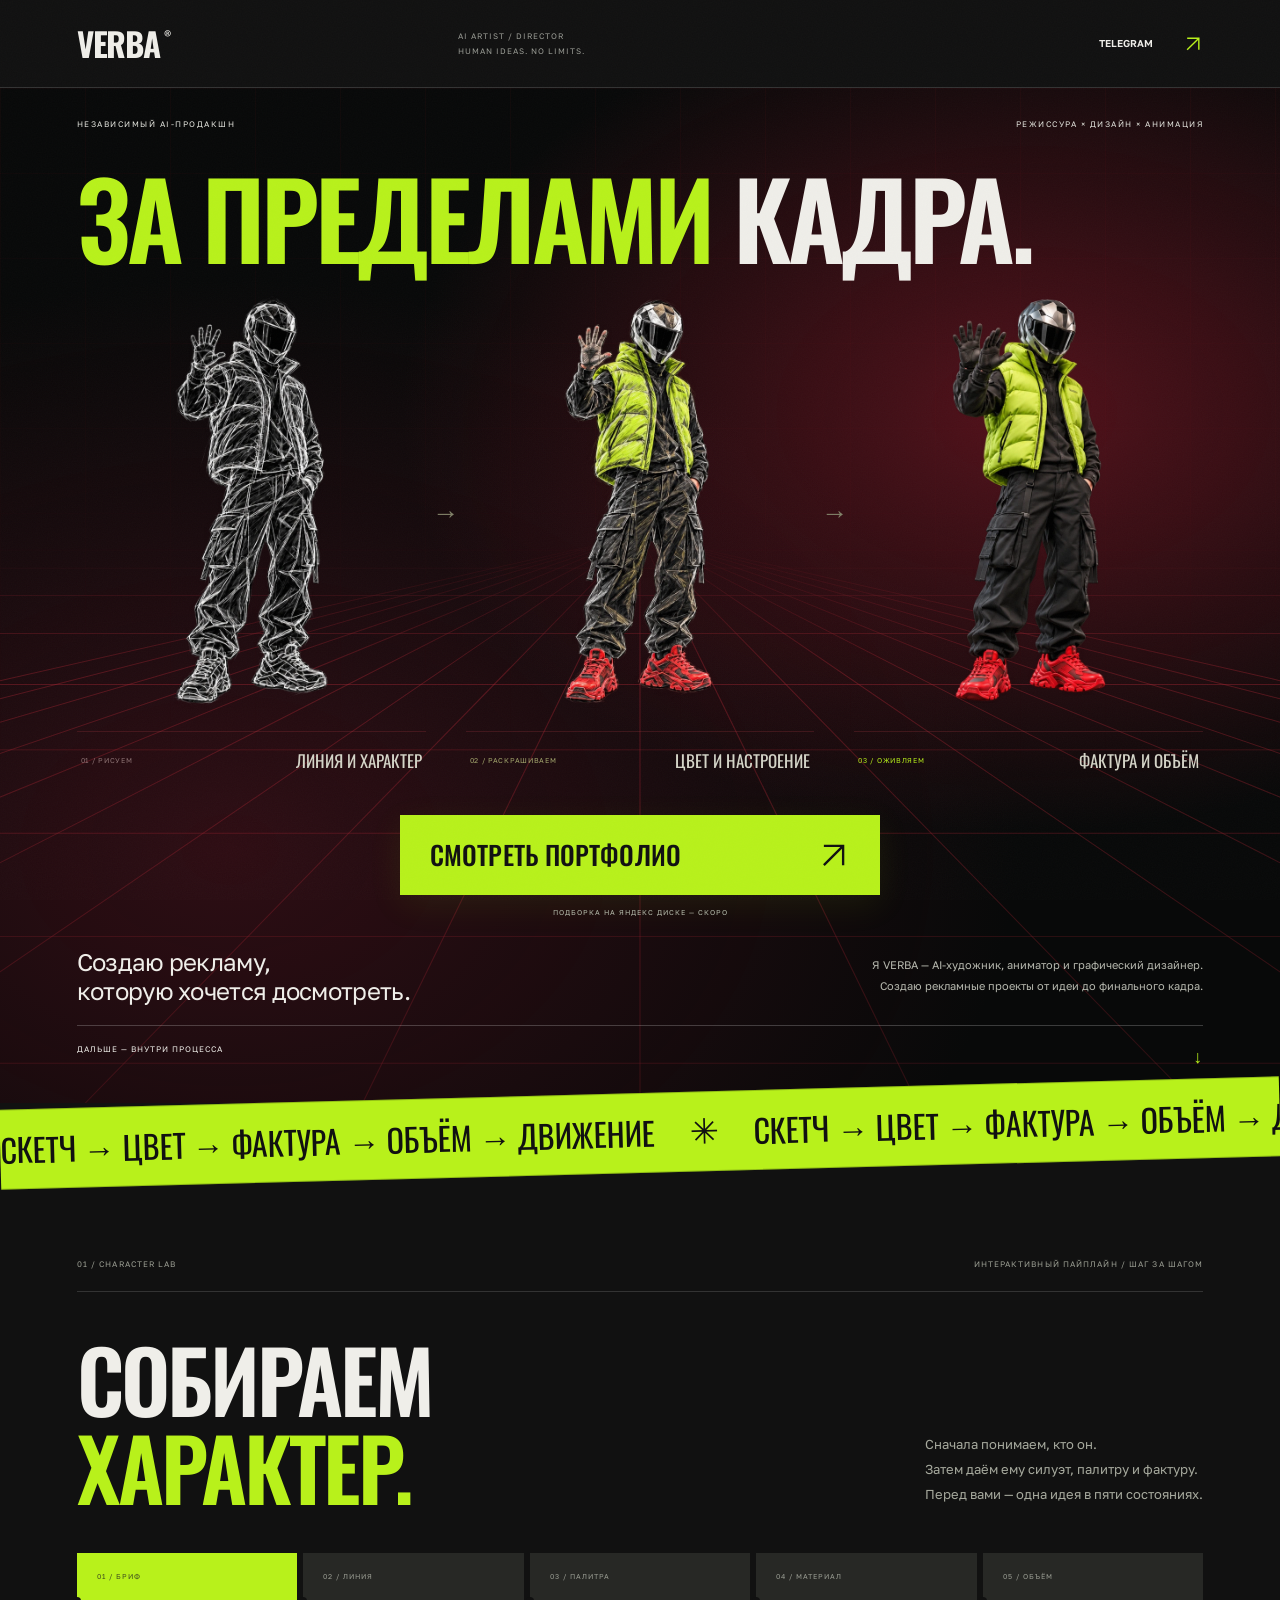
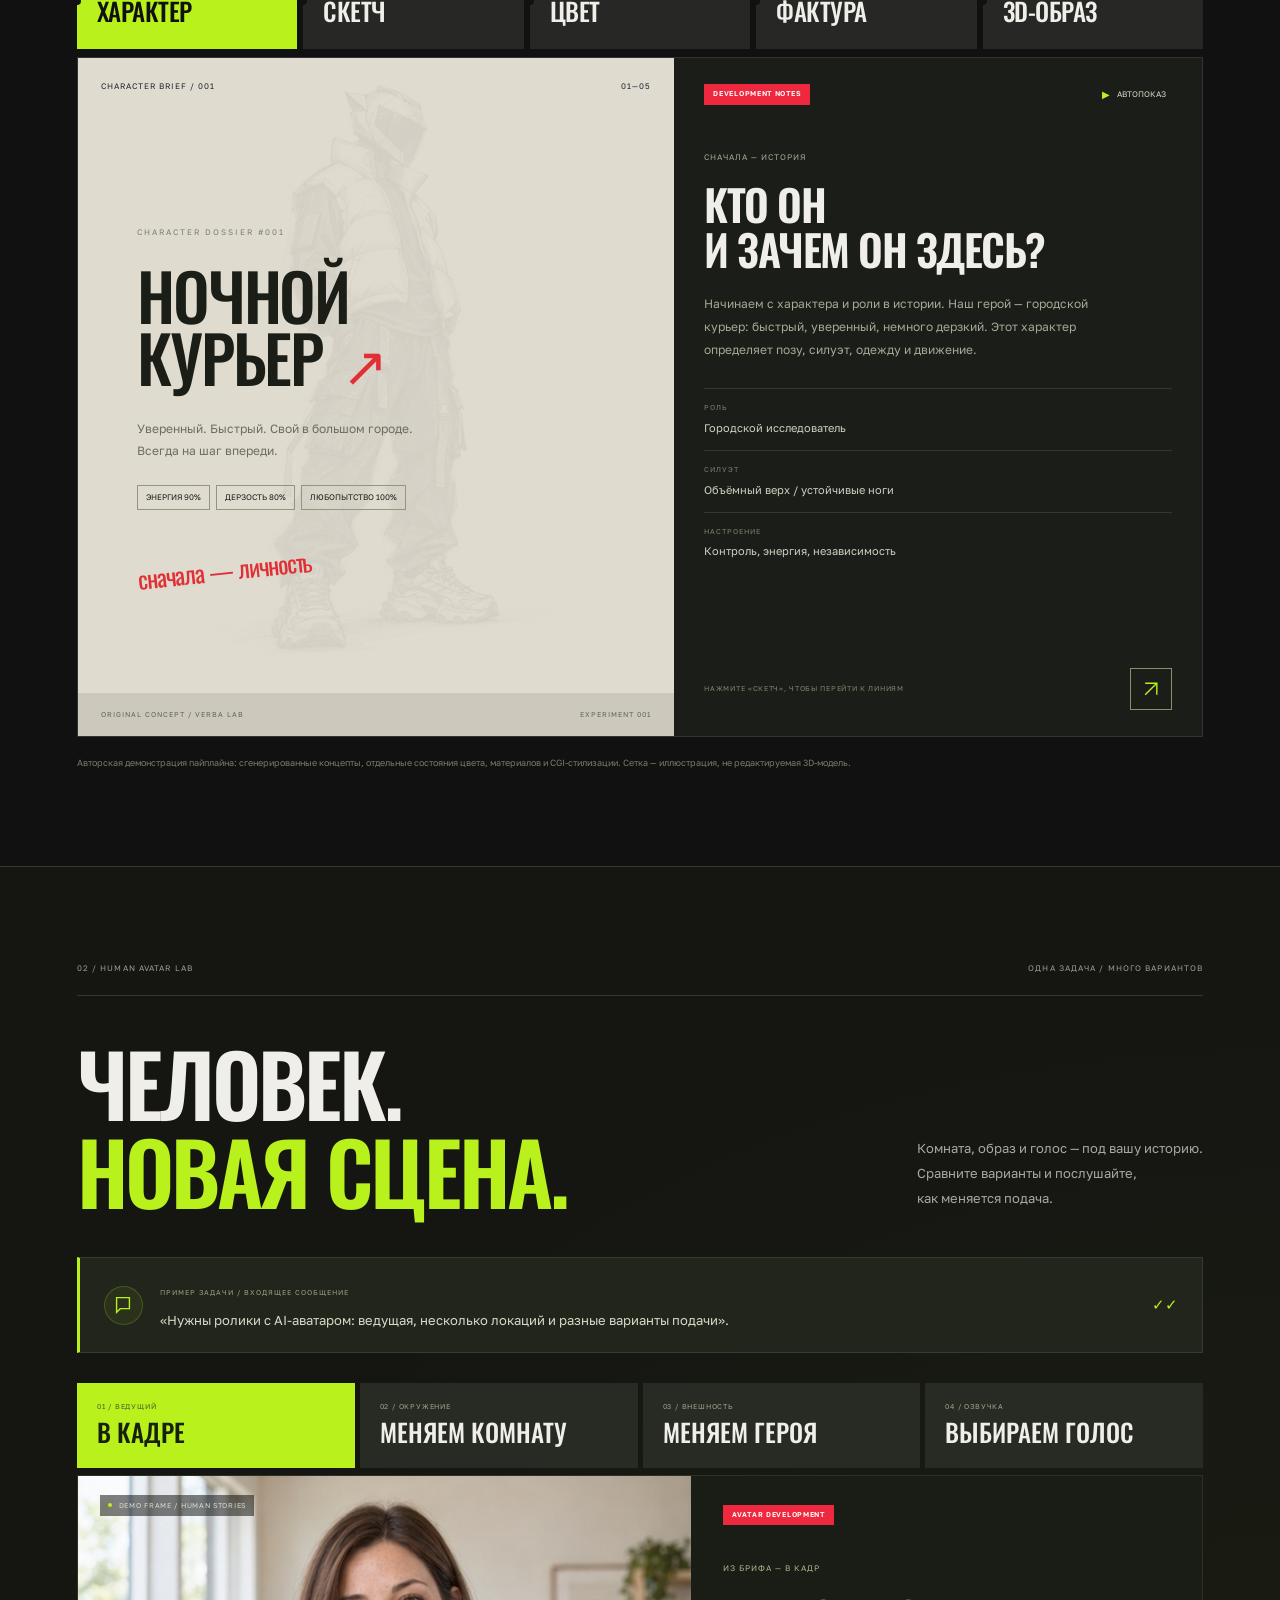
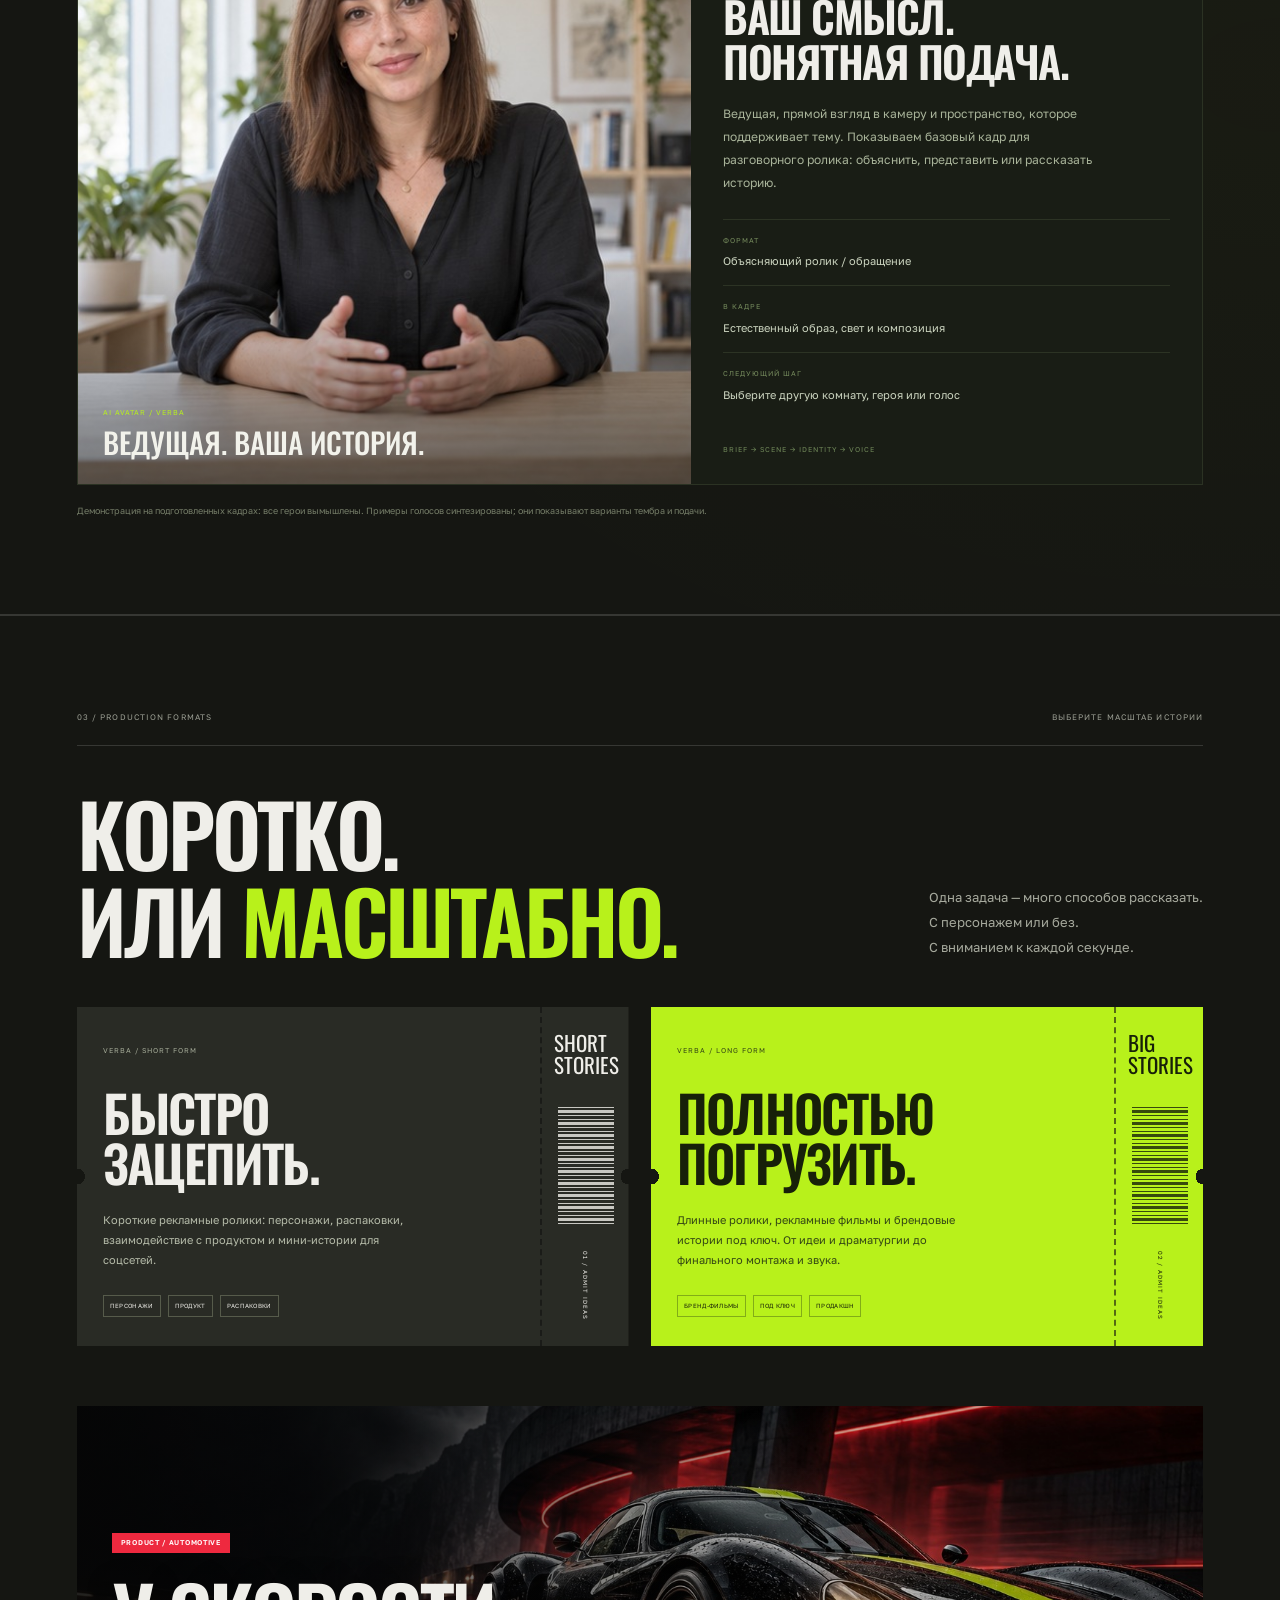
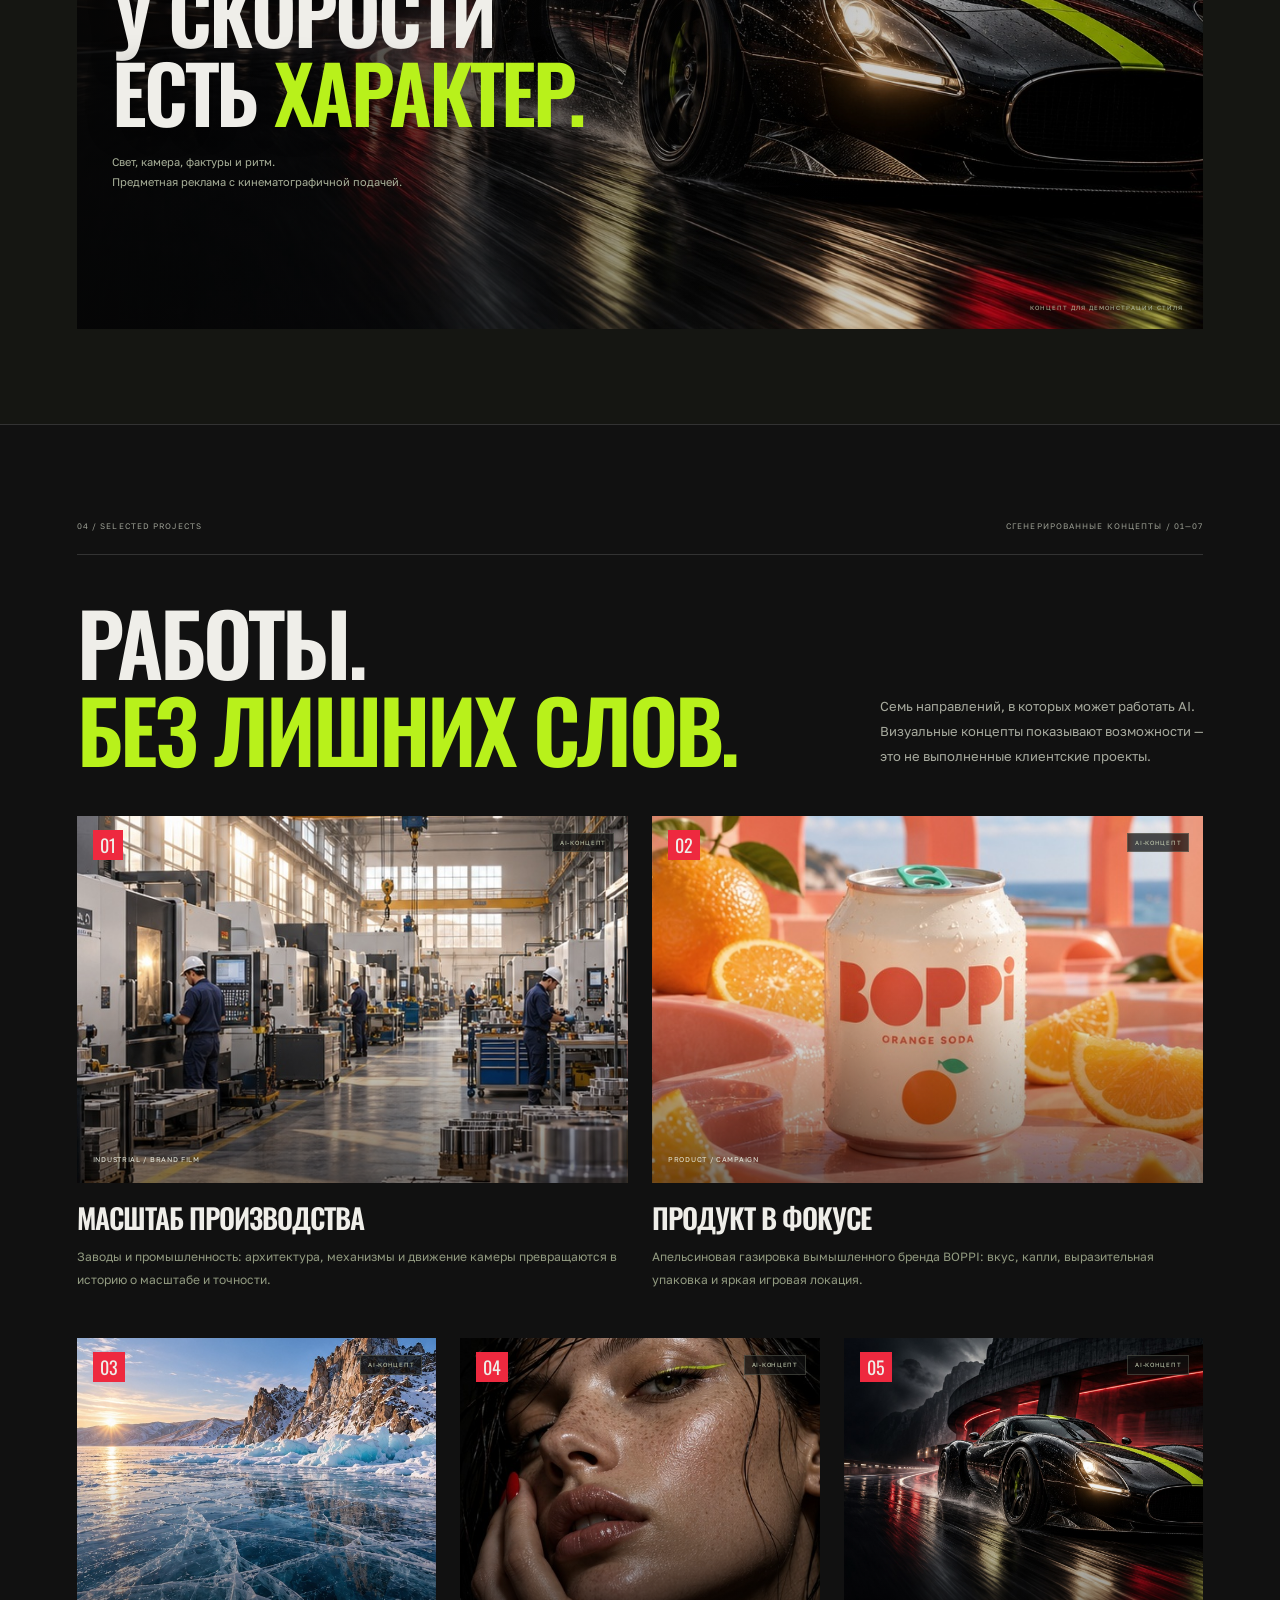
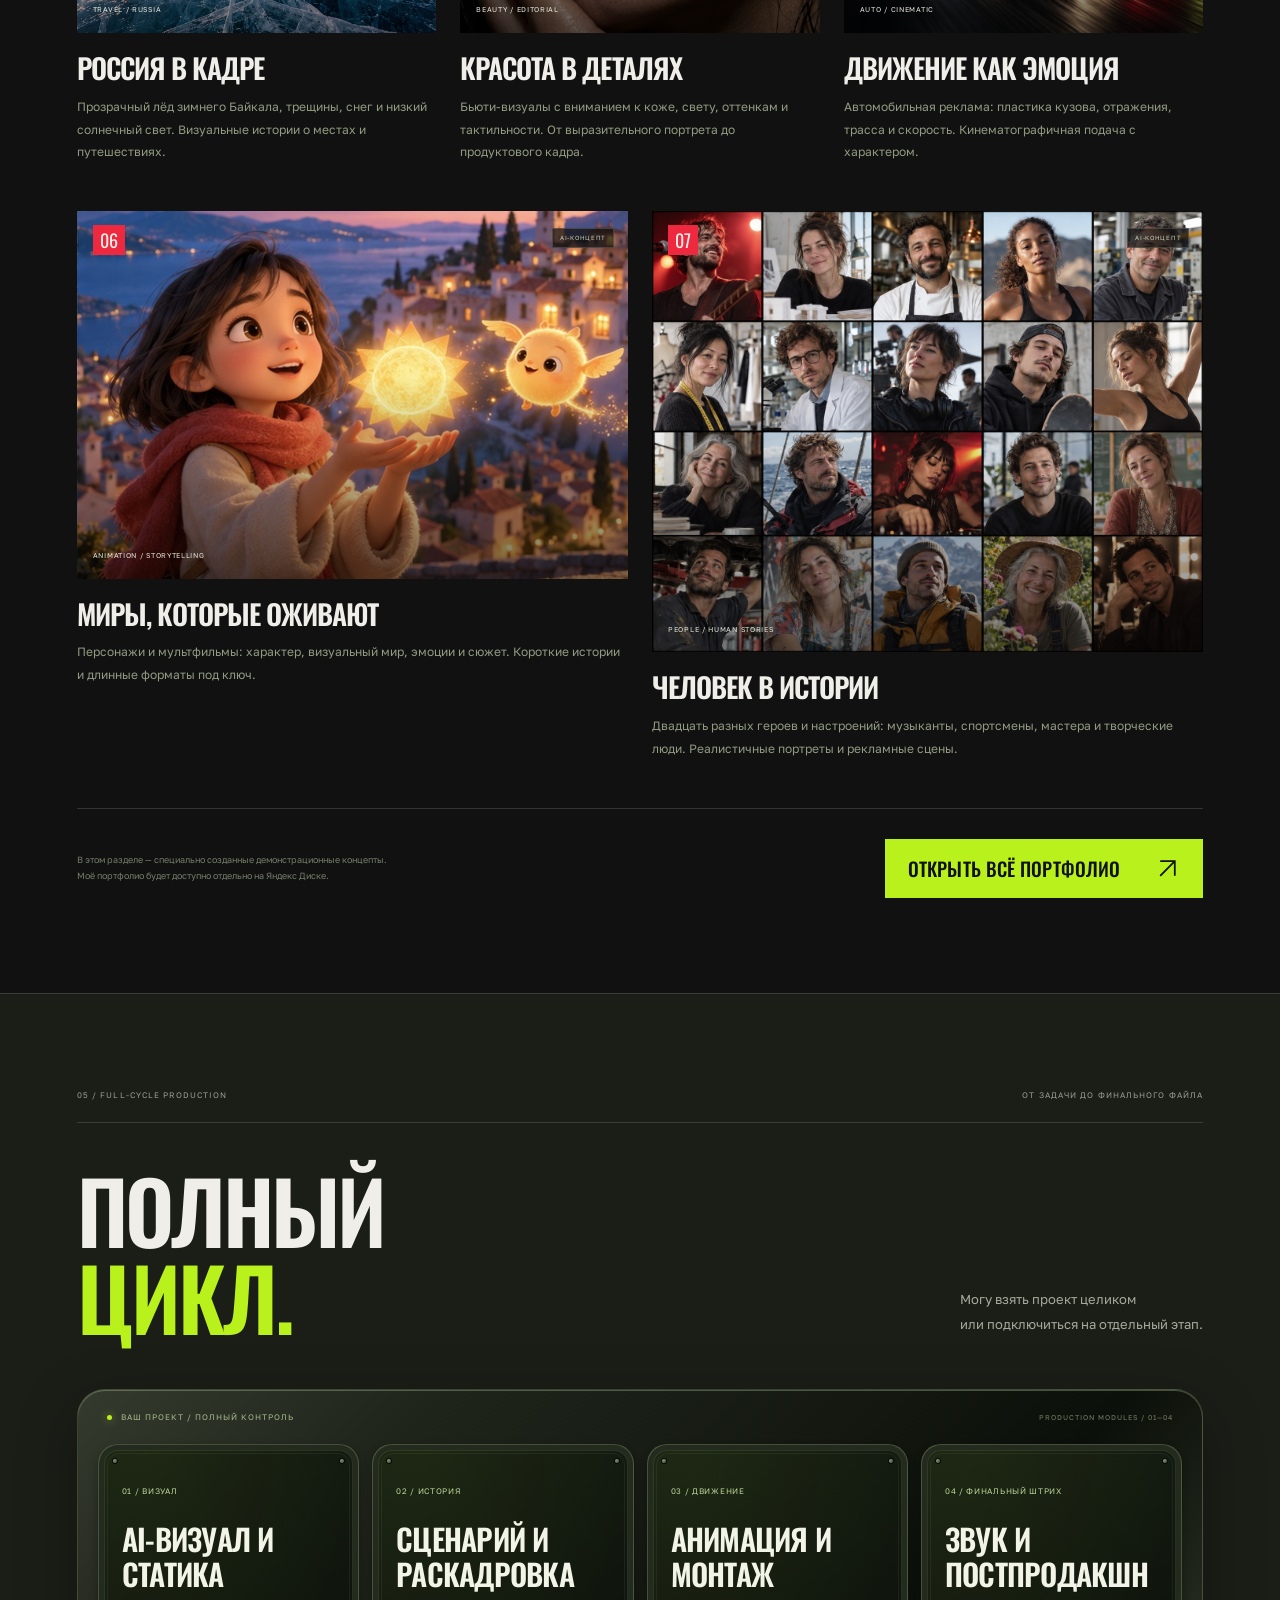
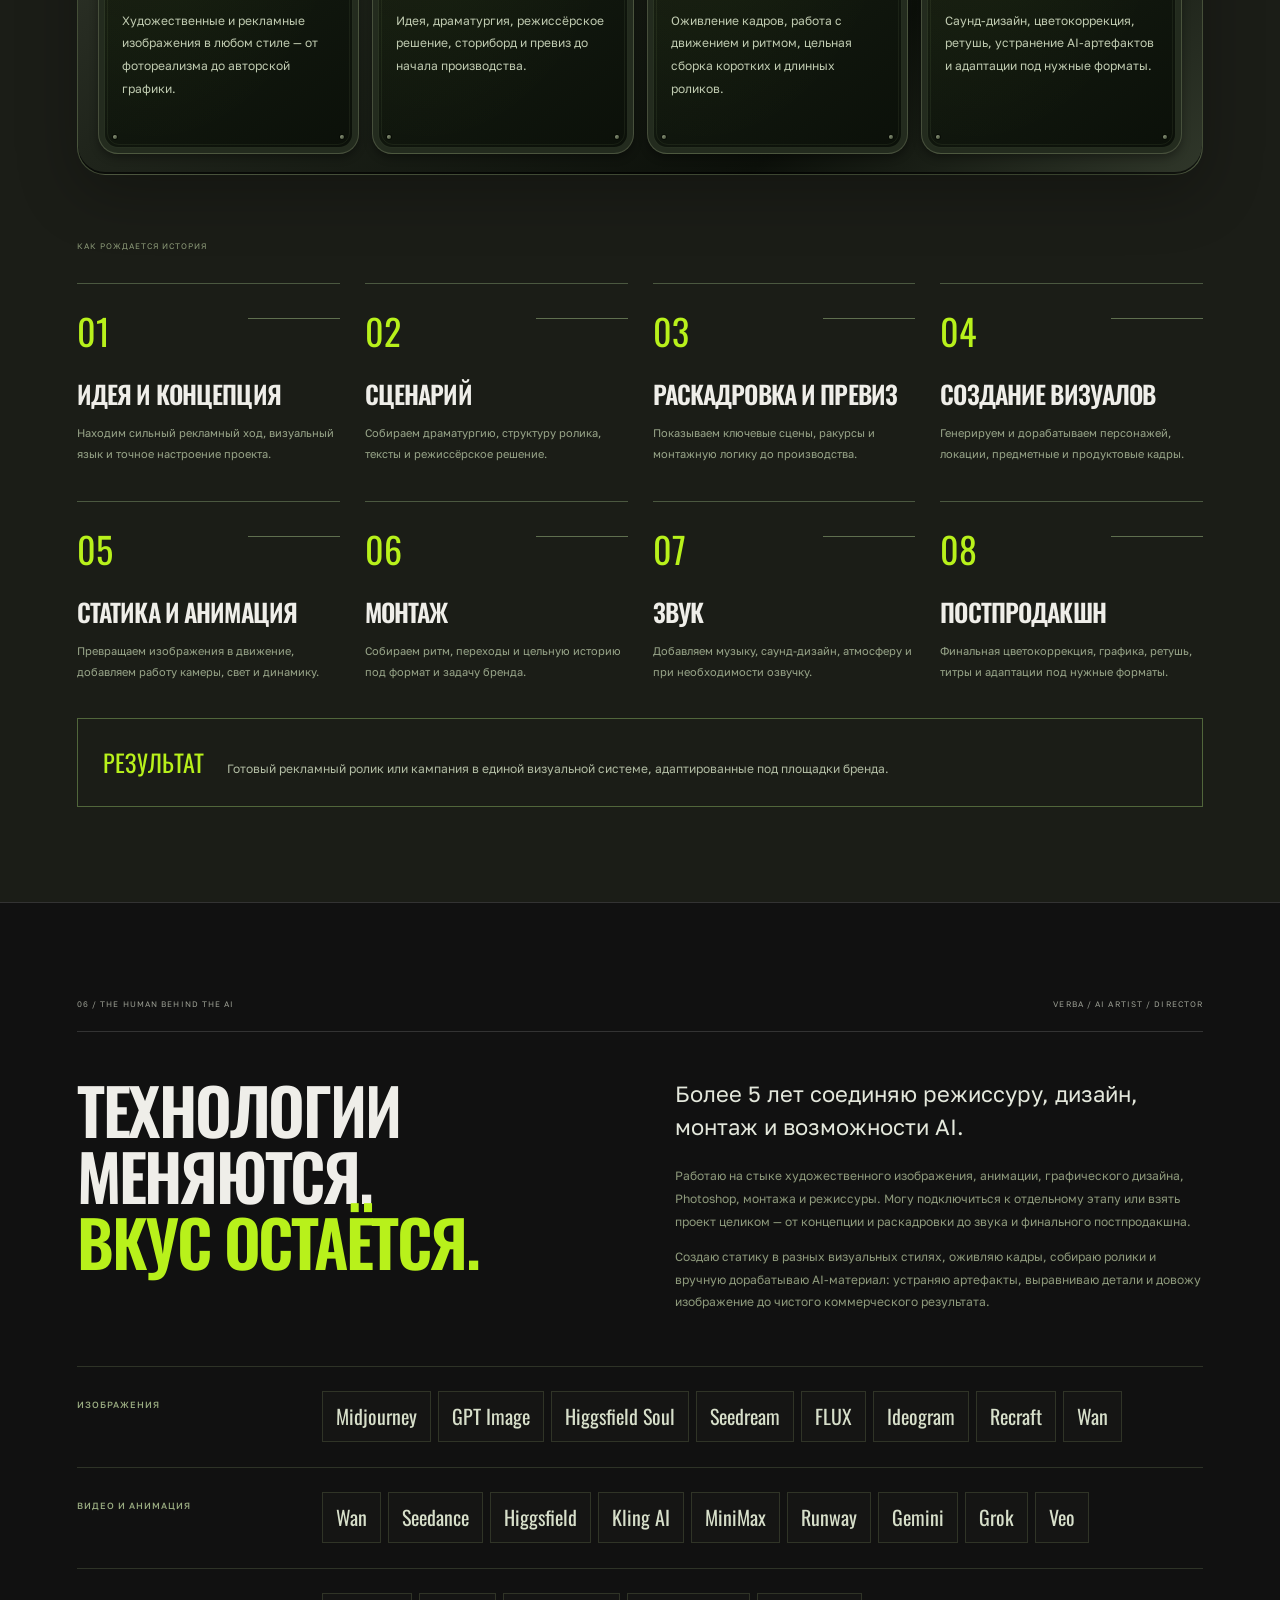
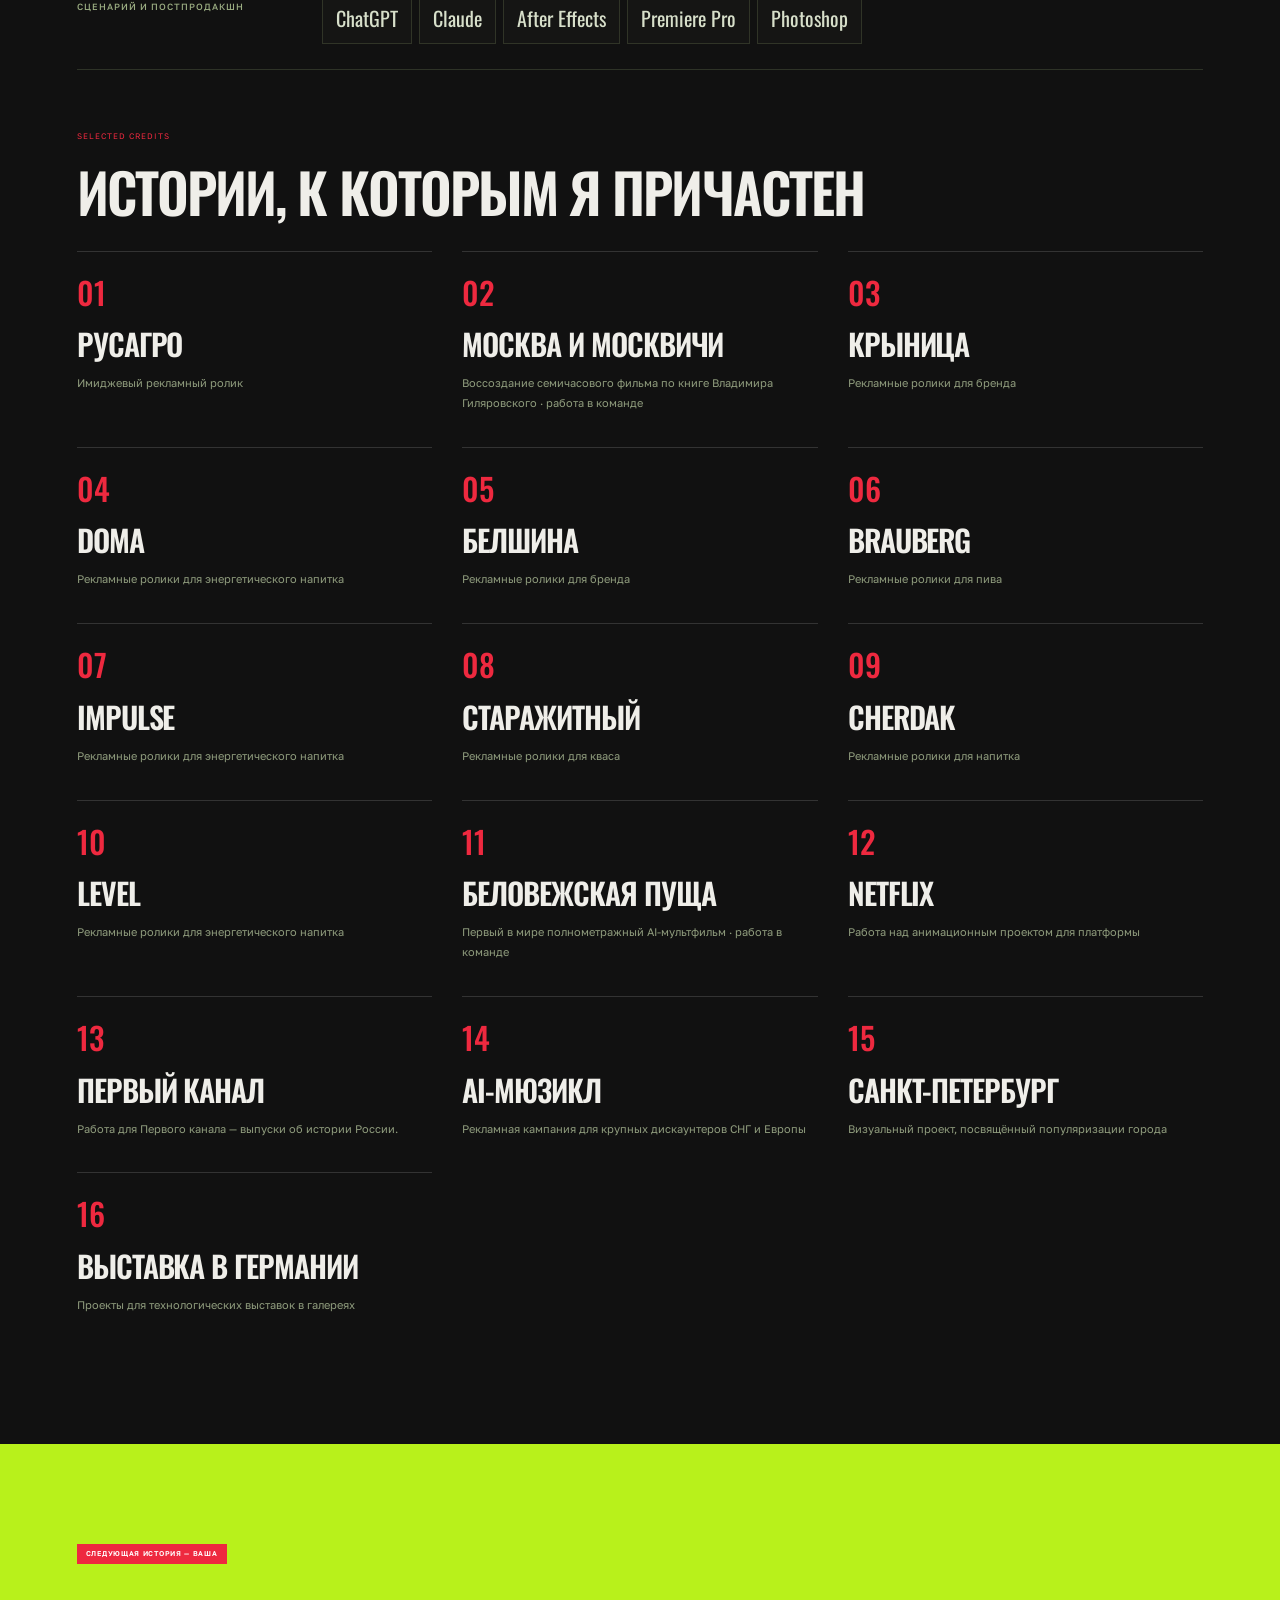
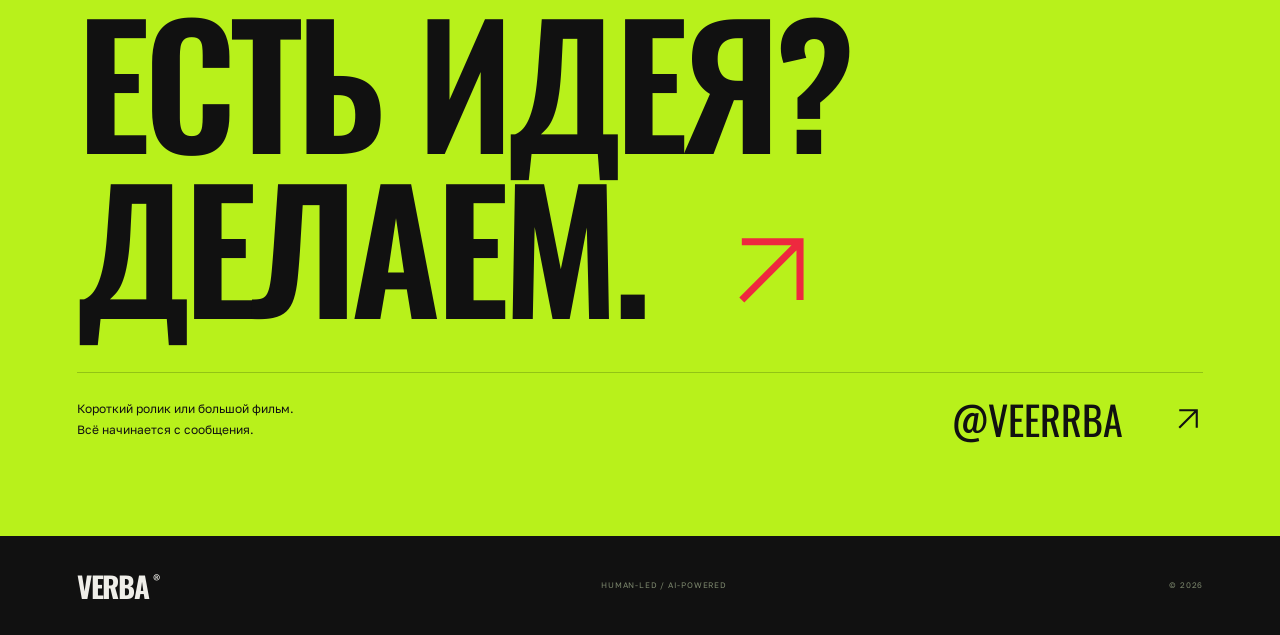
==== commit 41ba96b5: "Correct brand spelling and project credits" ====
--- a/index.html
+++ b/index.html
@@ -4,4 +4,4 @@
 <div class="marquee" aria-hidden="true"><div>СКЕТЧ → ЦВЕТ → ФАКТУРА → ОБЪЁМ → ДВИЖЕНИЕ <b>✳</b> СКЕТЧ → ЦВЕТ → ФАКТУРА → ОБЪЁМ → ДВИЖЕНИЕ <b>✳</b></div></div>
 <section class="lab section" id="lab"><div class="section-label"><span>01 / CHARACTER LAB</span><span>ИНТЕРАКТИВНЫЙ ПАЙПЛАЙН / ШАГ ЗА ШАГОМ</span></div><div class="section-heading"><h2>СОБИРАЕМ<br><span class="lime-text">ХАРАКТЕР.</span></h2><p>Сначала понимаем, кто он.<br>Затем даём ему силуэт, палитру и фактуру.<br>Перед вами — одна идея в пяти состояниях.</p></div><div class="stage-tabs" role="tablist" aria-label="Этапы создания персонажа"><button role="tab" id="tab-0" data-stage="0" aria-selected="true" aria-controls="stage-panel"><span>01 / БРИФ</span><strong>ХАРАКТЕР</strong></button><button role="tab" id="tab-1" data-stage="1" aria-selected="false" tabindex="-1" aria-controls="stage-panel"><span>02 / ЛИНИЯ</span><strong>СКЕТЧ</strong></button><button role="tab" id="tab-2" data-stage="2" aria-selected="false" tabindex="-1" aria-controls="stage-panel"><span>03 / ПАЛИТРА</span><strong>ЦВЕТ</strong></button><button role="tab" id="tab-3" data-stage="3" aria-selected="false" tabindex="-1" aria-controls="stage-panel"><span>04 / МАТЕРИАЛ</span><strong>ФАКТУРА</strong></button><button role="tab" id="tab-4" data-stage="4" aria-selected="false" tabindex="-1" aria-controls="stage-panel"><span>05 / ОБЪЁМ</span><strong>3D-ОБРАЗ</strong></button></div><div class="lab-workspace" id="stage-panel" role="tabpanel" aria-labelledby="tab-0"><div class="lab-view"><div class="view-label"><span id="view-label">CHARACTER BRIEF / 001</span><span id="view-counter">01—05</span></div><div class="character-view"><img id="base-image" src="assets/courier-sketch.jpg" alt="Исходное состояние персонажа"><img id="overlay-image" src="assets/courier-sketch.jpg" alt="Следующий этап разработки персонажа"><div class="reveal-edge" id="reveal-edge" hidden><span>↔</span></div><div class="brief-board" id="brief-board"><span class="brief-note">CHARACTER DOSSIER #001</span><h3>НОЧНОЙ<br>КУРЬЕР<span>↗</span></h3><p>Уверенный. Быстрый. Свой в большом городе.<br>Всегда на шаг впереди.</p><div class="brief-traits"><span>ЭНЕРГИЯ 90%</span><span>ДЕРЗОСТЬ 80%</span><span>ЛЮБОПЫТСТВО 100%</span></div><div class="brief-scribble">сначала — личность</div></div><div class="scan-line" aria-hidden="true"></div></div><div class="comparison-controls" id="comparison-controls" hidden><div><span id="comparison-label">ПРОЯВИТЬ ЦВЕТ</span><output id="reveal-output" for="reveal-range">100%</output></div><input id="reveal-range" type="range" min="0" max="100" value="100" aria-label="Проявление следующего этапа"><div class="compare-endpoints"><span id="compare-from">СКЕТЧ</span><span id="compare-to">ЦВЕТ</span></div></div><div class="view-footer"><span>ORIGINAL CONCEPT / VERBA LAB</span><span>EXPERIMENT 001</span></div></div><div class="lab-notes"><div class="notes-top"><span class="red-tag">DEVELOPMENT NOTES</span><button id="play-process" aria-pressed="false"><span>▶︎</span> АВТОПОКАЗ</button></div><div class="stage-copy" aria-live="polite"><span id="stage-kicker">СНАЧАЛА — ИСТОРИЯ</span><h3 id="stage-title">КТО ОН<br>И ЗАЧЕМ ОН ЗДЕСЬ?</h3><p id="stage-text">Начинаем с характера и роли в истории. Наш герой — городской курьер: быстрый, уверенный, немного дерзкий. Этот характер определяет позу, силуэт, одежду и движение.</p></div><div class="stage-specific" id="personality"><div class="trait"><span>РОЛЬ</span><strong>Городской исследователь</strong></div><div class="trait"><span>СИЛУЭТ</span><strong>Объёмный верх / устойчивые ноги</strong></div><div class="trait"><span>НАСТРОЕНИЕ</span><strong>Контроль, энергия, независимость</strong></div></div><div class="stage-specific" id="palette" hidden><div class="swatch-row"><span style="--color:#b8f11b"></span><div><strong>ACID LIME</strong><p>Энергия и заметность. Главный акцент.</p></div></div><div class="swatch-row"><span style="--color:#ee293f"></span><div><strong>SIGNAL RED</strong><p>Импульс и движение. Детали и обувь.</p></div></div><div class="swatch-row"><span style="--color:#333538"></span><div><strong>GRAPHITE</strong><p>Контраст и технологичность. Основа.</p></div></div></div><div class="stage-specific" id="materials" hidden><p class="mini-label">ВЫБЕРИТЕ МАТЕРИАЛ — РАССМОТРИТЕ ДЕТАЛЬ</p><div class="material-buttons"><button data-material="nylon" class="selected"><span class="nylon-patch"></span>НЕЙЛОН</button><button data-material="metal"><span class="metal-patch"></span>МЕТАЛЛ</button><button data-material="rubber"><span class="rubber-patch"></span>РЕЗИНА</button></div><div class="material-detail" id="material-detail" role="img" aria-label="Крупный план материала персонажа"><span id="material-description">Ткань: переплетение, швы, мягкий объём.</span></div></div><div class="stage-specific" id="wire-notes" hidden><div class="mesh-symbol" aria-hidden="true"></div><p>Сетка показывает конструкцию формы. Потяните ползунок, чтобы проявить поверх неё финальный образ с материалами и светом.</p><span class="mini-label">CGI-СТИЛИЗАЦИЯ / ВИЗУАЛЬНАЯ СХЕМА СЕТКИ</span></div><div class="notes-bottom"><span id="stage-hint">НАЖМИТЕ «СКЕТЧ», ЧТОБЫ ПЕРЕЙТИ К ЛИНИЯМ</span><button id="next-stage" aria-label="Следующий этап"><svg class="arrow" viewBox="0 0 24 24" fill="none" aria-hidden="true"><path d="M5 19 19 5M5 5h14v14" stroke="currentColor" stroke-width="1.7"/></svg></button></div></div></div><p class="caption">Авторская демонстрация пайплайна: сгенерированные концепты, отдельные состояния цвета, материалов и CGI-стилизации. Сетка — иллюстрация, не редактируемая 3D-модель.</p></section>
 <section class="avatar-lab section" id="avatar-lab"><div class="section-label"><span>02 / HUMAN AVATAR LAB</span><span>ОДНА ЗАДАЧА / МНОГО ВАРИАНТОВ</span></div><div class="section-heading"><h2>ЧЕЛОВЕК.<br><span class="lime-text">НОВАЯ СЦЕНА.</span></h2><p>Комната, образ и голос — под вашу историю.<br>Сравните варианты и послушайте,<br>как меняется подача.</p></div><div class="avatar-message"><span class="message-icon" aria-hidden="true"><svg viewBox="0 0 24 24" fill="none"><path d="M5 4h14v12H9l-4 4V4Z" stroke="currentColor" stroke-width="1.5"/></svg></span><div><span>ПРИМЕР ЗАДАЧИ / ВХОДЯЩЕЕ СООБЩЕНИЕ</span><p>«Нужны ролики с AI-аватаром: ведущая, несколько локаций и разные варианты подачи».</p></div><span class="message-check" aria-hidden="true">✓✓</span></div><div class="avatar-tabs" role="tablist" aria-label="Возможности AI-аватара"><button id="avtab-presenter" role="tab" data-avatar-mode="presenter" aria-controls="avatar-panel" aria-selected="true"><span>01 / ВЕДУЩИЙ</span><strong>В КАДРЕ</strong></button><button id="avtab-room" role="tab" data-avatar-mode="room" aria-controls="avatar-panel" aria-selected="false" tabindex="-1"><span>02 / ОКРУЖЕНИЕ</span><strong>МЕНЯЕМ КОМНАТУ</strong></button><button id="avtab-identity" role="tab" data-avatar-mode="identity" aria-controls="avatar-panel" aria-selected="false" tabindex="-1"><span>03 / ВНЕШНОСТЬ</span><strong>МЕНЯЕМ ГЕРОЯ</strong></button><button id="avtab-voice" role="tab" data-avatar-mode="voice" aria-controls="avatar-panel" aria-selected="false" tabindex="-1"><span>04 / ОЗВУЧКА</span><strong>ВЫБИРАЕМ ГОЛОС</strong></button></div><div class="avatar-workspace" id="avatar-panel" role="tabpanel" aria-labelledby="avtab-presenter"><div class="avatar-view"><div class="avatar-frame" id="avatar-frame"><img id="avatar-base" src="assets/avatar-home.jpg" loading="lazy" alt="Реалистичная ведущая сидит за столом в светлом домашнем кабинете"><img id="avatar-overlay" src="assets/avatar-studio.jpg" loading="lazy" alt="Та же ведущая в тёмной подкаст-студии" hidden><span class="avatar-divider" id="avatar-divider" hidden><span>↔</span></span><span class="avatar-frame-label"><i></i> DEMO FRAME / HUMAN STORIES</span><div class="avatar-lower-third"><span>AI AVATAR / VERBA</span><strong id="avatar-frame-title">ВЕДУЩАЯ. ВАША ИСТОРИЯ.</strong></div></div><div class="avatar-compare-controls" id="avatar-compare-controls" hidden><div><label id="avatar-range-label" for="avatar-range">МЕНЯЕМ КОМНАТУ</label><output id="avatar-range-output" for="avatar-range">50%</output></div><input type="range" id="avatar-range" min="0" max="100" value="50" aria-label="Сравнить комнаты"><div><span id="avatar-before">ДОМАШНЯЯ СТУДИЯ</span><span id="avatar-after">ПОДКАСТ-СТУДИЯ</span></div></div></div><aside class="avatar-notes"><span class="red-tag">AVATAR DEVELOPMENT</span><div class="avatar-copy" aria-live="polite"><span id="avatar-kicker">ИЗ БРИФА — В КАДР</span><h3 id="avatar-title">ВАШ СМЫСЛ.<br>ПОНЯТНАЯ ПОДАЧА.</h3><p id="avatar-description">Ведущая, прямой взгляд в камеру и пространство, которое поддерживает тему. Показываем базовый кадр для разговорного ролика: объяснить, представить или рассказать историю.</p></div><div class="avatar-mode-content" id="avatar-presenter-notes"><div class="avatar-note-row"><span>ФОРМАТ</span><strong>Объясняющий ролик / обращение</strong></div><div class="avatar-note-row"><span>В КАДРЕ</span><strong>Естественный образ, свет и композиция</strong></div><div class="avatar-note-row"><span>СЛЕДУЮЩИЙ ШАГ</span><strong>Выберите другую комнату, героя или голос</strong></div></div><div class="avatar-mode-content" id="avatar-room-notes" hidden><div class="room-choice"><span class="room-swatch home-swatch"></span><div><strong>ДОМАШНЯЯ СТУДИЯ</strong><p>Мягкий дневной свет. Тёплый личный тон.</p></div></div><div class="room-choice"><span class="room-swatch studio-swatch"></span><div><strong>ПОДКАСТ-СТУДИЯ</strong><p>Графит, красный акцент. Собранный деловой кадр.</p></div></div><p class="avatar-help">Потяните разделитель на кадре или ползунок под ним.</p></div><div class="avatar-mode-content" id="avatar-identity-notes" hidden><span class="avatar-option-label">ВЫБЕРИТЕ НОВЫЙ ОБРАЗ</span><div class="avatar-identity-options" role="group" aria-label="Новый образ ведущего"><button data-avatar-person="woman" aria-pressed="true"><img src="assets/avatar-woman.jpg" loading="lazy" alt="Другая ведущая"><span>ДРУГАЯ ВЕДУЩАЯ</span></button><button data-avatar-person="man" aria-pressed="false"><img src="assets/avatar-man.jpg" loading="lazy" alt="Мужчина-ведущий"><span>МУЖЧИНА-ВЕДУЩИЙ</span></button></div><p class="avatar-help">Та же сцена, другая внешность. Сравните исходный и новый образ ползунком.</p></div><div class="avatar-mode-content" id="avatar-voice-notes" hidden><p class="avatar-option-label">ОДИН ТЕКСТ / ТРИ ВАРИАНТА ОЗВУЧКИ</p><div class="avatar-voice-options"><button data-voice="calm" aria-pressed="false"><span class="voice-play" aria-hidden="true">▶︎</span><span><strong>СПОКОЙНО</strong><small>Ровная объясняющая подача</small></span><span class="voice-wave" aria-hidden="true"><i></i><i></i><i></i><i></i><i></i></span></button><button data-voice="energy" aria-pressed="false"><span class="voice-play" aria-hidden="true">▶︎</span><span><strong>ЭНЕРГИЧНО</strong><small>Быстрее, с рекламным ритмом</small></span><span class="voice-wave" aria-hidden="true"><i></i><i></i><i></i><i></i><i></i></span></button><button data-voice="warm" aria-pressed="false"><span class="voice-play" aria-hidden="true">▶︎</span><span><strong>УВЕРЕННО</strong><small>Другой тембр и темп</small></span><span class="voice-wave" aria-hidden="true"><i></i><i></i><i></i><i></i><i></i></span></button></div><audio id="avatar-audio" controls preload="none" hidden aria-label="Пример синтетической озвучки"></audio><p id="avatar-audio-status" class="avatar-help" role="status">Нажмите на вариант, чтобы послушать пример.</p><p class="avatar-script">«Привет! Я помогу рассказать о вашем проекте. Выбираем образ, пространство и подачу — и собираем вашу историю».</p></div><span class="avatar-notes-foot">BRIEF → SCENE → IDENTITY → VOICE</span></aside></div><p class="caption">Демонстрация на подготовленных кадрах: все герои вымышлены. Примеры голосов синтезированы; они показывают варианты тембра и подачи.</p></section><section class="formats section"><div class="section-label"><span>03 / PRODUCTION FORMATS</span><span>ВЫБЕРИТЕ МАСШТАБ ИСТОРИИ</span></div><div class="section-heading"><h2>КОРОТКО.<br>ИЛИ <span class="lime-text">МАСШТАБНО.</span></h2><p>Одна задача — много способов рассказать.<br>С персонажем или без.<br>С вниманием к каждой секунде.</p></div><div class="format-tickets"><article class="format-ticket"><div class="ticket-main"><span class="ticket-id">VERBA / SHORT FORM</span><h3>БЫСТРО<br>ЗАЦЕПИТЬ.</h3><p>Короткие рекламные ролики: персонажи, распаковки, взаимодействие с продуктом и мини-истории для соцсетей.</p><div class="ticket-tags"><span>ПЕРСОНАЖИ</span><span>ПРОДУКТ</span><span>РАСПАКОВКИ</span></div></div><div class="ticket-stub"><span>SHORT<br>STORIES</span><div class="barcode"></div><span>01 / ADMIT IDEAS</span></div></article><article class="format-ticket green-ticket"><div class="ticket-main"><span class="ticket-id">VERBA / LONG FORM</span><h3>ПОЛНОСТЬЮ<br>ПОГРУЗИТЬ.</h3><p>Длинные ролики, рекламные фильмы и брендовые истории под ключ. От идеи и драматургии до финального монтажа и звука.</p><div class="ticket-tags"><span>БРЕНД-ФИЛЬМЫ</span><span>ПОД КЛЮЧ</span><span>ПРОДАКШН</span></div></div><div class="ticket-stub"><span>BIG<br>STORIES</span><div class="barcode"></div><span>02 / ADMIT IDEAS</span></div></article></div><div class="automotive-strip"><img src="assets/speed-coupe.jpg" loading="lazy" alt="Чёрное спортивное купе с лаймовой полосой на мокрой дороге в красном свете"><div><span class="red-tag">PRODUCT / AUTOMOTIVE</span><h3>У СКОРОСТИ<br>ЕСТЬ <span>ХАРАКТЕР.</span></h3><p>Свет, камера, фактуры и ритм.<br>Предметная реклама с кинематографичной подачей.</p></div><span class="strip-note">КОНЦЕПТ ДЛЯ ДЕМОНСТРАЦИИ СТИЛЯ</span></div></section>
-<section class="selected section"><div class="section-label"><span>04 / SELECTED PROJECTS</span><span>СГЕНЕРИРОВАННЫЕ КОНЦЕПТЫ / 01—07</span></div><div class="section-heading"><h2>РАБОТЫ.<br><span class="lime-text">БЕЗ ЛИШНИХ СЛОВ.</span></h2><p>Семь направлений, в которых может работать AI.<br>Визуальные концепты показывают возможности —<br>это не выполненные клиентские проекты.</p></div><div class="project-grid concept-projects"><article class="project-card"><div class="project-image"><img loading="lazy" src="assets/concept-industry-v6.jpg" alt="Реалистичный светлый действующий завод с оборудованием и рабочими"><span class="project-index">01</span><span class="project-category">INDUSTRIAL / BRAND FILM</span><span class="concept-badge">AI-КОНЦЕПТ</span></div><div class="project-copy"><h3>МАСШТАБ ПРОИЗВОДСТВА</h3><p>Заводы и промышленность: архитектура, механизмы и движение камеры превращаются в историю о масштабе и точности.</p></div></article><article class="project-card"><div class="project-image"><img loading="lazy" src="assets/concept-product-v6.jpg" alt="Апельсиновая газировка вымышленного бренда BOPPI в яркой игровой локации"><span class="project-index">02</span><span class="project-category">PRODUCT / CAMPAIGN</span><span class="concept-badge">AI-КОНЦЕПТ</span></div><div class="project-copy"><h3>ПРОДУКТ В ФОКУСЕ</h3><p>Апельсиновая газировка вымышленного бренда BOPPI: вкус, капли, выразительная упаковка и яркая игровая локация.</p></div></article><article class="project-card"><div class="project-image"><img loading="lazy" src="assets/concept-russia-v6.jpg" alt="Зимний Байкал: прозрачный лёд с трещинами, скалы и снег"><span class="project-index">03</span><span class="project-category">TRAVEL / RUSSIA</span><span class="concept-badge">AI-КОНЦЕПТ</span></div><div class="project-copy"><h3>РОССИЯ В КАДРЕ</h3><p>Прозрачный лёд зимнего Байкала, трещины, снег и низкий солнечный свет. Визуальные истории о местах и путешествиях.</p></div></article><article class="project-card"><div class="project-image"><img loading="lazy" src="assets/concept-beauty.jpg" alt="Бьюти-портрет с лаймовой подводкой и красным акцентом"><span class="project-index">04</span><span class="project-category">BEAUTY / EDITORIAL</span><span class="concept-badge">AI-КОНЦЕПТ</span></div><div class="project-copy"><h3>КРАСОТА В ДЕТАЛЯХ</h3><p>Бьюти-визуалы с вниманием к коже, свету, оттенкам и тактильности. От выразительного портрета до продуктового кадра.</p></div></article><article class="project-card"><div class="project-image"><img loading="lazy" src="assets/concept-auto.jpg" alt="Спортивное купе в красном свете на мокрой дороге"><span class="project-index">05</span><span class="project-category">AUTO / CINEMATIC</span><span class="concept-badge">AI-КОНЦЕПТ</span></div><div class="project-copy"><h3>ДВИЖЕНИЕ КАК ЭМОЦИЯ</h3><p>Автомобильная реклама: пластика кузова, отражения, трасса и скорость. Кинематографичная подача с характером.</p></div></article><article class="project-card"><div class="project-image"><img loading="lazy" src="assets/concept-animation-v6.jpg" alt="Девочка и маленький летающий компаньон находят светящееся бумажное солнце"><span class="project-index">06</span><span class="project-category">ANIMATION / STORYTELLING</span><span class="concept-badge">AI-КОНЦЕПТ</span></div><div class="project-copy"><h3>МИРЫ, КОТОРЫЕ ОЖИВАЮТ</h3><p>Персонажи и мультфильмы: характер, визуальный мир, эмоции и сюжет. Короткие истории и длинные форматы под ключ.</p></div></article><article class="project-card"><div class="project-image"><img loading="lazy" src="assets/concept-people-v7.jpg" alt="Коллаж из двадцати разных реалистичных взрослых людей: музыканты, художники, спортсмены и другие герои"><span class="project-index">07</span><span class="project-category">PEOPLE / HUMAN STORIES</span><span class="concept-badge">AI-КОНЦЕПТ</span></div><div class="project-copy"><h3>ЧЕЛОВЕК В ИСТОРИИ</h3><p>Двадцать разных героев и настроений: музыканты, спортсмены, мастера и творческие люди. Реалистичные портреты и рекламные сцены.</p></div></article></div><div class="projects-footer"><p class="caption">В этом разделе — специально созданные демонстрационные концепты.<br>Моё портфолио будет доступно отдельно на Яндекс Диске.</p><button class="button lime portfolio-button">ОТКРЫТЬ ВСЁ ПОРТФОЛИО <svg class="arrow" viewBox="0 0 24 24" fill="none" aria-hidden="true"><path d="M5 19 19 5M5 5h14v14" stroke="currentColor" stroke-width="1.7"/></svg></button></div></section><section class="production section"><div class="section-label"><span>05 / FULL-CYCLE PRODUCTION</span><span>ОТ ЗАДАЧИ ДО ФИНАЛЬНОГО ФАЙЛА</span></div><div class="section-heading"><h2>ПОЛНЫЙ<br><span class="lime-text">ЦИКЛ.</span></h2><p>Могу взять проект целиком<br>или подключиться на отдельный этап.</p></div><div class="production-porthole"><div class="porthole-bar"><span><i aria-hidden="true"></i> ВАШ ПРОЕКТ / ПОЛНЫЙ КОНТРОЛЬ</span><span>PRODUCTION MODULES / 01—04</span></div><div class="production-grid"><article><span class="window-bolts" aria-hidden="true"><i></i><i></i><i></i><i></i></span><span>01 / ВИЗУАЛ</span><h3>AI-визуал и статика</h3><p>Художественные и рекламные изображения в любом стиле — от фотореализма до авторской графики.</p></article><article><span class="window-bolts" aria-hidden="true"><i></i><i></i><i></i><i></i></span><span>02 / ИСТОРИЯ</span><h3>Сценарий и раскадровка</h3><p>Идея, драматургия, режиссёрское решение, сториборд и превиз до начала производства.</p></article><article><span class="window-bolts" aria-hidden="true"><i></i><i></i><i></i><i></i></span><span>03 / ДВИЖЕНИЕ</span><h3>Анимация и монтаж</h3><p>Оживление кадров, работа с движением и ритмом, цельная сборка коротких и длинных роликов.</p></article><article><span class="window-bolts" aria-hidden="true"><i></i><i></i><i></i><i></i></span><span>04 / ФИНАЛЬНЫЙ ШТРИХ</span><h3>Звук и постпродакшн</h3><p>Саунд-дизайн, цветокоррекция, ретушь, устранение AI-артефактов и адаптации под нужные форматы.</p></article></div></div><div class="full-cycle"><p class="eyebrow">КАК РОЖДАЕТСЯ ИСТОРИЯ</p><div class="steps"><article><span>01</span><h3>Идея и концепция</h3><p>Находим сильный рекламный ход, визуальный язык и точное настроение проекта.</p></article><article><span>02</span><h3>Сценарий</h3><p>Собираем драматургию, структуру ролика, тексты и режиссёрское решение.</p></article><article><span>03</span><h3>Раскадровка и превиз</h3><p>Показываем ключевые сцены, ракурсы и монтажную логику до производства.</p></article><article><span>04</span><h3>Создание визуалов</h3><p>Генерируем и дорабатываем персонажей, локации, предметные и продуктовые кадры.</p></article><article><span>05</span><h3>Статика и анимация</h3><p>Превращаем изображения в движение, добавляем работу камеры, свет и динамику.</p></article><article><span>06</span><h3>Монтаж</h3><p>Собираем ритм, переходы и цельную историю под формат и задачу бренда.</p></article><article><span>07</span><h3>Звук</h3><p>Добавляем музыку, саунд-дизайн, атмосферу и при необходимости озвучку.</p></article><article><span>08</span><h3>Постпродакшн</h3><p>Финальная цветокоррекция, графика, ретушь, титры и адаптации под нужные форматы.</p></article></div><p class="result"><strong>Результат</strong> Готовый рекламный ролик или кампания в единой визуальной системе, адаптированные под площадки бренда.</p></div></section><section class="creator section"><div class="section-label"><span>06 / THE HUMAN BEHIND THE AI</span><span>VERBA / AI ARTIST / DIRECTOR</span></div><div class="creator-intro"><h2>Технологии меняются.<br><em>Вкус остаётся.</em></h2><div><p class="lead">Более 5 лет соединяю режиссуру, дизайн, монтаж и возможности AI.</p><p>Работаю на стыке художественного изображения, анимации, графического дизайна, Photoshop, монтажа и режиссуры. Могу подключиться к отдельному этапу или взять проект целиком — от концепции и раскадровки до звука и финального постпродакшна.</p><p>Создаю статику в разных визуальных стилях, оживляю кадры, собираю ролики и вручную дорабатываю AI-материал: устраняю артефакты, выравниваю детали и довожу изображение до чистого коммерческого результата.</p></div></div><div class="tool-groups"><div class="tool-group"><h3>ИЗОБРАЖЕНИЯ</h3><div class="tools"><span>Midjourney</span><span>GPT Image</span><span>Higgsfield Soul</span><span>Seedream</span><span>FLUX</span><span>Ideogram</span><span>Recraft</span><span>Wan</span></div></div><div class="tool-group"><h3>ВИДЕО И АНИМАЦИЯ</h3><div class="tools"><span>Wan</span><span>Seedance</span><span>Higgsfield</span><span>Kling AI</span><span>MiniMax</span><span>Runway</span><span>Gemini</span><span>Grok</span><span>Veo</span></div></div><div class="tool-group"><h3>СЦЕНАРИЙ И ПОСТПРОДАКШН</h3><div class="tools"><span>ChatGPT</span><span>Claude</span><span>After Effects</span><span>Premiere Pro</span><span>Photoshop</span></div></div></div><div class="credits-heading"><p class="eyebrow">SELECTED CREDITS</p><h3>Истории, к которым я причастен</h3></div><div class="credits"><article><span>01</span><h3>РУСАГРО</h3><p>Имиджевый рекламный ролик</p></article><article><span>02</span><h3>Москва и москвичи</h3><p>Воссоздание семичасового фильма по книге Владимира Гиляровского · работа в команде</p></article><article><span>03</span><h3>Крыница</h3><p>Рекламные ролики для бренда</p></article><article><span>04</span><h3>DOMA</h3><p>Рекламные ролики для энергетического напитка</p></article><article><span>05</span><h3>Белшина</h3><p>Рекламные ролики для бренда</p></article><article><span>06</span><h3>Brauberg</h3><p>Рекламные ролики для пива</p></article><article><span>07</span><h3>Импульс</h3><p>Рекламные ролики для энергетического напитка</p></article><article><span>08</span><h3>Старожитный</h3><p>Рекламные ролики для кваса</p></article><article><span>09</span><h3>CHERDAK</h3><p>Рекламные ролики для напитка</p></article><article><span>10</span><h3>Level</h3><p>Рекламные ролики для энергетического напитка</p></article><article><span>11</span><h3>Беловежская пуща</h3><p>Первый в мире полнометражный AI-мультфильм · работа в команде</p></article><article><span>12</span><h3>Netflix</h3><p>Работа над анимационным проектом для платформы</p></article><article><span>13</span><h3>Первый канал · банки · бренды</h3><p>Рекламные и имиджевые проекты для крупных заказчиков</p></article><article><span>14</span><h3>AI-мюзикл</h3><p>Рекламная кампания для крупных дискаунтеров СНГ и Европы</p></article><article><span>15</span><h3>Санкт-Петербург</h3><p>Визуальный проект, посвящённый популяризации города</p></article><article><span>16</span><h3>Германия</h3><p>Проекты для технологических выставок в галереях</p></article></div></section><section class="closing section"><span class="red-tag">СЛЕДУЮЩАЯ ИСТОРИЯ — ВАША</span><h2>ЕСТЬ ИДЕЯ?<br><span>ДЕЛАЕМ.</span> <svg class="arrow" viewBox="0 0 24 24" fill="none" aria-hidden="true"><path d="M5 19 19 5M5 5h14v14" stroke="currentColor" stroke-width="1.7"/></svg></h2><div class="closing-bottom"><p>Короткий ролик или большой фильм.<br>Всё начинается с сообщения.</p><a href="https://t.me/veerrba" target="_blank" rel="noopener noreferrer">@VEERRBA <svg class="arrow" viewBox="0 0 24 24" fill="none" aria-hidden="true"><path d="M5 19 19 5M5 5h14v14" stroke="currentColor" stroke-width="1.7"/></svg></a></div></section></main><footer><a class="brand" href="#top">VERBA<span>®</span></a><span>HUMAN-LED / AI-POWERED</span><span>© <span id="year">2026</span></span></footer><dialog id="portfolio-dialog"><button class="dialog-close" aria-label="Закрыть">×</button><span class="red-tag">PORTFOLIO / COMING SOON</span><h2>СОБИРАЮ<br><span class="lime-text">ЛУЧШЕЕ.</span></h2><p>Подборка проектов готовится. Скоро здесь откроется портфолио на Яндекс Диске.</p><a class="button lime" href="https://t.me/veerrba" target="_blank" rel="noopener noreferrer">ЗАПРОСИТЬ ПРИМЕРЫ <svg class="arrow" viewBox="0 0 24 24" fill="none" aria-hidden="true"><path d="M5 19 19 5M5 5h14v14" stroke="currentColor" stroke-width="1.7"/></svg></a></dialog></body></html>+<section class="selected section"><div class="section-label"><span>04 / SELECTED PROJECTS</span><span>СГЕНЕРИРОВАННЫЕ КОНЦЕПТЫ / 01—07</span></div><div class="section-heading"><h2>РАБОТЫ.<br><span class="lime-text">БЕЗ ЛИШНИХ СЛОВ.</span></h2><p>Семь направлений, в которых может работать AI.<br>Визуальные концепты показывают возможности —<br>это не выполненные клиентские проекты.</p></div><div class="project-grid concept-projects"><article class="project-card"><div class="project-image"><img loading="lazy" src="assets/concept-industry-v6.jpg" alt="Реалистичный светлый действующий завод с оборудованием и рабочими"><span class="project-index">01</span><span class="project-category">INDUSTRIAL / BRAND FILM</span><span class="concept-badge">AI-КОНЦЕПТ</span></div><div class="project-copy"><h3>МАСШТАБ ПРОИЗВОДСТВА</h3><p>Заводы и промышленность: архитектура, механизмы и движение камеры превращаются в историю о масштабе и точности.</p></div></article><article class="project-card"><div class="project-image"><img loading="lazy" src="assets/concept-product-v6.jpg" alt="Апельсиновая газировка вымышленного бренда BOPPI в яркой игровой локации"><span class="project-index">02</span><span class="project-category">PRODUCT / CAMPAIGN</span><span class="concept-badge">AI-КОНЦЕПТ</span></div><div class="project-copy"><h3>ПРОДУКТ В ФОКУСЕ</h3><p>Апельсиновая газировка вымышленного бренда BOPPI: вкус, капли, выразительная упаковка и яркая игровая локация.</p></div></article><article class="project-card"><div class="project-image"><img loading="lazy" src="assets/concept-russia-v6.jpg" alt="Зимний Байкал: прозрачный лёд с трещинами, скалы и снег"><span class="project-index">03</span><span class="project-category">TRAVEL / RUSSIA</span><span class="concept-badge">AI-КОНЦЕПТ</span></div><div class="project-copy"><h3>РОССИЯ В КАДРЕ</h3><p>Прозрачный лёд зимнего Байкала, трещины, снег и низкий солнечный свет. Визуальные истории о местах и путешествиях.</p></div></article><article class="project-card"><div class="project-image"><img loading="lazy" src="assets/concept-beauty.jpg" alt="Бьюти-портрет с лаймовой подводкой и красным акцентом"><span class="project-index">04</span><span class="project-category">BEAUTY / EDITORIAL</span><span class="concept-badge">AI-КОНЦЕПТ</span></div><div class="project-copy"><h3>КРАСОТА В ДЕТАЛЯХ</h3><p>Бьюти-визуалы с вниманием к коже, свету, оттенкам и тактильности. От выразительного портрета до продуктового кадра.</p></div></article><article class="project-card"><div class="project-image"><img loading="lazy" src="assets/concept-auto.jpg" alt="Спортивное купе в красном свете на мокрой дороге"><span class="project-index">05</span><span class="project-category">AUTO / CINEMATIC</span><span class="concept-badge">AI-КОНЦЕПТ</span></div><div class="project-copy"><h3>ДВИЖЕНИЕ КАК ЭМОЦИЯ</h3><p>Автомобильная реклама: пластика кузова, отражения, трасса и скорость. Кинематографичная подача с характером.</p></div></article><article class="project-card"><div class="project-image"><img loading="lazy" src="assets/concept-animation-v6.jpg" alt="Девочка и маленький летающий компаньон находят светящееся бумажное солнце"><span class="project-index">06</span><span class="project-category">ANIMATION / STORYTELLING</span><span class="concept-badge">AI-КОНЦЕПТ</span></div><div class="project-copy"><h3>МИРЫ, КОТОРЫЕ ОЖИВАЮТ</h3><p>Персонажи и мультфильмы: характер, визуальный мир, эмоции и сюжет. Короткие истории и длинные форматы под ключ.</p></div></article><article class="project-card"><div class="project-image"><img loading="lazy" src="assets/concept-people-v7.jpg" alt="Коллаж из двадцати разных реалистичных взрослых людей: музыканты, художники, спортсмены и другие герои"><span class="project-index">07</span><span class="project-category">PEOPLE / HUMAN STORIES</span><span class="concept-badge">AI-КОНЦЕПТ</span></div><div class="project-copy"><h3>ЧЕЛОВЕК В ИСТОРИИ</h3><p>Двадцать разных героев и настроений: музыканты, спортсмены, мастера и творческие люди. Реалистичные портреты и рекламные сцены.</p></div></article></div><div class="projects-footer"><p class="caption">В этом разделе — специально созданные демонстрационные концепты.<br>Моё портфолио будет доступно отдельно на Яндекс Диске.</p><button class="button lime portfolio-button">ОТКРЫТЬ ВСЁ ПОРТФОЛИО <svg class="arrow" viewBox="0 0 24 24" fill="none" aria-hidden="true"><path d="M5 19 19 5M5 5h14v14" stroke="currentColor" stroke-width="1.7"/></svg></button></div></section><section class="production section"><div class="section-label"><span>05 / FULL-CYCLE PRODUCTION</span><span>ОТ ЗАДАЧИ ДО ФИНАЛЬНОГО ФАЙЛА</span></div><div class="section-heading"><h2>ПОЛНЫЙ<br><span class="lime-text">ЦИКЛ.</span></h2><p>Могу взять проект целиком<br>или подключиться на отдельный этап.</p></div><div class="production-porthole"><div class="porthole-bar"><span><i aria-hidden="true"></i> ВАШ ПРОЕКТ / ПОЛНЫЙ КОНТРОЛЬ</span><span>PRODUCTION MODULES / 01—04</span></div><div class="production-grid"><article><span class="window-bolts" aria-hidden="true"><i></i><i></i><i></i><i></i></span><span>01 / ВИЗУАЛ</span><h3>AI-визуал и статика</h3><p>Художественные и рекламные изображения в любом стиле — от фотореализма до авторской графики.</p></article><article><span class="window-bolts" aria-hidden="true"><i></i><i></i><i></i><i></i></span><span>02 / ИСТОРИЯ</span><h3>Сценарий и раскадровка</h3><p>Идея, драматургия, режиссёрское решение, сториборд и превиз до начала производства.</p></article><article><span class="window-bolts" aria-hidden="true"><i></i><i></i><i></i><i></i></span><span>03 / ДВИЖЕНИЕ</span><h3>Анимация и монтаж</h3><p>Оживление кадров, работа с движением и ритмом, цельная сборка коротких и длинных роликов.</p></article><article><span class="window-bolts" aria-hidden="true"><i></i><i></i><i></i><i></i></span><span>04 / ФИНАЛЬНЫЙ ШТРИХ</span><h3>Звук и постпродакшн</h3><p>Саунд-дизайн, цветокоррекция, ретушь, устранение AI-артефактов и адаптации под нужные форматы.</p></article></div></div><div class="full-cycle"><p class="eyebrow">КАК РОЖДАЕТСЯ ИСТОРИЯ</p><div class="steps"><article><span>01</span><h3>Идея и концепция</h3><p>Находим сильный рекламный ход, визуальный язык и точное настроение проекта.</p></article><article><span>02</span><h3>Сценарий</h3><p>Собираем драматургию, структуру ролика, тексты и режиссёрское решение.</p></article><article><span>03</span><h3>Раскадровка и превиз</h3><p>Показываем ключевые сцены, ракурсы и монтажную логику до производства.</p></article><article><span>04</span><h3>Создание визуалов</h3><p>Генерируем и дорабатываем персонажей, локации, предметные и продуктовые кадры.</p></article><article><span>05</span><h3>Статика и анимация</h3><p>Превращаем изображения в движение, добавляем работу камеры, свет и динамику.</p></article><article><span>06</span><h3>Монтаж</h3><p>Собираем ритм, переходы и цельную историю под формат и задачу бренда.</p></article><article><span>07</span><h3>Звук</h3><p>Добавляем музыку, саунд-дизайн, атмосферу и при необходимости озвучку.</p></article><article><span>08</span><h3>Постпродакшн</h3><p>Финальная цветокоррекция, графика, ретушь, титры и адаптации под нужные форматы.</p></article></div><p class="result"><strong>Результат</strong> Готовый рекламный ролик или кампания в единой визуальной системе, адаптированные под площадки бренда.</p></div></section><section class="creator section"><div class="section-label"><span>06 / THE HUMAN BEHIND THE AI</span><span>VERBA / AI ARTIST / DIRECTOR</span></div><div class="creator-intro"><h2>Технологии меняются.<br><em>Вкус остаётся.</em></h2><div><p class="lead">Более 5 лет соединяю режиссуру, дизайн, монтаж и возможности AI.</p><p>Работаю на стыке художественного изображения, анимации, графического дизайна, Photoshop, монтажа и режиссуры. Могу подключиться к отдельному этапу или взять проект целиком — от концепции и раскадровки до звука и финального постпродакшна.</p><p>Создаю статику в разных визуальных стилях, оживляю кадры, собираю ролики и вручную дорабатываю AI-материал: устраняю артефакты, выравниваю детали и довожу изображение до чистого коммерческого результата.</p></div></div><div class="tool-groups"><div class="tool-group"><h3>ИЗОБРАЖЕНИЯ</h3><div class="tools"><span>Midjourney</span><span>GPT Image</span><span>Higgsfield Soul</span><span>Seedream</span><span>FLUX</span><span>Ideogram</span><span>Recraft</span><span>Wan</span></div></div><div class="tool-group"><h3>ВИДЕО И АНИМАЦИЯ</h3><div class="tools"><span>Wan</span><span>Seedance</span><span>Higgsfield</span><span>Kling AI</span><span>MiniMax</span><span>Runway</span><span>Gemini</span><span>Grok</span><span>Veo</span></div></div><div class="tool-group"><h3>СЦЕНАРИЙ И ПОСТПРОДАКШН</h3><div class="tools"><span>ChatGPT</span><span>Claude</span><span>After Effects</span><span>Premiere Pro</span><span>Photoshop</span></div></div></div><div class="credits-heading"><p class="eyebrow">SELECTED CREDITS</p><h3>Истории, к которым я причастен</h3></div><div class="credits"><article><span>01</span><h3>РУСАГРО</h3><p>Имиджевый рекламный ролик</p></article><article><span>02</span><h3>Москва и москвичи</h3><p>Воссоздание семичасового фильма по книге Владимира Гиляровского · работа в команде</p></article><article><span>03</span><h3>Крыница</h3><p>Рекламные ролики для бренда</p></article><article><span>04</span><h3>DOMA</h3><p>Рекламные ролики для энергетического напитка</p></article><article><span>05</span><h3>Белшина</h3><p>Рекламные ролики для бренда</p></article><article><span>06</span><h3>Brauberg</h3><p>Рекламные ролики для пива</p></article><article><span>07</span><h3>IMPULSE</h3><p>Рекламные ролики для энергетического напитка</p></article><article><span>08</span><h3>Старажитный</h3><p>Рекламные ролики для кваса</p></article><article><span>09</span><h3>CHERDAK</h3><p>Рекламные ролики для напитка</p></article><article><span>10</span><h3>Level</h3><p>Рекламные ролики для энергетического напитка</p></article><article><span>11</span><h3>Беловежская пуща</h3><p>Первый в мире полнометражный AI-мультфильм · работа в команде</p></article><article><span>12</span><h3>Netflix</h3><p>Работа над анимационным проектом для платформы</p></article><article><span>13</span><h3>Первый канал</h3><p>Работа для Первого канала — выпуски об истории России.</p></article><article><span>14</span><h3>AI-мюзикл</h3><p>Рекламная кампания для крупных дискаунтеров СНГ и Европы</p></article><article><span>15</span><h3>Санкт-Петербург</h3><p>Визуальный проект, посвящённый популяризации города</p></article><article><span>16</span><h3>Выставка в Германии</h3><p>Проекты для технологических выставок в галереях</p></article></div></section><section class="closing section"><span class="red-tag">СЛЕДУЮЩАЯ ИСТОРИЯ — ВАША</span><h2>ЕСТЬ ИДЕЯ?<br><span>ДЕЛАЕМ.</span> <svg class="arrow" viewBox="0 0 24 24" fill="none" aria-hidden="true"><path d="M5 19 19 5M5 5h14v14" stroke="currentColor" stroke-width="1.7"/></svg></h2><div class="closing-bottom"><p>Короткий ролик или большой фильм.<br>Всё начинается с сообщения.</p><a href="https://t.me/veerrba" target="_blank" rel="noopener noreferrer">@VEERRBA <svg class="arrow" viewBox="0 0 24 24" fill="none" aria-hidden="true"><path d="M5 19 19 5M5 5h14v14" stroke="currentColor" stroke-width="1.7"/></svg></a></div></section></main><footer><a class="brand" href="#top">VERBA<span>®</span></a><span>HUMAN-LED / AI-POWERED</span><span>© <span id="year">2026</span></span></footer><dialog id="portfolio-dialog"><button class="dialog-close" aria-label="Закрыть">×</button><span class="red-tag">PORTFOLIO / COMING SOON</span><h2>СОБИРАЮ<br><span class="lime-text">ЛУЧШЕЕ.</span></h2><p>Подборка проектов готовится. Скоро здесь откроется портфолио на Яндекс Диске.</p><a class="button lime" href="https://t.me/veerrba" target="_blank" rel="noopener noreferrer">ЗАПРОСИТЬ ПРИМЕРЫ <svg class="arrow" viewBox="0 0 24 24" fill="none" aria-hidden="true"><path d="M5 19 19 5M5 5h14v14" stroke="currentColor" stroke-width="1.7"/></svg></a></dialog></body></html>
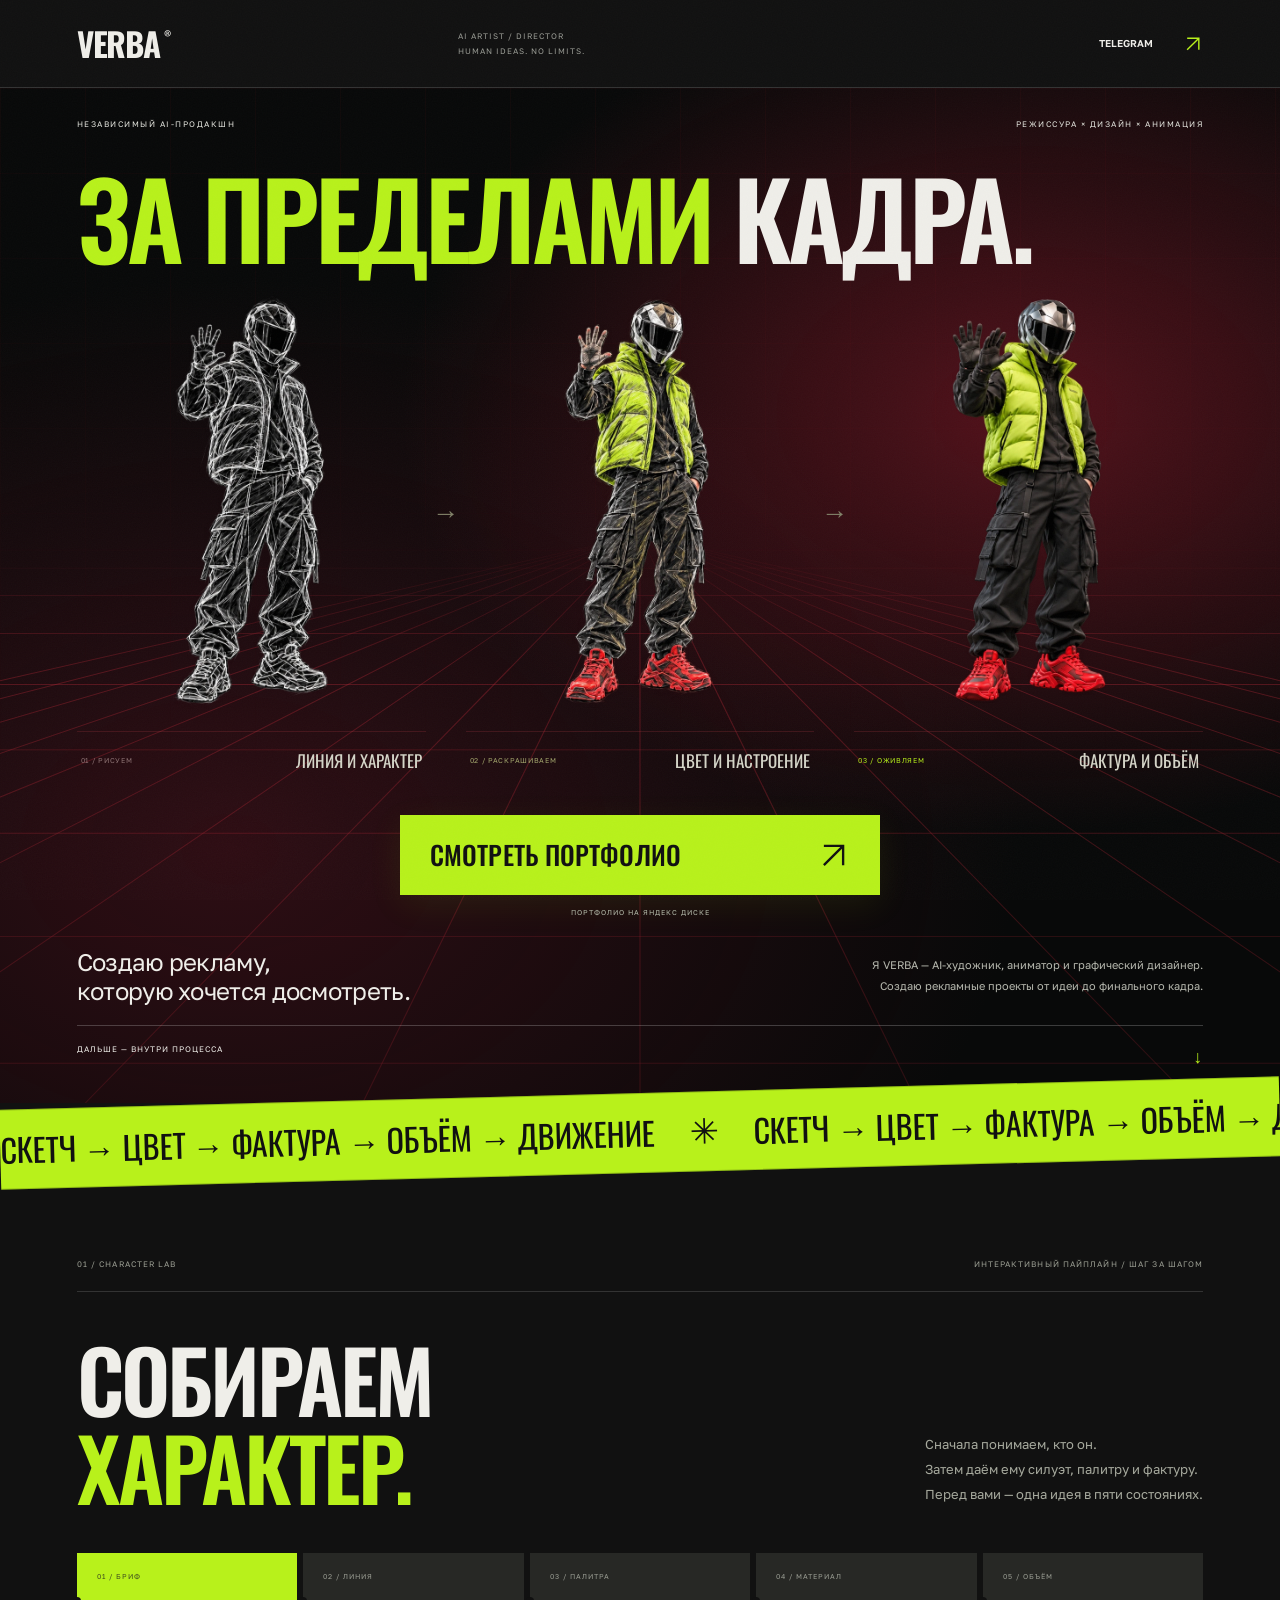
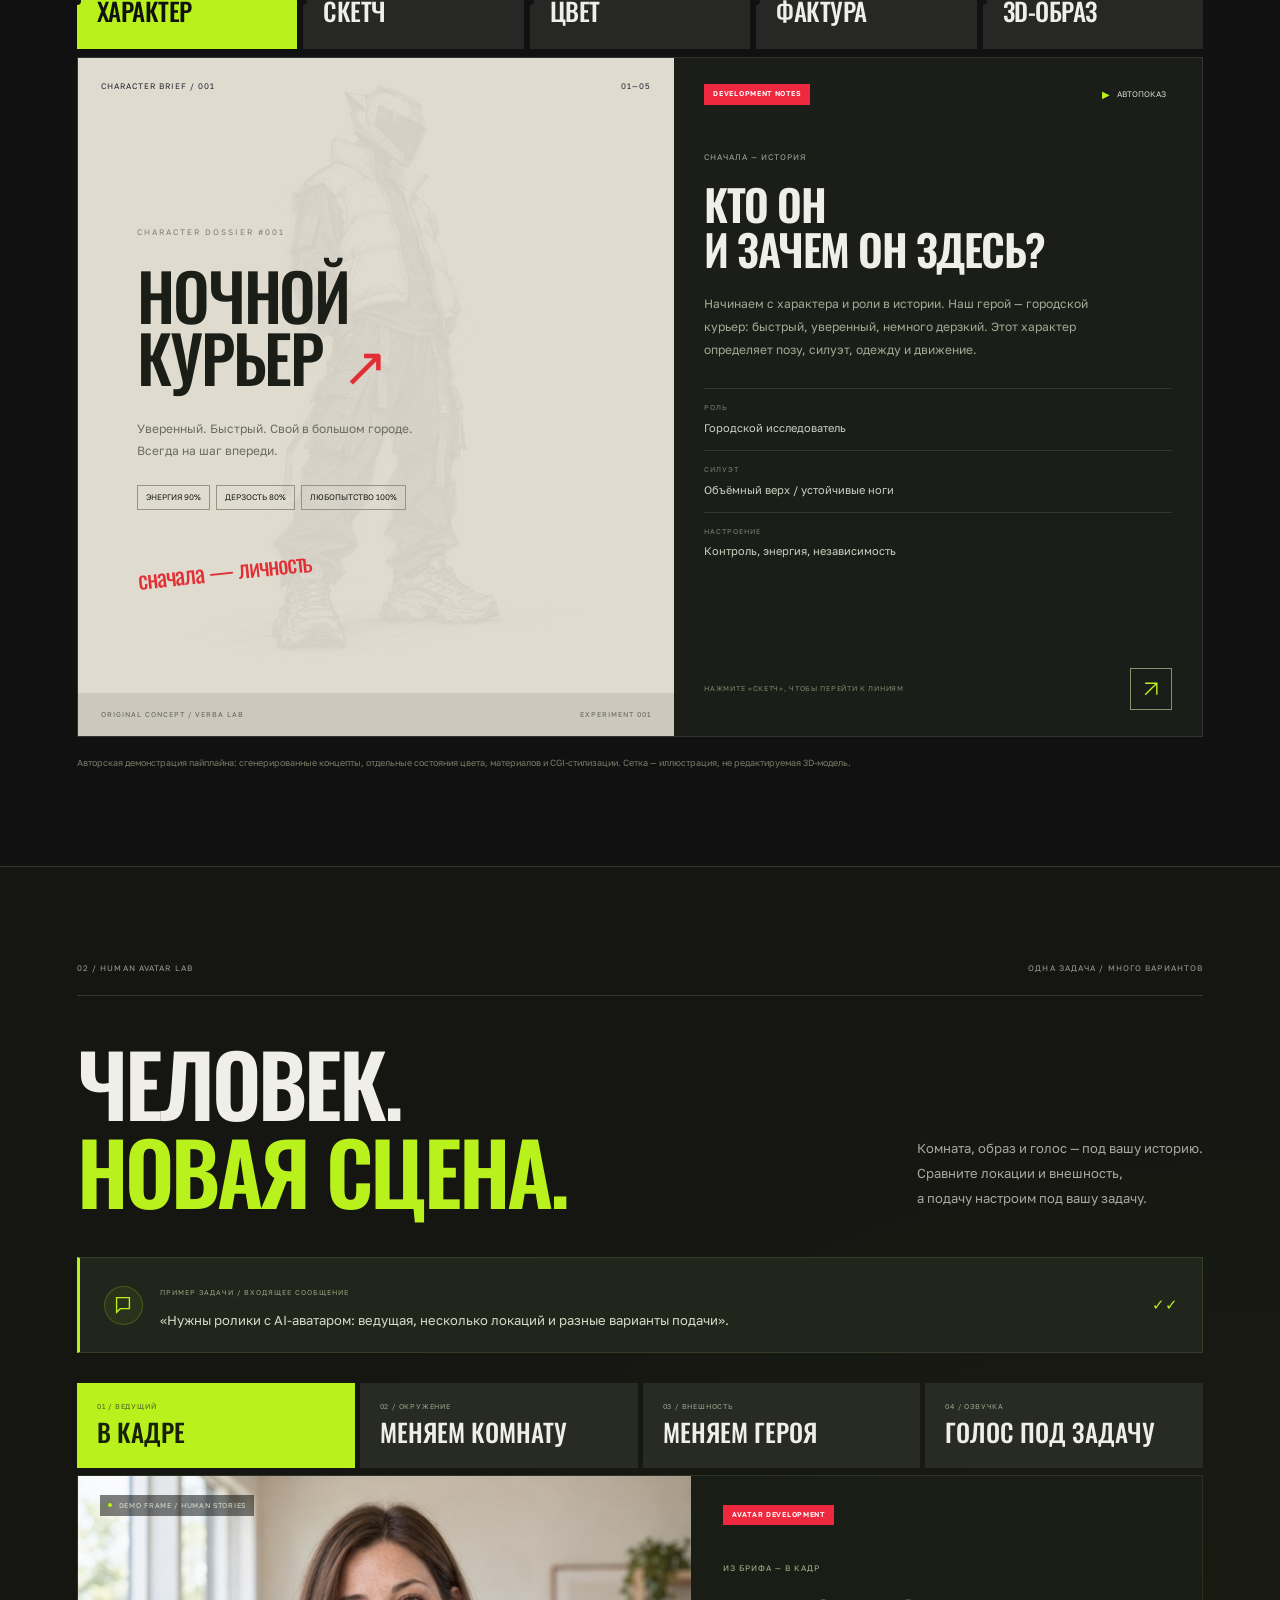
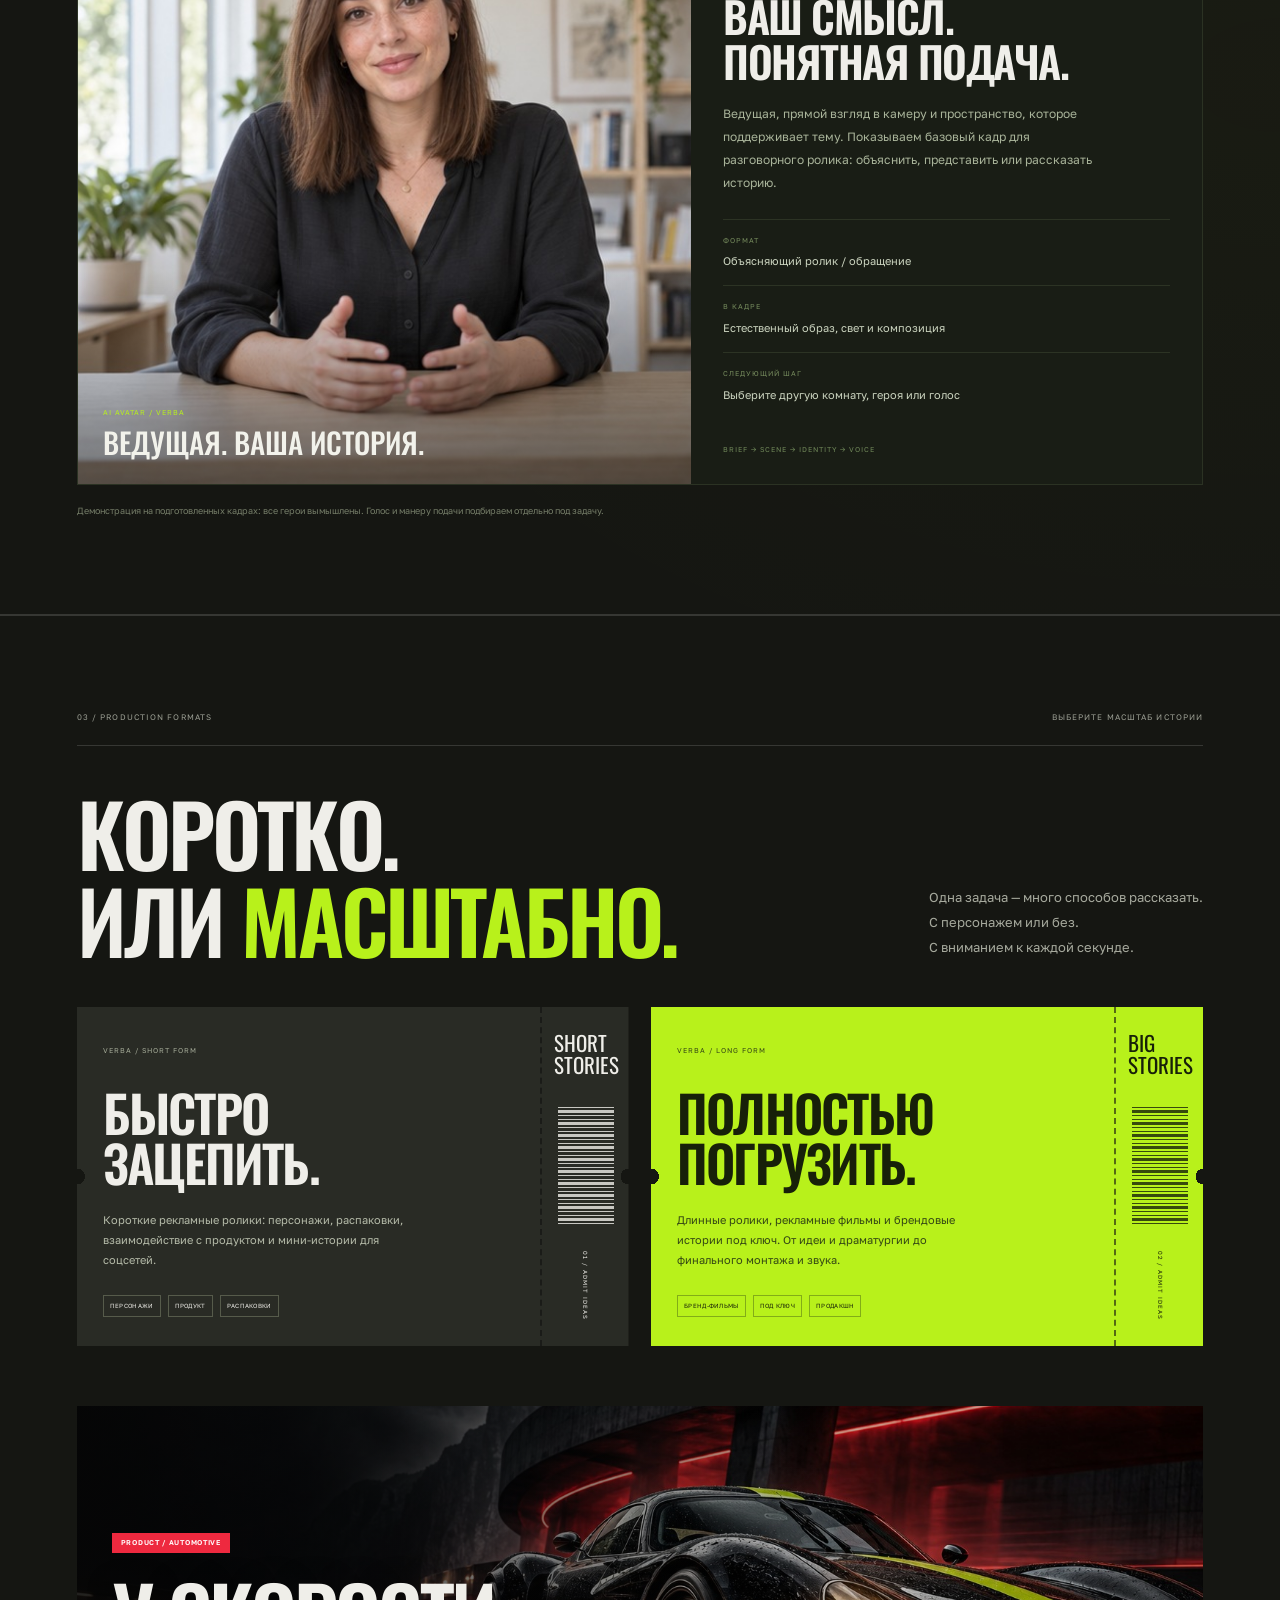
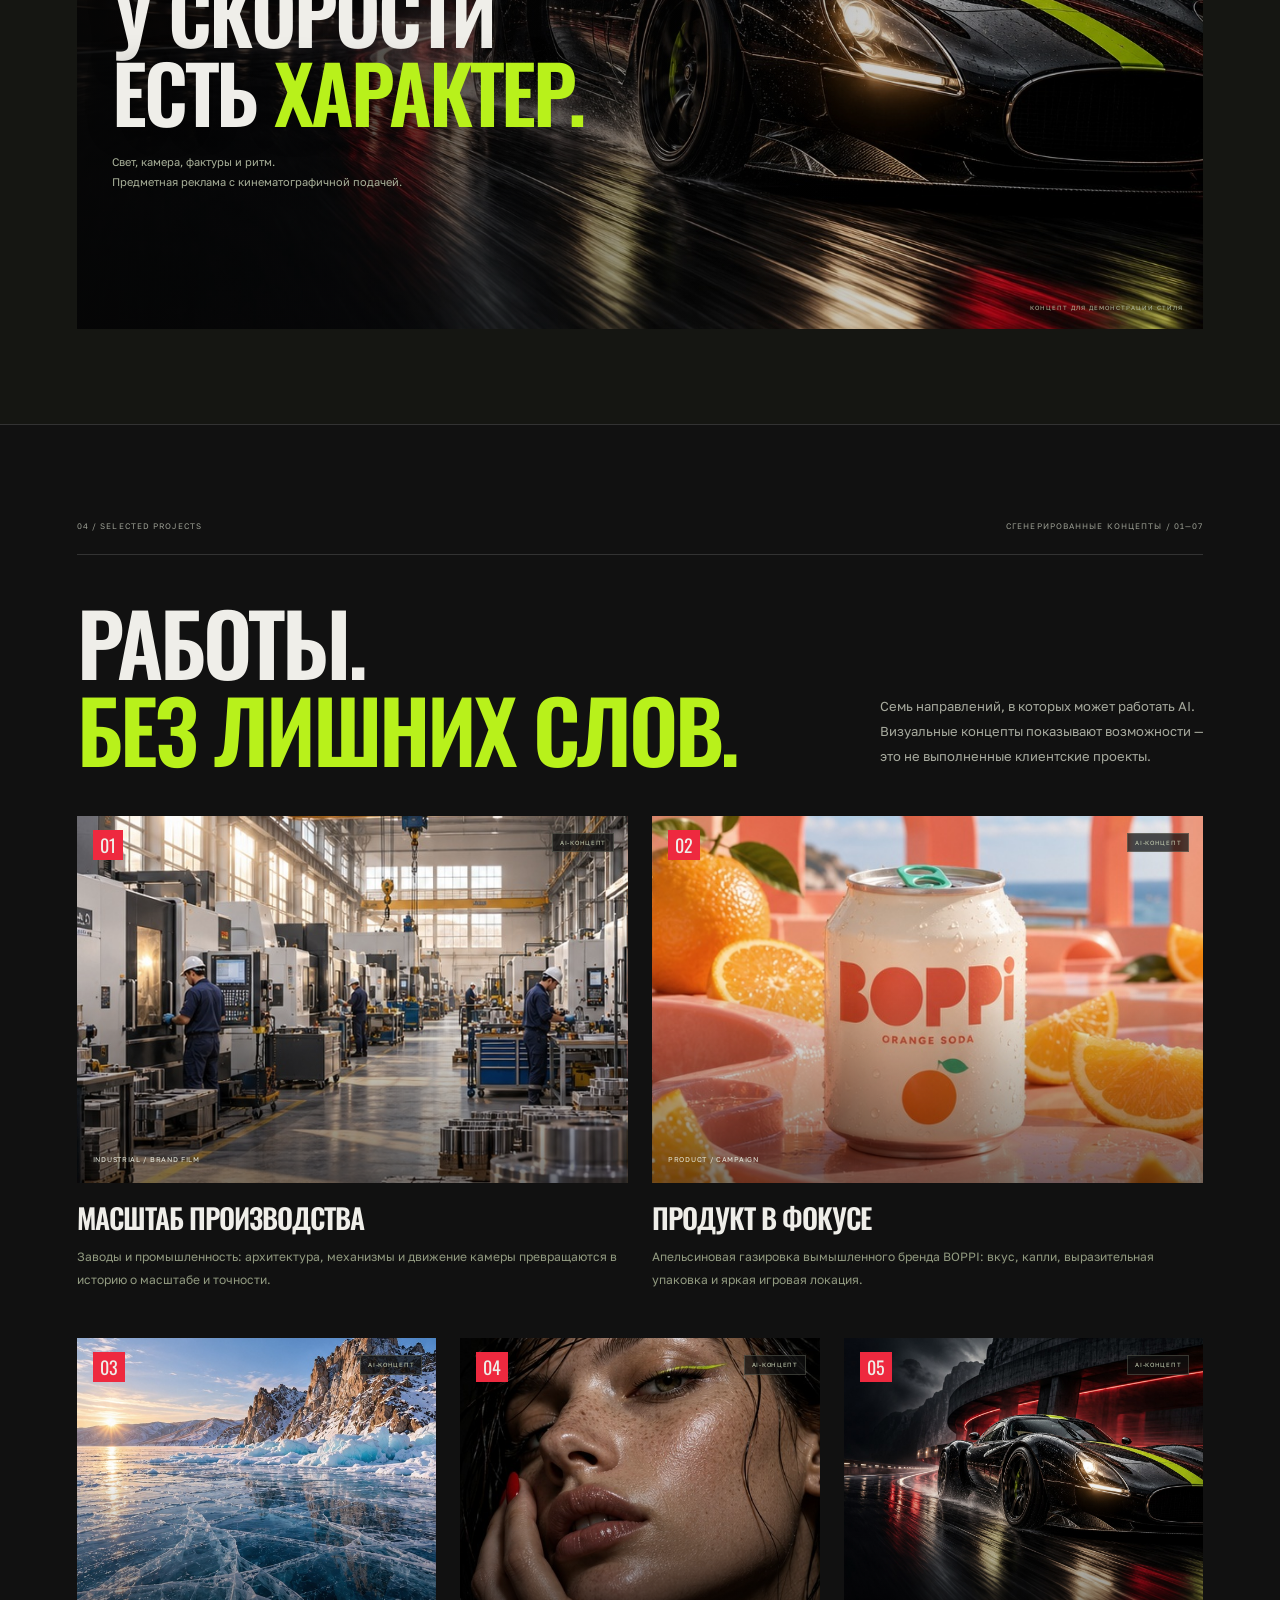
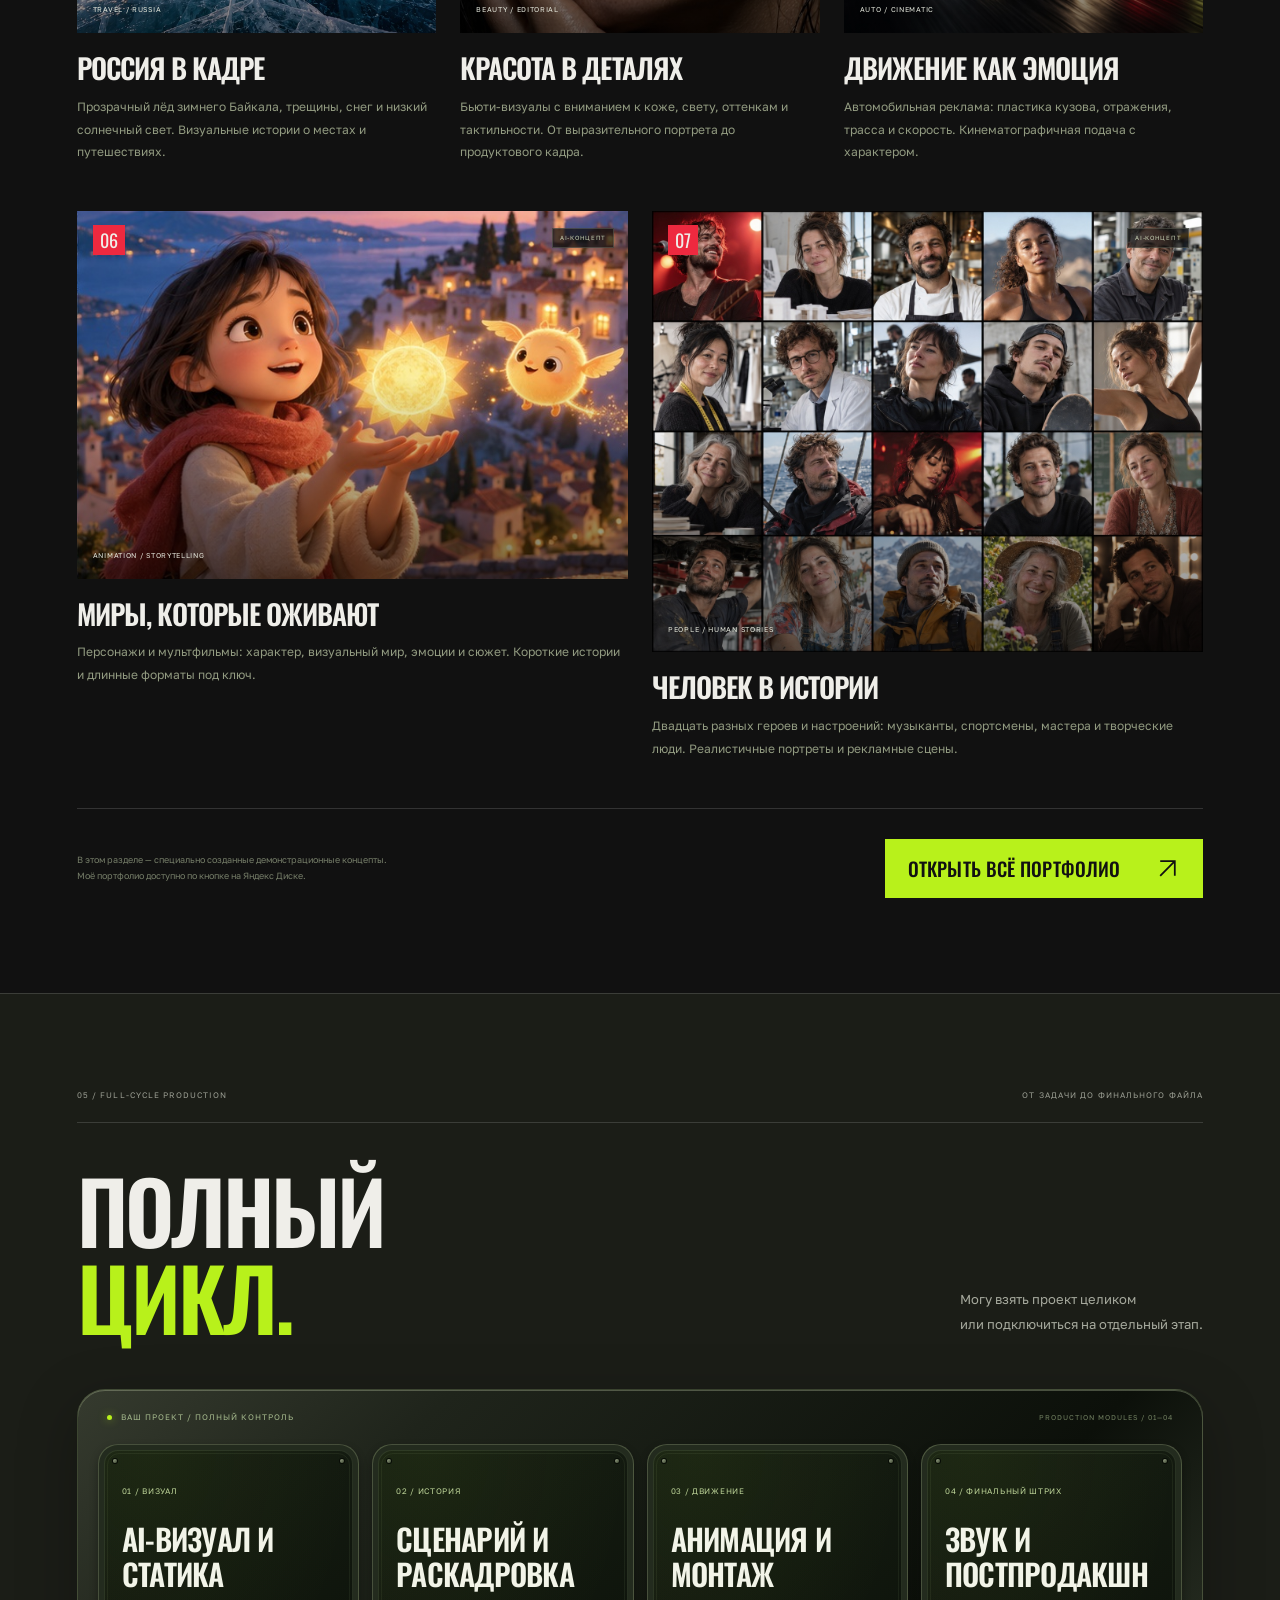
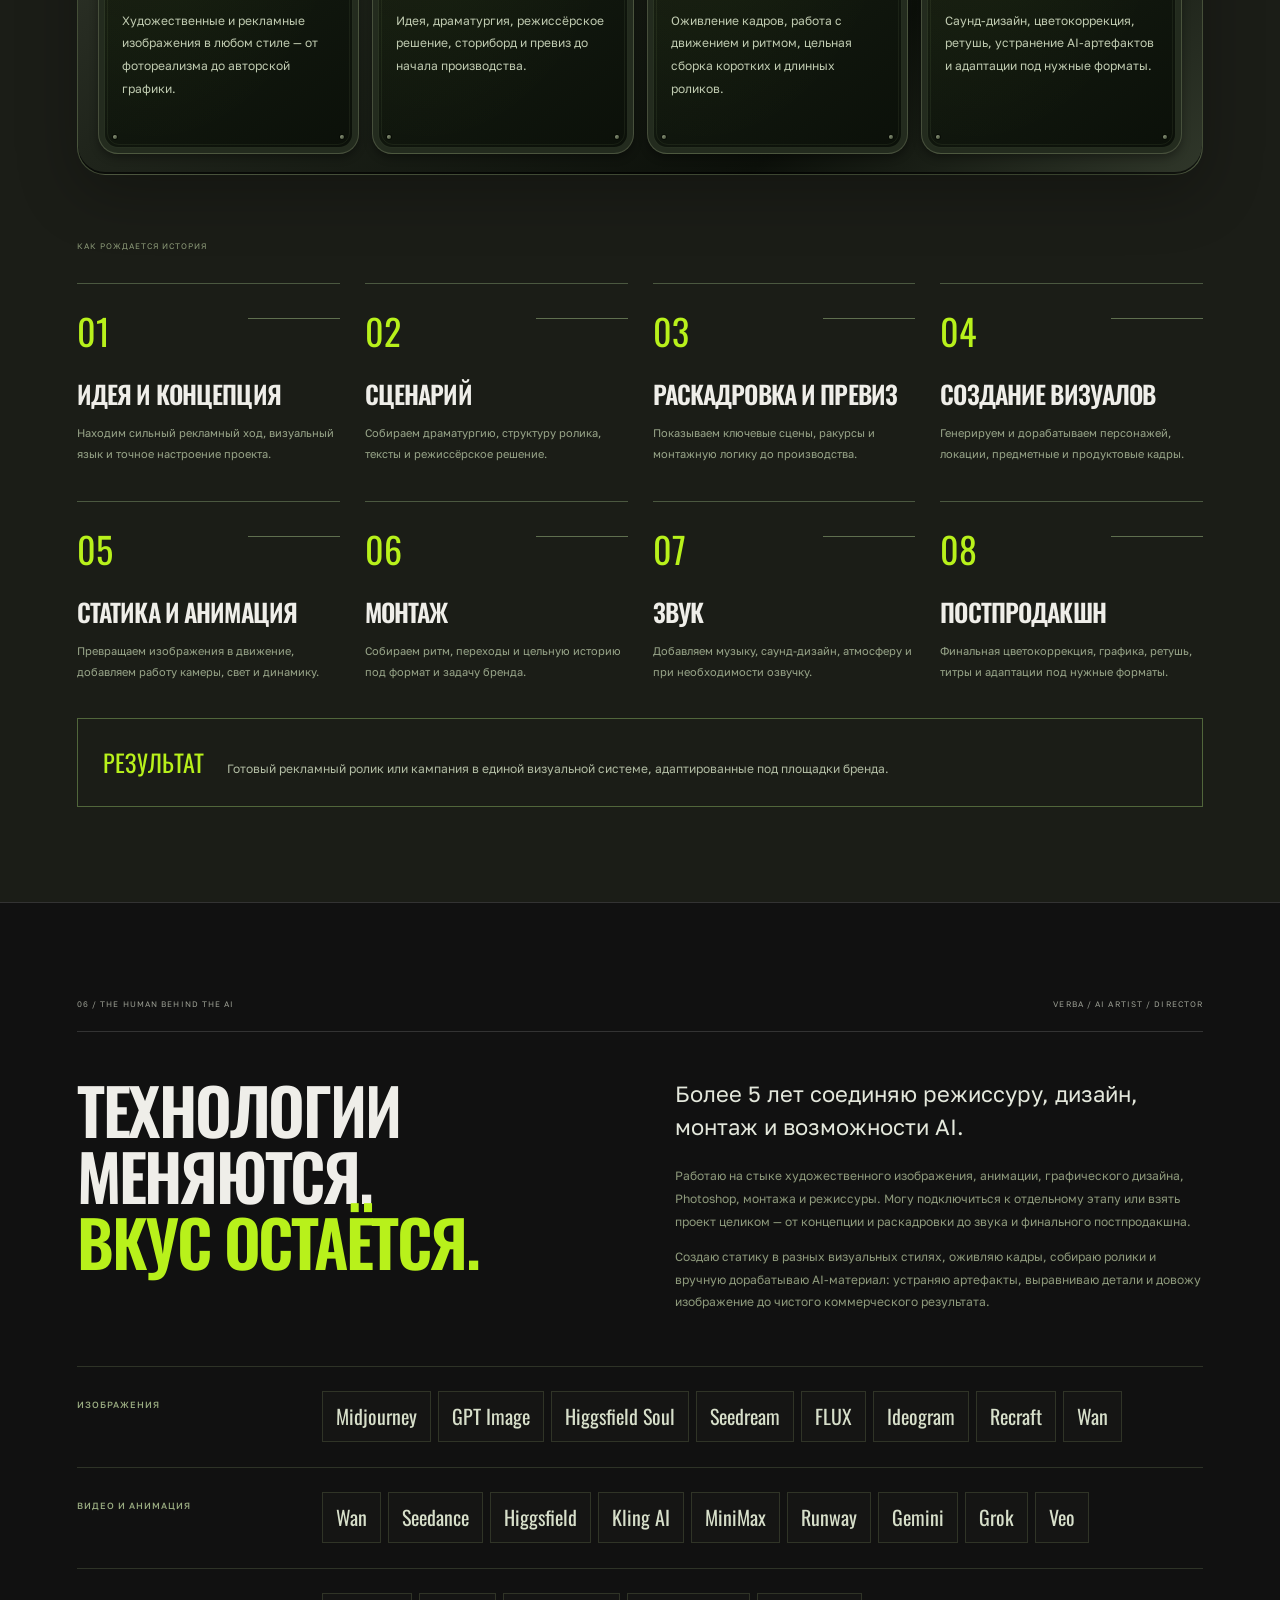
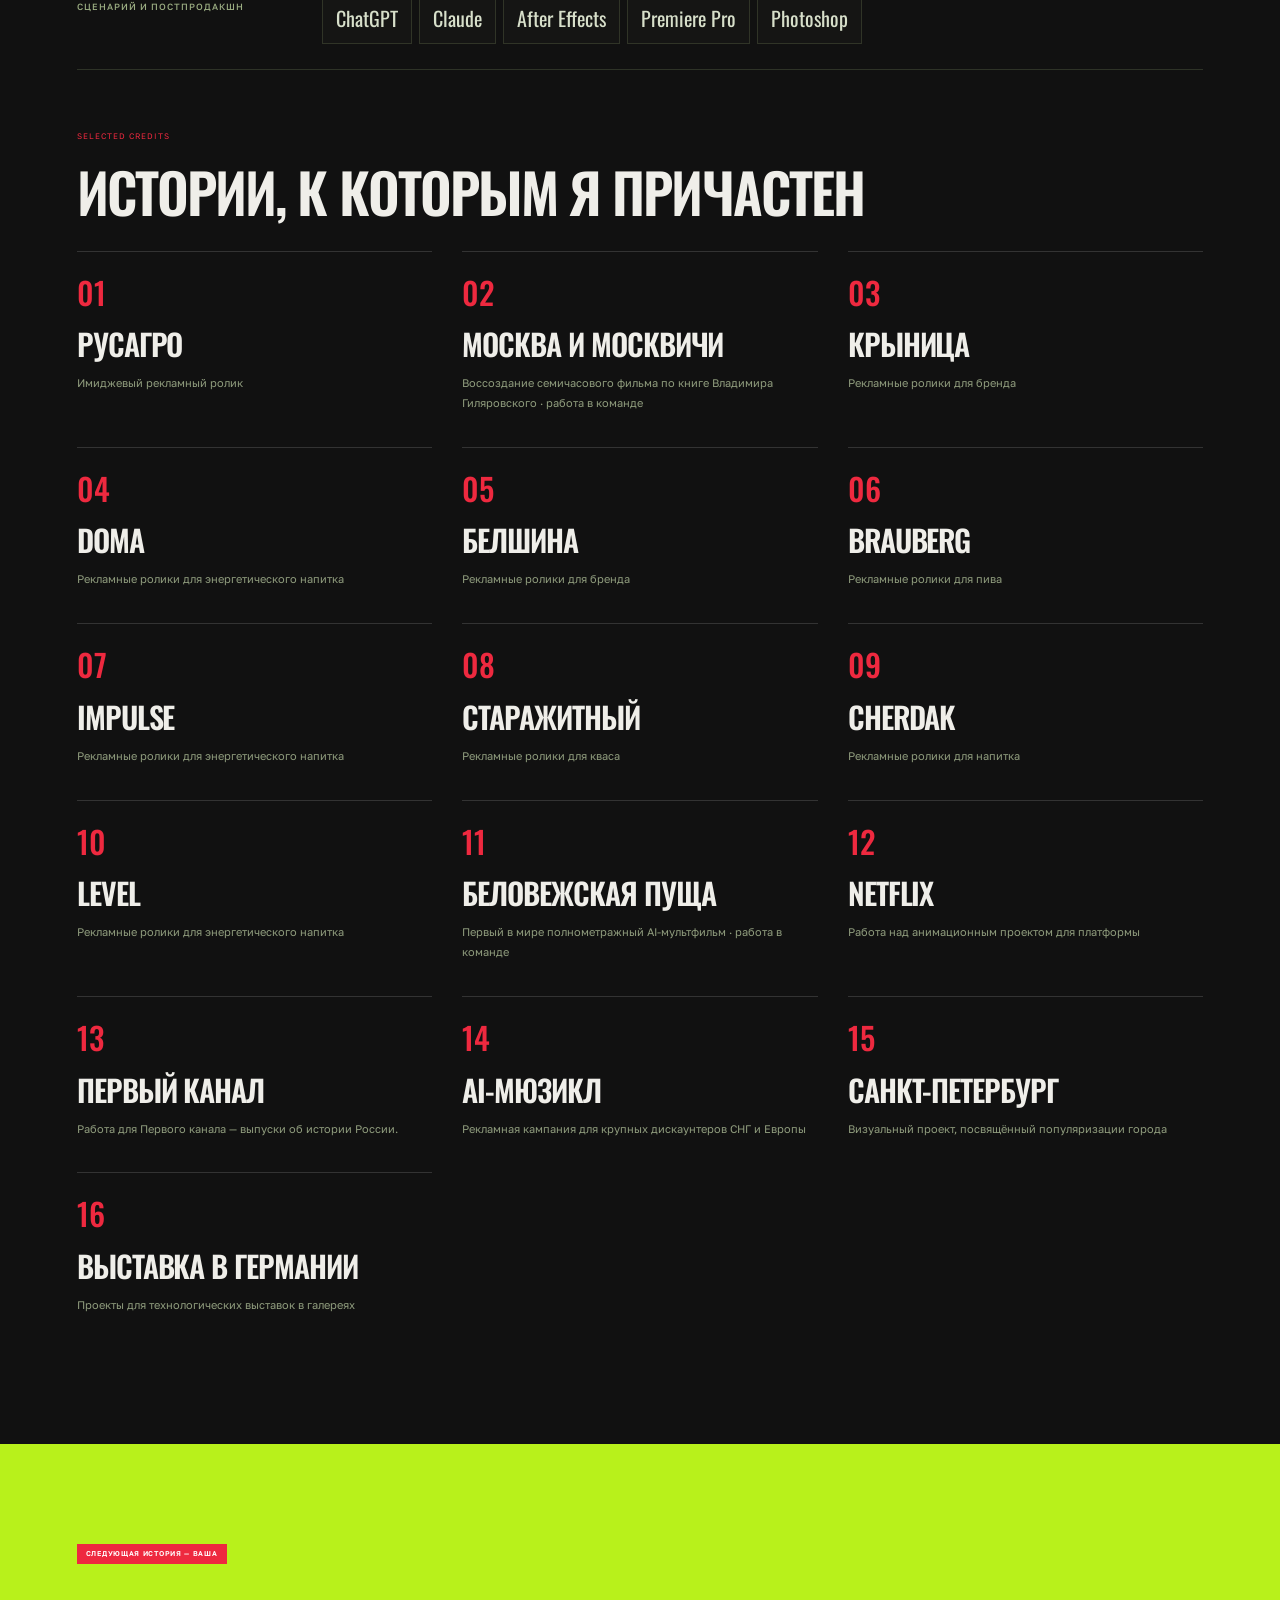
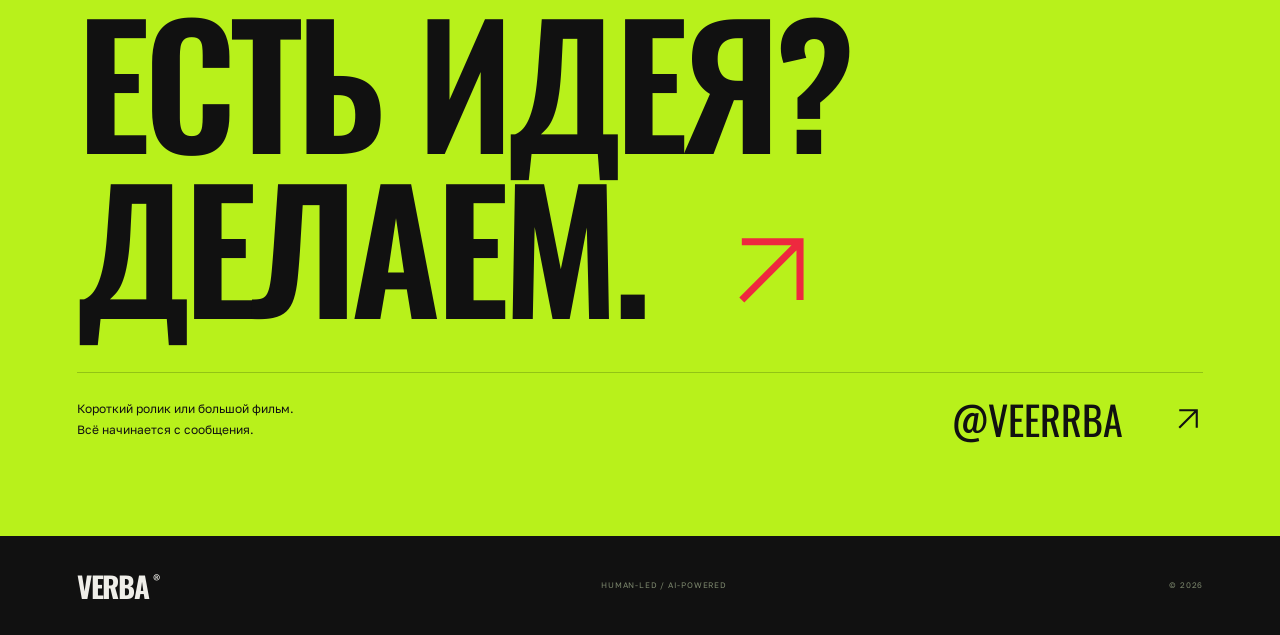
==== commit ef5781c3: "Connect Yandex portfolio and replace audio samples with voice service description" ====
--- a/index.html
+++ b/index.html
@@ -1,7 +1,7 @@
-<!doctype html><html lang="ru"><head><meta charset="utf-8"><meta name="viewport" content="width=device-width, initial-scale=1"><meta name="theme-color" content="#111111"><meta name="description" content="VERBA — AI-режиссура, персонажи и рекламные фильмы. От характера и скетча до фактуры, объёма и готового ролика."><title>VERBA — за пределами кадра</title><link rel="icon" href="assets/favicon.svg"><link rel="preload" href="assets/oswald.ttf" as="font" type="font/ttf" crossorigin><link rel="stylesheet" href="style.css?v=7"><script src="script.js?v=7" defer></script><script src="avatar.js?v=7" defer></script></head><body>
+<!doctype html><html lang="ru"><head><meta charset="utf-8"><meta name="viewport" content="width=device-width, initial-scale=1"><meta name="theme-color" content="#111111"><meta name="description" content="VERBA — AI-режиссура, персонажи и рекламные фильмы. От характера и скетча до фактуры, объёма и готового ролика."><title>VERBA — за пределами кадра</title><link rel="icon" href="assets/favicon.svg"><link rel="preload" href="assets/oswald.ttf" as="font" type="font/ttf" crossorigin><link rel="stylesheet" href="style.css?v=9"><script src="script.js?v=9" defer></script><script src="avatar.js?v=9" defer></script></head><body>
 <header class="header"><a class="brand" href="#top">VERBA<span>®</span></a><span class="header-caption">AI ARTIST / DIRECTOR<br>HUMAN IDEAS. NO LIMITS.</span><a class="header-telegram" href="https://t.me/veerrba" target="_blank" rel="noopener noreferrer">TELEGRAM <svg class="arrow" viewBox="0 0 24 24" fill="none" aria-hidden="true"><path d="M5 19 19 5M5 5h14v14" stroke="currentColor" stroke-width="1.7"/></svg></a></header><main>
-<section class="hero" id="top"><div class="hero-grid-world" aria-hidden="true"><div class="perspective-road"></div></div><div class="hero-top"><span>НЕЗАВИСИМЫЙ AI-ПРОДАКШН</span><span>РЕЖИССУРА × ДИЗАЙН × АНИМАЦИЯ</span></div><div class="hero-title"><h1>ЗА ПРЕДЕЛАМИ <span>КАДРА.</span></h1></div><div class="hero-development" aria-label="Один персонаж в трёх стадиях разработки"><figure class="hero-character hero-character-sketch"><div class="hero-character-art"><img src="assets/hero-sketch.webp" alt="Белый ручной скетч курьера на чёрном фоне"></div><figcaption><span>01 / РИСУЕМ</span><strong>ЛИНИЯ И ХАРАКТЕР</strong></figcaption></figure><span class="development-connector" aria-hidden="true">→</span><figure class="hero-character hero-character-pencil"><div class="hero-character-art"><img src="assets/hero-pencil.webp" alt="Тот же курьер, раскрашенный цветными карандашами"></div><figcaption><span>02 / РАСКРАШИВАЕМ</span><strong>ЦВЕТ И НАСТРОЕНИЕ</strong></figcaption></figure><span class="development-connector" aria-hidden="true">→</span><figure class="hero-character hero-character-final"><div class="hero-character-art waving-character"><img class="wave-frame wave-frame-a" src="assets/hero-final-a.webp" alt="Объёмный курьер с фактурной одеждой машет рукой"><img class="wave-frame wave-frame-b" src="assets/hero-final-b.webp" alt="" aria-hidden="true"></div><figcaption><span>03 / ОЖИВЛЯЕМ</span><strong>ФАКТУРА И ОБЪЁМ</strong></figcaption></figure></div><div class="hero-bottom"><div class="hero-description"><p>Создаю рекламу,<br>которую хочется досмотреть.</p><span>Я VERBA — AI-художник, аниматор и графический дизайнер.<br>Создаю рекламные проекты от идеи до финального кадра.</span></div><div class="hero-action"><button class="button lime portfolio-button">СМОТРЕТЬ ПОРТФОЛИО <svg class="arrow" viewBox="0 0 24 24" fill="none" aria-hidden="true"><path d="M5 19 19 5M5 5h14v14" stroke="currentColor" stroke-width="1.7"/></svg></button><span>ПОДБОРКА НА ЯНДЕКС ДИСКЕ — СКОРО</span></div></div><a class="scroll-cue" href="#lab">ДАЛЬШЕ — ВНУТРИ ПРОЦЕССА <span>↓</span></a></section>
+<section class="hero" id="top"><div class="hero-grid-world" aria-hidden="true"><div class="perspective-road"></div></div><div class="hero-top"><span>НЕЗАВИСИМЫЙ AI-ПРОДАКШН</span><span>РЕЖИССУРА × ДИЗАЙН × АНИМАЦИЯ</span></div><div class="hero-title"><h1>ЗА ПРЕДЕЛАМИ <span>КАДРА.</span></h1></div><div class="hero-development" aria-label="Один персонаж в трёх стадиях разработки"><figure class="hero-character hero-character-sketch"><div class="hero-character-art"><img src="assets/hero-sketch.webp" alt="Белый ручной скетч курьера на чёрном фоне"></div><figcaption><span>01 / РИСУЕМ</span><strong>ЛИНИЯ И ХАРАКТЕР</strong></figcaption></figure><span class="development-connector" aria-hidden="true">→</span><figure class="hero-character hero-character-pencil"><div class="hero-character-art"><img src="assets/hero-pencil.webp" alt="Тот же курьер, раскрашенный цветными карандашами"></div><figcaption><span>02 / РАСКРАШИВАЕМ</span><strong>ЦВЕТ И НАСТРОЕНИЕ</strong></figcaption></figure><span class="development-connector" aria-hidden="true">→</span><figure class="hero-character hero-character-final"><div class="hero-character-art waving-character"><img class="wave-frame wave-frame-a" src="assets/hero-final-a.webp" alt="Объёмный курьер с фактурной одеждой машет рукой"><img class="wave-frame wave-frame-b" src="assets/hero-final-b.webp" alt="" aria-hidden="true"></div><figcaption><span>03 / ОЖИВЛЯЕМ</span><strong>ФАКТУРА И ОБЪЁМ</strong></figcaption></figure></div><div class="hero-bottom"><div class="hero-description"><p>Создаю рекламу,<br>которую хочется досмотреть.</p><span>Я VERBA — AI-художник, аниматор и графический дизайнер.<br>Создаю рекламные проекты от идеи до финального кадра.</span></div><div class="hero-action"><a class="button lime portfolio-button" href="https://disk.yandex.ru/d/efgRmM-5nYeRGQ" target="_blank" rel="noopener noreferrer">СМОТРЕТЬ ПОРТФОЛИО <svg class="arrow" viewBox="0 0 24 24" fill="none" aria-hidden="true"><path d="M5 19 19 5M5 5h14v14" stroke="currentColor" stroke-width="1.7"/></svg></a><span>ПОРТФОЛИО НА ЯНДЕКС ДИСКЕ</span></div></div><a class="scroll-cue" href="#lab">ДАЛЬШЕ — ВНУТРИ ПРОЦЕССА <span>↓</span></a></section>
 <div class="marquee" aria-hidden="true"><div>СКЕТЧ → ЦВЕТ → ФАКТУРА → ОБЪЁМ → ДВИЖЕНИЕ <b>✳</b> СКЕТЧ → ЦВЕТ → ФАКТУРА → ОБЪЁМ → ДВИЖЕНИЕ <b>✳</b></div></div>
 <section class="lab section" id="lab"><div class="section-label"><span>01 / CHARACTER LAB</span><span>ИНТЕРАКТИВНЫЙ ПАЙПЛАЙН / ШАГ ЗА ШАГОМ</span></div><div class="section-heading"><h2>СОБИРАЕМ<br><span class="lime-text">ХАРАКТЕР.</span></h2><p>Сначала понимаем, кто он.<br>Затем даём ему силуэт, палитру и фактуру.<br>Перед вами — одна идея в пяти состояниях.</p></div><div class="stage-tabs" role="tablist" aria-label="Этапы создания персонажа"><button role="tab" id="tab-0" data-stage="0" aria-selected="true" aria-controls="stage-panel"><span>01 / БРИФ</span><strong>ХАРАКТЕР</strong></button><button role="tab" id="tab-1" data-stage="1" aria-selected="false" tabindex="-1" aria-controls="stage-panel"><span>02 / ЛИНИЯ</span><strong>СКЕТЧ</strong></button><button role="tab" id="tab-2" data-stage="2" aria-selected="false" tabindex="-1" aria-controls="stage-panel"><span>03 / ПАЛИТРА</span><strong>ЦВЕТ</strong></button><button role="tab" id="tab-3" data-stage="3" aria-selected="false" tabindex="-1" aria-controls="stage-panel"><span>04 / МАТЕРИАЛ</span><strong>ФАКТУРА</strong></button><button role="tab" id="tab-4" data-stage="4" aria-selected="false" tabindex="-1" aria-controls="stage-panel"><span>05 / ОБЪЁМ</span><strong>3D-ОБРАЗ</strong></button></div><div class="lab-workspace" id="stage-panel" role="tabpanel" aria-labelledby="tab-0"><div class="lab-view"><div class="view-label"><span id="view-label">CHARACTER BRIEF / 001</span><span id="view-counter">01—05</span></div><div class="character-view"><img id="base-image" src="assets/courier-sketch.jpg" alt="Исходное состояние персонажа"><img id="overlay-image" src="assets/courier-sketch.jpg" alt="Следующий этап разработки персонажа"><div class="reveal-edge" id="reveal-edge" hidden><span>↔</span></div><div class="brief-board" id="brief-board"><span class="brief-note">CHARACTER DOSSIER #001</span><h3>НОЧНОЙ<br>КУРЬЕР<span>↗</span></h3><p>Уверенный. Быстрый. Свой в большом городе.<br>Всегда на шаг впереди.</p><div class="brief-traits"><span>ЭНЕРГИЯ 90%</span><span>ДЕРЗОСТЬ 80%</span><span>ЛЮБОПЫТСТВО 100%</span></div><div class="brief-scribble">сначала — личность</div></div><div class="scan-line" aria-hidden="true"></div></div><div class="comparison-controls" id="comparison-controls" hidden><div><span id="comparison-label">ПРОЯВИТЬ ЦВЕТ</span><output id="reveal-output" for="reveal-range">100%</output></div><input id="reveal-range" type="range" min="0" max="100" value="100" aria-label="Проявление следующего этапа"><div class="compare-endpoints"><span id="compare-from">СКЕТЧ</span><span id="compare-to">ЦВЕТ</span></div></div><div class="view-footer"><span>ORIGINAL CONCEPT / VERBA LAB</span><span>EXPERIMENT 001</span></div></div><div class="lab-notes"><div class="notes-top"><span class="red-tag">DEVELOPMENT NOTES</span><button id="play-process" aria-pressed="false"><span>▶︎</span> АВТОПОКАЗ</button></div><div class="stage-copy" aria-live="polite"><span id="stage-kicker">СНАЧАЛА — ИСТОРИЯ</span><h3 id="stage-title">КТО ОН<br>И ЗАЧЕМ ОН ЗДЕСЬ?</h3><p id="stage-text">Начинаем с характера и роли в истории. Наш герой — городской курьер: быстрый, уверенный, немного дерзкий. Этот характер определяет позу, силуэт, одежду и движение.</p></div><div class="stage-specific" id="personality"><div class="trait"><span>РОЛЬ</span><strong>Городской исследователь</strong></div><div class="trait"><span>СИЛУЭТ</span><strong>Объёмный верх / устойчивые ноги</strong></div><div class="trait"><span>НАСТРОЕНИЕ</span><strong>Контроль, энергия, независимость</strong></div></div><div class="stage-specific" id="palette" hidden><div class="swatch-row"><span style="--color:#b8f11b"></span><div><strong>ACID LIME</strong><p>Энергия и заметность. Главный акцент.</p></div></div><div class="swatch-row"><span style="--color:#ee293f"></span><div><strong>SIGNAL RED</strong><p>Импульс и движение. Детали и обувь.</p></div></div><div class="swatch-row"><span style="--color:#333538"></span><div><strong>GRAPHITE</strong><p>Контраст и технологичность. Основа.</p></div></div></div><div class="stage-specific" id="materials" hidden><p class="mini-label">ВЫБЕРИТЕ МАТЕРИАЛ — РАССМОТРИТЕ ДЕТАЛЬ</p><div class="material-buttons"><button data-material="nylon" class="selected"><span class="nylon-patch"></span>НЕЙЛОН</button><button data-material="metal"><span class="metal-patch"></span>МЕТАЛЛ</button><button data-material="rubber"><span class="rubber-patch"></span>РЕЗИНА</button></div><div class="material-detail" id="material-detail" role="img" aria-label="Крупный план материала персонажа"><span id="material-description">Ткань: переплетение, швы, мягкий объём.</span></div></div><div class="stage-specific" id="wire-notes" hidden><div class="mesh-symbol" aria-hidden="true"></div><p>Сетка показывает конструкцию формы. Потяните ползунок, чтобы проявить поверх неё финальный образ с материалами и светом.</p><span class="mini-label">CGI-СТИЛИЗАЦИЯ / ВИЗУАЛЬНАЯ СХЕМА СЕТКИ</span></div><div class="notes-bottom"><span id="stage-hint">НАЖМИТЕ «СКЕТЧ», ЧТОБЫ ПЕРЕЙТИ К ЛИНИЯМ</span><button id="next-stage" aria-label="Следующий этап"><svg class="arrow" viewBox="0 0 24 24" fill="none" aria-hidden="true"><path d="M5 19 19 5M5 5h14v14" stroke="currentColor" stroke-width="1.7"/></svg></button></div></div></div><p class="caption">Авторская демонстрация пайплайна: сгенерированные концепты, отдельные состояния цвета, материалов и CGI-стилизации. Сетка — иллюстрация, не редактируемая 3D-модель.</p></section>
-<section class="avatar-lab section" id="avatar-lab"><div class="section-label"><span>02 / HUMAN AVATAR LAB</span><span>ОДНА ЗАДАЧА / МНОГО ВАРИАНТОВ</span></div><div class="section-heading"><h2>ЧЕЛОВЕК.<br><span class="lime-text">НОВАЯ СЦЕНА.</span></h2><p>Комната, образ и голос — под вашу историю.<br>Сравните варианты и послушайте,<br>как меняется подача.</p></div><div class="avatar-message"><span class="message-icon" aria-hidden="true"><svg viewBox="0 0 24 24" fill="none"><path d="M5 4h14v12H9l-4 4V4Z" stroke="currentColor" stroke-width="1.5"/></svg></span><div><span>ПРИМЕР ЗАДАЧИ / ВХОДЯЩЕЕ СООБЩЕНИЕ</span><p>«Нужны ролики с AI-аватаром: ведущая, несколько локаций и разные варианты подачи».</p></div><span class="message-check" aria-hidden="true">✓✓</span></div><div class="avatar-tabs" role="tablist" aria-label="Возможности AI-аватара"><button id="avtab-presenter" role="tab" data-avatar-mode="presenter" aria-controls="avatar-panel" aria-selected="true"><span>01 / ВЕДУЩИЙ</span><strong>В КАДРЕ</strong></button><button id="avtab-room" role="tab" data-avatar-mode="room" aria-controls="avatar-panel" aria-selected="false" tabindex="-1"><span>02 / ОКРУЖЕНИЕ</span><strong>МЕНЯЕМ КОМНАТУ</strong></button><button id="avtab-identity" role="tab" data-avatar-mode="identity" aria-controls="avatar-panel" aria-selected="false" tabindex="-1"><span>03 / ВНЕШНОСТЬ</span><strong>МЕНЯЕМ ГЕРОЯ</strong></button><button id="avtab-voice" role="tab" data-avatar-mode="voice" aria-controls="avatar-panel" aria-selected="false" tabindex="-1"><span>04 / ОЗВУЧКА</span><strong>ВЫБИРАЕМ ГОЛОС</strong></button></div><div class="avatar-workspace" id="avatar-panel" role="tabpanel" aria-labelledby="avtab-presenter"><div class="avatar-view"><div class="avatar-frame" id="avatar-frame"><img id="avatar-base" src="assets/avatar-home.jpg" loading="lazy" alt="Реалистичная ведущая сидит за столом в светлом домашнем кабинете"><img id="avatar-overlay" src="assets/avatar-studio.jpg" loading="lazy" alt="Та же ведущая в тёмной подкаст-студии" hidden><span class="avatar-divider" id="avatar-divider" hidden><span>↔</span></span><span class="avatar-frame-label"><i></i> DEMO FRAME / HUMAN STORIES</span><div class="avatar-lower-third"><span>AI AVATAR / VERBA</span><strong id="avatar-frame-title">ВЕДУЩАЯ. ВАША ИСТОРИЯ.</strong></div></div><div class="avatar-compare-controls" id="avatar-compare-controls" hidden><div><label id="avatar-range-label" for="avatar-range">МЕНЯЕМ КОМНАТУ</label><output id="avatar-range-output" for="avatar-range">50%</output></div><input type="range" id="avatar-range" min="0" max="100" value="50" aria-label="Сравнить комнаты"><div><span id="avatar-before">ДОМАШНЯЯ СТУДИЯ</span><span id="avatar-after">ПОДКАСТ-СТУДИЯ</span></div></div></div><aside class="avatar-notes"><span class="red-tag">AVATAR DEVELOPMENT</span><div class="avatar-copy" aria-live="polite"><span id="avatar-kicker">ИЗ БРИФА — В КАДР</span><h3 id="avatar-title">ВАШ СМЫСЛ.<br>ПОНЯТНАЯ ПОДАЧА.</h3><p id="avatar-description">Ведущая, прямой взгляд в камеру и пространство, которое поддерживает тему. Показываем базовый кадр для разговорного ролика: объяснить, представить или рассказать историю.</p></div><div class="avatar-mode-content" id="avatar-presenter-notes"><div class="avatar-note-row"><span>ФОРМАТ</span><strong>Объясняющий ролик / обращение</strong></div><div class="avatar-note-row"><span>В КАДРЕ</span><strong>Естественный образ, свет и композиция</strong></div><div class="avatar-note-row"><span>СЛЕДУЮЩИЙ ШАГ</span><strong>Выберите другую комнату, героя или голос</strong></div></div><div class="avatar-mode-content" id="avatar-room-notes" hidden><div class="room-choice"><span class="room-swatch home-swatch"></span><div><strong>ДОМАШНЯЯ СТУДИЯ</strong><p>Мягкий дневной свет. Тёплый личный тон.</p></div></div><div class="room-choice"><span class="room-swatch studio-swatch"></span><div><strong>ПОДКАСТ-СТУДИЯ</strong><p>Графит, красный акцент. Собранный деловой кадр.</p></div></div><p class="avatar-help">Потяните разделитель на кадре или ползунок под ним.</p></div><div class="avatar-mode-content" id="avatar-identity-notes" hidden><span class="avatar-option-label">ВЫБЕРИТЕ НОВЫЙ ОБРАЗ</span><div class="avatar-identity-options" role="group" aria-label="Новый образ ведущего"><button data-avatar-person="woman" aria-pressed="true"><img src="assets/avatar-woman.jpg" loading="lazy" alt="Другая ведущая"><span>ДРУГАЯ ВЕДУЩАЯ</span></button><button data-avatar-person="man" aria-pressed="false"><img src="assets/avatar-man.jpg" loading="lazy" alt="Мужчина-ведущий"><span>МУЖЧИНА-ВЕДУЩИЙ</span></button></div><p class="avatar-help">Та же сцена, другая внешность. Сравните исходный и новый образ ползунком.</p></div><div class="avatar-mode-content" id="avatar-voice-notes" hidden><p class="avatar-option-label">ОДИН ТЕКСТ / ТРИ ВАРИАНТА ОЗВУЧКИ</p><div class="avatar-voice-options"><button data-voice="calm" aria-pressed="false"><span class="voice-play" aria-hidden="true">▶︎</span><span><strong>СПОКОЙНО</strong><small>Ровная объясняющая подача</small></span><span class="voice-wave" aria-hidden="true"><i></i><i></i><i></i><i></i><i></i></span></button><button data-voice="energy" aria-pressed="false"><span class="voice-play" aria-hidden="true">▶︎</span><span><strong>ЭНЕРГИЧНО</strong><small>Быстрее, с рекламным ритмом</small></span><span class="voice-wave" aria-hidden="true"><i></i><i></i><i></i><i></i><i></i></span></button><button data-voice="warm" aria-pressed="false"><span class="voice-play" aria-hidden="true">▶︎</span><span><strong>УВЕРЕННО</strong><small>Другой тембр и темп</small></span><span class="voice-wave" aria-hidden="true"><i></i><i></i><i></i><i></i><i></i></span></button></div><audio id="avatar-audio" controls preload="none" hidden aria-label="Пример синтетической озвучки"></audio><p id="avatar-audio-status" class="avatar-help" role="status">Нажмите на вариант, чтобы послушать пример.</p><p class="avatar-script">«Привет! Я помогу рассказать о вашем проекте. Выбираем образ, пространство и подачу — и собираем вашу историю».</p></div><span class="avatar-notes-foot">BRIEF → SCENE → IDENTITY → VOICE</span></aside></div><p class="caption">Демонстрация на подготовленных кадрах: все герои вымышлены. Примеры голосов синтезированы; они показывают варианты тембра и подачи.</p></section><section class="formats section"><div class="section-label"><span>03 / PRODUCTION FORMATS</span><span>ВЫБЕРИТЕ МАСШТАБ ИСТОРИИ</span></div><div class="section-heading"><h2>КОРОТКО.<br>ИЛИ <span class="lime-text">МАСШТАБНО.</span></h2><p>Одна задача — много способов рассказать.<br>С персонажем или без.<br>С вниманием к каждой секунде.</p></div><div class="format-tickets"><article class="format-ticket"><div class="ticket-main"><span class="ticket-id">VERBA / SHORT FORM</span><h3>БЫСТРО<br>ЗАЦЕПИТЬ.</h3><p>Короткие рекламные ролики: персонажи, распаковки, взаимодействие с продуктом и мини-истории для соцсетей.</p><div class="ticket-tags"><span>ПЕРСОНАЖИ</span><span>ПРОДУКТ</span><span>РАСПАКОВКИ</span></div></div><div class="ticket-stub"><span>SHORT<br>STORIES</span><div class="barcode"></div><span>01 / ADMIT IDEAS</span></div></article><article class="format-ticket green-ticket"><div class="ticket-main"><span class="ticket-id">VERBA / LONG FORM</span><h3>ПОЛНОСТЬЮ<br>ПОГРУЗИТЬ.</h3><p>Длинные ролики, рекламные фильмы и брендовые истории под ключ. От идеи и драматургии до финального монтажа и звука.</p><div class="ticket-tags"><span>БРЕНД-ФИЛЬМЫ</span><span>ПОД КЛЮЧ</span><span>ПРОДАКШН</span></div></div><div class="ticket-stub"><span>BIG<br>STORIES</span><div class="barcode"></div><span>02 / ADMIT IDEAS</span></div></article></div><div class="automotive-strip"><img src="assets/speed-coupe.jpg" loading="lazy" alt="Чёрное спортивное купе с лаймовой полосой на мокрой дороге в красном свете"><div><span class="red-tag">PRODUCT / AUTOMOTIVE</span><h3>У СКОРОСТИ<br>ЕСТЬ <span>ХАРАКТЕР.</span></h3><p>Свет, камера, фактуры и ритм.<br>Предметная реклама с кинематографичной подачей.</p></div><span class="strip-note">КОНЦЕПТ ДЛЯ ДЕМОНСТРАЦИИ СТИЛЯ</span></div></section>
-<section class="selected section"><div class="section-label"><span>04 / SELECTED PROJECTS</span><span>СГЕНЕРИРОВАННЫЕ КОНЦЕПТЫ / 01—07</span></div><div class="section-heading"><h2>РАБОТЫ.<br><span class="lime-text">БЕЗ ЛИШНИХ СЛОВ.</span></h2><p>Семь направлений, в которых может работать AI.<br>Визуальные концепты показывают возможности —<br>это не выполненные клиентские проекты.</p></div><div class="project-grid concept-projects"><article class="project-card"><div class="project-image"><img loading="lazy" src="assets/concept-industry-v6.jpg" alt="Реалистичный светлый действующий завод с оборудованием и рабочими"><span class="project-index">01</span><span class="project-category">INDUSTRIAL / BRAND FILM</span><span class="concept-badge">AI-КОНЦЕПТ</span></div><div class="project-copy"><h3>МАСШТАБ ПРОИЗВОДСТВА</h3><p>Заводы и промышленность: архитектура, механизмы и движение камеры превращаются в историю о масштабе и точности.</p></div></article><article class="project-card"><div class="project-image"><img loading="lazy" src="assets/concept-product-v6.jpg" alt="Апельсиновая газировка вымышленного бренда BOPPI в яркой игровой локации"><span class="project-index">02</span><span class="project-category">PRODUCT / CAMPAIGN</span><span class="concept-badge">AI-КОНЦЕПТ</span></div><div class="project-copy"><h3>ПРОДУКТ В ФОКУСЕ</h3><p>Апельсиновая газировка вымышленного бренда BOPPI: вкус, капли, выразительная упаковка и яркая игровая локация.</p></div></article><article class="project-card"><div class="project-image"><img loading="lazy" src="assets/concept-russia-v6.jpg" alt="Зимний Байкал: прозрачный лёд с трещинами, скалы и снег"><span class="project-index">03</span><span class="project-category">TRAVEL / RUSSIA</span><span class="concept-badge">AI-КОНЦЕПТ</span></div><div class="project-copy"><h3>РОССИЯ В КАДРЕ</h3><p>Прозрачный лёд зимнего Байкала, трещины, снег и низкий солнечный свет. Визуальные истории о местах и путешествиях.</p></div></article><article class="project-card"><div class="project-image"><img loading="lazy" src="assets/concept-beauty.jpg" alt="Бьюти-портрет с лаймовой подводкой и красным акцентом"><span class="project-index">04</span><span class="project-category">BEAUTY / EDITORIAL</span><span class="concept-badge">AI-КОНЦЕПТ</span></div><div class="project-copy"><h3>КРАСОТА В ДЕТАЛЯХ</h3><p>Бьюти-визуалы с вниманием к коже, свету, оттенкам и тактильности. От выразительного портрета до продуктового кадра.</p></div></article><article class="project-card"><div class="project-image"><img loading="lazy" src="assets/concept-auto.jpg" alt="Спортивное купе в красном свете на мокрой дороге"><span class="project-index">05</span><span class="project-category">AUTO / CINEMATIC</span><span class="concept-badge">AI-КОНЦЕПТ</span></div><div class="project-copy"><h3>ДВИЖЕНИЕ КАК ЭМОЦИЯ</h3><p>Автомобильная реклама: пластика кузова, отражения, трасса и скорость. Кинематографичная подача с характером.</p></div></article><article class="project-card"><div class="project-image"><img loading="lazy" src="assets/concept-animation-v6.jpg" alt="Девочка и маленький летающий компаньон находят светящееся бумажное солнце"><span class="project-index">06</span><span class="project-category">ANIMATION / STORYTELLING</span><span class="concept-badge">AI-КОНЦЕПТ</span></div><div class="project-copy"><h3>МИРЫ, КОТОРЫЕ ОЖИВАЮТ</h3><p>Персонажи и мультфильмы: характер, визуальный мир, эмоции и сюжет. Короткие истории и длинные форматы под ключ.</p></div></article><article class="project-card"><div class="project-image"><img loading="lazy" src="assets/concept-people-v7.jpg" alt="Коллаж из двадцати разных реалистичных взрослых людей: музыканты, художники, спортсмены и другие герои"><span class="project-index">07</span><span class="project-category">PEOPLE / HUMAN STORIES</span><span class="concept-badge">AI-КОНЦЕПТ</span></div><div class="project-copy"><h3>ЧЕЛОВЕК В ИСТОРИИ</h3><p>Двадцать разных героев и настроений: музыканты, спортсмены, мастера и творческие люди. Реалистичные портреты и рекламные сцены.</p></div></article></div><div class="projects-footer"><p class="caption">В этом разделе — специально созданные демонстрационные концепты.<br>Моё портфолио будет доступно отдельно на Яндекс Диске.</p><button class="button lime portfolio-button">ОТКРЫТЬ ВСЁ ПОРТФОЛИО <svg class="arrow" viewBox="0 0 24 24" fill="none" aria-hidden="true"><path d="M5 19 19 5M5 5h14v14" stroke="currentColor" stroke-width="1.7"/></svg></button></div></section><section class="production section"><div class="section-label"><span>05 / FULL-CYCLE PRODUCTION</span><span>ОТ ЗАДАЧИ ДО ФИНАЛЬНОГО ФАЙЛА</span></div><div class="section-heading"><h2>ПОЛНЫЙ<br><span class="lime-text">ЦИКЛ.</span></h2><p>Могу взять проект целиком<br>или подключиться на отдельный этап.</p></div><div class="production-porthole"><div class="porthole-bar"><span><i aria-hidden="true"></i> ВАШ ПРОЕКТ / ПОЛНЫЙ КОНТРОЛЬ</span><span>PRODUCTION MODULES / 01—04</span></div><div class="production-grid"><article><span class="window-bolts" aria-hidden="true"><i></i><i></i><i></i><i></i></span><span>01 / ВИЗУАЛ</span><h3>AI-визуал и статика</h3><p>Художественные и рекламные изображения в любом стиле — от фотореализма до авторской графики.</p></article><article><span class="window-bolts" aria-hidden="true"><i></i><i></i><i></i><i></i></span><span>02 / ИСТОРИЯ</span><h3>Сценарий и раскадровка</h3><p>Идея, драматургия, режиссёрское решение, сториборд и превиз до начала производства.</p></article><article><span class="window-bolts" aria-hidden="true"><i></i><i></i><i></i><i></i></span><span>03 / ДВИЖЕНИЕ</span><h3>Анимация и монтаж</h3><p>Оживление кадров, работа с движением и ритмом, цельная сборка коротких и длинных роликов.</p></article><article><span class="window-bolts" aria-hidden="true"><i></i><i></i><i></i><i></i></span><span>04 / ФИНАЛЬНЫЙ ШТРИХ</span><h3>Звук и постпродакшн</h3><p>Саунд-дизайн, цветокоррекция, ретушь, устранение AI-артефактов и адаптации под нужные форматы.</p></article></div></div><div class="full-cycle"><p class="eyebrow">КАК РОЖДАЕТСЯ ИСТОРИЯ</p><div class="steps"><article><span>01</span><h3>Идея и концепция</h3><p>Находим сильный рекламный ход, визуальный язык и точное настроение проекта.</p></article><article><span>02</span><h3>Сценарий</h3><p>Собираем драматургию, структуру ролика, тексты и режиссёрское решение.</p></article><article><span>03</span><h3>Раскадровка и превиз</h3><p>Показываем ключевые сцены, ракурсы и монтажную логику до производства.</p></article><article><span>04</span><h3>Создание визуалов</h3><p>Генерируем и дорабатываем персонажей, локации, предметные и продуктовые кадры.</p></article><article><span>05</span><h3>Статика и анимация</h3><p>Превращаем изображения в движение, добавляем работу камеры, свет и динамику.</p></article><article><span>06</span><h3>Монтаж</h3><p>Собираем ритм, переходы и цельную историю под формат и задачу бренда.</p></article><article><span>07</span><h3>Звук</h3><p>Добавляем музыку, саунд-дизайн, атмосферу и при необходимости озвучку.</p></article><article><span>08</span><h3>Постпродакшн</h3><p>Финальная цветокоррекция, графика, ретушь, титры и адаптации под нужные форматы.</p></article></div><p class="result"><strong>Результат</strong> Готовый рекламный ролик или кампания в единой визуальной системе, адаптированные под площадки бренда.</p></div></section><section class="creator section"><div class="section-label"><span>06 / THE HUMAN BEHIND THE AI</span><span>VERBA / AI ARTIST / DIRECTOR</span></div><div class="creator-intro"><h2>Технологии меняются.<br><em>Вкус остаётся.</em></h2><div><p class="lead">Более 5 лет соединяю режиссуру, дизайн, монтаж и возможности AI.</p><p>Работаю на стыке художественного изображения, анимации, графического дизайна, Photoshop, монтажа и режиссуры. Могу подключиться к отдельному этапу или взять проект целиком — от концепции и раскадровки до звука и финального постпродакшна.</p><p>Создаю статику в разных визуальных стилях, оживляю кадры, собираю ролики и вручную дорабатываю AI-материал: устраняю артефакты, выравниваю детали и довожу изображение до чистого коммерческого результата.</p></div></div><div class="tool-groups"><div class="tool-group"><h3>ИЗОБРАЖЕНИЯ</h3><div class="tools"><span>Midjourney</span><span>GPT Image</span><span>Higgsfield Soul</span><span>Seedream</span><span>FLUX</span><span>Ideogram</span><span>Recraft</span><span>Wan</span></div></div><div class="tool-group"><h3>ВИДЕО И АНИМАЦИЯ</h3><div class="tools"><span>Wan</span><span>Seedance</span><span>Higgsfield</span><span>Kling AI</span><span>MiniMax</span><span>Runway</span><span>Gemini</span><span>Grok</span><span>Veo</span></div></div><div class="tool-group"><h3>СЦЕНАРИЙ И ПОСТПРОДАКШН</h3><div class="tools"><span>ChatGPT</span><span>Claude</span><span>After Effects</span><span>Premiere Pro</span><span>Photoshop</span></div></div></div><div class="credits-heading"><p class="eyebrow">SELECTED CREDITS</p><h3>Истории, к которым я причастен</h3></div><div class="credits"><article><span>01</span><h3>РУСАГРО</h3><p>Имиджевый рекламный ролик</p></article><article><span>02</span><h3>Москва и москвичи</h3><p>Воссоздание семичасового фильма по книге Владимира Гиляровского · работа в команде</p></article><article><span>03</span><h3>Крыница</h3><p>Рекламные ролики для бренда</p></article><article><span>04</span><h3>DOMA</h3><p>Рекламные ролики для энергетического напитка</p></article><article><span>05</span><h3>Белшина</h3><p>Рекламные ролики для бренда</p></article><article><span>06</span><h3>Brauberg</h3><p>Рекламные ролики для пива</p></article><article><span>07</span><h3>IMPULSE</h3><p>Рекламные ролики для энергетического напитка</p></article><article><span>08</span><h3>Старажитный</h3><p>Рекламные ролики для кваса</p></article><article><span>09</span><h3>CHERDAK</h3><p>Рекламные ролики для напитка</p></article><article><span>10</span><h3>Level</h3><p>Рекламные ролики для энергетического напитка</p></article><article><span>11</span><h3>Беловежская пуща</h3><p>Первый в мире полнометражный AI-мультфильм · работа в команде</p></article><article><span>12</span><h3>Netflix</h3><p>Работа над анимационным проектом для платформы</p></article><article><span>13</span><h3>Первый канал</h3><p>Работа для Первого канала — выпуски об истории России.</p></article><article><span>14</span><h3>AI-мюзикл</h3><p>Рекламная кампания для крупных дискаунтеров СНГ и Европы</p></article><article><span>15</span><h3>Санкт-Петербург</h3><p>Визуальный проект, посвящённый популяризации города</p></article><article><span>16</span><h3>Выставка в Германии</h3><p>Проекты для технологических выставок в галереях</p></article></div></section><section class="closing section"><span class="red-tag">СЛЕДУЮЩАЯ ИСТОРИЯ — ВАША</span><h2>ЕСТЬ ИДЕЯ?<br><span>ДЕЛАЕМ.</span> <svg class="arrow" viewBox="0 0 24 24" fill="none" aria-hidden="true"><path d="M5 19 19 5M5 5h14v14" stroke="currentColor" stroke-width="1.7"/></svg></h2><div class="closing-bottom"><p>Короткий ролик или большой фильм.<br>Всё начинается с сообщения.</p><a href="https://t.me/veerrba" target="_blank" rel="noopener noreferrer">@VEERRBA <svg class="arrow" viewBox="0 0 24 24" fill="none" aria-hidden="true"><path d="M5 19 19 5M5 5h14v14" stroke="currentColor" stroke-width="1.7"/></svg></a></div></section></main><footer><a class="brand" href="#top">VERBA<span>®</span></a><span>HUMAN-LED / AI-POWERED</span><span>© <span id="year">2026</span></span></footer><dialog id="portfolio-dialog"><button class="dialog-close" aria-label="Закрыть">×</button><span class="red-tag">PORTFOLIO / COMING SOON</span><h2>СОБИРАЮ<br><span class="lime-text">ЛУЧШЕЕ.</span></h2><p>Подборка проектов готовится. Скоро здесь откроется портфолио на Яндекс Диске.</p><a class="button lime" href="https://t.me/veerrba" target="_blank" rel="noopener noreferrer">ЗАПРОСИТЬ ПРИМЕРЫ <svg class="arrow" viewBox="0 0 24 24" fill="none" aria-hidden="true"><path d="M5 19 19 5M5 5h14v14" stroke="currentColor" stroke-width="1.7"/></svg></a></dialog></body></html>+<section class="avatar-lab section" id="avatar-lab"><div class="section-label"><span>02 / HUMAN AVATAR LAB</span><span>ОДНА ЗАДАЧА / МНОГО ВАРИАНТОВ</span></div><div class="section-heading"><h2>ЧЕЛОВЕК.<br><span class="lime-text">НОВАЯ СЦЕНА.</span></h2><p>Комната, образ и голос — под вашу историю.<br>Сравните локации и внешность,<br>а подачу настроим под вашу задачу.</p></div><div class="avatar-message"><span class="message-icon" aria-hidden="true"><svg viewBox="0 0 24 24" fill="none"><path d="M5 4h14v12H9l-4 4V4Z" stroke="currentColor" stroke-width="1.5"/></svg></span><div><span>ПРИМЕР ЗАДАЧИ / ВХОДЯЩЕЕ СООБЩЕНИЕ</span><p>«Нужны ролики с AI-аватаром: ведущая, несколько локаций и разные варианты подачи».</p></div><span class="message-check" aria-hidden="true">✓✓</span></div><div class="avatar-tabs" role="tablist" aria-label="Возможности AI-аватара"><button id="avtab-presenter" role="tab" data-avatar-mode="presenter" aria-controls="avatar-panel" aria-selected="true"><span>01 / ВЕДУЩИЙ</span><strong>В КАДРЕ</strong></button><button id="avtab-room" role="tab" data-avatar-mode="room" aria-controls="avatar-panel" aria-selected="false" tabindex="-1"><span>02 / ОКРУЖЕНИЕ</span><strong>МЕНЯЕМ КОМНАТУ</strong></button><button id="avtab-identity" role="tab" data-avatar-mode="identity" aria-controls="avatar-panel" aria-selected="false" tabindex="-1"><span>03 / ВНЕШНОСТЬ</span><strong>МЕНЯЕМ ГЕРОЯ</strong></button><button id="avtab-voice" role="tab" data-avatar-mode="voice" aria-controls="avatar-panel" aria-selected="false" tabindex="-1"><span>04 / ОЗВУЧКА</span><strong>ГОЛОС ПОД ЗАДАЧУ</strong></button></div><div class="avatar-workspace" id="avatar-panel" role="tabpanel" aria-labelledby="avtab-presenter"><div class="avatar-view"><div class="avatar-frame" id="avatar-frame"><img id="avatar-base" src="assets/avatar-home.jpg" loading="lazy" alt="Реалистичная ведущая сидит за столом в светлом домашнем кабинете"><img id="avatar-overlay" src="assets/avatar-studio.jpg" loading="lazy" alt="Та же ведущая в тёмной подкаст-студии" hidden><span class="avatar-divider" id="avatar-divider" hidden><span>↔</span></span><span class="avatar-frame-label"><i></i> DEMO FRAME / HUMAN STORIES</span><div class="avatar-lower-third"><span>AI AVATAR / VERBA</span><strong id="avatar-frame-title">ВЕДУЩАЯ. ВАША ИСТОРИЯ.</strong></div></div><div class="avatar-compare-controls" id="avatar-compare-controls" hidden><div><label id="avatar-range-label" for="avatar-range">МЕНЯЕМ КОМНАТУ</label><output id="avatar-range-output" for="avatar-range">50%</output></div><input type="range" id="avatar-range" min="0" max="100" value="50" aria-label="Сравнить комнаты"><div><span id="avatar-before">ДОМАШНЯЯ СТУДИЯ</span><span id="avatar-after">ПОДКАСТ-СТУДИЯ</span></div></div></div><aside class="avatar-notes"><span class="red-tag">AVATAR DEVELOPMENT</span><div class="avatar-copy" aria-live="polite"><span id="avatar-kicker">ИЗ БРИФА — В КАДР</span><h3 id="avatar-title">ВАШ СМЫСЛ.<br>ПОНЯТНАЯ ПОДАЧА.</h3><p id="avatar-description">Ведущая, прямой взгляд в камеру и пространство, которое поддерживает тему. Показываем базовый кадр для разговорного ролика: объяснить, представить или рассказать историю.</p></div><div class="avatar-mode-content" id="avatar-presenter-notes"><div class="avatar-note-row"><span>ФОРМАТ</span><strong>Объясняющий ролик / обращение</strong></div><div class="avatar-note-row"><span>В КАДРЕ</span><strong>Естественный образ, свет и композиция</strong></div><div class="avatar-note-row"><span>СЛЕДУЮЩИЙ ШАГ</span><strong>Выберите другую комнату, героя или голос</strong></div></div><div class="avatar-mode-content" id="avatar-room-notes" hidden><div class="room-choice"><span class="room-swatch home-swatch"></span><div><strong>ДОМАШНЯЯ СТУДИЯ</strong><p>Мягкий дневной свет. Тёплый личный тон.</p></div></div><div class="room-choice"><span class="room-swatch studio-swatch"></span><div><strong>ПОДКАСТ-СТУДИЯ</strong><p>Графит, красный акцент. Собранный деловой кадр.</p></div></div><p class="avatar-help">Потяните разделитель на кадре или ползунок под ним.</p></div><div class="avatar-mode-content" id="avatar-identity-notes" hidden><span class="avatar-option-label">ВЫБЕРИТЕ НОВЫЙ ОБРАЗ</span><div class="avatar-identity-options" role="group" aria-label="Новый образ ведущего"><button data-avatar-person="woman" aria-pressed="true"><img src="assets/avatar-woman.jpg" loading="lazy" alt="Другая ведущая"><span>ДРУГАЯ ВЕДУЩАЯ</span></button><button data-avatar-person="man" aria-pressed="false"><img src="assets/avatar-man.jpg" loading="lazy" alt="Мужчина-ведущий"><span>МУЖЧИНА-ВЕДУЩИЙ</span></button></div><p class="avatar-help">Та же сцена, другая внешность. Сравните исходный и новый образ ползунком.</p></div><div class="avatar-mode-content avatar-voice-description" id="avatar-voice-notes" hidden><div class="voice-description-row"><span>01 / ХАРАКТЕР ГОЛОСА</span><h4>ТЕМБР, ТЕМП И ИНТОНАЦИЯ</h4><p>Подбираем высоту и тембр голоса, темп речи, эмоциональность и манеру подачи — под аудиторию, формат ролика и настроение бренда.</p></div><div class="voice-description-row"><span>02 / ИНДИВИДУАЛЬНЫЙ ПОДХОД</span><h4>ГОЛОС ПОД ВАШ БРЕНД</h4><p>Создаём индивидуальный голос с нужным характером: узнаваемый образ, согласованные интонации и единая подача в серии роликов.</p></div><div class="voice-description-row"><span>03 / ВАШ СОБСТВЕННЫЙ ГОЛОС</span><h4>ИСПОЛЬЗУЕМ ВАШУ ЗАПИСЬ</h4><p>Если у вас есть запись собственного голоса, используем её для озвучивания AI-аватара. В кадре — выбранный образ, в озвучке — ваш голос.</p></div></div><span class="avatar-notes-foot">BRIEF → SCENE → IDENTITY → VOICE</span></aside></div><p class="caption">Демонстрация на подготовленных кадрах: все герои вымышлены. Голос и манеру подачи подбираем отдельно под задачу.</p></section><section class="formats section"><div class="section-label"><span>03 / PRODUCTION FORMATS</span><span>ВЫБЕРИТЕ МАСШТАБ ИСТОРИИ</span></div><div class="section-heading"><h2>КОРОТКО.<br>ИЛИ <span class="lime-text">МАСШТАБНО.</span></h2><p>Одна задача — много способов рассказать.<br>С персонажем или без.<br>С вниманием к каждой секунде.</p></div><div class="format-tickets"><article class="format-ticket"><div class="ticket-main"><span class="ticket-id">VERBA / SHORT FORM</span><h3>БЫСТРО<br>ЗАЦЕПИТЬ.</h3><p>Короткие рекламные ролики: персонажи, распаковки, взаимодействие с продуктом и мини-истории для соцсетей.</p><div class="ticket-tags"><span>ПЕРСОНАЖИ</span><span>ПРОДУКТ</span><span>РАСПАКОВКИ</span></div></div><div class="ticket-stub"><span>SHORT<br>STORIES</span><div class="barcode"></div><span>01 / ADMIT IDEAS</span></div></article><article class="format-ticket green-ticket"><div class="ticket-main"><span class="ticket-id">VERBA / LONG FORM</span><h3>ПОЛНОСТЬЮ<br>ПОГРУЗИТЬ.</h3><p>Длинные ролики, рекламные фильмы и брендовые истории под ключ. От идеи и драматургии до финального монтажа и звука.</p><div class="ticket-tags"><span>БРЕНД-ФИЛЬМЫ</span><span>ПОД КЛЮЧ</span><span>ПРОДАКШН</span></div></div><div class="ticket-stub"><span>BIG<br>STORIES</span><div class="barcode"></div><span>02 / ADMIT IDEAS</span></div></article></div><div class="automotive-strip"><img src="assets/speed-coupe.jpg" loading="lazy" alt="Чёрное спортивное купе с лаймовой полосой на мокрой дороге в красном свете"><div><span class="red-tag">PRODUCT / AUTOMOTIVE</span><h3>У СКОРОСТИ<br>ЕСТЬ <span>ХАРАКТЕР.</span></h3><p>Свет, камера, фактуры и ритм.<br>Предметная реклама с кинематографичной подачей.</p></div><span class="strip-note">КОНЦЕПТ ДЛЯ ДЕМОНСТРАЦИИ СТИЛЯ</span></div></section>
+<section class="selected section"><div class="section-label"><span>04 / SELECTED PROJECTS</span><span>СГЕНЕРИРОВАННЫЕ КОНЦЕПТЫ / 01—07</span></div><div class="section-heading"><h2>РАБОТЫ.<br><span class="lime-text">БЕЗ ЛИШНИХ СЛОВ.</span></h2><p>Семь направлений, в которых может работать AI.<br>Визуальные концепты показывают возможности —<br>это не выполненные клиентские проекты.</p></div><div class="project-grid concept-projects"><article class="project-card"><div class="project-image"><img loading="lazy" src="assets/concept-industry-v6.jpg" alt="Реалистичный светлый действующий завод с оборудованием и рабочими"><span class="project-index">01</span><span class="project-category">INDUSTRIAL / BRAND FILM</span><span class="concept-badge">AI-КОНЦЕПТ</span></div><div class="project-copy"><h3>МАСШТАБ ПРОИЗВОДСТВА</h3><p>Заводы и промышленность: архитектура, механизмы и движение камеры превращаются в историю о масштабе и точности.</p></div></article><article class="project-card"><div class="project-image"><img loading="lazy" src="assets/concept-product-v6.jpg" alt="Апельсиновая газировка вымышленного бренда BOPPI в яркой игровой локации"><span class="project-index">02</span><span class="project-category">PRODUCT / CAMPAIGN</span><span class="concept-badge">AI-КОНЦЕПТ</span></div><div class="project-copy"><h3>ПРОДУКТ В ФОКУСЕ</h3><p>Апельсиновая газировка вымышленного бренда BOPPI: вкус, капли, выразительная упаковка и яркая игровая локация.</p></div></article><article class="project-card"><div class="project-image"><img loading="lazy" src="assets/concept-russia-v6.jpg" alt="Зимний Байкал: прозрачный лёд с трещинами, скалы и снег"><span class="project-index">03</span><span class="project-category">TRAVEL / RUSSIA</span><span class="concept-badge">AI-КОНЦЕПТ</span></div><div class="project-copy"><h3>РОССИЯ В КАДРЕ</h3><p>Прозрачный лёд зимнего Байкала, трещины, снег и низкий солнечный свет. Визуальные истории о местах и путешествиях.</p></div></article><article class="project-card"><div class="project-image"><img loading="lazy" src="assets/concept-beauty.jpg" alt="Бьюти-портрет с лаймовой подводкой и красным акцентом"><span class="project-index">04</span><span class="project-category">BEAUTY / EDITORIAL</span><span class="concept-badge">AI-КОНЦЕПТ</span></div><div class="project-copy"><h3>КРАСОТА В ДЕТАЛЯХ</h3><p>Бьюти-визуалы с вниманием к коже, свету, оттенкам и тактильности. От выразительного портрета до продуктового кадра.</p></div></article><article class="project-card"><div class="project-image"><img loading="lazy" src="assets/concept-auto.jpg" alt="Спортивное купе в красном свете на мокрой дороге"><span class="project-index">05</span><span class="project-category">AUTO / CINEMATIC</span><span class="concept-badge">AI-КОНЦЕПТ</span></div><div class="project-copy"><h3>ДВИЖЕНИЕ КАК ЭМОЦИЯ</h3><p>Автомобильная реклама: пластика кузова, отражения, трасса и скорость. Кинематографичная подача с характером.</p></div></article><article class="project-card"><div class="project-image"><img loading="lazy" src="assets/concept-animation-v6.jpg" alt="Девочка и маленький летающий компаньон находят светящееся бумажное солнце"><span class="project-index">06</span><span class="project-category">ANIMATION / STORYTELLING</span><span class="concept-badge">AI-КОНЦЕПТ</span></div><div class="project-copy"><h3>МИРЫ, КОТОРЫЕ ОЖИВАЮТ</h3><p>Персонажи и мультфильмы: характер, визуальный мир, эмоции и сюжет. Короткие истории и длинные форматы под ключ.</p></div></article><article class="project-card"><div class="project-image"><img loading="lazy" src="assets/concept-people-v7.jpg" alt="Коллаж из двадцати разных реалистичных взрослых людей: музыканты, художники, спортсмены и другие герои"><span class="project-index">07</span><span class="project-category">PEOPLE / HUMAN STORIES</span><span class="concept-badge">AI-КОНЦЕПТ</span></div><div class="project-copy"><h3>ЧЕЛОВЕК В ИСТОРИИ</h3><p>Двадцать разных героев и настроений: музыканты, спортсмены, мастера и творческие люди. Реалистичные портреты и рекламные сцены.</p></div></article></div><div class="projects-footer"><p class="caption">В этом разделе — специально созданные демонстрационные концепты.<br>Моё портфолио доступно по кнопке на Яндекс Диске.</p><a class="button lime portfolio-button" href="https://disk.yandex.ru/d/efgRmM-5nYeRGQ" target="_blank" rel="noopener noreferrer">ОТКРЫТЬ ВСЁ ПОРТФОЛИО <svg class="arrow" viewBox="0 0 24 24" fill="none" aria-hidden="true"><path d="M5 19 19 5M5 5h14v14" stroke="currentColor" stroke-width="1.7"/></svg></a></div></section><section class="production section"><div class="section-label"><span>05 / FULL-CYCLE PRODUCTION</span><span>ОТ ЗАДАЧИ ДО ФИНАЛЬНОГО ФАЙЛА</span></div><div class="section-heading"><h2>ПОЛНЫЙ<br><span class="lime-text">ЦИКЛ.</span></h2><p>Могу взять проект целиком<br>или подключиться на отдельный этап.</p></div><div class="production-porthole"><div class="porthole-bar"><span><i aria-hidden="true"></i> ВАШ ПРОЕКТ / ПОЛНЫЙ КОНТРОЛЬ</span><span>PRODUCTION MODULES / 01—04</span></div><div class="production-grid"><article><span class="window-bolts" aria-hidden="true"><i></i><i></i><i></i><i></i></span><span>01 / ВИЗУАЛ</span><h3>AI-визуал и статика</h3><p>Художественные и рекламные изображения в любом стиле — от фотореализма до авторской графики.</p></article><article><span class="window-bolts" aria-hidden="true"><i></i><i></i><i></i><i></i></span><span>02 / ИСТОРИЯ</span><h3>Сценарий и раскадровка</h3><p>Идея, драматургия, режиссёрское решение, сториборд и превиз до начала производства.</p></article><article><span class="window-bolts" aria-hidden="true"><i></i><i></i><i></i><i></i></span><span>03 / ДВИЖЕНИЕ</span><h3>Анимация и монтаж</h3><p>Оживление кадров, работа с движением и ритмом, цельная сборка коротких и длинных роликов.</p></article><article><span class="window-bolts" aria-hidden="true"><i></i><i></i><i></i><i></i></span><span>04 / ФИНАЛЬНЫЙ ШТРИХ</span><h3>Звук и постпродакшн</h3><p>Саунд-дизайн, цветокоррекция, ретушь, устранение AI-артефактов и адаптации под нужные форматы.</p></article></div></div><div class="full-cycle"><p class="eyebrow">КАК РОЖДАЕТСЯ ИСТОРИЯ</p><div class="steps"><article><span>01</span><h3>Идея и концепция</h3><p>Находим сильный рекламный ход, визуальный язык и точное настроение проекта.</p></article><article><span>02</span><h3>Сценарий</h3><p>Собираем драматургию, структуру ролика, тексты и режиссёрское решение.</p></article><article><span>03</span><h3>Раскадровка и превиз</h3><p>Показываем ключевые сцены, ракурсы и монтажную логику до производства.</p></article><article><span>04</span><h3>Создание визуалов</h3><p>Генерируем и дорабатываем персонажей, локации, предметные и продуктовые кадры.</p></article><article><span>05</span><h3>Статика и анимация</h3><p>Превращаем изображения в движение, добавляем работу камеры, свет и динамику.</p></article><article><span>06</span><h3>Монтаж</h3><p>Собираем ритм, переходы и цельную историю под формат и задачу бренда.</p></article><article><span>07</span><h3>Звук</h3><p>Добавляем музыку, саунд-дизайн, атмосферу и при необходимости озвучку.</p></article><article><span>08</span><h3>Постпродакшн</h3><p>Финальная цветокоррекция, графика, ретушь, титры и адаптации под нужные форматы.</p></article></div><p class="result"><strong>Результат</strong> Готовый рекламный ролик или кампания в единой визуальной системе, адаптированные под площадки бренда.</p></div></section><section class="creator section"><div class="section-label"><span>06 / THE HUMAN BEHIND THE AI</span><span>VERBA / AI ARTIST / DIRECTOR</span></div><div class="creator-intro"><h2>Технологии меняются.<br><em>Вкус остаётся.</em></h2><div><p class="lead">Более 5 лет соединяю режиссуру, дизайн, монтаж и возможности AI.</p><p>Работаю на стыке художественного изображения, анимации, графического дизайна, Photoshop, монтажа и режиссуры. Могу подключиться к отдельному этапу или взять проект целиком — от концепции и раскадровки до звука и финального постпродакшна.</p><p>Создаю статику в разных визуальных стилях, оживляю кадры, собираю ролики и вручную дорабатываю AI-материал: устраняю артефакты, выравниваю детали и довожу изображение до чистого коммерческого результата.</p></div></div><div class="tool-groups"><div class="tool-group"><h3>ИЗОБРАЖЕНИЯ</h3><div class="tools"><span>Midjourney</span><span>GPT Image</span><span>Higgsfield Soul</span><span>Seedream</span><span>FLUX</span><span>Ideogram</span><span>Recraft</span><span>Wan</span></div></div><div class="tool-group"><h3>ВИДЕО И АНИМАЦИЯ</h3><div class="tools"><span>Wan</span><span>Seedance</span><span>Higgsfield</span><span>Kling AI</span><span>MiniMax</span><span>Runway</span><span>Gemini</span><span>Grok</span><span>Veo</span></div></div><div class="tool-group"><h3>СЦЕНАРИЙ И ПОСТПРОДАКШН</h3><div class="tools"><span>ChatGPT</span><span>Claude</span><span>After Effects</span><span>Premiere Pro</span><span>Photoshop</span></div></div></div><div class="credits-heading"><p class="eyebrow">SELECTED CREDITS</p><h3>Истории, к которым я причастен</h3></div><div class="credits"><article><span>01</span><h3>РУСАГРО</h3><p>Имиджевый рекламный ролик</p></article><article><span>02</span><h3>Москва и москвичи</h3><p>Воссоздание семичасового фильма по книге Владимира Гиляровского · работа в команде</p></article><article><span>03</span><h3>Крыница</h3><p>Рекламные ролики для бренда</p></article><article><span>04</span><h3>DOMA</h3><p>Рекламные ролики для энергетического напитка</p></article><article><span>05</span><h3>Белшина</h3><p>Рекламные ролики для бренда</p></article><article><span>06</span><h3>Brauberg</h3><p>Рекламные ролики для пива</p></article><article><span>07</span><h3>IMPULSE</h3><p>Рекламные ролики для энергетического напитка</p></article><article><span>08</span><h3>Старажитный</h3><p>Рекламные ролики для кваса</p></article><article><span>09</span><h3>CHERDAK</h3><p>Рекламные ролики для напитка</p></article><article><span>10</span><h3>Level</h3><p>Рекламные ролики для энергетического напитка</p></article><article><span>11</span><h3>Беловежская пуща</h3><p>Первый в мире полнометражный AI-мультфильм · работа в команде</p></article><article><span>12</span><h3>Netflix</h3><p>Работа над анимационным проектом для платформы</p></article><article><span>13</span><h3>Первый канал</h3><p>Работа для Первого канала — выпуски об истории России.</p></article><article><span>14</span><h3>AI-мюзикл</h3><p>Рекламная кампания для крупных дискаунтеров СНГ и Европы</p></article><article><span>15</span><h3>Санкт-Петербург</h3><p>Визуальный проект, посвящённый популяризации города</p></article><article><span>16</span><h3>Выставка в Германии</h3><p>Проекты для технологических выставок в галереях</p></article></div></section><section class="closing section"><span class="red-tag">СЛЕДУЮЩАЯ ИСТОРИЯ — ВАША</span><h2>ЕСТЬ ИДЕЯ?<br><span>ДЕЛАЕМ.</span> <svg class="arrow" viewBox="0 0 24 24" fill="none" aria-hidden="true"><path d="M5 19 19 5M5 5h14v14" stroke="currentColor" stroke-width="1.7"/></svg></h2><div class="closing-bottom"><p>Короткий ролик или большой фильм.<br>Всё начинается с сообщения.</p><a href="https://t.me/veerrba" target="_blank" rel="noopener noreferrer">@VEERRBA <svg class="arrow" viewBox="0 0 24 24" fill="none" aria-hidden="true"><path d="M5 19 19 5M5 5h14v14" stroke="currentColor" stroke-width="1.7"/></svg></a></div></section></main><footer><a class="brand" href="#top">VERBA<span>®</span></a><span>HUMAN-LED / AI-POWERED</span><span>© <span id="year">2026</span></span></footer></body></html>
--- a/style.css
+++ b/style.css
@@ -11,6 +11,7 @@
 /* Service windows separate the four disciplines from the production timeline. */
 .production-porthole{margin:48px 0 0;padding:20px;border:1px solid #69775478;border-radius:28px;background:linear-gradient(135deg,#353a2e 0%,#1f241b 25%,#0c100a 70%,#30372a 100%);box-shadow:0 18px 60px #0004,inset 0 1px 0 #d0dfb54d,inset 0 -2px 0 #000a}.porthole-bar{display:flex;justify-content:space-between;align-items:center;gap:20px;padding:1px 9px 20px;color:#a6ba8e;font-size:8px;letter-spacing:1px}.porthole-bar>span:first-child{display:flex;align-items:center;gap:9px}.porthole-bar i{width:5px;height:5px;border-radius:50%;background:var(--lime);box-shadow:0 0 8px #b8f11b99;flex-shrink:0}.porthole-bar>span:last-child{color:#738262;font-size:7px}.production-porthole .production-grid{gap:13px}.production-porthole .production-grid article{position:relative;padding:32px 23px 26px;border:1px solid #78836688;border-radius:20px;background:radial-gradient(ellipse at 20% 0%,#b8f11b0b,transparent 70%),linear-gradient(145deg,#182014,#0b1009);box-shadow:inset 0 0 0 5px #232b1e,inset 0 0 0 6px #56644855,0 4px 9px #0005;min-height:310px}.production-porthole .production-grid article:before{content:'';position:absolute;inset:8px;border:1px solid #bfdd9b12;border-radius:12px;pointer-events:none}.window-bolts{position:absolute;inset:0;pointer-events:none}.window-bolts>i{position:absolute;width:4px;height:4px;background:linear-gradient(135deg,#9ca58a,#3e4933);box-shadow:0 0 0 1px #070b05;border-radius:50%}.window-bolts>i:nth-child(1){top:14px;left:14px}.window-bolts>i:nth-child(2){top:14px;right:14px}.window-bolts>i:nth-child(3){bottom:14px;left:14px}.window-bolts>i:nth-child(4){bottom:14px;right:14px}.production-porthole .production-grid article>span:not(.window-bolts){position:relative;font-size:8px;line-height:1.7;color:#bed599;letter-spacing:.7px}.production-porthole .production-grid h3{position:relative;font-size:30px;color:#f2f4e8;margin:22px 0 18px;line-height:1.16;letter-spacing:-.025em}.production-porthole .production-grid p{position:relative;font-size:12px;color:#c0cbb1;line-height:1.9;margin:0}.production .full-cycle{padding-top:65px}.tool-groups{margin-top:40px;border-top:1px solid #71805b4d}.tool-group{padding:24px 0 25px;border-bottom:1px solid #71805b4d;display:grid;grid-template-columns:220px 1fr;gap:25px;align-items:start}.tool-group h3{margin:6px 0 0;font-family:Golos,sans-serif;font-size:9px;line-height:1.7;font-weight:500;letter-spacing:1px;color:#9bad82}.tool-group .tools{margin:0;gap:7px}.tool-group .tools>span{font-size:20px;padding:8px 13px;background:#9bb37706;color:#d7dfca;border-color:#6a79534f}.concept-projects .project-card:nth-child(7) .project-image{aspect-ratio:1.25}.concept-projects .project-card:nth-child(7) .project-image img{object-fit:contain;background:#10110e;object-position:center}.concept-projects .project-card:nth-child(2) .project-image img{object-position:50% 55%}.concept-projects .project-card:nth-child(6) .project-image img{object-position:center}@media(max-width:1100px){.production-porthole .production-grid{grid-template-columns:repeat(2,1fr)}.production-porthole .production-grid article{min-height:275px}.tool-group{grid-template-columns:160px 1fr;gap:20px}}@media(max-width:680px){.production-porthole{margin-top:30px;padding:12px;border-radius:22px}.porthole-bar{padding:3px 5px 15px;font-size:6px;letter-spacing:.3px}.porthole-bar>span:last-child{display:none}.production-porthole .production-grid{grid-template-columns:1fr;gap:13px}.production-porthole .production-grid article{min-height:0;padding:30px 25px;border-radius:18px}.production-porthole .production-grid h3{font-size:32px;margin-block:17px}.production-porthole .production-grid p{font-size:13px;line-height:1.85}.production .full-cycle{padding-top:43px}.tool-groups{margin-top:30px}.tool-group{grid-template-columns:1fr;gap:15px;padding-block:20px}.tool-group h3{font-size:8px;margin:0}.tool-group .tools>span{font-size:18px;padding:7px 10px}.concept-projects .project-card:nth-child(7) .project-image{aspect-ratio:1.25}}
 /* Human avatar studio, independent from the character-development lab. */
-.credits-heading h3{max-width:none;font-size:clamp(36px,4.3vw,66px);white-space:nowrap;letter-spacing:-.035em}.credits article>span{display:inline-block;font-family:Oswald,sans-serif;font-size:31px;line-height:1.15;font-weight:500;color:var(--red);letter-spacing:0;margin-bottom:4px}.avatar-lab{border-block:1px solid var(--line);background:radial-gradient(ellipse at 100% 60%,#b8f11b06,transparent 60%),#151612}.avatar-message{display:flex;gap:17px;align-items:center;background:#21251c;border:1px solid #6e845440;border-left:3px solid var(--lime);padding:20px 24px;margin-bottom:30px}.message-icon{width:39px;height:39px;background:#b8f11b10;border:1px solid #b8f11b33;border-radius:50%;display:grid;place-items:center;color:var(--lime);flex-shrink:0}.message-icon svg{width:22px;height:22px}.avatar-message>div>span{font-size:7px;letter-spacing:1px;color:#98a582}.avatar-message p{font-size:13px;line-height:1.8;color:#d4ddc6;margin:7px 0 0}.message-check{margin-left:auto;color:var(--lime);font:15px Arial;flex-shrink:0}.avatar-tabs{display:grid;grid-template-columns:repeat(4,1fr);gap:5px;margin-bottom:7px}.avatar-tabs button{background:#282b23;border:0;text-align:left;padding:18px 20px;transition:background .3s,color .3s}.avatar-tabs button>span{display:block;font-size:7px;letter-spacing:.8px;color:#9ea78d;margin-bottom:7px}.avatar-tabs button>strong{font-family:Oswald,sans-serif;font-size:25px;line-height:1.05;font-weight:500}.avatar-tabs button[aria-selected=true]{background:var(--lime);color:#172009}.avatar-tabs button[aria-selected=true]>span{color:#4c5f2b}.avatar-workspace{display:grid;grid-template-columns:1.2fr 1fr;background:#191d15;border:1px solid #74885b33;min-height:600px}.avatar-view{min-width:0;display:flex;flex-direction:column;background:#10110e}.avatar-frame{position:relative;aspect-ratio:1.07;overflow:hidden;flex:1;touch-action:pan-y}.avatar-frame.comparable{cursor:ew-resize}.avatar-frame>img{position:absolute;inset:0;object-fit:cover;object-position:center;-webkit-user-drag:none;user-select:none}.avatar-frame #avatar-overlay{z-index:1;clip-path:inset(0 50% 0 0)}.avatar-frame:after{content:'';position:absolute;inset:65% 0 0;background:linear-gradient(transparent,#0008);z-index:2;pointer-events:none}.avatar-divider{position:absolute;z-index:3;top:0;bottom:0;left:50%;width:1px;background:var(--lime);pointer-events:none}.avatar-divider>span{position:absolute;top:45%;left:-18px;width:36px;height:36px;background:var(--lime);border-radius:50%;display:grid;place-items:center;color:#111;font:18px Arial}.avatar-frame-label{position:absolute;z-index:4;left:22px;top:19px;background:#1118;color:#d7dfcd;padding:5px 8px;font-size:7px;letter-spacing:.7px;display:flex;align-items:center;gap:7px;pointer-events:none}.avatar-frame-label i{height:4px;width:4px;background:var(--lime);border-radius:50%}.avatar-lower-third{position:absolute;z-index:4;left:25px;right:25px;bottom:23px;pointer-events:none}.avatar-lower-third>span{display:block;color:var(--lime);font-size:7px;letter-spacing:1px;margin-bottom:8px}.avatar-lower-third>strong{font-family:Oswald,sans-serif;font-weight:500;font-size:29px;line-height:1.1;color:#f2f2eb}.avatar-compare-controls{padding:18px 23px;background:#262c20;border-top:1px solid #72885b33}.avatar-compare-controls>div{display:flex;justify-content:space-between;gap:15px;font-size:8px;letter-spacing:.5px;color:#c4d5ae}.avatar-compare-controls>div:last-child{font-size:7px;color:#929e81}.avatar-compare-controls input{accent-color:var(--lime);width:100%;height:18px;margin:12px 0 7px;cursor:ew-resize}.avatar-notes{min-width:0;padding:29px 32px;display:flex;flex-direction:column;align-items:start}.avatar-copy{margin-top:29px}.avatar-copy>span{font-size:8px;letter-spacing:1px;color:#a7b88e}.avatar-copy h3{font-size:43px;line-height:1.05;margin:16px 0 20px}.avatar-copy p{font-size:12px;line-height:1.9;color:#a9b49a;max-width:390px}.avatar-mode-content{width:100%;margin-top:12px}.avatar-note-row{border-top:1px solid #798d5e33;padding:15px 0;display:flex;flex-direction:column;gap:6px}.avatar-note-row>span{font-size:7px;letter-spacing:1px;color:#778d5e}.avatar-note-row>strong{font-size:11px;font-weight:400;color:#ccd5c0}.room-choice{display:flex;gap:14px;border-top:1px solid #798d5e33;padding:18px 0;align-items:center}.room-swatch{display:block;width:43px;height:43px;flex-shrink:0}.home-swatch{background:linear-gradient(130deg,#fff2da,#ab9472)}.studio-swatch{background:linear-gradient(125deg,#262b28 50%,#b32834)}.room-choice strong{font-size:9px;font-weight:500;letter-spacing:.4px}.room-choice p{font-size:10px;color:#899c72;line-height:1.8;margin:5px 0 0}.avatar-help{font-size:9px;line-height:1.9;color:#91a479;margin:17px 0 0}.avatar-option-label{font-size:7px;letter-spacing:.8px;color:#9cad89;line-height:1.7}.avatar-identity-options{display:grid;grid-template-columns:1fr 1fr;gap:12px;margin-top:15px}.avatar-identity-options>button{border:1px solid #53663d;background:#20271a;padding:0;overflow:hidden;text-align:left;transition:border-color .3s}.avatar-identity-options>button[aria-pressed=true]{border-color:var(--lime)}.avatar-identity-options img{aspect-ratio:1.3;object-fit:cover;height:auto}.avatar-identity-options span{font-size:7px;letter-spacing:.4px;display:block;padding:9px}.avatar-voice-options{display:flex;flex-direction:column;gap:8px;margin-top:13px}.avatar-voice-options>button{display:flex;align-items:center;gap:14px;padding:13px;background:#242d1c;border:1px solid #a4c57529;text-align:left;transition:background .2s,border-color .2s}.avatar-voice-options>button[aria-pressed=true]{background:#b8f11b13;border-color:var(--lime)}.voice-play{color:var(--lime);font:13px Arial;width:17px;flex-shrink:0}.avatar-voice-options strong{font-family:Oswald,sans-serif;font-size:21px;line-height:1.1;display:block;font-weight:500}.avatar-voice-options small{display:block;font-size:8px;color:#91a17e;line-height:1.7;margin-top:5px}.voice-wave{display:flex;align-items:center;gap:3px;margin-left:auto;height:25px}.voice-wave i{height:7px;width:2px;background:#95ad76}.voice-wave i:nth-child(2n){height:17px}.voice-wave i:nth-child(3){height:24px}.avatar-voice-options>button[aria-pressed=true] .voice-wave i{background:var(--lime);animation:voice-meter .65s ease-in-out infinite alternate}.avatar-voice-options>button[aria-pressed=true] .voice-wave i:nth-child(2n){animation-delay:.2s}.avatar-voice-options>button[aria-pressed=true] .voice-wave i:nth-child(3){animation-delay:.4s}#avatar-audio{width:100%;height:36px;margin-top:14px;color-scheme:dark}.avatar-script{font-size:9px;line-height:1.8;color:#71875c;border-left:1px solid #607b404f;padding-left:12px;margin:16px 0 0}.avatar-notes-foot{margin-top:auto;padding-top:25px;color:#71895a;font-size:7px;letter-spacing:1px}.avatar-lab.voice-playing .avatar-frame-label i{animation:record-pulse 1s ease-in-out infinite alternate}@keyframes voice-meter{from{transform:scaleY(.4)}to{transform:scaleY(1)}}@keyframes record-pulse{from{opacity:.4}to{opacity:1}}@media(max-width:1100px){.avatar-workspace{grid-template-columns:1fr 1fr}.avatar-notes{padding:25px}.avatar-copy h3{font-size:35px}.avatar-tabs button{padding:16px}.avatar-tabs button>strong{font-size:22px}.avatar-frame{aspect-ratio:.87}.avatar-lower-third>strong{font-size:25px}}@media(max-width:680px){.credits-heading h3{font-size:clamp(25px,5.9vw,42px);white-space:nowrap;line-height:1.15;letter-spacing:-.035em}.credits article>span{font-size:29px;margin-bottom:3px}.avatar-message{padding:16px;gap:13px;margin-bottom:23px}.message-icon{width:31px;height:31px}.message-icon svg{width:18px;height:18px}.avatar-message>div>span{font-size:6px;letter-spacing:.4px}.avatar-message p{font-size:11px;line-height:1.85}.message-check{display:none}.avatar-tabs{gap:3px}.avatar-tabs button{padding:12px 7px}.avatar-tabs button>span{font-size:5px;letter-spacing:.3px;margin-bottom:5px}.avatar-tabs button>strong{font-size:16px;line-height:1.12}.avatar-workspace{grid-template-columns:1fr;min-height:0}.avatar-frame{aspect-ratio:1/1.1;flex:none}.avatar-frame-label{left:16px;top:15px;font-size:6px}.avatar-lower-third{left:20px;right:20px;bottom:20px}.avatar-lower-third>strong{font-size:27px}.avatar-notes{padding:25px 23px}.avatar-copy{margin-top:25px}.avatar-copy h3{font-size:36px}.avatar-copy p{font-size:12px}.avatar-note-row>strong{font-size:12px}.avatar-compare-controls{padding:16px 20px}.avatar-compare-controls>div{font-size:7px}.avatar-compare-controls>div:last-child{font-size:6px}.avatar-identity-options span{font-size:7px}.avatar-voice-options small{font-size:9px}.avatar-help{font-size:10px}.avatar-script{font-size:10px}}@media(prefers-reduced-motion:reduce){.voice-wave i,.avatar-frame-label i{animation:none!important}}
+.credits-heading h3{max-width:none;font-size:clamp(36px,4.3vw,66px);white-space:nowrap;letter-spacing:-.035em}.credits article>span{display:inline-block;font-family:Oswald,sans-serif;font-size:31px;line-height:1.15;font-weight:500;color:var(--red);letter-spacing:0;margin-bottom:4px}.avatar-lab{border-block:1px solid var(--line);background:radial-gradient(ellipse at 100% 60%,#b8f11b06,transparent 60%),#151612}.avatar-message{display:flex;gap:17px;align-items:center;background:#21251c;border:1px solid #6e845440;border-left:3px solid var(--lime);padding:20px 24px;margin-bottom:30px}.message-icon{width:39px;height:39px;background:#b8f11b10;border:1px solid #b8f11b33;border-radius:50%;display:grid;place-items:center;color:var(--lime);flex-shrink:0}.message-icon svg{width:22px;height:22px}.avatar-message>div>span{font-size:7px;letter-spacing:1px;color:#98a582}.avatar-message p{font-size:13px;line-height:1.8;color:#d4ddc6;margin:7px 0 0}.message-check{margin-left:auto;color:var(--lime);font:15px Arial;flex-shrink:0}.avatar-tabs{display:grid;grid-template-columns:repeat(4,1fr);gap:5px;margin-bottom:7px}.avatar-tabs button{background:#282b23;border:0;text-align:left;padding:18px 20px;transition:background .3s,color .3s}.avatar-tabs button>span{display:block;font-size:7px;letter-spacing:.8px;color:#9ea78d;margin-bottom:7px}.avatar-tabs button>strong{font-family:Oswald,sans-serif;font-size:25px;line-height:1.05;font-weight:500}.avatar-tabs button[aria-selected=true]{background:var(--lime);color:#172009}.avatar-tabs button[aria-selected=true]>span{color:#4c5f2b}.avatar-workspace{display:grid;grid-template-columns:1.2fr 1fr;background:#191d15;border:1px solid #74885b33;min-height:600px}.avatar-view{min-width:0;display:flex;flex-direction:column;background:#10110e}.avatar-frame{position:relative;aspect-ratio:1.07;overflow:hidden;flex:1;touch-action:pan-y}.avatar-frame.comparable{cursor:ew-resize}.avatar-frame>img{position:absolute;inset:0;object-fit:cover;object-position:center;-webkit-user-drag:none;user-select:none}.avatar-frame #avatar-overlay{z-index:1;clip-path:inset(0 50% 0 0)}.avatar-frame:after{content:'';position:absolute;inset:65% 0 0;background:linear-gradient(transparent,#0008);z-index:2;pointer-events:none}.avatar-divider{position:absolute;z-index:3;top:0;bottom:0;left:50%;width:1px;background:var(--lime);pointer-events:none}.avatar-divider>span{position:absolute;top:45%;left:-18px;width:36px;height:36px;background:var(--lime);border-radius:50%;display:grid;place-items:center;color:#111;font:18px Arial}.avatar-frame-label{position:absolute;z-index:4;left:22px;top:19px;background:#1118;color:#d7dfcd;padding:5px 8px;font-size:7px;letter-spacing:.7px;display:flex;align-items:center;gap:7px;pointer-events:none}.avatar-frame-label i{height:4px;width:4px;background:var(--lime);border-radius:50%}.avatar-lower-third{position:absolute;z-index:4;left:25px;right:25px;bottom:23px;pointer-events:none}.avatar-lower-third>span{display:block;color:var(--lime);font-size:7px;letter-spacing:1px;margin-bottom:8px}.avatar-lower-third>strong{font-family:Oswald,sans-serif;font-weight:500;font-size:29px;line-height:1.1;color:#f2f2eb}.avatar-compare-controls{padding:18px 23px;background:#262c20;border-top:1px solid #72885b33}.avatar-compare-controls>div{display:flex;justify-content:space-between;gap:15px;font-size:8px;letter-spacing:.5px;color:#c4d5ae}.avatar-compare-controls>div:last-child{font-size:7px;color:#929e81}.avatar-compare-controls input{accent-color:var(--lime);width:100%;height:18px;margin:12px 0 7px;cursor:ew-resize}.avatar-notes{min-width:0;padding:29px 32px;display:flex;flex-direction:column;align-items:start}.avatar-copy{margin-top:29px}.avatar-copy>span{font-size:8px;letter-spacing:1px;color:#a7b88e}.avatar-copy h3{font-size:43px;line-height:1.05;margin:16px 0 20px}.avatar-copy p{font-size:12px;line-height:1.9;color:#a9b49a;max-width:390px}.avatar-mode-content{width:100%;margin-top:12px}.avatar-note-row{border-top:1px solid #798d5e33;padding:15px 0;display:flex;flex-direction:column;gap:6px}.avatar-note-row>span{font-size:7px;letter-spacing:1px;color:#778d5e}.avatar-note-row>strong{font-size:11px;font-weight:400;color:#ccd5c0}.room-choice{display:flex;gap:14px;border-top:1px solid #798d5e33;padding:18px 0;align-items:center}.room-swatch{display:block;width:43px;height:43px;flex-shrink:0}.home-swatch{background:linear-gradient(130deg,#fff2da,#ab9472)}.studio-swatch{background:linear-gradient(125deg,#262b28 50%,#b32834)}.room-choice strong{font-size:9px;font-weight:500;letter-spacing:.4px}.room-choice p{font-size:10px;color:#899c72;line-height:1.8;margin:5px 0 0}.avatar-help{font-size:9px;line-height:1.9;color:#91a479;margin:17px 0 0}.avatar-option-label{font-size:7px;letter-spacing:.8px;color:#9cad89;line-height:1.7}.avatar-identity-options{display:grid;grid-template-columns:1fr 1fr;gap:12px;margin-top:15px}.avatar-identity-options>button{border:1px solid #53663d;background:#20271a;padding:0;overflow:hidden;text-align:left;transition:border-color .3s}.avatar-identity-options>button[aria-pressed=true]{border-color:var(--lime)}.avatar-identity-options img{aspect-ratio:1.3;object-fit:cover;height:auto}.avatar-identity-options span{font-size:7px;letter-spacing:.4px;display:block;padding:9px}.avatar-notes-foot{margin-top:auto;padding-top:25px;color:#71895a;font-size:7px;letter-spacing:1px}@media(max-width:1100px){.avatar-workspace{grid-template-columns:1fr 1fr}.avatar-notes{padding:25px}.avatar-copy h3{font-size:35px}.avatar-tabs button{padding:16px}.avatar-tabs button>strong{font-size:22px}.avatar-frame{aspect-ratio:.87}.avatar-lower-third>strong{font-size:25px}}@media(max-width:680px){.credits-heading h3{font-size:clamp(25px,5.9vw,42px);white-space:nowrap;line-height:1.15;letter-spacing:-.035em}.credits article>span{font-size:29px;margin-bottom:3px}.avatar-message{padding:16px;gap:13px;margin-bottom:23px}.message-icon{width:31px;height:31px}.message-icon svg{width:18px;height:18px}.avatar-message>div>span{font-size:6px;letter-spacing:.4px}.avatar-message p{font-size:11px;line-height:1.85}.message-check{display:none}.avatar-tabs{gap:3px}.avatar-tabs button{padding:12px 7px}.avatar-tabs button>span{font-size:5px;letter-spacing:.3px;margin-bottom:5px}.avatar-tabs button>strong{font-size:16px;line-height:1.12}.avatar-workspace{grid-template-columns:1fr;min-height:0}.avatar-frame{aspect-ratio:1/1.1;flex:none}.avatar-frame-label{left:16px;top:15px;font-size:6px}.avatar-lower-third{left:20px;right:20px;bottom:20px}.avatar-lower-third>strong{font-size:27px}.avatar-notes{padding:25px 23px}.avatar-copy{margin-top:25px}.avatar-copy h3{font-size:36px}.avatar-copy p{font-size:12px}.avatar-note-row>strong{font-size:12px}.avatar-compare-controls{padding:16px 20px}.avatar-compare-controls>div{font-size:7px}.avatar-compare-controls>div:last-child{font-size:6px}.avatar-identity-options span{font-size:7px}.avatar-help{font-size:10px}}@media(prefers-reduced-motion:reduce){}
 @media(max-width:680px){.credits-heading h3{font-size:clamp(19px,6.15vw,41px)}}
-.voice-play{font-size:0;display:grid;place-items:center}.voice-play:before{content:'';width:0;height:0;border-top:4px solid transparent;border-bottom:4px solid transparent;border-left:7px solid var(--lime)}.avatar-voice-options>button[aria-pressed=true] .voice-play:before{width:7px;height:11px;border-top:0;border-bottom:0;border-left:2px solid var(--lime);border-right:2px solid var(--lime)}
+
+.avatar-voice-description{margin-top:10px}.voice-description-row{border-top:1px solid #798d5e33;padding:20px 0 2px}.voice-description-row>span{font-size:7px;letter-spacing:.8px;color:#9cad89}.voice-description-row h4{font-family:Oswald,sans-serif;font-size:25px;font-weight:500;line-height:1.15;letter-spacing:-.025em;margin:12px 0}.voice-description-row p{font-size:12px;line-height:1.9;color:#a9b49a;margin-bottom:18px}@media(max-width:680px){.voice-description-row h4{font-size:27px}.voice-description-row p{font-size:12px}}
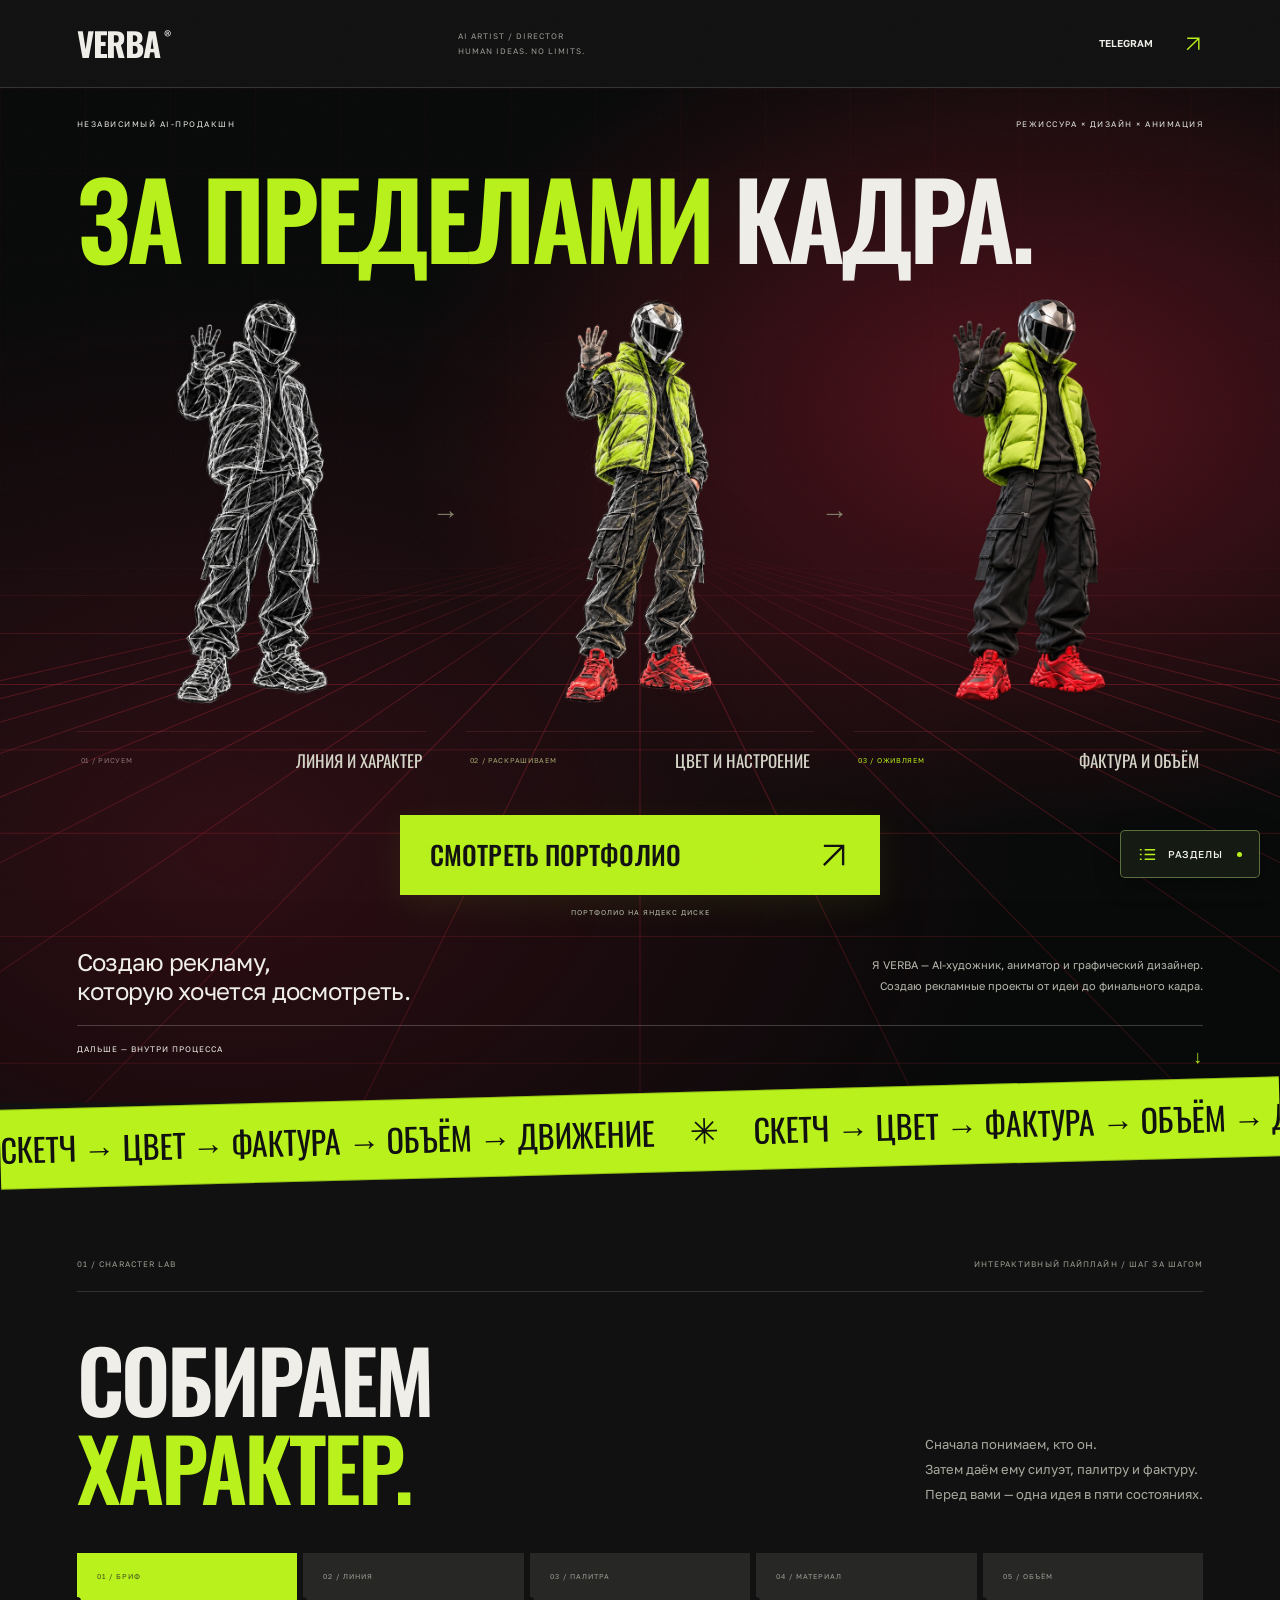
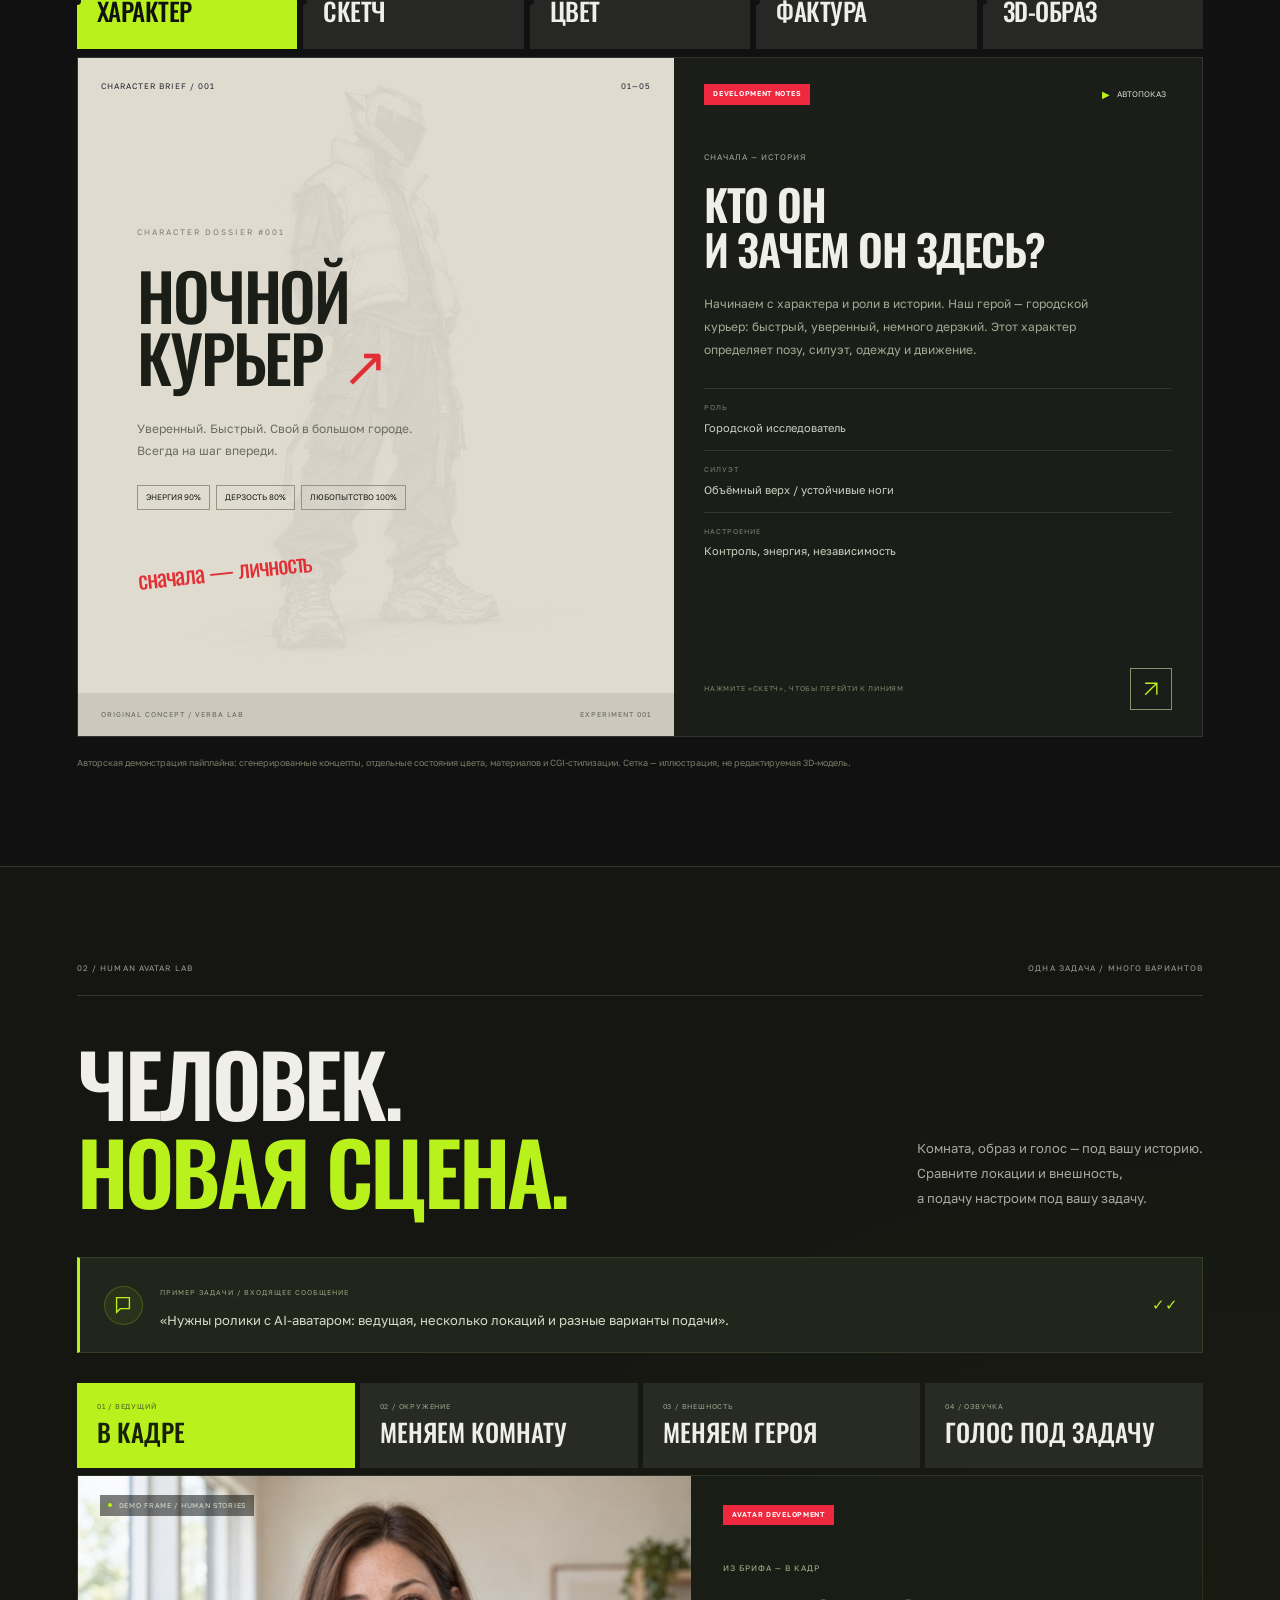
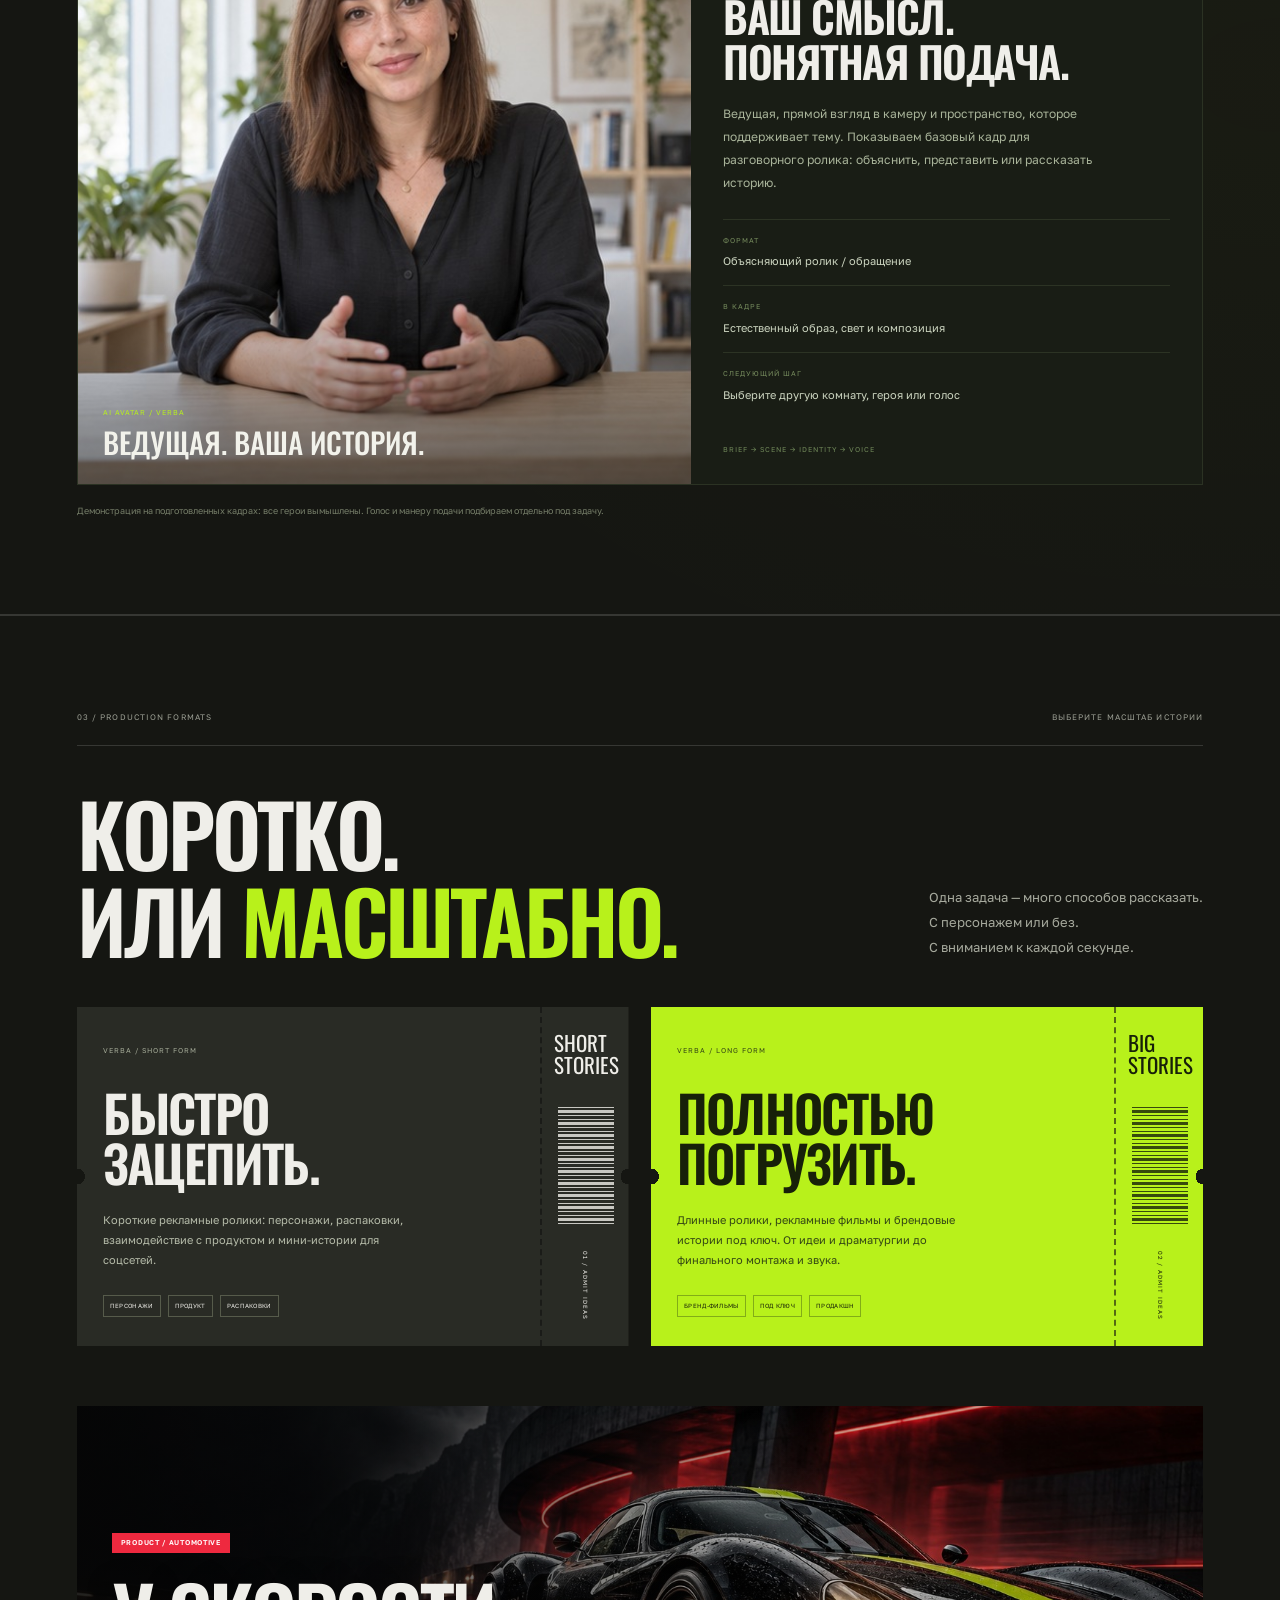
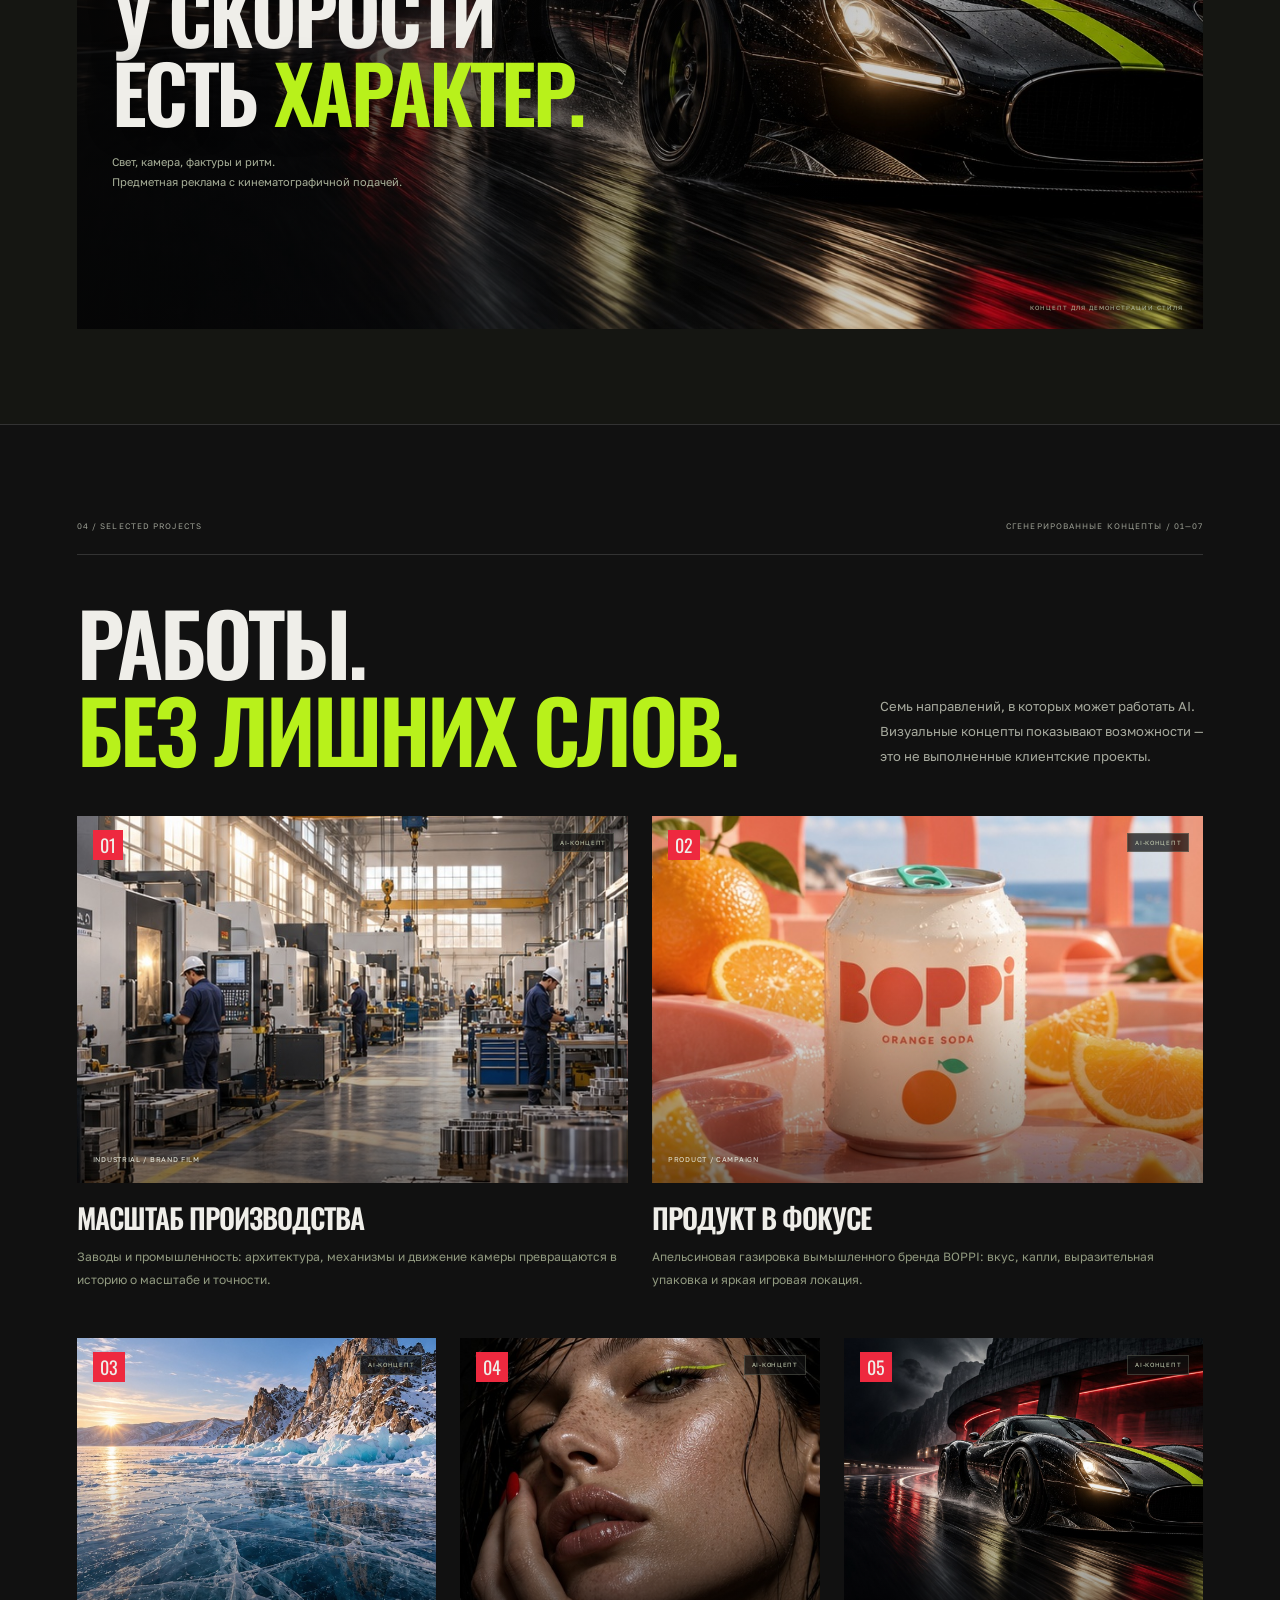
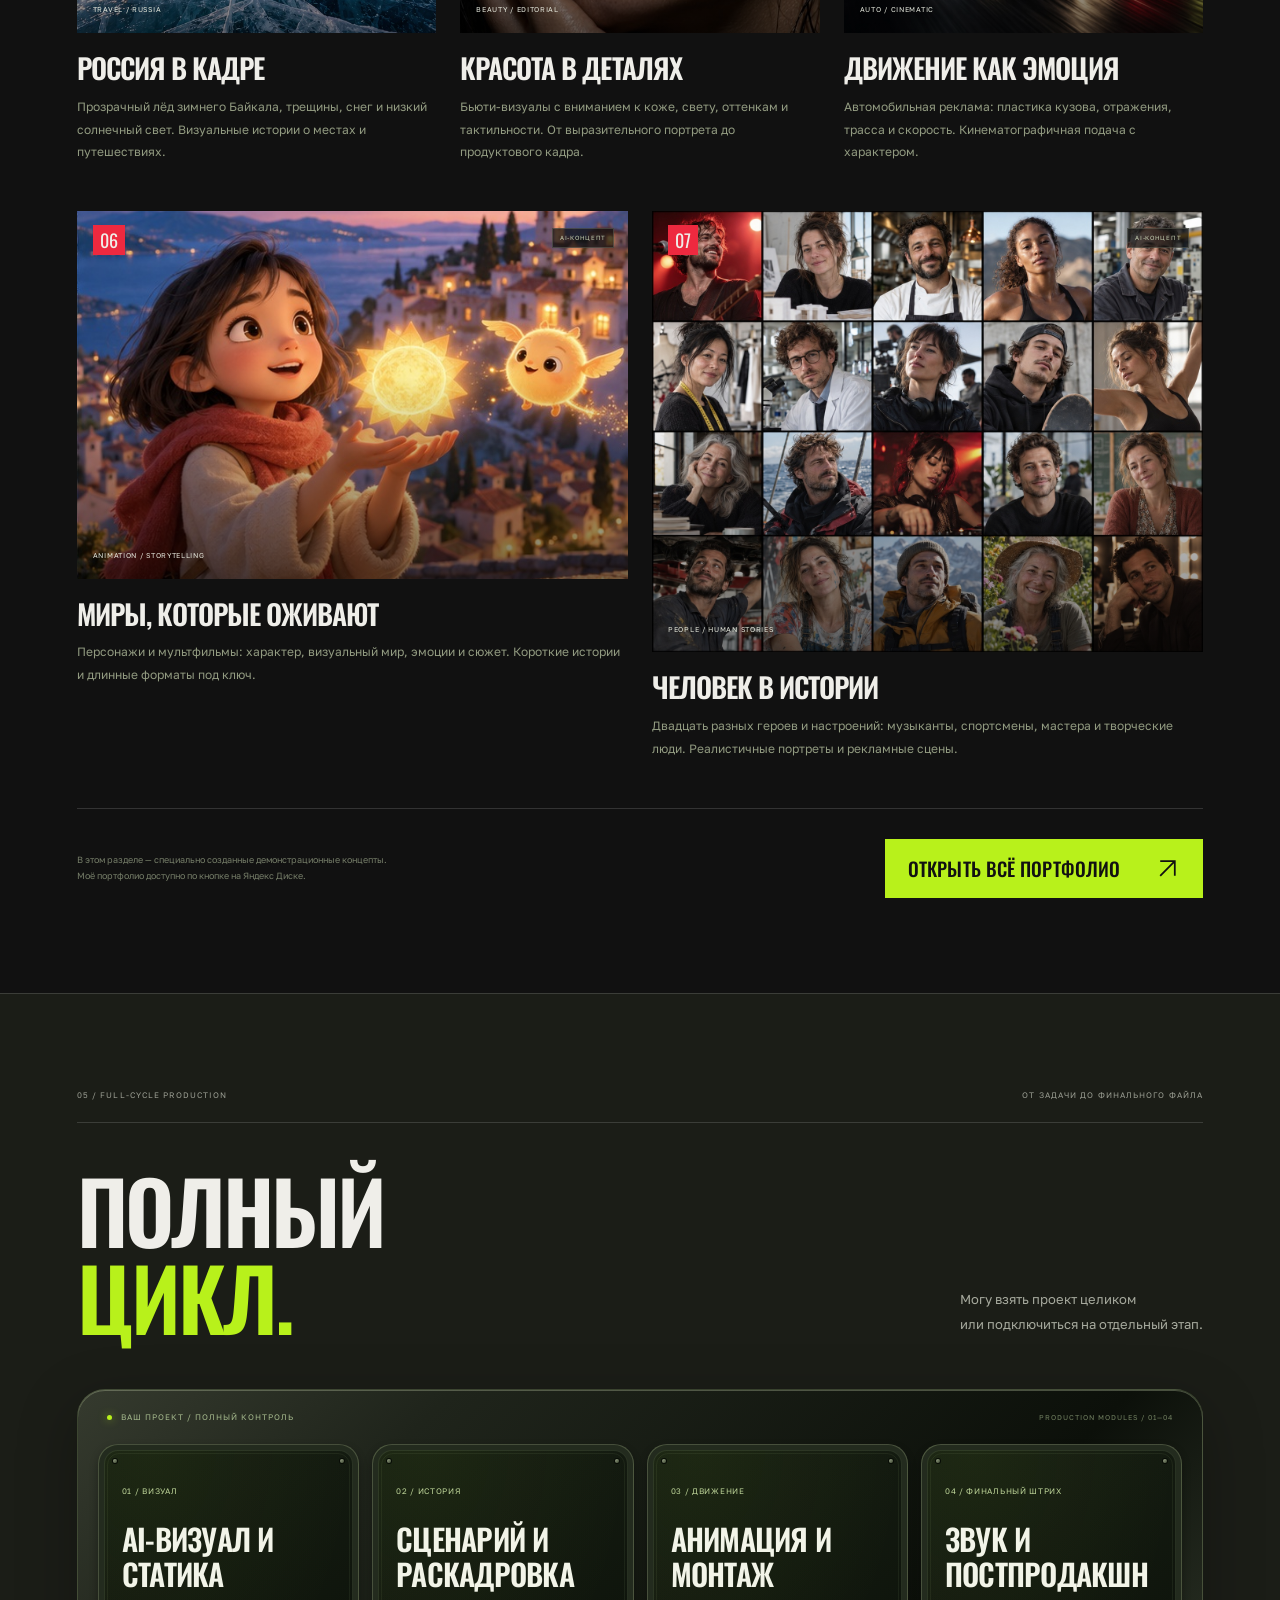
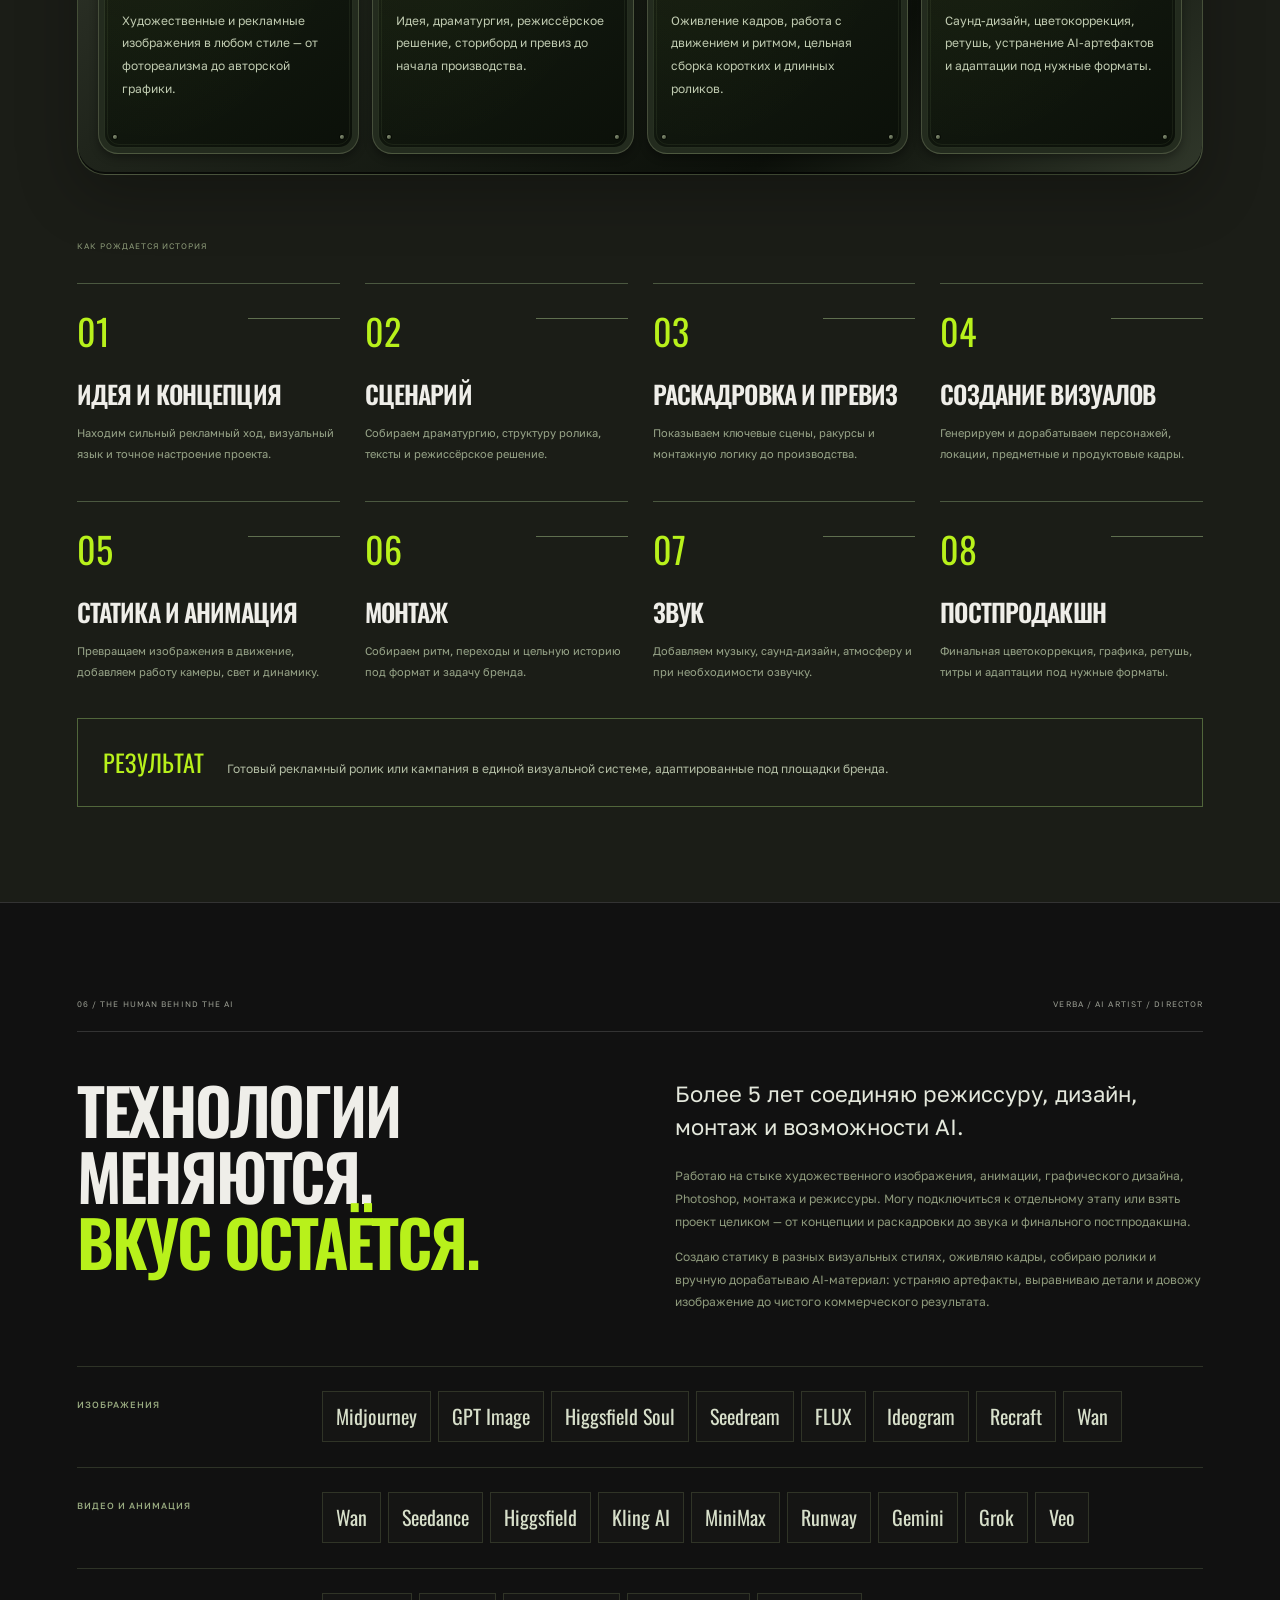
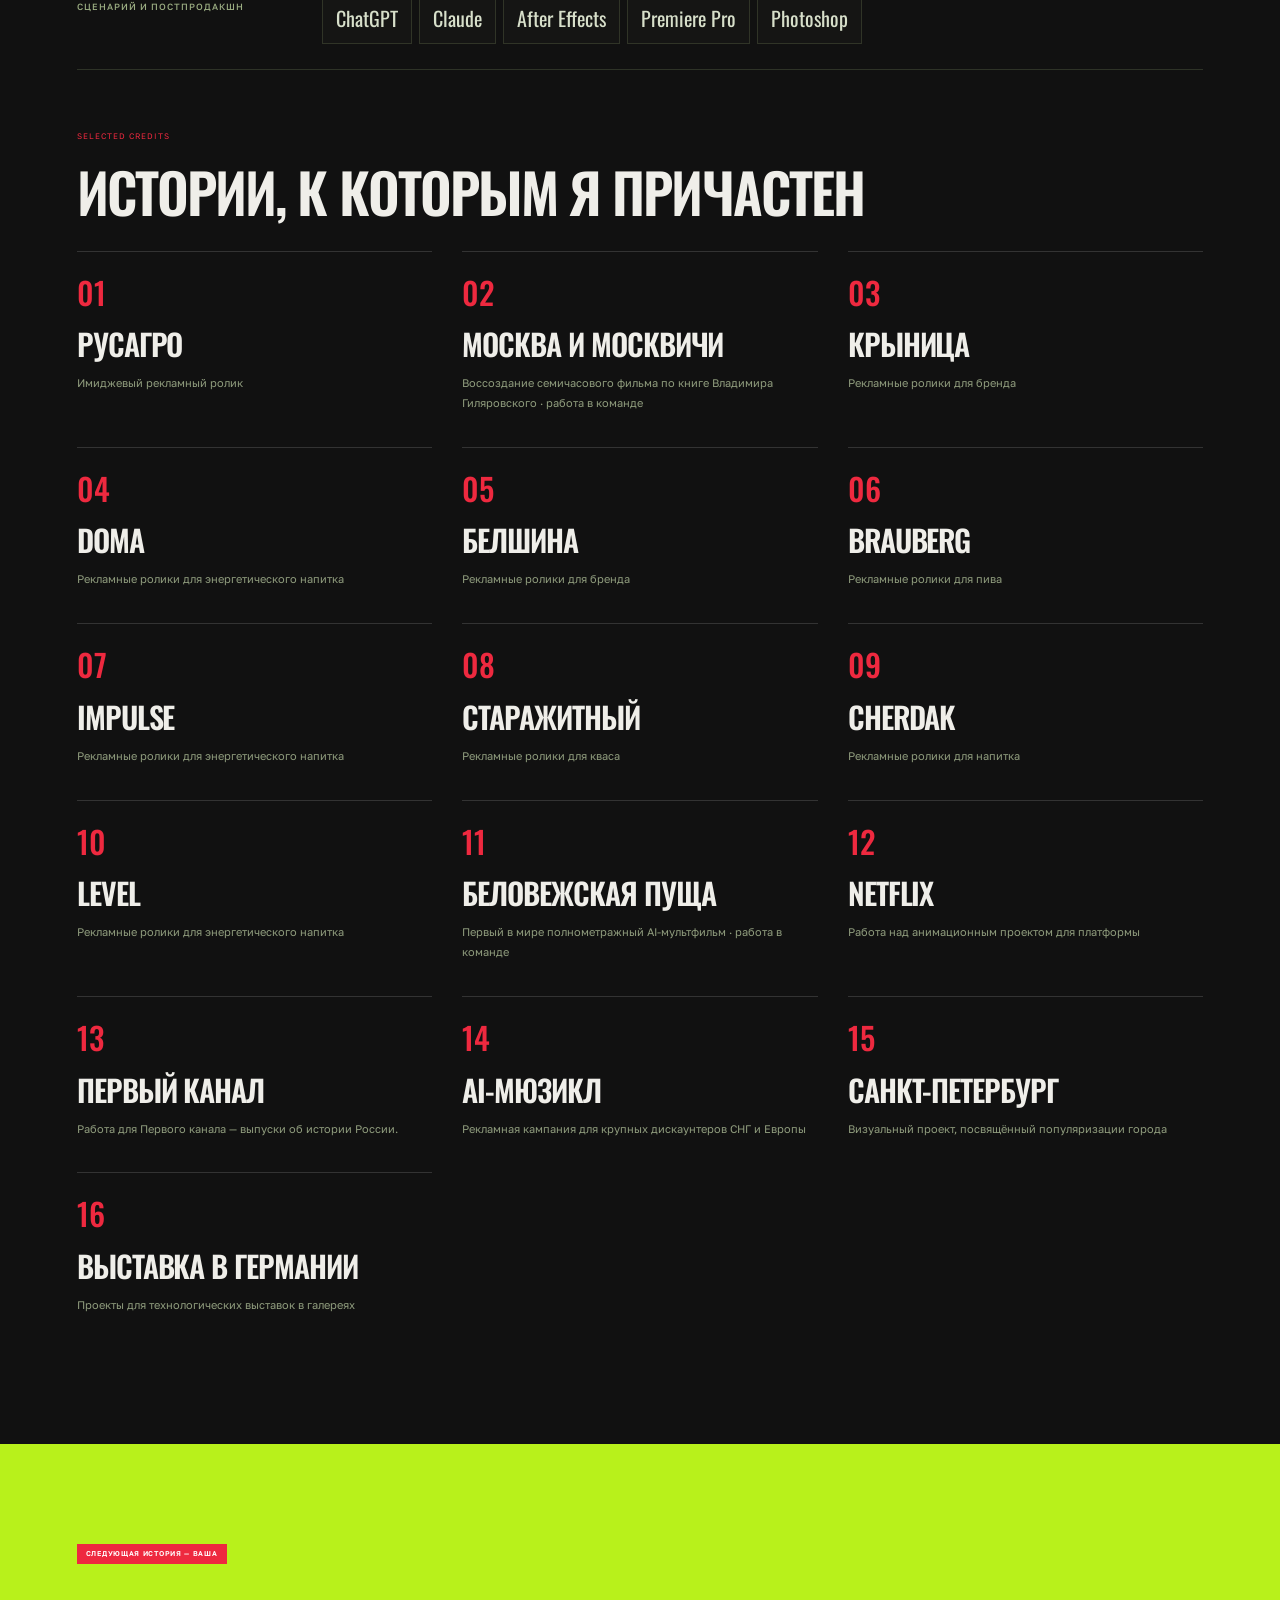
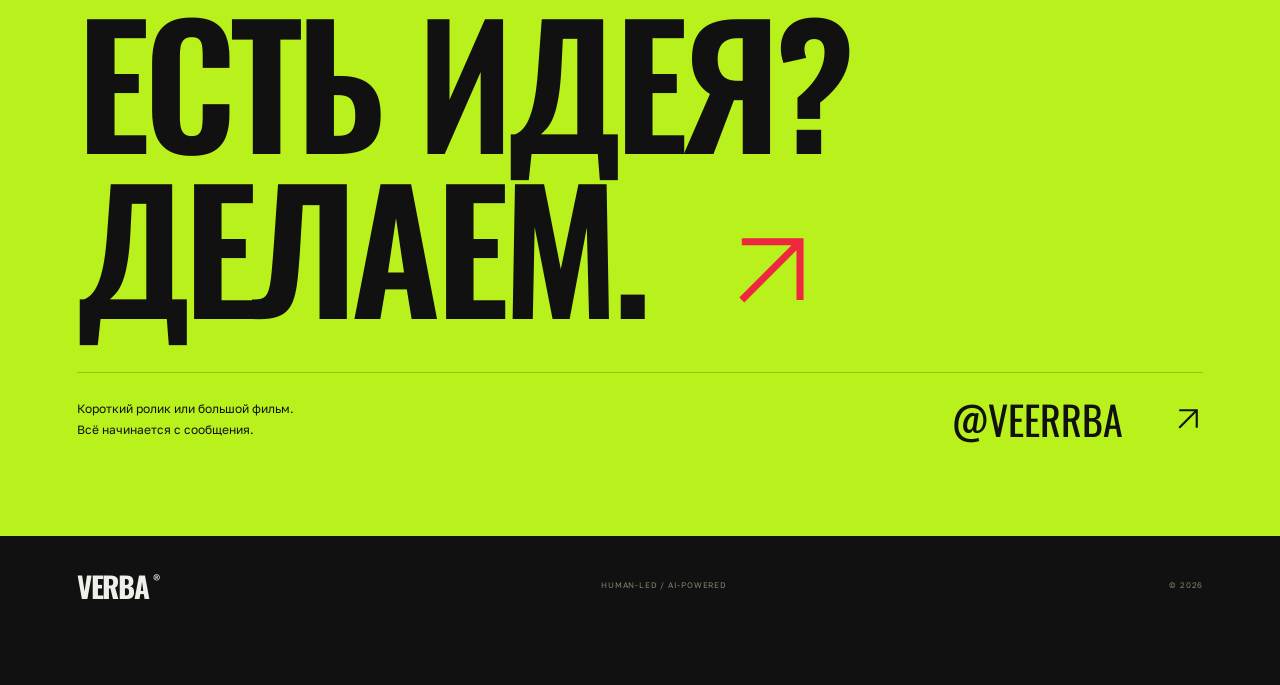
==== commit 6be4960a: "Add persistent accessible section navigation with scroll tracking" ====
--- a/index.html
+++ b/index.html
@@ -1,7 +1,7 @@
-<!doctype html><html lang="ru"><head><meta charset="utf-8"><meta name="viewport" content="width=device-width, initial-scale=1"><meta name="theme-color" content="#111111"><meta name="description" content="VERBA — AI-режиссура, персонажи и рекламные фильмы. От характера и скетча до фактуры, объёма и готового ролика."><title>VERBA — за пределами кадра</title><link rel="icon" href="assets/favicon.svg"><link rel="preload" href="assets/oswald.ttf" as="font" type="font/ttf" crossorigin><link rel="stylesheet" href="style.css?v=9"><script src="script.js?v=9" defer></script><script src="avatar.js?v=9" defer></script></head><body>
-<header class="header"><a class="brand" href="#top">VERBA<span>®</span></a><span class="header-caption">AI ARTIST / DIRECTOR<br>HUMAN IDEAS. NO LIMITS.</span><a class="header-telegram" href="https://t.me/veerrba" target="_blank" rel="noopener noreferrer">TELEGRAM <svg class="arrow" viewBox="0 0 24 24" fill="none" aria-hidden="true"><path d="M5 19 19 5M5 5h14v14" stroke="currentColor" stroke-width="1.7"/></svg></a></header><main>
+<!doctype html><html lang="ru"><head><meta charset="utf-8"><meta name="viewport" content="width=device-width, initial-scale=1"><meta name="theme-color" content="#111111"><meta name="description" content="VERBA — AI-режиссура, персонажи и рекламные фильмы. От характера и скетча до фактуры, объёма и готового ролика."><title>VERBA — за пределами кадра</title><link rel="icon" href="assets/favicon.svg"><link rel="preload" href="assets/oswald.ttf" as="font" type="font/ttf" crossorigin><link rel="stylesheet" href="style.css?v=10"><script src="script.js?v=9" defer></script><script src="avatar.js?v=9" defer></script><script src="navigation.js?v=10" defer></script></head><body>
+<header class="header"><a class="brand" href="#top">VERBA<span>®</span></a><span class="header-caption">AI ARTIST / DIRECTOR<br>HUMAN IDEAS. NO LIMITS.</span><a class="header-telegram" href="https://t.me/veerrba" target="_blank" rel="noopener noreferrer">TELEGRAM <svg class="arrow" viewBox="0 0 24 24" fill="none" aria-hidden="true"><path d="M5 19 19 5M5 5h14v14" stroke="currentColor" stroke-width="1.7"/></svg></a></header><details class="site-contents" id="site-contents"><summary aria-controls="contents-panel"><svg class="contents-icon" viewBox="0 0 24 24" fill="none" aria-hidden="true"><path d="M9 6h12M9 12h12M9 18h12M3 6h1M3 12h1M3 18h1" stroke="currentColor" stroke-width="1.7" stroke-linecap="round"/></svg><span>РАЗДЕЛЫ</span><span class="contents-indicator" aria-hidden="true"></span></summary><nav id="contents-panel" aria-label="Навигация по разделам"><div class="contents-header"><span>НА ЭТОЙ СТРАНИЦЕ</span><button type="button" class="contents-close" aria-label="Закрыть содержание"><svg viewBox="0 0 24 24" fill="none" aria-hidden="true"><path d="m6 6 12 12M6 18 18 6" stroke="currentColor" stroke-width="1.6"/></svg></button></div><ol><li><a href="#top"><span aria-hidden="true">00</span>Главная</a></li><li><a href="#lab"><span aria-hidden="true">01</span>Создание персонажа</a></li><li><a href="#avatar-lab"><span aria-hidden="true">02</span>AI-аватары</a></li><li><a href="#formats"><span aria-hidden="true">03</span>Форматы роликов</a></li><li><a href="#concepts"><span aria-hidden="true">04</span>Визуальные концепты</a></li><li><a href="#production"><span aria-hidden="true">05</span>Полный цикл</a></li><li><a href="#creator"><span aria-hidden="true">06</span>Об авторе и инструментах</a></li><li><a href="#credits"><span aria-hidden="true">07</span>Опыт и проекты</a></li><li><a href="#contact"><span aria-hidden="true">08</span>Связаться</a></li></ol><div class="contents-progress" aria-hidden="true"><span></span></div></nav></details><main>
 <section class="hero" id="top"><div class="hero-grid-world" aria-hidden="true"><div class="perspective-road"></div></div><div class="hero-top"><span>НЕЗАВИСИМЫЙ AI-ПРОДАКШН</span><span>РЕЖИССУРА × ДИЗАЙН × АНИМАЦИЯ</span></div><div class="hero-title"><h1>ЗА ПРЕДЕЛАМИ <span>КАДРА.</span></h1></div><div class="hero-development" aria-label="Один персонаж в трёх стадиях разработки"><figure class="hero-character hero-character-sketch"><div class="hero-character-art"><img src="assets/hero-sketch.webp" alt="Белый ручной скетч курьера на чёрном фоне"></div><figcaption><span>01 / РИСУЕМ</span><strong>ЛИНИЯ И ХАРАКТЕР</strong></figcaption></figure><span class="development-connector" aria-hidden="true">→</span><figure class="hero-character hero-character-pencil"><div class="hero-character-art"><img src="assets/hero-pencil.webp" alt="Тот же курьер, раскрашенный цветными карандашами"></div><figcaption><span>02 / РАСКРАШИВАЕМ</span><strong>ЦВЕТ И НАСТРОЕНИЕ</strong></figcaption></figure><span class="development-connector" aria-hidden="true">→</span><figure class="hero-character hero-character-final"><div class="hero-character-art waving-character"><img class="wave-frame wave-frame-a" src="assets/hero-final-a.webp" alt="Объёмный курьер с фактурной одеждой машет рукой"><img class="wave-frame wave-frame-b" src="assets/hero-final-b.webp" alt="" aria-hidden="true"></div><figcaption><span>03 / ОЖИВЛЯЕМ</span><strong>ФАКТУРА И ОБЪЁМ</strong></figcaption></figure></div><div class="hero-bottom"><div class="hero-description"><p>Создаю рекламу,<br>которую хочется досмотреть.</p><span>Я VERBA — AI-художник, аниматор и графический дизайнер.<br>Создаю рекламные проекты от идеи до финального кадра.</span></div><div class="hero-action"><a class="button lime portfolio-button" href="https://disk.yandex.ru/d/efgRmM-5nYeRGQ" target="_blank" rel="noopener noreferrer">СМОТРЕТЬ ПОРТФОЛИО <svg class="arrow" viewBox="0 0 24 24" fill="none" aria-hidden="true"><path d="M5 19 19 5M5 5h14v14" stroke="currentColor" stroke-width="1.7"/></svg></a><span>ПОРТФОЛИО НА ЯНДЕКС ДИСКЕ</span></div></div><a class="scroll-cue" href="#lab">ДАЛЬШЕ — ВНУТРИ ПРОЦЕССА <span>↓</span></a></section>
 <div class="marquee" aria-hidden="true"><div>СКЕТЧ → ЦВЕТ → ФАКТУРА → ОБЪЁМ → ДВИЖЕНИЕ <b>✳</b> СКЕТЧ → ЦВЕТ → ФАКТУРА → ОБЪЁМ → ДВИЖЕНИЕ <b>✳</b></div></div>
 <section class="lab section" id="lab"><div class="section-label"><span>01 / CHARACTER LAB</span><span>ИНТЕРАКТИВНЫЙ ПАЙПЛАЙН / ШАГ ЗА ШАГОМ</span></div><div class="section-heading"><h2>СОБИРАЕМ<br><span class="lime-text">ХАРАКТЕР.</span></h2><p>Сначала понимаем, кто он.<br>Затем даём ему силуэт, палитру и фактуру.<br>Перед вами — одна идея в пяти состояниях.</p></div><div class="stage-tabs" role="tablist" aria-label="Этапы создания персонажа"><button role="tab" id="tab-0" data-stage="0" aria-selected="true" aria-controls="stage-panel"><span>01 / БРИФ</span><strong>ХАРАКТЕР</strong></button><button role="tab" id="tab-1" data-stage="1" aria-selected="false" tabindex="-1" aria-controls="stage-panel"><span>02 / ЛИНИЯ</span><strong>СКЕТЧ</strong></button><button role="tab" id="tab-2" data-stage="2" aria-selected="false" tabindex="-1" aria-controls="stage-panel"><span>03 / ПАЛИТРА</span><strong>ЦВЕТ</strong></button><button role="tab" id="tab-3" data-stage="3" aria-selected="false" tabindex="-1" aria-controls="stage-panel"><span>04 / МАТЕРИАЛ</span><strong>ФАКТУРА</strong></button><button role="tab" id="tab-4" data-stage="4" aria-selected="false" tabindex="-1" aria-controls="stage-panel"><span>05 / ОБЪЁМ</span><strong>3D-ОБРАЗ</strong></button></div><div class="lab-workspace" id="stage-panel" role="tabpanel" aria-labelledby="tab-0"><div class="lab-view"><div class="view-label"><span id="view-label">CHARACTER BRIEF / 001</span><span id="view-counter">01—05</span></div><div class="character-view"><img id="base-image" src="assets/courier-sketch.jpg" alt="Исходное состояние персонажа"><img id="overlay-image" src="assets/courier-sketch.jpg" alt="Следующий этап разработки персонажа"><div class="reveal-edge" id="reveal-edge" hidden><span>↔</span></div><div class="brief-board" id="brief-board"><span class="brief-note">CHARACTER DOSSIER #001</span><h3>НОЧНОЙ<br>КУРЬЕР<span>↗</span></h3><p>Уверенный. Быстрый. Свой в большом городе.<br>Всегда на шаг впереди.</p><div class="brief-traits"><span>ЭНЕРГИЯ 90%</span><span>ДЕРЗОСТЬ 80%</span><span>ЛЮБОПЫТСТВО 100%</span></div><div class="brief-scribble">сначала — личность</div></div><div class="scan-line" aria-hidden="true"></div></div><div class="comparison-controls" id="comparison-controls" hidden><div><span id="comparison-label">ПРОЯВИТЬ ЦВЕТ</span><output id="reveal-output" for="reveal-range">100%</output></div><input id="reveal-range" type="range" min="0" max="100" value="100" aria-label="Проявление следующего этапа"><div class="compare-endpoints"><span id="compare-from">СКЕТЧ</span><span id="compare-to">ЦВЕТ</span></div></div><div class="view-footer"><span>ORIGINAL CONCEPT / VERBA LAB</span><span>EXPERIMENT 001</span></div></div><div class="lab-notes"><div class="notes-top"><span class="red-tag">DEVELOPMENT NOTES</span><button id="play-process" aria-pressed="false"><span>▶︎</span> АВТОПОКАЗ</button></div><div class="stage-copy" aria-live="polite"><span id="stage-kicker">СНАЧАЛА — ИСТОРИЯ</span><h3 id="stage-title">КТО ОН<br>И ЗАЧЕМ ОН ЗДЕСЬ?</h3><p id="stage-text">Начинаем с характера и роли в истории. Наш герой — городской курьер: быстрый, уверенный, немного дерзкий. Этот характер определяет позу, силуэт, одежду и движение.</p></div><div class="stage-specific" id="personality"><div class="trait"><span>РОЛЬ</span><strong>Городской исследователь</strong></div><div class="trait"><span>СИЛУЭТ</span><strong>Объёмный верх / устойчивые ноги</strong></div><div class="trait"><span>НАСТРОЕНИЕ</span><strong>Контроль, энергия, независимость</strong></div></div><div class="stage-specific" id="palette" hidden><div class="swatch-row"><span style="--color:#b8f11b"></span><div><strong>ACID LIME</strong><p>Энергия и заметность. Главный акцент.</p></div></div><div class="swatch-row"><span style="--color:#ee293f"></span><div><strong>SIGNAL RED</strong><p>Импульс и движение. Детали и обувь.</p></div></div><div class="swatch-row"><span style="--color:#333538"></span><div><strong>GRAPHITE</strong><p>Контраст и технологичность. Основа.</p></div></div></div><div class="stage-specific" id="materials" hidden><p class="mini-label">ВЫБЕРИТЕ МАТЕРИАЛ — РАССМОТРИТЕ ДЕТАЛЬ</p><div class="material-buttons"><button data-material="nylon" class="selected"><span class="nylon-patch"></span>НЕЙЛОН</button><button data-material="metal"><span class="metal-patch"></span>МЕТАЛЛ</button><button data-material="rubber"><span class="rubber-patch"></span>РЕЗИНА</button></div><div class="material-detail" id="material-detail" role="img" aria-label="Крупный план материала персонажа"><span id="material-description">Ткань: переплетение, швы, мягкий объём.</span></div></div><div class="stage-specific" id="wire-notes" hidden><div class="mesh-symbol" aria-hidden="true"></div><p>Сетка показывает конструкцию формы. Потяните ползунок, чтобы проявить поверх неё финальный образ с материалами и светом.</p><span class="mini-label">CGI-СТИЛИЗАЦИЯ / ВИЗУАЛЬНАЯ СХЕМА СЕТКИ</span></div><div class="notes-bottom"><span id="stage-hint">НАЖМИТЕ «СКЕТЧ», ЧТОБЫ ПЕРЕЙТИ К ЛИНИЯМ</span><button id="next-stage" aria-label="Следующий этап"><svg class="arrow" viewBox="0 0 24 24" fill="none" aria-hidden="true"><path d="M5 19 19 5M5 5h14v14" stroke="currentColor" stroke-width="1.7"/></svg></button></div></div></div><p class="caption">Авторская демонстрация пайплайна: сгенерированные концепты, отдельные состояния цвета, материалов и CGI-стилизации. Сетка — иллюстрация, не редактируемая 3D-модель.</p></section>
-<section class="avatar-lab section" id="avatar-lab"><div class="section-label"><span>02 / HUMAN AVATAR LAB</span><span>ОДНА ЗАДАЧА / МНОГО ВАРИАНТОВ</span></div><div class="section-heading"><h2>ЧЕЛОВЕК.<br><span class="lime-text">НОВАЯ СЦЕНА.</span></h2><p>Комната, образ и голос — под вашу историю.<br>Сравните локации и внешность,<br>а подачу настроим под вашу задачу.</p></div><div class="avatar-message"><span class="message-icon" aria-hidden="true"><svg viewBox="0 0 24 24" fill="none"><path d="M5 4h14v12H9l-4 4V4Z" stroke="currentColor" stroke-width="1.5"/></svg></span><div><span>ПРИМЕР ЗАДАЧИ / ВХОДЯЩЕЕ СООБЩЕНИЕ</span><p>«Нужны ролики с AI-аватаром: ведущая, несколько локаций и разные варианты подачи».</p></div><span class="message-check" aria-hidden="true">✓✓</span></div><div class="avatar-tabs" role="tablist" aria-label="Возможности AI-аватара"><button id="avtab-presenter" role="tab" data-avatar-mode="presenter" aria-controls="avatar-panel" aria-selected="true"><span>01 / ВЕДУЩИЙ</span><strong>В КАДРЕ</strong></button><button id="avtab-room" role="tab" data-avatar-mode="room" aria-controls="avatar-panel" aria-selected="false" tabindex="-1"><span>02 / ОКРУЖЕНИЕ</span><strong>МЕНЯЕМ КОМНАТУ</strong></button><button id="avtab-identity" role="tab" data-avatar-mode="identity" aria-controls="avatar-panel" aria-selected="false" tabindex="-1"><span>03 / ВНЕШНОСТЬ</span><strong>МЕНЯЕМ ГЕРОЯ</strong></button><button id="avtab-voice" role="tab" data-avatar-mode="voice" aria-controls="avatar-panel" aria-selected="false" tabindex="-1"><span>04 / ОЗВУЧКА</span><strong>ГОЛОС ПОД ЗАДАЧУ</strong></button></div><div class="avatar-workspace" id="avatar-panel" role="tabpanel" aria-labelledby="avtab-presenter"><div class="avatar-view"><div class="avatar-frame" id="avatar-frame"><img id="avatar-base" src="assets/avatar-home.jpg" loading="lazy" alt="Реалистичная ведущая сидит за столом в светлом домашнем кабинете"><img id="avatar-overlay" src="assets/avatar-studio.jpg" loading="lazy" alt="Та же ведущая в тёмной подкаст-студии" hidden><span class="avatar-divider" id="avatar-divider" hidden><span>↔</span></span><span class="avatar-frame-label"><i></i> DEMO FRAME / HUMAN STORIES</span><div class="avatar-lower-third"><span>AI AVATAR / VERBA</span><strong id="avatar-frame-title">ВЕДУЩАЯ. ВАША ИСТОРИЯ.</strong></div></div><div class="avatar-compare-controls" id="avatar-compare-controls" hidden><div><label id="avatar-range-label" for="avatar-range">МЕНЯЕМ КОМНАТУ</label><output id="avatar-range-output" for="avatar-range">50%</output></div><input type="range" id="avatar-range" min="0" max="100" value="50" aria-label="Сравнить комнаты"><div><span id="avatar-before">ДОМАШНЯЯ СТУДИЯ</span><span id="avatar-after">ПОДКАСТ-СТУДИЯ</span></div></div></div><aside class="avatar-notes"><span class="red-tag">AVATAR DEVELOPMENT</span><div class="avatar-copy" aria-live="polite"><span id="avatar-kicker">ИЗ БРИФА — В КАДР</span><h3 id="avatar-title">ВАШ СМЫСЛ.<br>ПОНЯТНАЯ ПОДАЧА.</h3><p id="avatar-description">Ведущая, прямой взгляд в камеру и пространство, которое поддерживает тему. Показываем базовый кадр для разговорного ролика: объяснить, представить или рассказать историю.</p></div><div class="avatar-mode-content" id="avatar-presenter-notes"><div class="avatar-note-row"><span>ФОРМАТ</span><strong>Объясняющий ролик / обращение</strong></div><div class="avatar-note-row"><span>В КАДРЕ</span><strong>Естественный образ, свет и композиция</strong></div><div class="avatar-note-row"><span>СЛЕДУЮЩИЙ ШАГ</span><strong>Выберите другую комнату, героя или голос</strong></div></div><div class="avatar-mode-content" id="avatar-room-notes" hidden><div class="room-choice"><span class="room-swatch home-swatch"></span><div><strong>ДОМАШНЯЯ СТУДИЯ</strong><p>Мягкий дневной свет. Тёплый личный тон.</p></div></div><div class="room-choice"><span class="room-swatch studio-swatch"></span><div><strong>ПОДКАСТ-СТУДИЯ</strong><p>Графит, красный акцент. Собранный деловой кадр.</p></div></div><p class="avatar-help">Потяните разделитель на кадре или ползунок под ним.</p></div><div class="avatar-mode-content" id="avatar-identity-notes" hidden><span class="avatar-option-label">ВЫБЕРИТЕ НОВЫЙ ОБРАЗ</span><div class="avatar-identity-options" role="group" aria-label="Новый образ ведущего"><button data-avatar-person="woman" aria-pressed="true"><img src="assets/avatar-woman.jpg" loading="lazy" alt="Другая ведущая"><span>ДРУГАЯ ВЕДУЩАЯ</span></button><button data-avatar-person="man" aria-pressed="false"><img src="assets/avatar-man.jpg" loading="lazy" alt="Мужчина-ведущий"><span>МУЖЧИНА-ВЕДУЩИЙ</span></button></div><p class="avatar-help">Та же сцена, другая внешность. Сравните исходный и новый образ ползунком.</p></div><div class="avatar-mode-content avatar-voice-description" id="avatar-voice-notes" hidden><div class="voice-description-row"><span>01 / ХАРАКТЕР ГОЛОСА</span><h4>ТЕМБР, ТЕМП И ИНТОНАЦИЯ</h4><p>Подбираем высоту и тембр голоса, темп речи, эмоциональность и манеру подачи — под аудиторию, формат ролика и настроение бренда.</p></div><div class="voice-description-row"><span>02 / ИНДИВИДУАЛЬНЫЙ ПОДХОД</span><h4>ГОЛОС ПОД ВАШ БРЕНД</h4><p>Создаём индивидуальный голос с нужным характером: узнаваемый образ, согласованные интонации и единая подача в серии роликов.</p></div><div class="voice-description-row"><span>03 / ВАШ СОБСТВЕННЫЙ ГОЛОС</span><h4>ИСПОЛЬЗУЕМ ВАШУ ЗАПИСЬ</h4><p>Если у вас есть запись собственного голоса, используем её для озвучивания AI-аватара. В кадре — выбранный образ, в озвучке — ваш голос.</p></div></div><span class="avatar-notes-foot">BRIEF → SCENE → IDENTITY → VOICE</span></aside></div><p class="caption">Демонстрация на подготовленных кадрах: все герои вымышлены. Голос и манеру подачи подбираем отдельно под задачу.</p></section><section class="formats section"><div class="section-label"><span>03 / PRODUCTION FORMATS</span><span>ВЫБЕРИТЕ МАСШТАБ ИСТОРИИ</span></div><div class="section-heading"><h2>КОРОТКО.<br>ИЛИ <span class="lime-text">МАСШТАБНО.</span></h2><p>Одна задача — много способов рассказать.<br>С персонажем или без.<br>С вниманием к каждой секунде.</p></div><div class="format-tickets"><article class="format-ticket"><div class="ticket-main"><span class="ticket-id">VERBA / SHORT FORM</span><h3>БЫСТРО<br>ЗАЦЕПИТЬ.</h3><p>Короткие рекламные ролики: персонажи, распаковки, взаимодействие с продуктом и мини-истории для соцсетей.</p><div class="ticket-tags"><span>ПЕРСОНАЖИ</span><span>ПРОДУКТ</span><span>РАСПАКОВКИ</span></div></div><div class="ticket-stub"><span>SHORT<br>STORIES</span><div class="barcode"></div><span>01 / ADMIT IDEAS</span></div></article><article class="format-ticket green-ticket"><div class="ticket-main"><span class="ticket-id">VERBA / LONG FORM</span><h3>ПОЛНОСТЬЮ<br>ПОГРУЗИТЬ.</h3><p>Длинные ролики, рекламные фильмы и брендовые истории под ключ. От идеи и драматургии до финального монтажа и звука.</p><div class="ticket-tags"><span>БРЕНД-ФИЛЬМЫ</span><span>ПОД КЛЮЧ</span><span>ПРОДАКШН</span></div></div><div class="ticket-stub"><span>BIG<br>STORIES</span><div class="barcode"></div><span>02 / ADMIT IDEAS</span></div></article></div><div class="automotive-strip"><img src="assets/speed-coupe.jpg" loading="lazy" alt="Чёрное спортивное купе с лаймовой полосой на мокрой дороге в красном свете"><div><span class="red-tag">PRODUCT / AUTOMOTIVE</span><h3>У СКОРОСТИ<br>ЕСТЬ <span>ХАРАКТЕР.</span></h3><p>Свет, камера, фактуры и ритм.<br>Предметная реклама с кинематографичной подачей.</p></div><span class="strip-note">КОНЦЕПТ ДЛЯ ДЕМОНСТРАЦИИ СТИЛЯ</span></div></section>
-<section class="selected section"><div class="section-label"><span>04 / SELECTED PROJECTS</span><span>СГЕНЕРИРОВАННЫЕ КОНЦЕПТЫ / 01—07</span></div><div class="section-heading"><h2>РАБОТЫ.<br><span class="lime-text">БЕЗ ЛИШНИХ СЛОВ.</span></h2><p>Семь направлений, в которых может работать AI.<br>Визуальные концепты показывают возможности —<br>это не выполненные клиентские проекты.</p></div><div class="project-grid concept-projects"><article class="project-card"><div class="project-image"><img loading="lazy" src="assets/concept-industry-v6.jpg" alt="Реалистичный светлый действующий завод с оборудованием и рабочими"><span class="project-index">01</span><span class="project-category">INDUSTRIAL / BRAND FILM</span><span class="concept-badge">AI-КОНЦЕПТ</span></div><div class="project-copy"><h3>МАСШТАБ ПРОИЗВОДСТВА</h3><p>Заводы и промышленность: архитектура, механизмы и движение камеры превращаются в историю о масштабе и точности.</p></div></article><article class="project-card"><div class="project-image"><img loading="lazy" src="assets/concept-product-v6.jpg" alt="Апельсиновая газировка вымышленного бренда BOPPI в яркой игровой локации"><span class="project-index">02</span><span class="project-category">PRODUCT / CAMPAIGN</span><span class="concept-badge">AI-КОНЦЕПТ</span></div><div class="project-copy"><h3>ПРОДУКТ В ФОКУСЕ</h3><p>Апельсиновая газировка вымышленного бренда BOPPI: вкус, капли, выразительная упаковка и яркая игровая локация.</p></div></article><article class="project-card"><div class="project-image"><img loading="lazy" src="assets/concept-russia-v6.jpg" alt="Зимний Байкал: прозрачный лёд с трещинами, скалы и снег"><span class="project-index">03</span><span class="project-category">TRAVEL / RUSSIA</span><span class="concept-badge">AI-КОНЦЕПТ</span></div><div class="project-copy"><h3>РОССИЯ В КАДРЕ</h3><p>Прозрачный лёд зимнего Байкала, трещины, снег и низкий солнечный свет. Визуальные истории о местах и путешествиях.</p></div></article><article class="project-card"><div class="project-image"><img loading="lazy" src="assets/concept-beauty.jpg" alt="Бьюти-портрет с лаймовой подводкой и красным акцентом"><span class="project-index">04</span><span class="project-category">BEAUTY / EDITORIAL</span><span class="concept-badge">AI-КОНЦЕПТ</span></div><div class="project-copy"><h3>КРАСОТА В ДЕТАЛЯХ</h3><p>Бьюти-визуалы с вниманием к коже, свету, оттенкам и тактильности. От выразительного портрета до продуктового кадра.</p></div></article><article class="project-card"><div class="project-image"><img loading="lazy" src="assets/concept-auto.jpg" alt="Спортивное купе в красном свете на мокрой дороге"><span class="project-index">05</span><span class="project-category">AUTO / CINEMATIC</span><span class="concept-badge">AI-КОНЦЕПТ</span></div><div class="project-copy"><h3>ДВИЖЕНИЕ КАК ЭМОЦИЯ</h3><p>Автомобильная реклама: пластика кузова, отражения, трасса и скорость. Кинематографичная подача с характером.</p></div></article><article class="project-card"><div class="project-image"><img loading="lazy" src="assets/concept-animation-v6.jpg" alt="Девочка и маленький летающий компаньон находят светящееся бумажное солнце"><span class="project-index">06</span><span class="project-category">ANIMATION / STORYTELLING</span><span class="concept-badge">AI-КОНЦЕПТ</span></div><div class="project-copy"><h3>МИРЫ, КОТОРЫЕ ОЖИВАЮТ</h3><p>Персонажи и мультфильмы: характер, визуальный мир, эмоции и сюжет. Короткие истории и длинные форматы под ключ.</p></div></article><article class="project-card"><div class="project-image"><img loading="lazy" src="assets/concept-people-v7.jpg" alt="Коллаж из двадцати разных реалистичных взрослых людей: музыканты, художники, спортсмены и другие герои"><span class="project-index">07</span><span class="project-category">PEOPLE / HUMAN STORIES</span><span class="concept-badge">AI-КОНЦЕПТ</span></div><div class="project-copy"><h3>ЧЕЛОВЕК В ИСТОРИИ</h3><p>Двадцать разных героев и настроений: музыканты, спортсмены, мастера и творческие люди. Реалистичные портреты и рекламные сцены.</p></div></article></div><div class="projects-footer"><p class="caption">В этом разделе — специально созданные демонстрационные концепты.<br>Моё портфолио доступно по кнопке на Яндекс Диске.</p><a class="button lime portfolio-button" href="https://disk.yandex.ru/d/efgRmM-5nYeRGQ" target="_blank" rel="noopener noreferrer">ОТКРЫТЬ ВСЁ ПОРТФОЛИО <svg class="arrow" viewBox="0 0 24 24" fill="none" aria-hidden="true"><path d="M5 19 19 5M5 5h14v14" stroke="currentColor" stroke-width="1.7"/></svg></a></div></section><section class="production section"><div class="section-label"><span>05 / FULL-CYCLE PRODUCTION</span><span>ОТ ЗАДАЧИ ДО ФИНАЛЬНОГО ФАЙЛА</span></div><div class="section-heading"><h2>ПОЛНЫЙ<br><span class="lime-text">ЦИКЛ.</span></h2><p>Могу взять проект целиком<br>или подключиться на отдельный этап.</p></div><div class="production-porthole"><div class="porthole-bar"><span><i aria-hidden="true"></i> ВАШ ПРОЕКТ / ПОЛНЫЙ КОНТРОЛЬ</span><span>PRODUCTION MODULES / 01—04</span></div><div class="production-grid"><article><span class="window-bolts" aria-hidden="true"><i></i><i></i><i></i><i></i></span><span>01 / ВИЗУАЛ</span><h3>AI-визуал и статика</h3><p>Художественные и рекламные изображения в любом стиле — от фотореализма до авторской графики.</p></article><article><span class="window-bolts" aria-hidden="true"><i></i><i></i><i></i><i></i></span><span>02 / ИСТОРИЯ</span><h3>Сценарий и раскадровка</h3><p>Идея, драматургия, режиссёрское решение, сториборд и превиз до начала производства.</p></article><article><span class="window-bolts" aria-hidden="true"><i></i><i></i><i></i><i></i></span><span>03 / ДВИЖЕНИЕ</span><h3>Анимация и монтаж</h3><p>Оживление кадров, работа с движением и ритмом, цельная сборка коротких и длинных роликов.</p></article><article><span class="window-bolts" aria-hidden="true"><i></i><i></i><i></i><i></i></span><span>04 / ФИНАЛЬНЫЙ ШТРИХ</span><h3>Звук и постпродакшн</h3><p>Саунд-дизайн, цветокоррекция, ретушь, устранение AI-артефактов и адаптации под нужные форматы.</p></article></div></div><div class="full-cycle"><p class="eyebrow">КАК РОЖДАЕТСЯ ИСТОРИЯ</p><div class="steps"><article><span>01</span><h3>Идея и концепция</h3><p>Находим сильный рекламный ход, визуальный язык и точное настроение проекта.</p></article><article><span>02</span><h3>Сценарий</h3><p>Собираем драматургию, структуру ролика, тексты и режиссёрское решение.</p></article><article><span>03</span><h3>Раскадровка и превиз</h3><p>Показываем ключевые сцены, ракурсы и монтажную логику до производства.</p></article><article><span>04</span><h3>Создание визуалов</h3><p>Генерируем и дорабатываем персонажей, локации, предметные и продуктовые кадры.</p></article><article><span>05</span><h3>Статика и анимация</h3><p>Превращаем изображения в движение, добавляем работу камеры, свет и динамику.</p></article><article><span>06</span><h3>Монтаж</h3><p>Собираем ритм, переходы и цельную историю под формат и задачу бренда.</p></article><article><span>07</span><h3>Звук</h3><p>Добавляем музыку, саунд-дизайн, атмосферу и при необходимости озвучку.</p></article><article><span>08</span><h3>Постпродакшн</h3><p>Финальная цветокоррекция, графика, ретушь, титры и адаптации под нужные форматы.</p></article></div><p class="result"><strong>Результат</strong> Готовый рекламный ролик или кампания в единой визуальной системе, адаптированные под площадки бренда.</p></div></section><section class="creator section"><div class="section-label"><span>06 / THE HUMAN BEHIND THE AI</span><span>VERBA / AI ARTIST / DIRECTOR</span></div><div class="creator-intro"><h2>Технологии меняются.<br><em>Вкус остаётся.</em></h2><div><p class="lead">Более 5 лет соединяю режиссуру, дизайн, монтаж и возможности AI.</p><p>Работаю на стыке художественного изображения, анимации, графического дизайна, Photoshop, монтажа и режиссуры. Могу подключиться к отдельному этапу или взять проект целиком — от концепции и раскадровки до звука и финального постпродакшна.</p><p>Создаю статику в разных визуальных стилях, оживляю кадры, собираю ролики и вручную дорабатываю AI-материал: устраняю артефакты, выравниваю детали и довожу изображение до чистого коммерческого результата.</p></div></div><div class="tool-groups"><div class="tool-group"><h3>ИЗОБРАЖЕНИЯ</h3><div class="tools"><span>Midjourney</span><span>GPT Image</span><span>Higgsfield Soul</span><span>Seedream</span><span>FLUX</span><span>Ideogram</span><span>Recraft</span><span>Wan</span></div></div><div class="tool-group"><h3>ВИДЕО И АНИМАЦИЯ</h3><div class="tools"><span>Wan</span><span>Seedance</span><span>Higgsfield</span><span>Kling AI</span><span>MiniMax</span><span>Runway</span><span>Gemini</span><span>Grok</span><span>Veo</span></div></div><div class="tool-group"><h3>СЦЕНАРИЙ И ПОСТПРОДАКШН</h3><div class="tools"><span>ChatGPT</span><span>Claude</span><span>After Effects</span><span>Premiere Pro</span><span>Photoshop</span></div></div></div><div class="credits-heading"><p class="eyebrow">SELECTED CREDITS</p><h3>Истории, к которым я причастен</h3></div><div class="credits"><article><span>01</span><h3>РУСАГРО</h3><p>Имиджевый рекламный ролик</p></article><article><span>02</span><h3>Москва и москвичи</h3><p>Воссоздание семичасового фильма по книге Владимира Гиляровского · работа в команде</p></article><article><span>03</span><h3>Крыница</h3><p>Рекламные ролики для бренда</p></article><article><span>04</span><h3>DOMA</h3><p>Рекламные ролики для энергетического напитка</p></article><article><span>05</span><h3>Белшина</h3><p>Рекламные ролики для бренда</p></article><article><span>06</span><h3>Brauberg</h3><p>Рекламные ролики для пива</p></article><article><span>07</span><h3>IMPULSE</h3><p>Рекламные ролики для энергетического напитка</p></article><article><span>08</span><h3>Старажитный</h3><p>Рекламные ролики для кваса</p></article><article><span>09</span><h3>CHERDAK</h3><p>Рекламные ролики для напитка</p></article><article><span>10</span><h3>Level</h3><p>Рекламные ролики для энергетического напитка</p></article><article><span>11</span><h3>Беловежская пуща</h3><p>Первый в мире полнометражный AI-мультфильм · работа в команде</p></article><article><span>12</span><h3>Netflix</h3><p>Работа над анимационным проектом для платформы</p></article><article><span>13</span><h3>Первый канал</h3><p>Работа для Первого канала — выпуски об истории России.</p></article><article><span>14</span><h3>AI-мюзикл</h3><p>Рекламная кампания для крупных дискаунтеров СНГ и Европы</p></article><article><span>15</span><h3>Санкт-Петербург</h3><p>Визуальный проект, посвящённый популяризации города</p></article><article><span>16</span><h3>Выставка в Германии</h3><p>Проекты для технологических выставок в галереях</p></article></div></section><section class="closing section"><span class="red-tag">СЛЕДУЮЩАЯ ИСТОРИЯ — ВАША</span><h2>ЕСТЬ ИДЕЯ?<br><span>ДЕЛАЕМ.</span> <svg class="arrow" viewBox="0 0 24 24" fill="none" aria-hidden="true"><path d="M5 19 19 5M5 5h14v14" stroke="currentColor" stroke-width="1.7"/></svg></h2><div class="closing-bottom"><p>Короткий ролик или большой фильм.<br>Всё начинается с сообщения.</p><a href="https://t.me/veerrba" target="_blank" rel="noopener noreferrer">@VEERRBA <svg class="arrow" viewBox="0 0 24 24" fill="none" aria-hidden="true"><path d="M5 19 19 5M5 5h14v14" stroke="currentColor" stroke-width="1.7"/></svg></a></div></section></main><footer><a class="brand" href="#top">VERBA<span>®</span></a><span>HUMAN-LED / AI-POWERED</span><span>© <span id="year">2026</span></span></footer></body></html>+<section class="avatar-lab section" id="avatar-lab"><div class="section-label"><span>02 / HUMAN AVATAR LAB</span><span>ОДНА ЗАДАЧА / МНОГО ВАРИАНТОВ</span></div><div class="section-heading"><h2>ЧЕЛОВЕК.<br><span class="lime-text">НОВАЯ СЦЕНА.</span></h2><p>Комната, образ и голос — под вашу историю.<br>Сравните локации и внешность,<br>а подачу настроим под вашу задачу.</p></div><div class="avatar-message"><span class="message-icon" aria-hidden="true"><svg viewBox="0 0 24 24" fill="none"><path d="M5 4h14v12H9l-4 4V4Z" stroke="currentColor" stroke-width="1.5"/></svg></span><div><span>ПРИМЕР ЗАДАЧИ / ВХОДЯЩЕЕ СООБЩЕНИЕ</span><p>«Нужны ролики с AI-аватаром: ведущая, несколько локаций и разные варианты подачи».</p></div><span class="message-check" aria-hidden="true">✓✓</span></div><div class="avatar-tabs" role="tablist" aria-label="Возможности AI-аватара"><button id="avtab-presenter" role="tab" data-avatar-mode="presenter" aria-controls="avatar-panel" aria-selected="true"><span>01 / ВЕДУЩИЙ</span><strong>В КАДРЕ</strong></button><button id="avtab-room" role="tab" data-avatar-mode="room" aria-controls="avatar-panel" aria-selected="false" tabindex="-1"><span>02 / ОКРУЖЕНИЕ</span><strong>МЕНЯЕМ КОМНАТУ</strong></button><button id="avtab-identity" role="tab" data-avatar-mode="identity" aria-controls="avatar-panel" aria-selected="false" tabindex="-1"><span>03 / ВНЕШНОСТЬ</span><strong>МЕНЯЕМ ГЕРОЯ</strong></button><button id="avtab-voice" role="tab" data-avatar-mode="voice" aria-controls="avatar-panel" aria-selected="false" tabindex="-1"><span>04 / ОЗВУЧКА</span><strong>ГОЛОС ПОД ЗАДАЧУ</strong></button></div><div class="avatar-workspace" id="avatar-panel" role="tabpanel" aria-labelledby="avtab-presenter"><div class="avatar-view"><div class="avatar-frame" id="avatar-frame"><img id="avatar-base" src="assets/avatar-home.jpg" loading="lazy" alt="Реалистичная ведущая сидит за столом в светлом домашнем кабинете"><img id="avatar-overlay" src="assets/avatar-studio.jpg" loading="lazy" alt="Та же ведущая в тёмной подкаст-студии" hidden><span class="avatar-divider" id="avatar-divider" hidden><span>↔</span></span><span class="avatar-frame-label"><i></i> DEMO FRAME / HUMAN STORIES</span><div class="avatar-lower-third"><span>AI AVATAR / VERBA</span><strong id="avatar-frame-title">ВЕДУЩАЯ. ВАША ИСТОРИЯ.</strong></div></div><div class="avatar-compare-controls" id="avatar-compare-controls" hidden><div><label id="avatar-range-label" for="avatar-range">МЕНЯЕМ КОМНАТУ</label><output id="avatar-range-output" for="avatar-range">50%</output></div><input type="range" id="avatar-range" min="0" max="100" value="50" aria-label="Сравнить комнаты"><div><span id="avatar-before">ДОМАШНЯЯ СТУДИЯ</span><span id="avatar-after">ПОДКАСТ-СТУДИЯ</span></div></div></div><aside class="avatar-notes"><span class="red-tag">AVATAR DEVELOPMENT</span><div class="avatar-copy" aria-live="polite"><span id="avatar-kicker">ИЗ БРИФА — В КАДР</span><h3 id="avatar-title">ВАШ СМЫСЛ.<br>ПОНЯТНАЯ ПОДАЧА.</h3><p id="avatar-description">Ведущая, прямой взгляд в камеру и пространство, которое поддерживает тему. Показываем базовый кадр для разговорного ролика: объяснить, представить или рассказать историю.</p></div><div class="avatar-mode-content" id="avatar-presenter-notes"><div class="avatar-note-row"><span>ФОРМАТ</span><strong>Объясняющий ролик / обращение</strong></div><div class="avatar-note-row"><span>В КАДРЕ</span><strong>Естественный образ, свет и композиция</strong></div><div class="avatar-note-row"><span>СЛЕДУЮЩИЙ ШАГ</span><strong>Выберите другую комнату, героя или голос</strong></div></div><div class="avatar-mode-content" id="avatar-room-notes" hidden><div class="room-choice"><span class="room-swatch home-swatch"></span><div><strong>ДОМАШНЯЯ СТУДИЯ</strong><p>Мягкий дневной свет. Тёплый личный тон.</p></div></div><div class="room-choice"><span class="room-swatch studio-swatch"></span><div><strong>ПОДКАСТ-СТУДИЯ</strong><p>Графит, красный акцент. Собранный деловой кадр.</p></div></div><p class="avatar-help">Потяните разделитель на кадре или ползунок под ним.</p></div><div class="avatar-mode-content" id="avatar-identity-notes" hidden><span class="avatar-option-label">ВЫБЕРИТЕ НОВЫЙ ОБРАЗ</span><div class="avatar-identity-options" role="group" aria-label="Новый образ ведущего"><button data-avatar-person="woman" aria-pressed="true"><img src="assets/avatar-woman.jpg" loading="lazy" alt="Другая ведущая"><span>ДРУГАЯ ВЕДУЩАЯ</span></button><button data-avatar-person="man" aria-pressed="false"><img src="assets/avatar-man.jpg" loading="lazy" alt="Мужчина-ведущий"><span>МУЖЧИНА-ВЕДУЩИЙ</span></button></div><p class="avatar-help">Та же сцена, другая внешность. Сравните исходный и новый образ ползунком.</p></div><div class="avatar-mode-content avatar-voice-description" id="avatar-voice-notes" hidden><div class="voice-description-row"><span>01 / ХАРАКТЕР ГОЛОСА</span><h4>ТЕМБР, ТЕМП И ИНТОНАЦИЯ</h4><p>Подбираем высоту и тембр голоса, темп речи, эмоциональность и манеру подачи — под аудиторию, формат ролика и настроение бренда.</p></div><div class="voice-description-row"><span>02 / ИНДИВИДУАЛЬНЫЙ ПОДХОД</span><h4>ГОЛОС ПОД ВАШ БРЕНД</h4><p>Создаём индивидуальный голос с нужным характером: узнаваемый образ, согласованные интонации и единая подача в серии роликов.</p></div><div class="voice-description-row"><span>03 / ВАШ СОБСТВЕННЫЙ ГОЛОС</span><h4>ИСПОЛЬЗУЕМ ВАШУ ЗАПИСЬ</h4><p>Если у вас есть запись собственного голоса, используем её для озвучивания AI-аватара. В кадре — выбранный образ, в озвучке — ваш голос.</p></div></div><span class="avatar-notes-foot">BRIEF → SCENE → IDENTITY → VOICE</span></aside></div><p class="caption">Демонстрация на подготовленных кадрах: все герои вымышлены. Голос и манеру подачи подбираем отдельно под задачу.</p></section><section class="formats section" id="formats"><div class="section-label"><span>03 / PRODUCTION FORMATS</span><span>ВЫБЕРИТЕ МАСШТАБ ИСТОРИИ</span></div><div class="section-heading"><h2>КОРОТКО.<br>ИЛИ <span class="lime-text">МАСШТАБНО.</span></h2><p>Одна задача — много способов рассказать.<br>С персонажем или без.<br>С вниманием к каждой секунде.</p></div><div class="format-tickets"><article class="format-ticket"><div class="ticket-main"><span class="ticket-id">VERBA / SHORT FORM</span><h3>БЫСТРО<br>ЗАЦЕПИТЬ.</h3><p>Короткие рекламные ролики: персонажи, распаковки, взаимодействие с продуктом и мини-истории для соцсетей.</p><div class="ticket-tags"><span>ПЕРСОНАЖИ</span><span>ПРОДУКТ</span><span>РАСПАКОВКИ</span></div></div><div class="ticket-stub"><span>SHORT<br>STORIES</span><div class="barcode"></div><span>01 / ADMIT IDEAS</span></div></article><article class="format-ticket green-ticket"><div class="ticket-main"><span class="ticket-id">VERBA / LONG FORM</span><h3>ПОЛНОСТЬЮ<br>ПОГРУЗИТЬ.</h3><p>Длинные ролики, рекламные фильмы и брендовые истории под ключ. От идеи и драматургии до финального монтажа и звука.</p><div class="ticket-tags"><span>БРЕНД-ФИЛЬМЫ</span><span>ПОД КЛЮЧ</span><span>ПРОДАКШН</span></div></div><div class="ticket-stub"><span>BIG<br>STORIES</span><div class="barcode"></div><span>02 / ADMIT IDEAS</span></div></article></div><div class="automotive-strip"><img src="assets/speed-coupe.jpg" loading="lazy" alt="Чёрное спортивное купе с лаймовой полосой на мокрой дороге в красном свете"><div><span class="red-tag">PRODUCT / AUTOMOTIVE</span><h3>У СКОРОСТИ<br>ЕСТЬ <span>ХАРАКТЕР.</span></h3><p>Свет, камера, фактуры и ритм.<br>Предметная реклама с кинематографичной подачей.</p></div><span class="strip-note">КОНЦЕПТ ДЛЯ ДЕМОНСТРАЦИИ СТИЛЯ</span></div></section>
+<section class="selected section" id="concepts"><div class="section-label"><span>04 / SELECTED PROJECTS</span><span>СГЕНЕРИРОВАННЫЕ КОНЦЕПТЫ / 01—07</span></div><div class="section-heading"><h2>РАБОТЫ.<br><span class="lime-text">БЕЗ ЛИШНИХ СЛОВ.</span></h2><p>Семь направлений, в которых может работать AI.<br>Визуальные концепты показывают возможности —<br>это не выполненные клиентские проекты.</p></div><div class="project-grid concept-projects"><article class="project-card"><div class="project-image"><img loading="lazy" src="assets/concept-industry-v6.jpg" alt="Реалистичный светлый действующий завод с оборудованием и рабочими"><span class="project-index">01</span><span class="project-category">INDUSTRIAL / BRAND FILM</span><span class="concept-badge">AI-КОНЦЕПТ</span></div><div class="project-copy"><h3>МАСШТАБ ПРОИЗВОДСТВА</h3><p>Заводы и промышленность: архитектура, механизмы и движение камеры превращаются в историю о масштабе и точности.</p></div></article><article class="project-card"><div class="project-image"><img loading="lazy" src="assets/concept-product-v6.jpg" alt="Апельсиновая газировка вымышленного бренда BOPPI в яркой игровой локации"><span class="project-index">02</span><span class="project-category">PRODUCT / CAMPAIGN</span><span class="concept-badge">AI-КОНЦЕПТ</span></div><div class="project-copy"><h3>ПРОДУКТ В ФОКУСЕ</h3><p>Апельсиновая газировка вымышленного бренда BOPPI: вкус, капли, выразительная упаковка и яркая игровая локация.</p></div></article><article class="project-card"><div class="project-image"><img loading="lazy" src="assets/concept-russia-v6.jpg" alt="Зимний Байкал: прозрачный лёд с трещинами, скалы и снег"><span class="project-index">03</span><span class="project-category">TRAVEL / RUSSIA</span><span class="concept-badge">AI-КОНЦЕПТ</span></div><div class="project-copy"><h3>РОССИЯ В КАДРЕ</h3><p>Прозрачный лёд зимнего Байкала, трещины, снег и низкий солнечный свет. Визуальные истории о местах и путешествиях.</p></div></article><article class="project-card"><div class="project-image"><img loading="lazy" src="assets/concept-beauty.jpg" alt="Бьюти-портрет с лаймовой подводкой и красным акцентом"><span class="project-index">04</span><span class="project-category">BEAUTY / EDITORIAL</span><span class="concept-badge">AI-КОНЦЕПТ</span></div><div class="project-copy"><h3>КРАСОТА В ДЕТАЛЯХ</h3><p>Бьюти-визуалы с вниманием к коже, свету, оттенкам и тактильности. От выразительного портрета до продуктового кадра.</p></div></article><article class="project-card"><div class="project-image"><img loading="lazy" src="assets/concept-auto.jpg" alt="Спортивное купе в красном свете на мокрой дороге"><span class="project-index">05</span><span class="project-category">AUTO / CINEMATIC</span><span class="concept-badge">AI-КОНЦЕПТ</span></div><div class="project-copy"><h3>ДВИЖЕНИЕ КАК ЭМОЦИЯ</h3><p>Автомобильная реклама: пластика кузова, отражения, трасса и скорость. Кинематографичная подача с характером.</p></div></article><article class="project-card"><div class="project-image"><img loading="lazy" src="assets/concept-animation-v6.jpg" alt="Девочка и маленький летающий компаньон находят светящееся бумажное солнце"><span class="project-index">06</span><span class="project-category">ANIMATION / STORYTELLING</span><span class="concept-badge">AI-КОНЦЕПТ</span></div><div class="project-copy"><h3>МИРЫ, КОТОРЫЕ ОЖИВАЮТ</h3><p>Персонажи и мультфильмы: характер, визуальный мир, эмоции и сюжет. Короткие истории и длинные форматы под ключ.</p></div></article><article class="project-card"><div class="project-image"><img loading="lazy" src="assets/concept-people-v7.jpg" alt="Коллаж из двадцати разных реалистичных взрослых людей: музыканты, художники, спортсмены и другие герои"><span class="project-index">07</span><span class="project-category">PEOPLE / HUMAN STORIES</span><span class="concept-badge">AI-КОНЦЕПТ</span></div><div class="project-copy"><h3>ЧЕЛОВЕК В ИСТОРИИ</h3><p>Двадцать разных героев и настроений: музыканты, спортсмены, мастера и творческие люди. Реалистичные портреты и рекламные сцены.</p></div></article></div><div class="projects-footer"><p class="caption">В этом разделе — специально созданные демонстрационные концепты.<br>Моё портфолио доступно по кнопке на Яндекс Диске.</p><a class="button lime portfolio-button" href="https://disk.yandex.ru/d/efgRmM-5nYeRGQ" target="_blank" rel="noopener noreferrer">ОТКРЫТЬ ВСЁ ПОРТФОЛИО <svg class="arrow" viewBox="0 0 24 24" fill="none" aria-hidden="true"><path d="M5 19 19 5M5 5h14v14" stroke="currentColor" stroke-width="1.7"/></svg></a></div></section><section class="production section" id="production"><div class="section-label"><span>05 / FULL-CYCLE PRODUCTION</span><span>ОТ ЗАДАЧИ ДО ФИНАЛЬНОГО ФАЙЛА</span></div><div class="section-heading"><h2>ПОЛНЫЙ<br><span class="lime-text">ЦИКЛ.</span></h2><p>Могу взять проект целиком<br>или подключиться на отдельный этап.</p></div><div class="production-porthole"><div class="porthole-bar"><span><i aria-hidden="true"></i> ВАШ ПРОЕКТ / ПОЛНЫЙ КОНТРОЛЬ</span><span>PRODUCTION MODULES / 01—04</span></div><div class="production-grid"><article><span class="window-bolts" aria-hidden="true"><i></i><i></i><i></i><i></i></span><span>01 / ВИЗУАЛ</span><h3>AI-визуал и статика</h3><p>Художественные и рекламные изображения в любом стиле — от фотореализма до авторской графики.</p></article><article><span class="window-bolts" aria-hidden="true"><i></i><i></i><i></i><i></i></span><span>02 / ИСТОРИЯ</span><h3>Сценарий и раскадровка</h3><p>Идея, драматургия, режиссёрское решение, сториборд и превиз до начала производства.</p></article><article><span class="window-bolts" aria-hidden="true"><i></i><i></i><i></i><i></i></span><span>03 / ДВИЖЕНИЕ</span><h3>Анимация и монтаж</h3><p>Оживление кадров, работа с движением и ритмом, цельная сборка коротких и длинных роликов.</p></article><article><span class="window-bolts" aria-hidden="true"><i></i><i></i><i></i><i></i></span><span>04 / ФИНАЛЬНЫЙ ШТРИХ</span><h3>Звук и постпродакшн</h3><p>Саунд-дизайн, цветокоррекция, ретушь, устранение AI-артефактов и адаптации под нужные форматы.</p></article></div></div><div class="full-cycle"><p class="eyebrow">КАК РОЖДАЕТСЯ ИСТОРИЯ</p><div class="steps"><article><span>01</span><h3>Идея и концепция</h3><p>Находим сильный рекламный ход, визуальный язык и точное настроение проекта.</p></article><article><span>02</span><h3>Сценарий</h3><p>Собираем драматургию, структуру ролика, тексты и режиссёрское решение.</p></article><article><span>03</span><h3>Раскадровка и превиз</h3><p>Показываем ключевые сцены, ракурсы и монтажную логику до производства.</p></article><article><span>04</span><h3>Создание визуалов</h3><p>Генерируем и дорабатываем персонажей, локации, предметные и продуктовые кадры.</p></article><article><span>05</span><h3>Статика и анимация</h3><p>Превращаем изображения в движение, добавляем работу камеры, свет и динамику.</p></article><article><span>06</span><h3>Монтаж</h3><p>Собираем ритм, переходы и цельную историю под формат и задачу бренда.</p></article><article><span>07</span><h3>Звук</h3><p>Добавляем музыку, саунд-дизайн, атмосферу и при необходимости озвучку.</p></article><article><span>08</span><h3>Постпродакшн</h3><p>Финальная цветокоррекция, графика, ретушь, титры и адаптации под нужные форматы.</p></article></div><p class="result"><strong>Результат</strong> Готовый рекламный ролик или кампания в единой визуальной системе, адаптированные под площадки бренда.</p></div></section><section class="creator section" id="creator"><div class="section-label"><span>06 / THE HUMAN BEHIND THE AI</span><span>VERBA / AI ARTIST / DIRECTOR</span></div><div class="creator-intro"><h2>Технологии меняются.<br><em>Вкус остаётся.</em></h2><div><p class="lead">Более 5 лет соединяю режиссуру, дизайн, монтаж и возможности AI.</p><p>Работаю на стыке художественного изображения, анимации, графического дизайна, Photoshop, монтажа и режиссуры. Могу подключиться к отдельному этапу или взять проект целиком — от концепции и раскадровки до звука и финального постпродакшна.</p><p>Создаю статику в разных визуальных стилях, оживляю кадры, собираю ролики и вручную дорабатываю AI-материал: устраняю артефакты, выравниваю детали и довожу изображение до чистого коммерческого результата.</p></div></div><div class="tool-groups"><div class="tool-group"><h3>ИЗОБРАЖЕНИЯ</h3><div class="tools"><span>Midjourney</span><span>GPT Image</span><span>Higgsfield Soul</span><span>Seedream</span><span>FLUX</span><span>Ideogram</span><span>Recraft</span><span>Wan</span></div></div><div class="tool-group"><h3>ВИДЕО И АНИМАЦИЯ</h3><div class="tools"><span>Wan</span><span>Seedance</span><span>Higgsfield</span><span>Kling AI</span><span>MiniMax</span><span>Runway</span><span>Gemini</span><span>Grok</span><span>Veo</span></div></div><div class="tool-group"><h3>СЦЕНАРИЙ И ПОСТПРОДАКШН</h3><div class="tools"><span>ChatGPT</span><span>Claude</span><span>After Effects</span><span>Premiere Pro</span><span>Photoshop</span></div></div></div><div class="credits-heading" id="credits"><p class="eyebrow">SELECTED CREDITS</p><h3>Истории, к которым я причастен</h3></div><div class="credits"><article><span>01</span><h3>РУСАГРО</h3><p>Имиджевый рекламный ролик</p></article><article><span>02</span><h3>Москва и москвичи</h3><p>Воссоздание семичасового фильма по книге Владимира Гиляровского · работа в команде</p></article><article><span>03</span><h3>Крыница</h3><p>Рекламные ролики для бренда</p></article><article><span>04</span><h3>DOMA</h3><p>Рекламные ролики для энергетического напитка</p></article><article><span>05</span><h3>Белшина</h3><p>Рекламные ролики для бренда</p></article><article><span>06</span><h3>Brauberg</h3><p>Рекламные ролики для пива</p></article><article><span>07</span><h3>IMPULSE</h3><p>Рекламные ролики для энергетического напитка</p></article><article><span>08</span><h3>Старажитный</h3><p>Рекламные ролики для кваса</p></article><article><span>09</span><h3>CHERDAK</h3><p>Рекламные ролики для напитка</p></article><article><span>10</span><h3>Level</h3><p>Рекламные ролики для энергетического напитка</p></article><article><span>11</span><h3>Беловежская пуща</h3><p>Первый в мире полнометражный AI-мультфильм · работа в команде</p></article><article><span>12</span><h3>Netflix</h3><p>Работа над анимационным проектом для платформы</p></article><article><span>13</span><h3>Первый канал</h3><p>Работа для Первого канала — выпуски об истории России.</p></article><article><span>14</span><h3>AI-мюзикл</h3><p>Рекламная кампания для крупных дискаунтеров СНГ и Европы</p></article><article><span>15</span><h3>Санкт-Петербург</h3><p>Визуальный проект, посвящённый популяризации города</p></article><article><span>16</span><h3>Выставка в Германии</h3><p>Проекты для технологических выставок в галереях</p></article></div></section><section class="closing section" id="contact"><span class="red-tag">СЛЕДУЮЩАЯ ИСТОРИЯ — ВАША</span><h2>ЕСТЬ ИДЕЯ?<br><span>ДЕЛАЕМ.</span> <svg class="arrow" viewBox="0 0 24 24" fill="none" aria-hidden="true"><path d="M5 19 19 5M5 5h14v14" stroke="currentColor" stroke-width="1.7"/></svg></h2><div class="closing-bottom"><p>Короткий ролик или большой фильм.<br>Всё начинается с сообщения.</p><a href="https://t.me/veerrba" target="_blank" rel="noopener noreferrer">@VEERRBA <svg class="arrow" viewBox="0 0 24 24" fill="none" aria-hidden="true"><path d="M5 19 19 5M5 5h14v14" stroke="currentColor" stroke-width="1.7"/></svg></a></div></section></main><footer><a class="brand" href="#top">VERBA<span>®</span></a><span>HUMAN-LED / AI-POWERED</span><span>© <span id="year">2026</span></span></footer></body></html>
--- a/style.css
+++ b/style.css
@@ -15,3 +15,6 @@
 @media(max-width:680px){.credits-heading h3{font-size:clamp(19px,6.15vw,41px)}}
 
 .avatar-voice-description{margin-top:10px}.voice-description-row{border-top:1px solid #798d5e33;padding:20px 0 2px}.voice-description-row>span{font-size:7px;letter-spacing:.8px;color:#9cad89}.voice-description-row h4{font-family:Oswald,sans-serif;font-size:25px;font-weight:500;line-height:1.15;letter-spacing:-.025em;margin:12px 0}.voice-description-row p{font-size:12px;line-height:1.9;color:#a9b49a;margin-bottom:18px}@media(max-width:680px){.voice-description-row h4{font-size:27px}.voice-description-row p{font-size:12px}}
+/* Persistent, compact section navigation. Native details keeps the links usable without JavaScript. */
+.site-contents{position:fixed;z-index:60;right:max(20px,env(safe-area-inset-right));bottom:max(22px,env(safe-area-inset-bottom));color:var(--ink);font-family:Golos,Arial,sans-serif}.site-contents>summary{display:flex;align-items:center;gap:11px;min-height:48px;padding:13px 17px;list-style:none;cursor:pointer;background:#171c13f2;border:1px solid #a4c66b80;box-shadow:0 5px 25px #0006;backdrop-filter:blur(14px);border-radius:5px;font-size:10px;letter-spacing:.9px;font-weight:500;user-select:none;transition:background .2s,border-color .2s}.site-contents>summary::-webkit-details-marker{display:none}.site-contents>summary:hover,.site-contents[open]>summary{border-color:var(--lime);background:#28351df5}.site-contents>summary:focus-visible{outline:2px solid var(--lime);outline-offset:5px}.contents-icon{width:19px;height:19px;color:var(--lime);flex-shrink:0}.contents-indicator{width:5px;height:5px;border-radius:50%;background:var(--lime);margin-left:3px}.site-contents>nav{position:absolute;right:0;bottom:62px;width:286px;max-width:calc(100vw - 32px);background:#171c13f7;backdrop-filter:blur(18px);border:1px solid #91a77080;box-shadow:0 16px 60px #0009;border-radius:9px;overflow:hidden;transform-origin:bottom right}.site-contents:not([open])>nav{display:none}.site-contents[open]>nav{animation:contents-enter .18s ease-out}.contents-header{display:flex;justify-content:space-between;align-items:center;gap:15px;border-bottom:1px solid #9fbf7330;padding:12px 14px 12px 20px}.contents-header>span{font-size:8px;letter-spacing:1px;color:#acbd97}.contents-close{display:grid;place-items:center;width:32px;height:32px;border:0;background:transparent;color:#bac8a7;padding:7px}.contents-close svg{width:18px;height:18px}.contents-close:hover{color:var(--lime);background:#b8f11b0c}.site-contents ol{list-style:none;margin:0;padding:9px;max-height:min(430px,calc(100vh - 195px));max-height:min(430px,calc(100dvh - 195px));overflow-y:auto;overscroll-behavior:contain;scrollbar-width:thin;scrollbar-color:#7e9b52 #1c2316}.site-contents li{margin:0}.site-contents nav a{display:flex;align-items:center;gap:14px;min-height:40px;padding:10px 12px;border-left:2px solid transparent;font-size:11px;line-height:1.35;color:#d2dbc7;transition:color .15s,background .15s}.site-contents nav a>span{width:17px;flex-shrink:0;font-size:8px;color:#778d5e;letter-spacing:.4px}.site-contents nav a:hover{background:#b8f11b10;color:#f2f6e9}.site-contents nav a[aria-current=location]{border-left-color:var(--lime);background:#b8f11b18;color:var(--lime)}.site-contents nav a[aria-current=location]>span{color:#accc7b}.contents-progress{height:2px;background:#b8f11b12}.contents-progress>span{display:block;height:100%;background:var(--lime);width:0;transition:width .12s linear}@keyframes contents-enter{from{opacity:0;transform:translateY(7px) scale(.98)}to{opacity:1;transform:none}}@media(max-width:680px){.site-contents{right:max(14px,env(safe-area-inset-right));bottom:max(15px,env(safe-area-inset-bottom))}.site-contents>summary{min-height:48px;padding:13px 15px;font-size:9px;gap:9px}.site-contents>nav{bottom:60px;width:280px}.site-contents nav a{min-height:42px;font-size:12px}.contents-header{padding-left:21px}}@media(prefers-reduced-motion:reduce){.site-contents[open]>nav,.contents-progress>span{animation:none;transition:none}}
+footer{padding-bottom:max(85px,calc(70px + env(safe-area-inset-bottom)))}
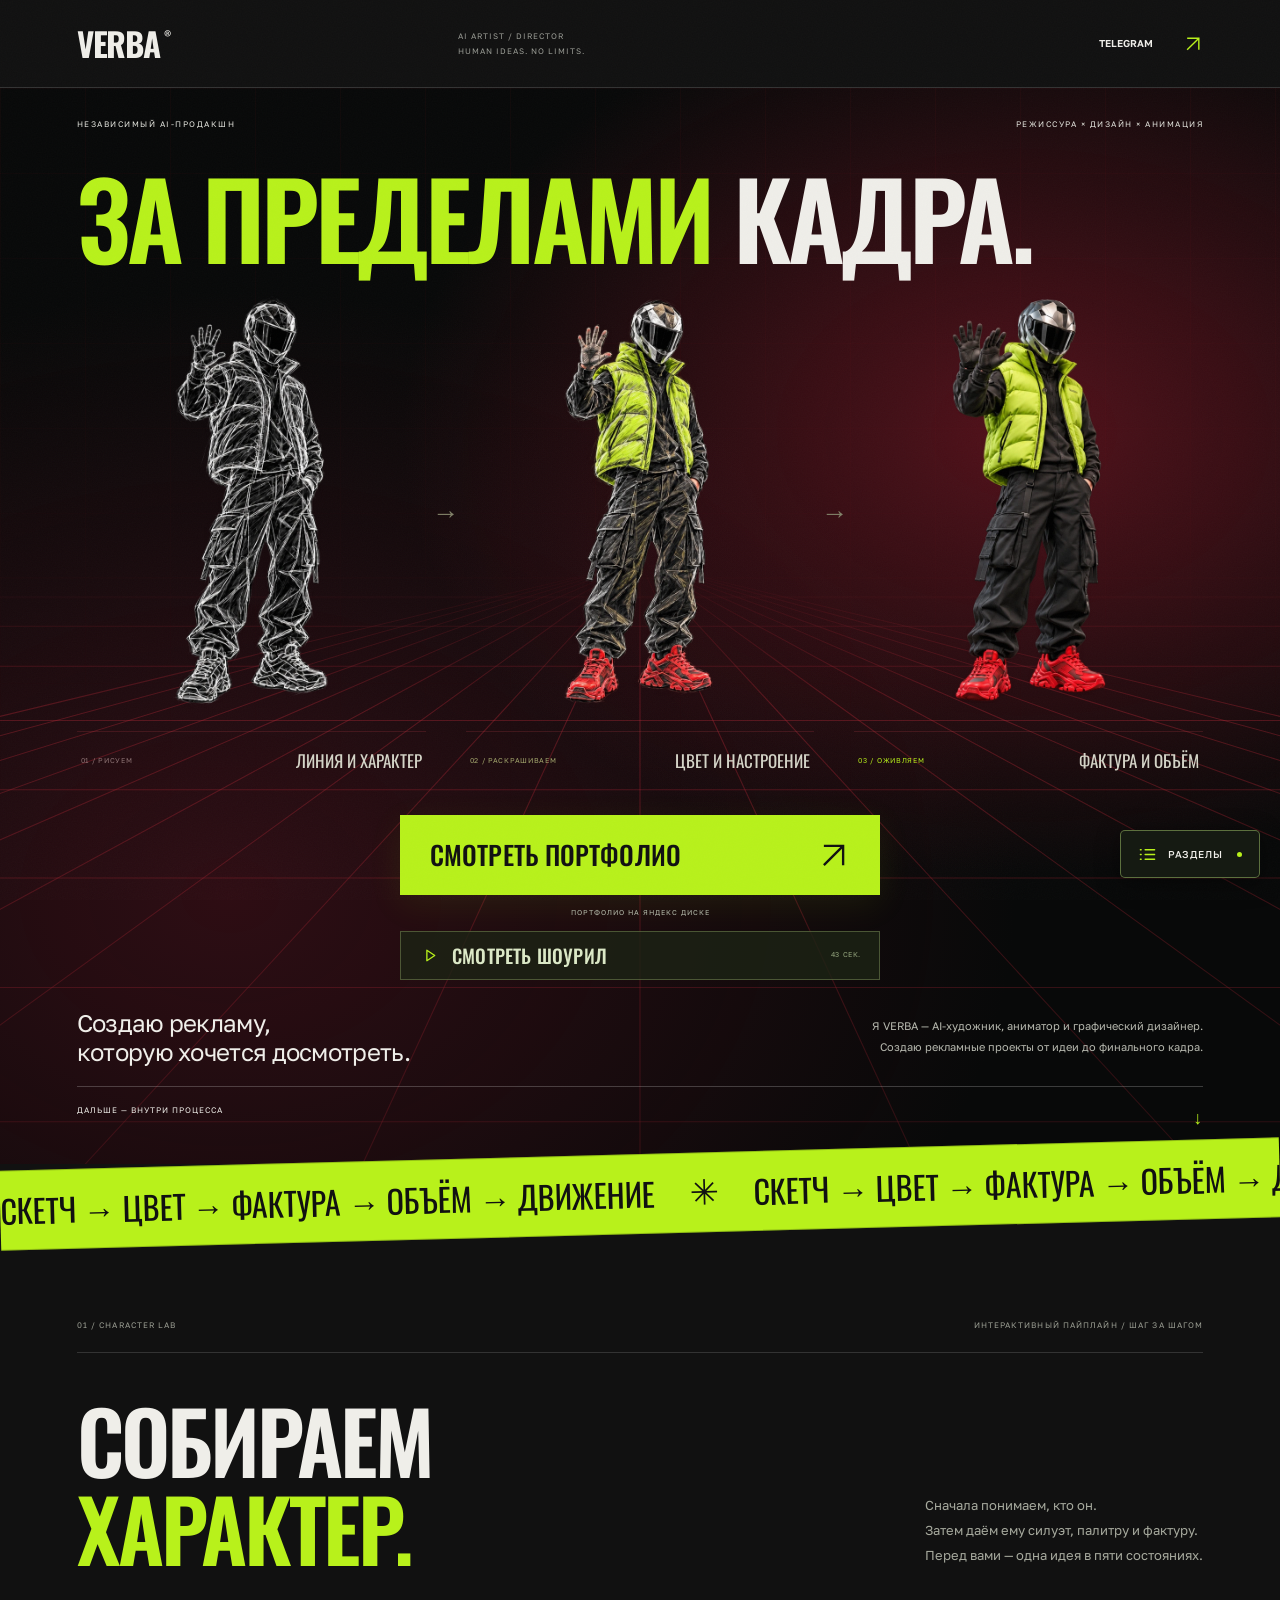
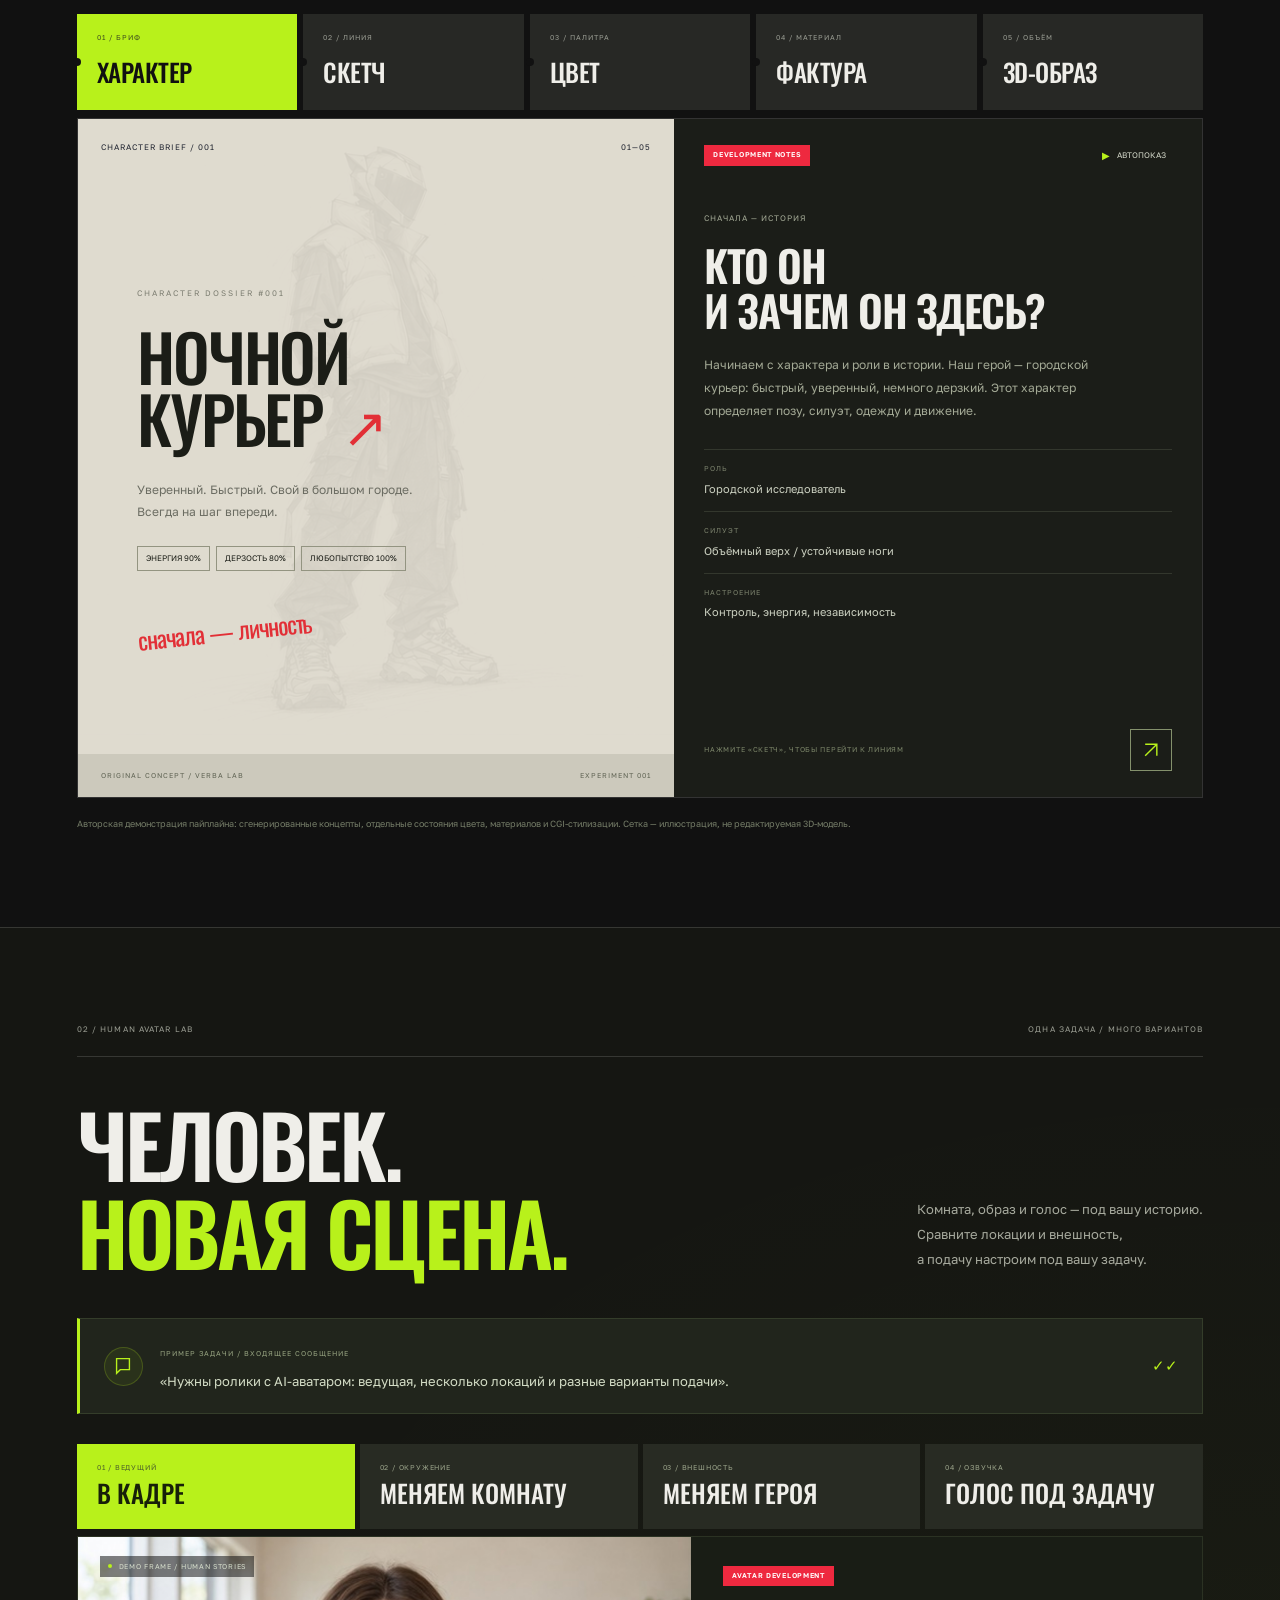
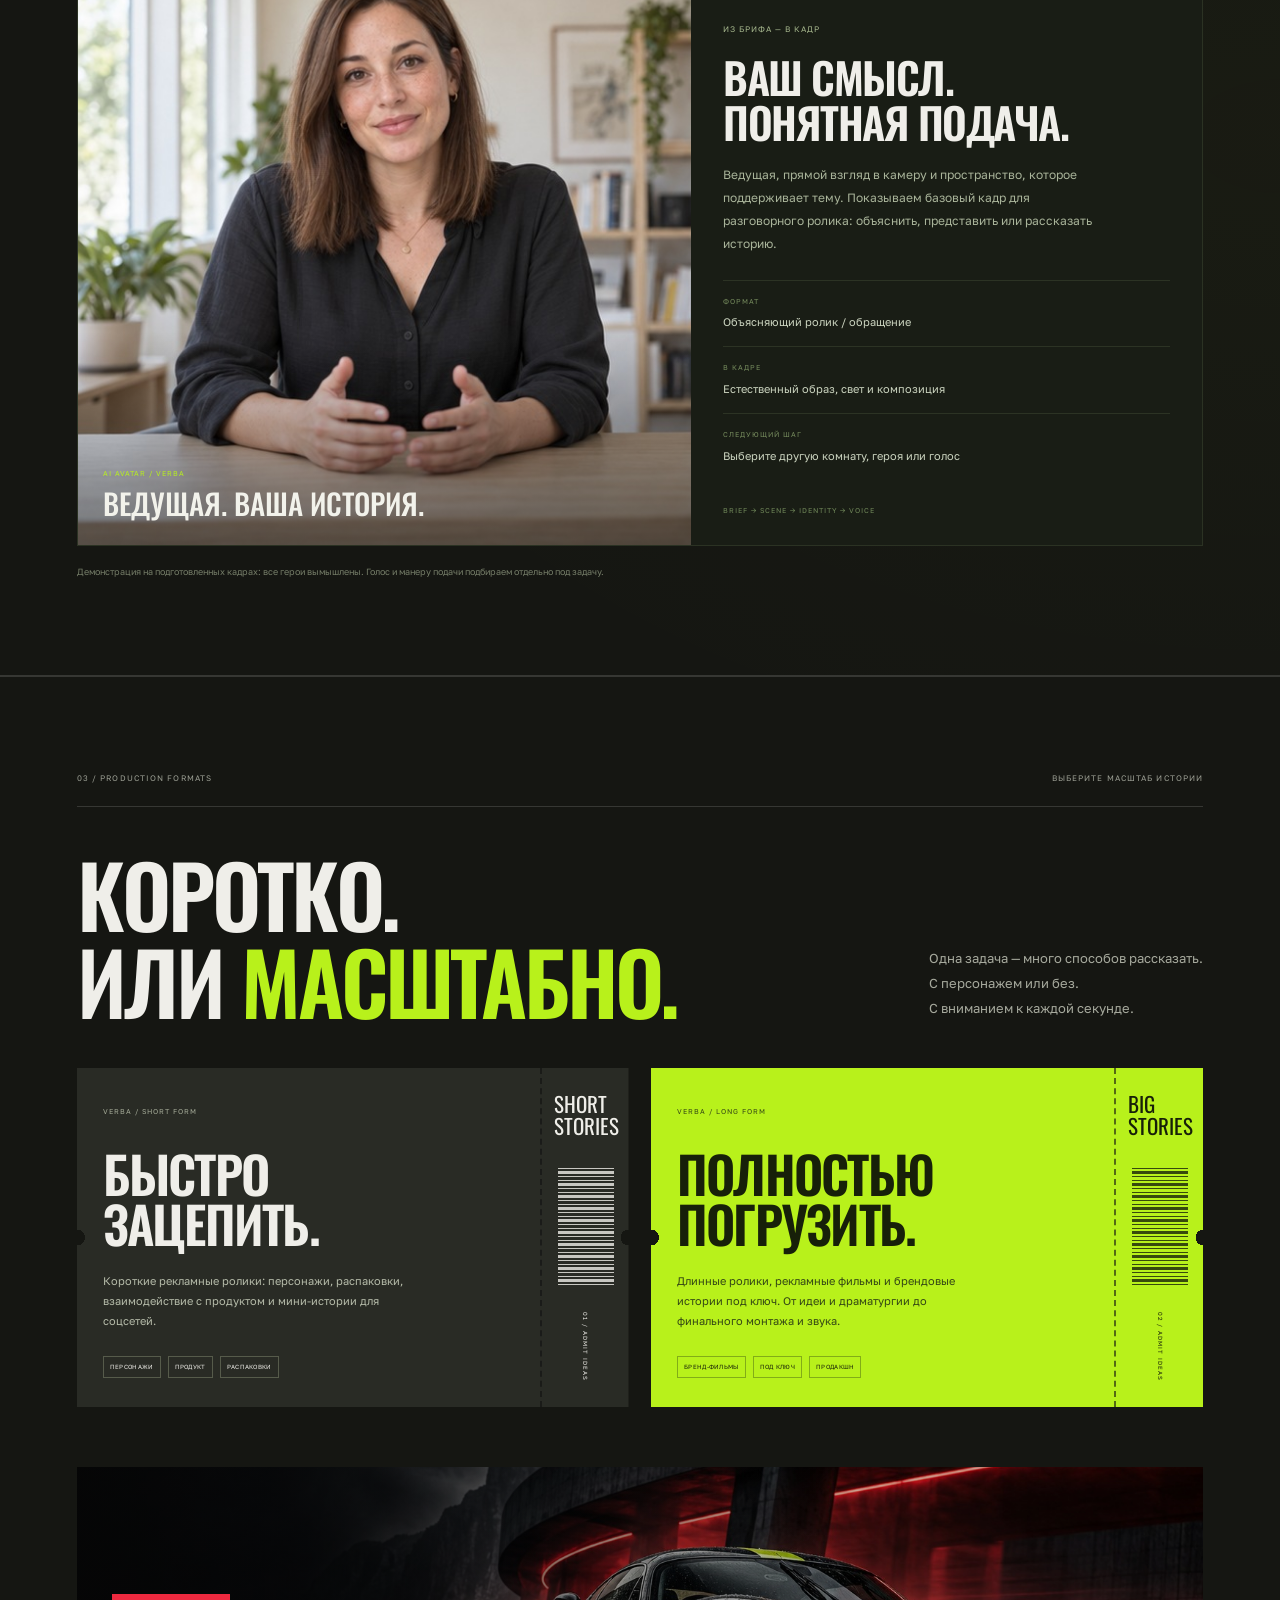
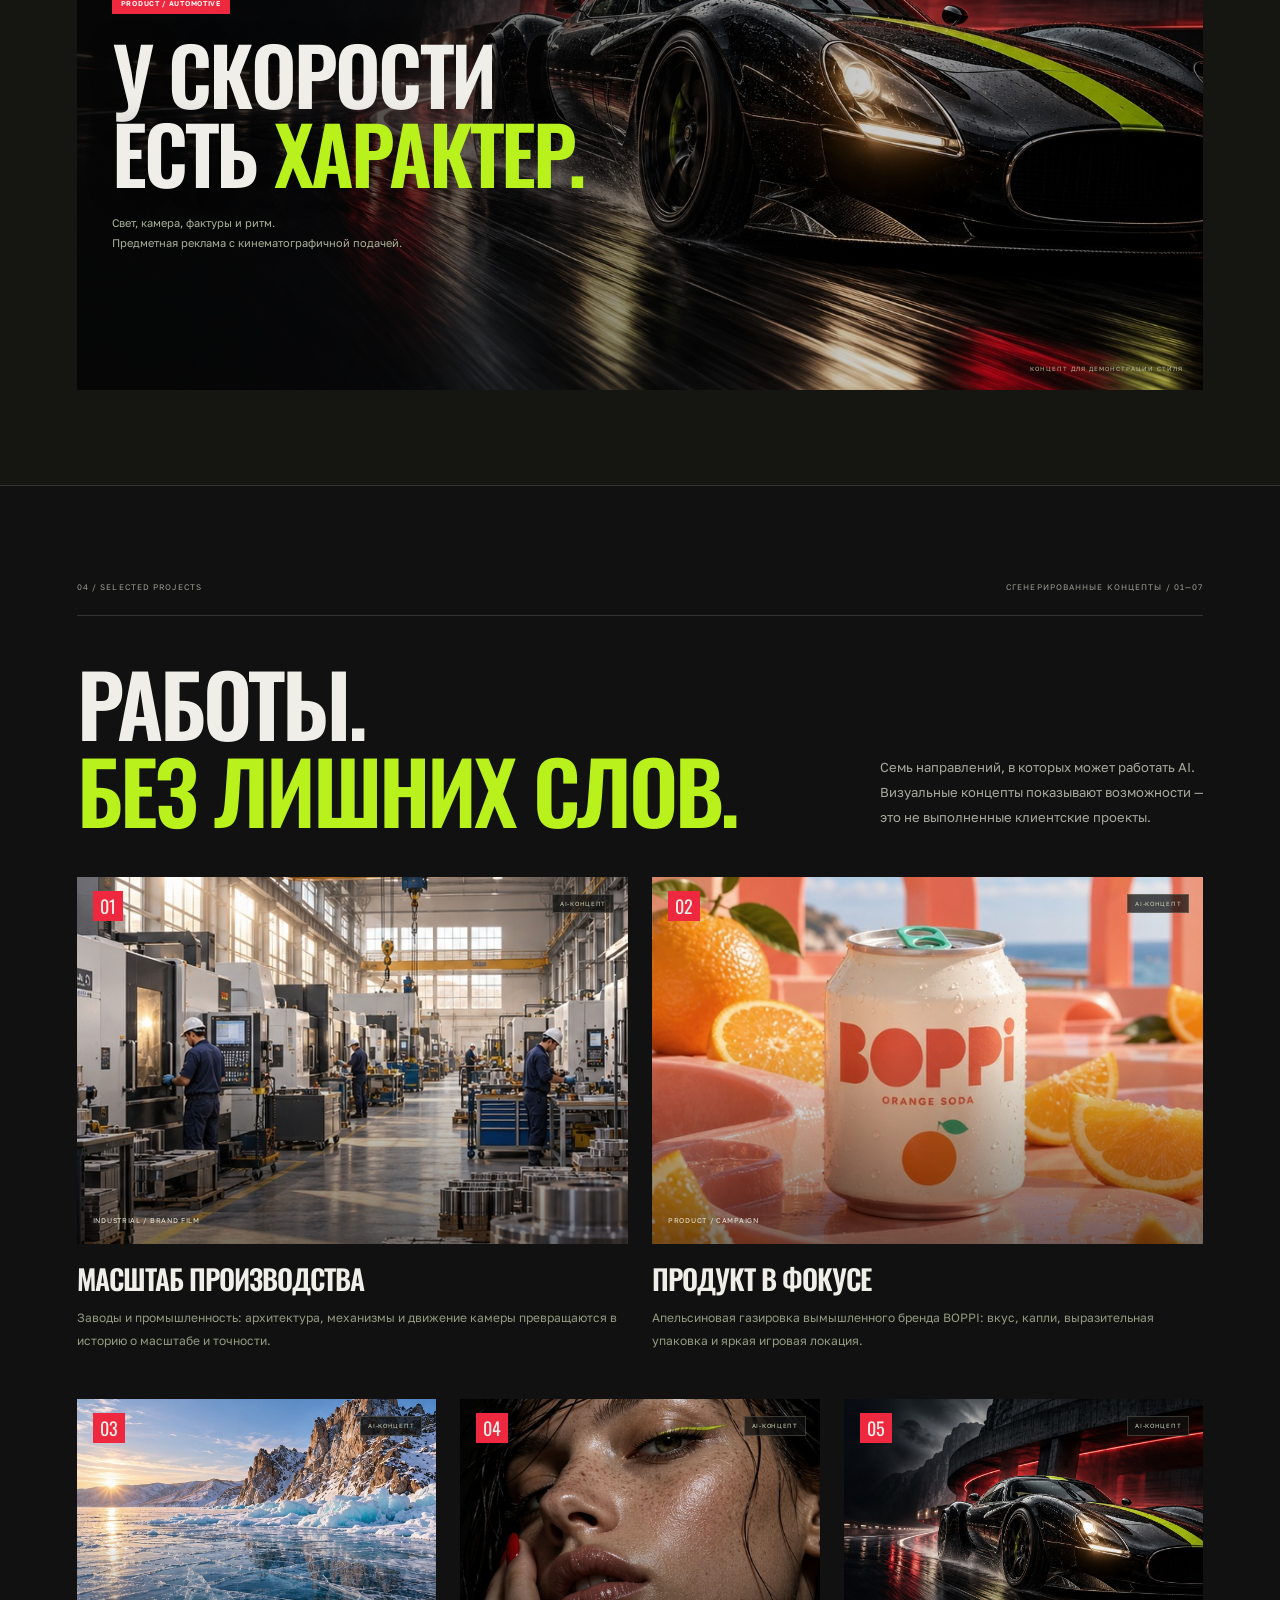
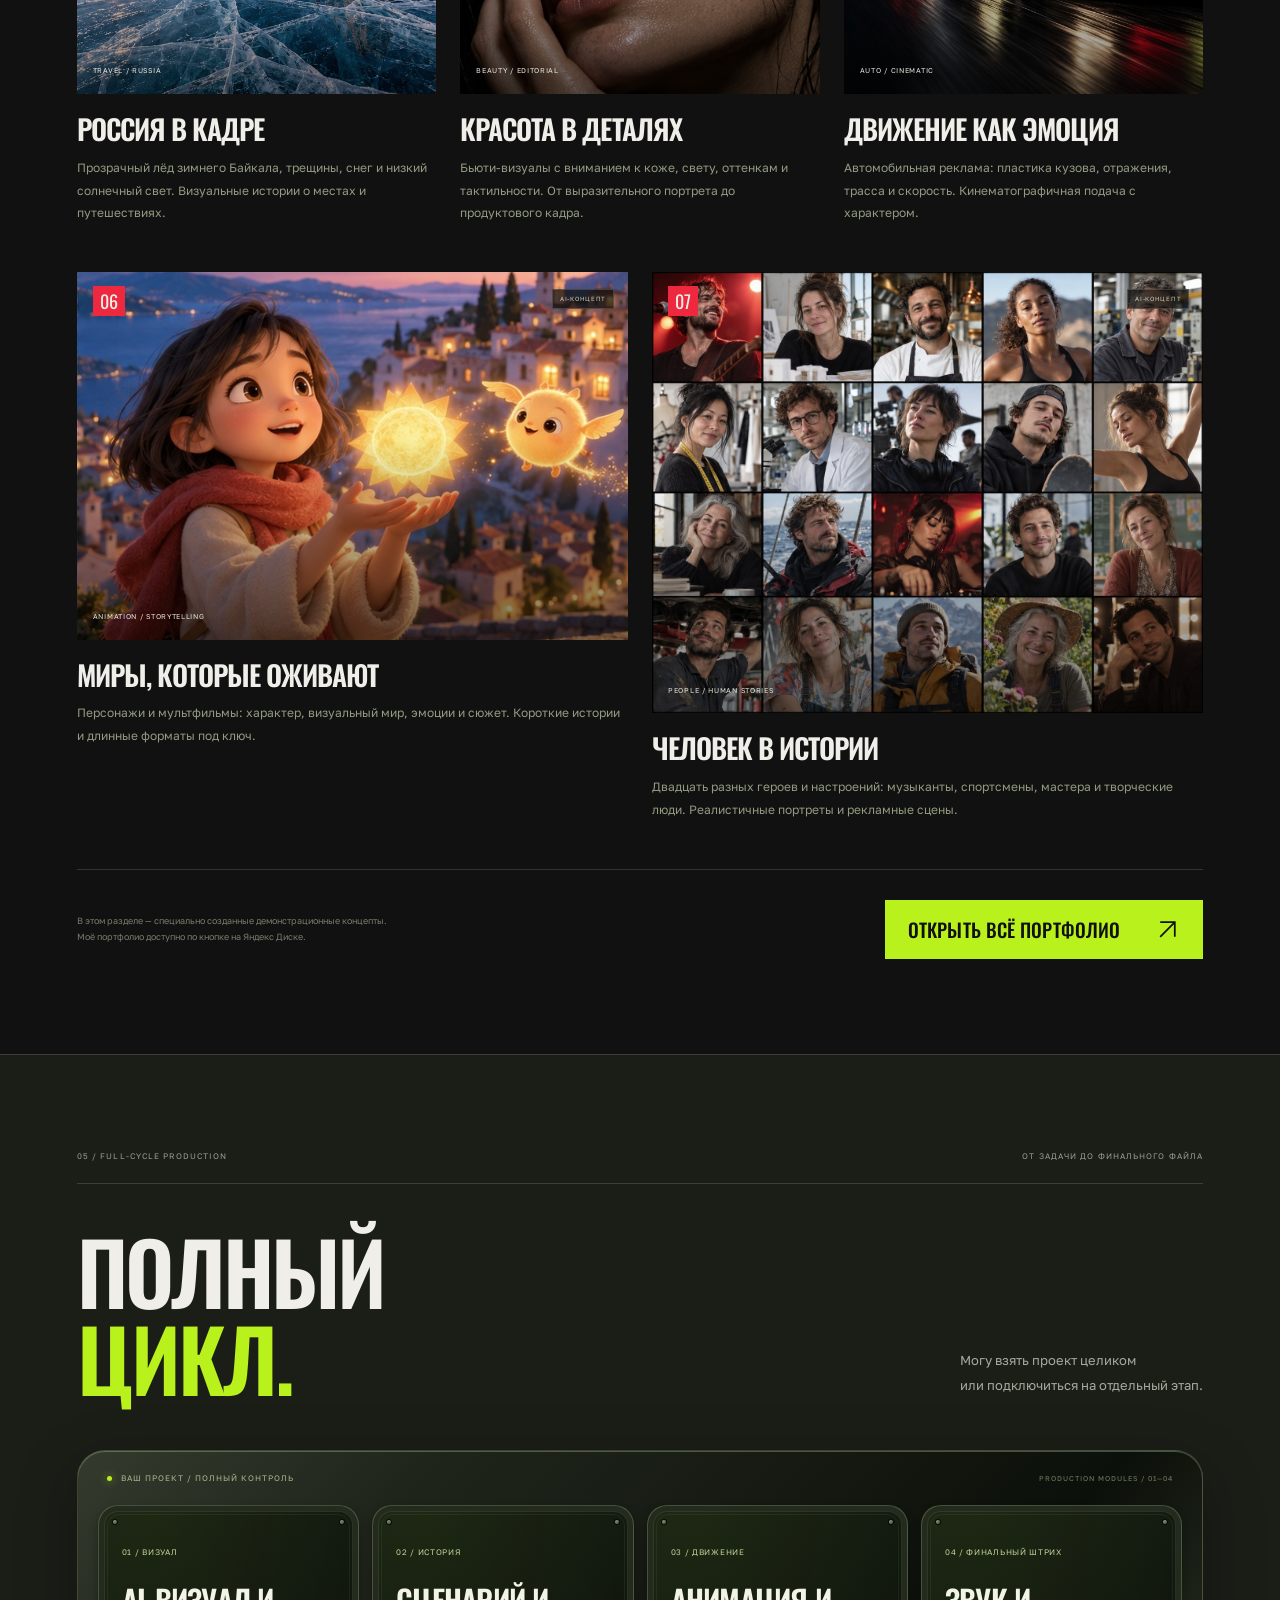
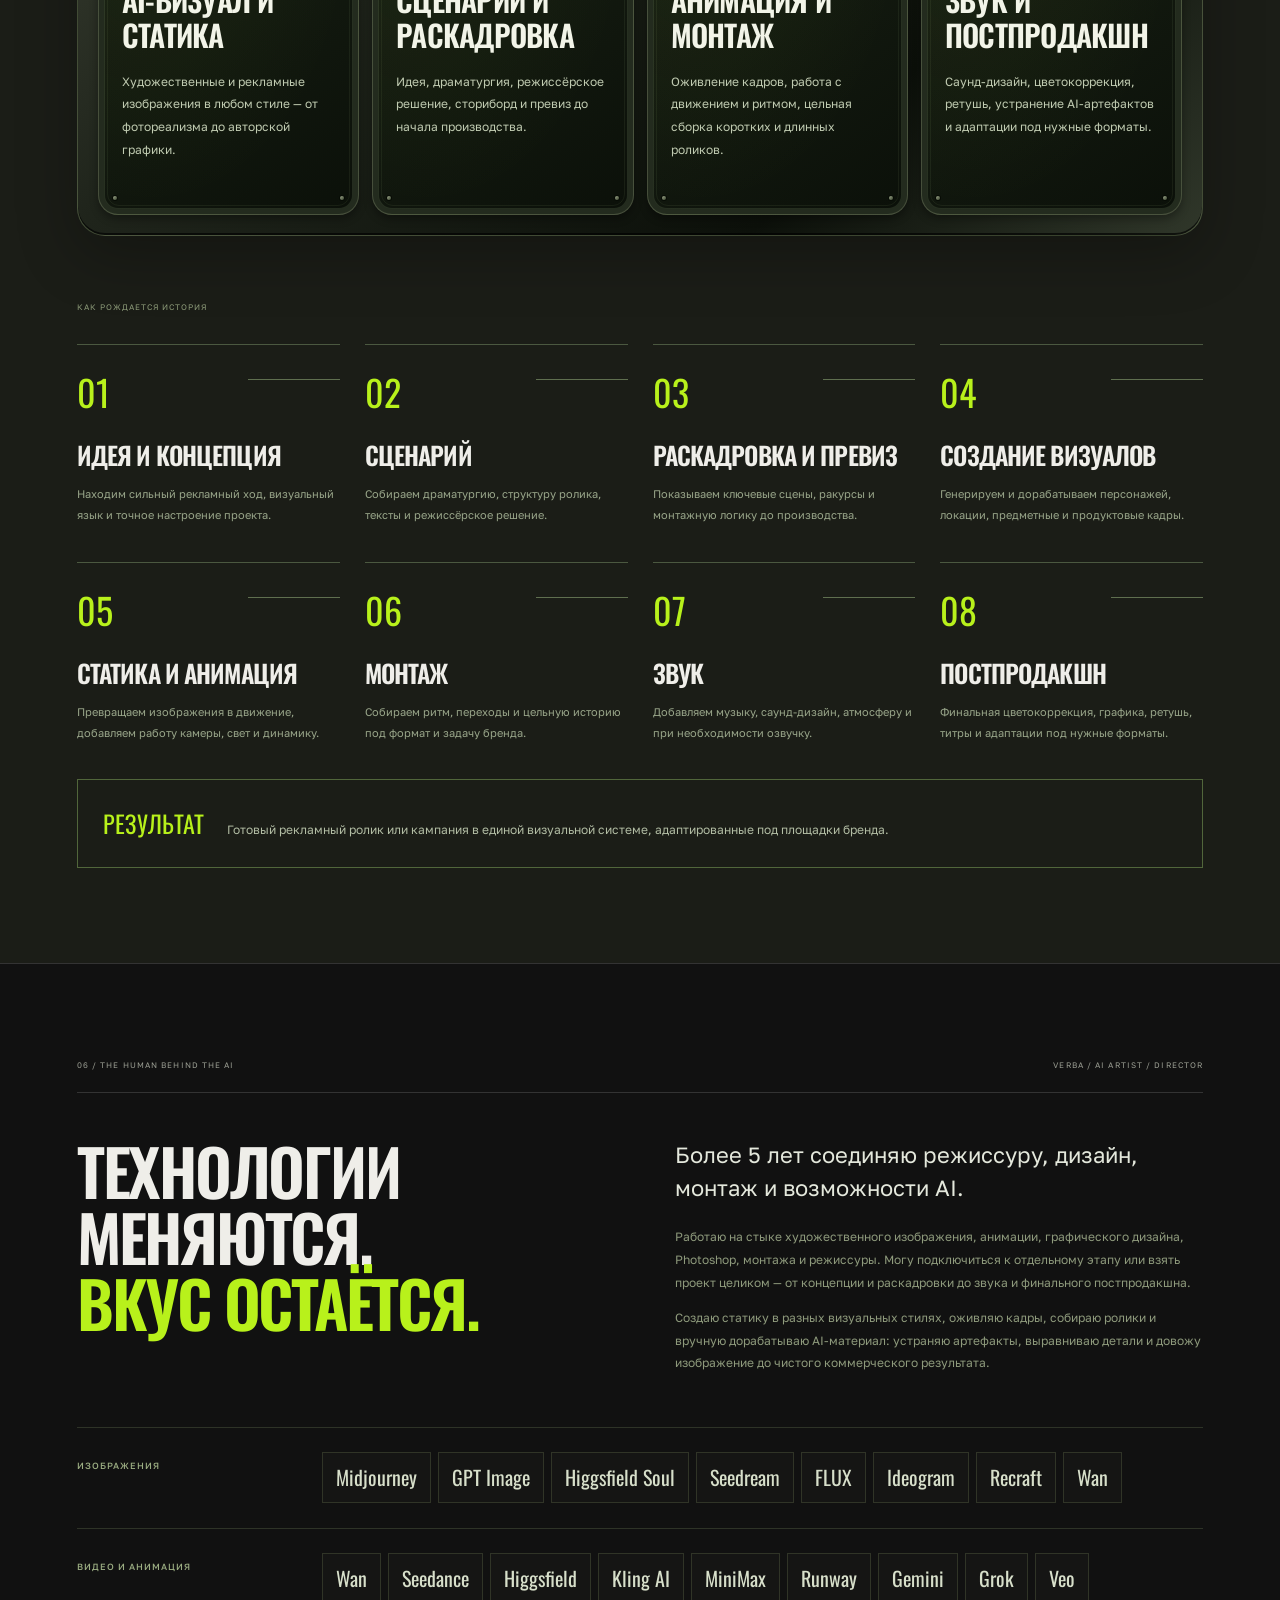
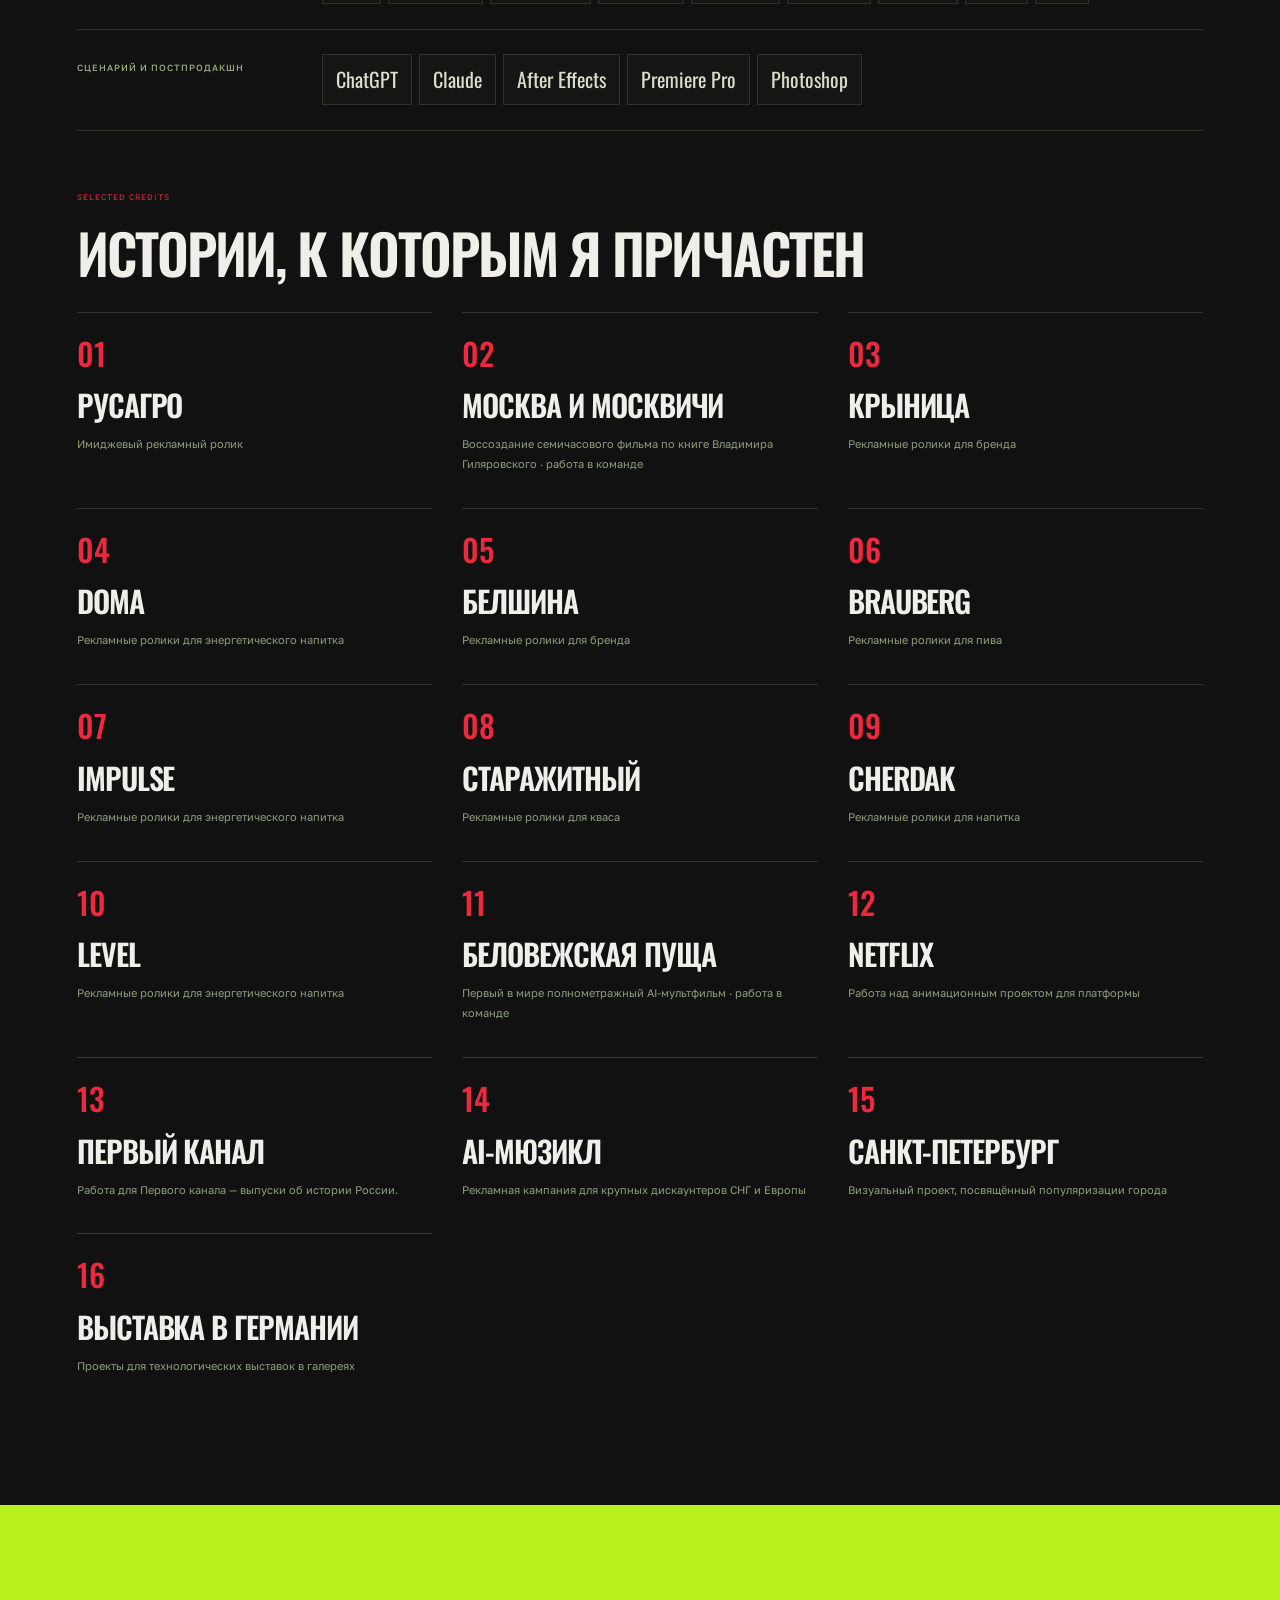
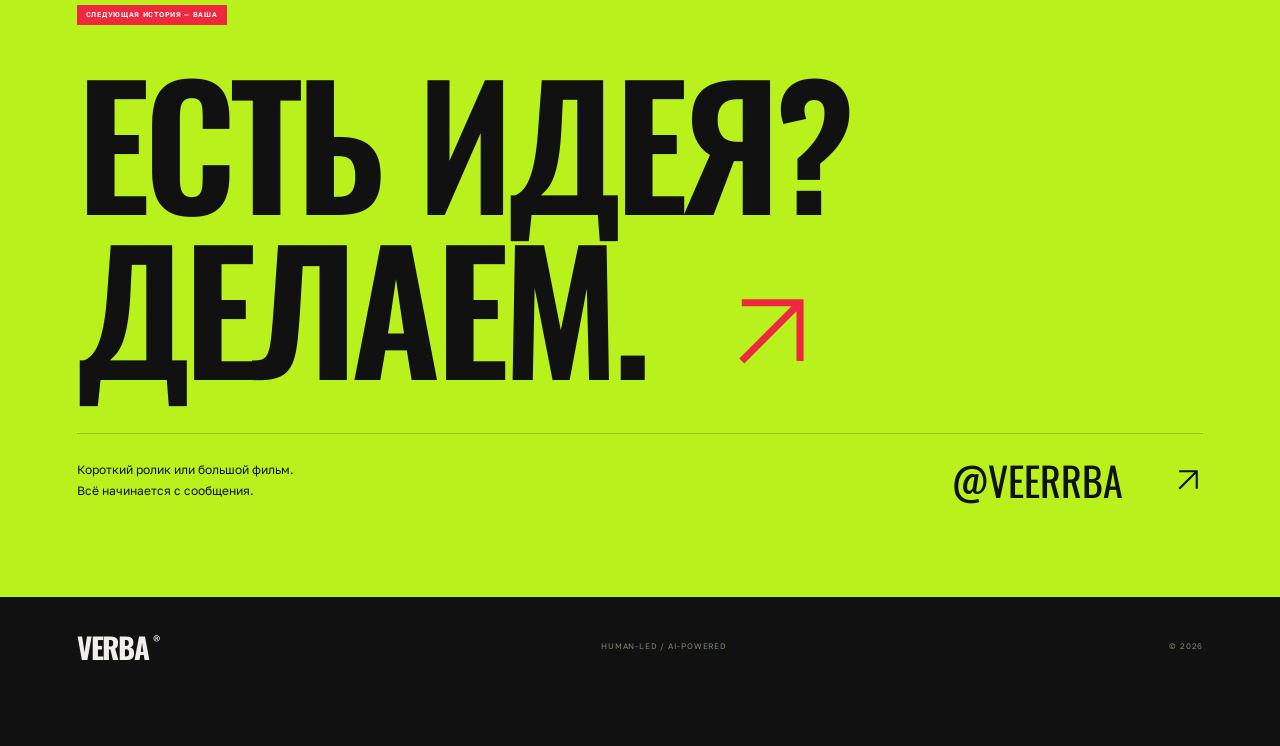
==== commit 08302f43: "Link showreel from homepage and persistent contents menu" ====
--- a/index.html
+++ b/index.html
@@ -1,6 +1,6 @@
-<!doctype html><html lang="ru"><head><meta charset="utf-8"><meta name="viewport" content="width=device-width, initial-scale=1"><meta name="theme-color" content="#111111"><meta name="description" content="VERBA — AI-режиссура, персонажи и рекламные фильмы. От характера и скетча до фактуры, объёма и готового ролика."><title>VERBA — за пределами кадра</title><link rel="icon" href="assets/favicon.svg"><link rel="preload" href="assets/oswald.ttf" as="font" type="font/ttf" crossorigin><link rel="stylesheet" href="style.css?v=10"><script src="script.js?v=9" defer></script><script src="avatar.js?v=9" defer></script><script src="navigation.js?v=10" defer></script></head><body>
-<header class="header"><a class="brand" href="#top">VERBA<span>®</span></a><span class="header-caption">AI ARTIST / DIRECTOR<br>HUMAN IDEAS. NO LIMITS.</span><a class="header-telegram" href="https://t.me/veerrba" target="_blank" rel="noopener noreferrer">TELEGRAM <svg class="arrow" viewBox="0 0 24 24" fill="none" aria-hidden="true"><path d="M5 19 19 5M5 5h14v14" stroke="currentColor" stroke-width="1.7"/></svg></a></header><details class="site-contents" id="site-contents"><summary aria-controls="contents-panel"><svg class="contents-icon" viewBox="0 0 24 24" fill="none" aria-hidden="true"><path d="M9 6h12M9 12h12M9 18h12M3 6h1M3 12h1M3 18h1" stroke="currentColor" stroke-width="1.7" stroke-linecap="round"/></svg><span>РАЗДЕЛЫ</span><span class="contents-indicator" aria-hidden="true"></span></summary><nav id="contents-panel" aria-label="Навигация по разделам"><div class="contents-header"><span>НА ЭТОЙ СТРАНИЦЕ</span><button type="button" class="contents-close" aria-label="Закрыть содержание"><svg viewBox="0 0 24 24" fill="none" aria-hidden="true"><path d="m6 6 12 12M6 18 18 6" stroke="currentColor" stroke-width="1.6"/></svg></button></div><ol><li><a href="#top"><span aria-hidden="true">00</span>Главная</a></li><li><a href="#lab"><span aria-hidden="true">01</span>Создание персонажа</a></li><li><a href="#avatar-lab"><span aria-hidden="true">02</span>AI-аватары</a></li><li><a href="#formats"><span aria-hidden="true">03</span>Форматы роликов</a></li><li><a href="#concepts"><span aria-hidden="true">04</span>Визуальные концепты</a></li><li><a href="#production"><span aria-hidden="true">05</span>Полный цикл</a></li><li><a href="#creator"><span aria-hidden="true">06</span>Об авторе и инструментах</a></li><li><a href="#credits"><span aria-hidden="true">07</span>Опыт и проекты</a></li><li><a href="#contact"><span aria-hidden="true">08</span>Связаться</a></li></ol><div class="contents-progress" aria-hidden="true"><span></span></div></nav></details><main>
-<section class="hero" id="top"><div class="hero-grid-world" aria-hidden="true"><div class="perspective-road"></div></div><div class="hero-top"><span>НЕЗАВИСИМЫЙ AI-ПРОДАКШН</span><span>РЕЖИССУРА × ДИЗАЙН × АНИМАЦИЯ</span></div><div class="hero-title"><h1>ЗА ПРЕДЕЛАМИ <span>КАДРА.</span></h1></div><div class="hero-development" aria-label="Один персонаж в трёх стадиях разработки"><figure class="hero-character hero-character-sketch"><div class="hero-character-art"><img src="assets/hero-sketch.webp" alt="Белый ручной скетч курьера на чёрном фоне"></div><figcaption><span>01 / РИСУЕМ</span><strong>ЛИНИЯ И ХАРАКТЕР</strong></figcaption></figure><span class="development-connector" aria-hidden="true">→</span><figure class="hero-character hero-character-pencil"><div class="hero-character-art"><img src="assets/hero-pencil.webp" alt="Тот же курьер, раскрашенный цветными карандашами"></div><figcaption><span>02 / РАСКРАШИВАЕМ</span><strong>ЦВЕТ И НАСТРОЕНИЕ</strong></figcaption></figure><span class="development-connector" aria-hidden="true">→</span><figure class="hero-character hero-character-final"><div class="hero-character-art waving-character"><img class="wave-frame wave-frame-a" src="assets/hero-final-a.webp" alt="Объёмный курьер с фактурной одеждой машет рукой"><img class="wave-frame wave-frame-b" src="assets/hero-final-b.webp" alt="" aria-hidden="true"></div><figcaption><span>03 / ОЖИВЛЯЕМ</span><strong>ФАКТУРА И ОБЪЁМ</strong></figcaption></figure></div><div class="hero-bottom"><div class="hero-description"><p>Создаю рекламу,<br>которую хочется досмотреть.</p><span>Я VERBA — AI-художник, аниматор и графический дизайнер.<br>Создаю рекламные проекты от идеи до финального кадра.</span></div><div class="hero-action"><a class="button lime portfolio-button" href="https://disk.yandex.ru/d/efgRmM-5nYeRGQ" target="_blank" rel="noopener noreferrer">СМОТРЕТЬ ПОРТФОЛИО <svg class="arrow" viewBox="0 0 24 24" fill="none" aria-hidden="true"><path d="M5 19 19 5M5 5h14v14" stroke="currentColor" stroke-width="1.7"/></svg></a><span>ПОРТФОЛИО НА ЯНДЕКС ДИСКЕ</span></div></div><a class="scroll-cue" href="#lab">ДАЛЬШЕ — ВНУТРИ ПРОЦЕССА <span>↓</span></a></section>
+<!doctype html><html lang="ru"><head><meta charset="utf-8"><meta name="viewport" content="width=device-width, initial-scale=1"><meta name="theme-color" content="#111111"><meta name="description" content="VERBA — AI-режиссура, персонажи и рекламные фильмы. От характера и скетча до фактуры, объёма и готового ролика."><title>VERBA — за пределами кадра</title><link rel="icon" href="assets/favicon.svg"><link rel="preload" href="assets/oswald.ttf" as="font" type="font/ttf" crossorigin><link rel="stylesheet" href="style.css?v=11"><script src="script.js?v=9" defer></script><script src="avatar.js?v=9" defer></script><script src="navigation.js?v=10" defer></script></head><body>
+<header class="header"><a class="brand" href="#top">VERBA<span>®</span></a><span class="header-caption">AI ARTIST / DIRECTOR<br>HUMAN IDEAS. NO LIMITS.</span><a class="header-telegram" href="https://t.me/veerrba" target="_blank" rel="noopener noreferrer">TELEGRAM <svg class="arrow" viewBox="0 0 24 24" fill="none" aria-hidden="true"><path d="M5 19 19 5M5 5h14v14" stroke="currentColor" stroke-width="1.7"/></svg></a></header><details class="site-contents" id="site-contents"><summary aria-controls="contents-panel"><svg class="contents-icon" viewBox="0 0 24 24" fill="none" aria-hidden="true"><path d="M9 6h12M9 12h12M9 18h12M3 6h1M3 12h1M3 18h1" stroke="currentColor" stroke-width="1.7" stroke-linecap="round"/></svg><span>РАЗДЕЛЫ</span><span class="contents-indicator" aria-hidden="true"></span></summary><nav id="contents-panel" aria-label="Навигация по разделам"><div class="contents-header"><span>НА ЭТОЙ СТРАНИЦЕ</span><button type="button" class="contents-close" aria-label="Закрыть содержание"><svg viewBox="0 0 24 24" fill="none" aria-hidden="true"><path d="m6 6 12 12M6 18 18 6" stroke="currentColor" stroke-width="1.6"/></svg></button></div><ol><li><a href="#top"><span aria-hidden="true">00</span>Главная</a></li><li class="contents-showreel"><a href="showreel.html"><span aria-hidden="true"><svg viewBox="0 0 24 24" fill="none" aria-hidden="true"><path d="m9 6 9 6-9 6V6Z" stroke="currentColor" stroke-width="1.5" stroke-linejoin="round"/></svg></span>Шоурил · 43 секунды</a></li><li><a href="#lab"><span aria-hidden="true">01</span>Создание персонажа</a></li><li><a href="#avatar-lab"><span aria-hidden="true">02</span>AI-аватары</a></li><li><a href="#formats"><span aria-hidden="true">03</span>Форматы роликов</a></li><li><a href="#concepts"><span aria-hidden="true">04</span>Визуальные концепты</a></li><li><a href="#production"><span aria-hidden="true">05</span>Полный цикл</a></li><li><a href="#creator"><span aria-hidden="true">06</span>Об авторе и инструментах</a></li><li><a href="#credits"><span aria-hidden="true">07</span>Опыт и проекты</a></li><li><a href="#contact"><span aria-hidden="true">08</span>Связаться</a></li></ol><div class="contents-progress" aria-hidden="true"><span></span></div></nav></details><main>
+<section class="hero" id="top"><div class="hero-grid-world" aria-hidden="true"><div class="perspective-road"></div></div><div class="hero-top"><span>НЕЗАВИСИМЫЙ AI-ПРОДАКШН</span><span>РЕЖИССУРА × ДИЗАЙН × АНИМАЦИЯ</span></div><div class="hero-title"><h1>ЗА ПРЕДЕЛАМИ <span>КАДРА.</span></h1></div><div class="hero-development" aria-label="Один персонаж в трёх стадиях разработки"><figure class="hero-character hero-character-sketch"><div class="hero-character-art"><img src="assets/hero-sketch.webp" alt="Белый ручной скетч курьера на чёрном фоне"></div><figcaption><span>01 / РИСУЕМ</span><strong>ЛИНИЯ И ХАРАКТЕР</strong></figcaption></figure><span class="development-connector" aria-hidden="true">→</span><figure class="hero-character hero-character-pencil"><div class="hero-character-art"><img src="assets/hero-pencil.webp" alt="Тот же курьер, раскрашенный цветными карандашами"></div><figcaption><span>02 / РАСКРАШИВАЕМ</span><strong>ЦВЕТ И НАСТРОЕНИЕ</strong></figcaption></figure><span class="development-connector" aria-hidden="true">→</span><figure class="hero-character hero-character-final"><div class="hero-character-art waving-character"><img class="wave-frame wave-frame-a" src="assets/hero-final-a.webp" alt="Объёмный курьер с фактурной одеждой машет рукой"><img class="wave-frame wave-frame-b" src="assets/hero-final-b.webp" alt="" aria-hidden="true"></div><figcaption><span>03 / ОЖИВЛЯЕМ</span><strong>ФАКТУРА И ОБЪЁМ</strong></figcaption></figure></div><div class="hero-bottom"><div class="hero-description"><p>Создаю рекламу,<br>которую хочется досмотреть.</p><span>Я VERBA — AI-художник, аниматор и графический дизайнер.<br>Создаю рекламные проекты от идеи до финального кадра.</span></div><div class="hero-action"><a class="button lime portfolio-button" href="https://disk.yandex.ru/d/efgRmM-5nYeRGQ" target="_blank" rel="noopener noreferrer">СМОТРЕТЬ ПОРТФОЛИО <svg class="arrow" viewBox="0 0 24 24" fill="none" aria-hidden="true"><path d="M5 19 19 5M5 5h14v14" stroke="currentColor" stroke-width="1.7"/></svg></a><span>ПОРТФОЛИО НА ЯНДЕКС ДИСКЕ</span><a class="hero-showreel" href="showreel.html"><svg viewBox="0 0 24 24" fill="none" aria-hidden="true"><path d="m9 6 9 6-9 6V6Z" stroke="currentColor" stroke-width="1.5" stroke-linejoin="round"/></svg><strong>СМОТРЕТЬ ШОУРИЛ</strong><span>43 СЕК.</span></a></div></div><a class="scroll-cue" href="#lab">ДАЛЬШЕ — ВНУТРИ ПРОЦЕССА <span>↓</span></a></section>
 <div class="marquee" aria-hidden="true"><div>СКЕТЧ → ЦВЕТ → ФАКТУРА → ОБЪЁМ → ДВИЖЕНИЕ <b>✳</b> СКЕТЧ → ЦВЕТ → ФАКТУРА → ОБЪЁМ → ДВИЖЕНИЕ <b>✳</b></div></div>
 <section class="lab section" id="lab"><div class="section-label"><span>01 / CHARACTER LAB</span><span>ИНТЕРАКТИВНЫЙ ПАЙПЛАЙН / ШАГ ЗА ШАГОМ</span></div><div class="section-heading"><h2>СОБИРАЕМ<br><span class="lime-text">ХАРАКТЕР.</span></h2><p>Сначала понимаем, кто он.<br>Затем даём ему силуэт, палитру и фактуру.<br>Перед вами — одна идея в пяти состояниях.</p></div><div class="stage-tabs" role="tablist" aria-label="Этапы создания персонажа"><button role="tab" id="tab-0" data-stage="0" aria-selected="true" aria-controls="stage-panel"><span>01 / БРИФ</span><strong>ХАРАКТЕР</strong></button><button role="tab" id="tab-1" data-stage="1" aria-selected="false" tabindex="-1" aria-controls="stage-panel"><span>02 / ЛИНИЯ</span><strong>СКЕТЧ</strong></button><button role="tab" id="tab-2" data-stage="2" aria-selected="false" tabindex="-1" aria-controls="stage-panel"><span>03 / ПАЛИТРА</span><strong>ЦВЕТ</strong></button><button role="tab" id="tab-3" data-stage="3" aria-selected="false" tabindex="-1" aria-controls="stage-panel"><span>04 / МАТЕРИАЛ</span><strong>ФАКТУРА</strong></button><button role="tab" id="tab-4" data-stage="4" aria-selected="false" tabindex="-1" aria-controls="stage-panel"><span>05 / ОБЪЁМ</span><strong>3D-ОБРАЗ</strong></button></div><div class="lab-workspace" id="stage-panel" role="tabpanel" aria-labelledby="tab-0"><div class="lab-view"><div class="view-label"><span id="view-label">CHARACTER BRIEF / 001</span><span id="view-counter">01—05</span></div><div class="character-view"><img id="base-image" src="assets/courier-sketch.jpg" alt="Исходное состояние персонажа"><img id="overlay-image" src="assets/courier-sketch.jpg" alt="Следующий этап разработки персонажа"><div class="reveal-edge" id="reveal-edge" hidden><span>↔</span></div><div class="brief-board" id="brief-board"><span class="brief-note">CHARACTER DOSSIER #001</span><h3>НОЧНОЙ<br>КУРЬЕР<span>↗</span></h3><p>Уверенный. Быстрый. Свой в большом городе.<br>Всегда на шаг впереди.</p><div class="brief-traits"><span>ЭНЕРГИЯ 90%</span><span>ДЕРЗОСТЬ 80%</span><span>ЛЮБОПЫТСТВО 100%</span></div><div class="brief-scribble">сначала — личность</div></div><div class="scan-line" aria-hidden="true"></div></div><div class="comparison-controls" id="comparison-controls" hidden><div><span id="comparison-label">ПРОЯВИТЬ ЦВЕТ</span><output id="reveal-output" for="reveal-range">100%</output></div><input id="reveal-range" type="range" min="0" max="100" value="100" aria-label="Проявление следующего этапа"><div class="compare-endpoints"><span id="compare-from">СКЕТЧ</span><span id="compare-to">ЦВЕТ</span></div></div><div class="view-footer"><span>ORIGINAL CONCEPT / VERBA LAB</span><span>EXPERIMENT 001</span></div></div><div class="lab-notes"><div class="notes-top"><span class="red-tag">DEVELOPMENT NOTES</span><button id="play-process" aria-pressed="false"><span>▶︎</span> АВТОПОКАЗ</button></div><div class="stage-copy" aria-live="polite"><span id="stage-kicker">СНАЧАЛА — ИСТОРИЯ</span><h3 id="stage-title">КТО ОН<br>И ЗАЧЕМ ОН ЗДЕСЬ?</h3><p id="stage-text">Начинаем с характера и роли в истории. Наш герой — городской курьер: быстрый, уверенный, немного дерзкий. Этот характер определяет позу, силуэт, одежду и движение.</p></div><div class="stage-specific" id="personality"><div class="trait"><span>РОЛЬ</span><strong>Городской исследователь</strong></div><div class="trait"><span>СИЛУЭТ</span><strong>Объёмный верх / устойчивые ноги</strong></div><div class="trait"><span>НАСТРОЕНИЕ</span><strong>Контроль, энергия, независимость</strong></div></div><div class="stage-specific" id="palette" hidden><div class="swatch-row"><span style="--color:#b8f11b"></span><div><strong>ACID LIME</strong><p>Энергия и заметность. Главный акцент.</p></div></div><div class="swatch-row"><span style="--color:#ee293f"></span><div><strong>SIGNAL RED</strong><p>Импульс и движение. Детали и обувь.</p></div></div><div class="swatch-row"><span style="--color:#333538"></span><div><strong>GRAPHITE</strong><p>Контраст и технологичность. Основа.</p></div></div></div><div class="stage-specific" id="materials" hidden><p class="mini-label">ВЫБЕРИТЕ МАТЕРИАЛ — РАССМОТРИТЕ ДЕТАЛЬ</p><div class="material-buttons"><button data-material="nylon" class="selected"><span class="nylon-patch"></span>НЕЙЛОН</button><button data-material="metal"><span class="metal-patch"></span>МЕТАЛЛ</button><button data-material="rubber"><span class="rubber-patch"></span>РЕЗИНА</button></div><div class="material-detail" id="material-detail" role="img" aria-label="Крупный план материала персонажа"><span id="material-description">Ткань: переплетение, швы, мягкий объём.</span></div></div><div class="stage-specific" id="wire-notes" hidden><div class="mesh-symbol" aria-hidden="true"></div><p>Сетка показывает конструкцию формы. Потяните ползунок, чтобы проявить поверх неё финальный образ с материалами и светом.</p><span class="mini-label">CGI-СТИЛИЗАЦИЯ / ВИЗУАЛЬНАЯ СХЕМА СЕТКИ</span></div><div class="notes-bottom"><span id="stage-hint">НАЖМИТЕ «СКЕТЧ», ЧТОБЫ ПЕРЕЙТИ К ЛИНИЯМ</span><button id="next-stage" aria-label="Следующий этап"><svg class="arrow" viewBox="0 0 24 24" fill="none" aria-hidden="true"><path d="M5 19 19 5M5 5h14v14" stroke="currentColor" stroke-width="1.7"/></svg></button></div></div></div><p class="caption">Авторская демонстрация пайплайна: сгенерированные концепты, отдельные состояния цвета, материалов и CGI-стилизации. Сетка — иллюстрация, не редактируемая 3D-модель.</p></section>
 <section class="avatar-lab section" id="avatar-lab"><div class="section-label"><span>02 / HUMAN AVATAR LAB</span><span>ОДНА ЗАДАЧА / МНОГО ВАРИАНТОВ</span></div><div class="section-heading"><h2>ЧЕЛОВЕК.<br><span class="lime-text">НОВАЯ СЦЕНА.</span></h2><p>Комната, образ и голос — под вашу историю.<br>Сравните локации и внешность,<br>а подачу настроим под вашу задачу.</p></div><div class="avatar-message"><span class="message-icon" aria-hidden="true"><svg viewBox="0 0 24 24" fill="none"><path d="M5 4h14v12H9l-4 4V4Z" stroke="currentColor" stroke-width="1.5"/></svg></span><div><span>ПРИМЕР ЗАДАЧИ / ВХОДЯЩЕЕ СООБЩЕНИЕ</span><p>«Нужны ролики с AI-аватаром: ведущая, несколько локаций и разные варианты подачи».</p></div><span class="message-check" aria-hidden="true">✓✓</span></div><div class="avatar-tabs" role="tablist" aria-label="Возможности AI-аватара"><button id="avtab-presenter" role="tab" data-avatar-mode="presenter" aria-controls="avatar-panel" aria-selected="true"><span>01 / ВЕДУЩИЙ</span><strong>В КАДРЕ</strong></button><button id="avtab-room" role="tab" data-avatar-mode="room" aria-controls="avatar-panel" aria-selected="false" tabindex="-1"><span>02 / ОКРУЖЕНИЕ</span><strong>МЕНЯЕМ КОМНАТУ</strong></button><button id="avtab-identity" role="tab" data-avatar-mode="identity" aria-controls="avatar-panel" aria-selected="false" tabindex="-1"><span>03 / ВНЕШНОСТЬ</span><strong>МЕНЯЕМ ГЕРОЯ</strong></button><button id="avtab-voice" role="tab" data-avatar-mode="voice" aria-controls="avatar-panel" aria-selected="false" tabindex="-1"><span>04 / ОЗВУЧКА</span><strong>ГОЛОС ПОД ЗАДАЧУ</strong></button></div><div class="avatar-workspace" id="avatar-panel" role="tabpanel" aria-labelledby="avtab-presenter"><div class="avatar-view"><div class="avatar-frame" id="avatar-frame"><img id="avatar-base" src="assets/avatar-home.jpg" loading="lazy" alt="Реалистичная ведущая сидит за столом в светлом домашнем кабинете"><img id="avatar-overlay" src="assets/avatar-studio.jpg" loading="lazy" alt="Та же ведущая в тёмной подкаст-студии" hidden><span class="avatar-divider" id="avatar-divider" hidden><span>↔</span></span><span class="avatar-frame-label"><i></i> DEMO FRAME / HUMAN STORIES</span><div class="avatar-lower-third"><span>AI AVATAR / VERBA</span><strong id="avatar-frame-title">ВЕДУЩАЯ. ВАША ИСТОРИЯ.</strong></div></div><div class="avatar-compare-controls" id="avatar-compare-controls" hidden><div><label id="avatar-range-label" for="avatar-range">МЕНЯЕМ КОМНАТУ</label><output id="avatar-range-output" for="avatar-range">50%</output></div><input type="range" id="avatar-range" min="0" max="100" value="50" aria-label="Сравнить комнаты"><div><span id="avatar-before">ДОМАШНЯЯ СТУДИЯ</span><span id="avatar-after">ПОДКАСТ-СТУДИЯ</span></div></div></div><aside class="avatar-notes"><span class="red-tag">AVATAR DEVELOPMENT</span><div class="avatar-copy" aria-live="polite"><span id="avatar-kicker">ИЗ БРИФА — В КАДР</span><h3 id="avatar-title">ВАШ СМЫСЛ.<br>ПОНЯТНАЯ ПОДАЧА.</h3><p id="avatar-description">Ведущая, прямой взгляд в камеру и пространство, которое поддерживает тему. Показываем базовый кадр для разговорного ролика: объяснить, представить или рассказать историю.</p></div><div class="avatar-mode-content" id="avatar-presenter-notes"><div class="avatar-note-row"><span>ФОРМАТ</span><strong>Объясняющий ролик / обращение</strong></div><div class="avatar-note-row"><span>В КАДРЕ</span><strong>Естественный образ, свет и композиция</strong></div><div class="avatar-note-row"><span>СЛЕДУЮЩИЙ ШАГ</span><strong>Выберите другую комнату, героя или голос</strong></div></div><div class="avatar-mode-content" id="avatar-room-notes" hidden><div class="room-choice"><span class="room-swatch home-swatch"></span><div><strong>ДОМАШНЯЯ СТУДИЯ</strong><p>Мягкий дневной свет. Тёплый личный тон.</p></div></div><div class="room-choice"><span class="room-swatch studio-swatch"></span><div><strong>ПОДКАСТ-СТУДИЯ</strong><p>Графит, красный акцент. Собранный деловой кадр.</p></div></div><p class="avatar-help">Потяните разделитель на кадре или ползунок под ним.</p></div><div class="avatar-mode-content" id="avatar-identity-notes" hidden><span class="avatar-option-label">ВЫБЕРИТЕ НОВЫЙ ОБРАЗ</span><div class="avatar-identity-options" role="group" aria-label="Новый образ ведущего"><button data-avatar-person="woman" aria-pressed="true"><img src="assets/avatar-woman.jpg" loading="lazy" alt="Другая ведущая"><span>ДРУГАЯ ВЕДУЩАЯ</span></button><button data-avatar-person="man" aria-pressed="false"><img src="assets/avatar-man.jpg" loading="lazy" alt="Мужчина-ведущий"><span>МУЖЧИНА-ВЕДУЩИЙ</span></button></div><p class="avatar-help">Та же сцена, другая внешность. Сравните исходный и новый образ ползунком.</p></div><div class="avatar-mode-content avatar-voice-description" id="avatar-voice-notes" hidden><div class="voice-description-row"><span>01 / ХАРАКТЕР ГОЛОСА</span><h4>ТЕМБР, ТЕМП И ИНТОНАЦИЯ</h4><p>Подбираем высоту и тембр голоса, темп речи, эмоциональность и манеру подачи — под аудиторию, формат ролика и настроение бренда.</p></div><div class="voice-description-row"><span>02 / ИНДИВИДУАЛЬНЫЙ ПОДХОД</span><h4>ГОЛОС ПОД ВАШ БРЕНД</h4><p>Создаём индивидуальный голос с нужным характером: узнаваемый образ, согласованные интонации и единая подача в серии роликов.</p></div><div class="voice-description-row"><span>03 / ВАШ СОБСТВЕННЫЙ ГОЛОС</span><h4>ИСПОЛЬЗУЕМ ВАШУ ЗАПИСЬ</h4><p>Если у вас есть запись собственного голоса, используем её для озвучивания AI-аватара. В кадре — выбранный образ, в озвучке — ваш голос.</p></div></div><span class="avatar-notes-foot">BRIEF → SCENE → IDENTITY → VOICE</span></aside></div><p class="caption">Демонстрация на подготовленных кадрах: все герои вымышлены. Голос и манеру подачи подбираем отдельно под задачу.</p></section><section class="formats section" id="formats"><div class="section-label"><span>03 / PRODUCTION FORMATS</span><span>ВЫБЕРИТЕ МАСШТАБ ИСТОРИИ</span></div><div class="section-heading"><h2>КОРОТКО.<br>ИЛИ <span class="lime-text">МАСШТАБНО.</span></h2><p>Одна задача — много способов рассказать.<br>С персонажем или без.<br>С вниманием к каждой секунде.</p></div><div class="format-tickets"><article class="format-ticket"><div class="ticket-main"><span class="ticket-id">VERBA / SHORT FORM</span><h3>БЫСТРО<br>ЗАЦЕПИТЬ.</h3><p>Короткие рекламные ролики: персонажи, распаковки, взаимодействие с продуктом и мини-истории для соцсетей.</p><div class="ticket-tags"><span>ПЕРСОНАЖИ</span><span>ПРОДУКТ</span><span>РАСПАКОВКИ</span></div></div><div class="ticket-stub"><span>SHORT<br>STORIES</span><div class="barcode"></div><span>01 / ADMIT IDEAS</span></div></article><article class="format-ticket green-ticket"><div class="ticket-main"><span class="ticket-id">VERBA / LONG FORM</span><h3>ПОЛНОСТЬЮ<br>ПОГРУЗИТЬ.</h3><p>Длинные ролики, рекламные фильмы и брендовые истории под ключ. От идеи и драматургии до финального монтажа и звука.</p><div class="ticket-tags"><span>БРЕНД-ФИЛЬМЫ</span><span>ПОД КЛЮЧ</span><span>ПРОДАКШН</span></div></div><div class="ticket-stub"><span>BIG<br>STORIES</span><div class="barcode"></div><span>02 / ADMIT IDEAS</span></div></article></div><div class="automotive-strip"><img src="assets/speed-coupe.jpg" loading="lazy" alt="Чёрное спортивное купе с лаймовой полосой на мокрой дороге в красном свете"><div><span class="red-tag">PRODUCT / AUTOMOTIVE</span><h3>У СКОРОСТИ<br>ЕСТЬ <span>ХАРАКТЕР.</span></h3><p>Свет, камера, фактуры и ритм.<br>Предметная реклама с кинематографичной подачей.</p></div><span class="strip-note">КОНЦЕПТ ДЛЯ ДЕМОНСТРАЦИИ СТИЛЯ</span></div></section>
--- a/style.css
+++ b/style.css
@@ -18,3 +18,4 @@
 /* Persistent, compact section navigation. Native details keeps the links usable without JavaScript. */
 .site-contents{position:fixed;z-index:60;right:max(20px,env(safe-area-inset-right));bottom:max(22px,env(safe-area-inset-bottom));color:var(--ink);font-family:Golos,Arial,sans-serif}.site-contents>summary{display:flex;align-items:center;gap:11px;min-height:48px;padding:13px 17px;list-style:none;cursor:pointer;background:#171c13f2;border:1px solid #a4c66b80;box-shadow:0 5px 25px #0006;backdrop-filter:blur(14px);border-radius:5px;font-size:10px;letter-spacing:.9px;font-weight:500;user-select:none;transition:background .2s,border-color .2s}.site-contents>summary::-webkit-details-marker{display:none}.site-contents>summary:hover,.site-contents[open]>summary{border-color:var(--lime);background:#28351df5}.site-contents>summary:focus-visible{outline:2px solid var(--lime);outline-offset:5px}.contents-icon{width:19px;height:19px;color:var(--lime);flex-shrink:0}.contents-indicator{width:5px;height:5px;border-radius:50%;background:var(--lime);margin-left:3px}.site-contents>nav{position:absolute;right:0;bottom:62px;width:286px;max-width:calc(100vw - 32px);background:#171c13f7;backdrop-filter:blur(18px);border:1px solid #91a77080;box-shadow:0 16px 60px #0009;border-radius:9px;overflow:hidden;transform-origin:bottom right}.site-contents:not([open])>nav{display:none}.site-contents[open]>nav{animation:contents-enter .18s ease-out}.contents-header{display:flex;justify-content:space-between;align-items:center;gap:15px;border-bottom:1px solid #9fbf7330;padding:12px 14px 12px 20px}.contents-header>span{font-size:8px;letter-spacing:1px;color:#acbd97}.contents-close{display:grid;place-items:center;width:32px;height:32px;border:0;background:transparent;color:#bac8a7;padding:7px}.contents-close svg{width:18px;height:18px}.contents-close:hover{color:var(--lime);background:#b8f11b0c}.site-contents ol{list-style:none;margin:0;padding:9px;max-height:min(430px,calc(100vh - 195px));max-height:min(430px,calc(100dvh - 195px));overflow-y:auto;overscroll-behavior:contain;scrollbar-width:thin;scrollbar-color:#7e9b52 #1c2316}.site-contents li{margin:0}.site-contents nav a{display:flex;align-items:center;gap:14px;min-height:40px;padding:10px 12px;border-left:2px solid transparent;font-size:11px;line-height:1.35;color:#d2dbc7;transition:color .15s,background .15s}.site-contents nav a>span{width:17px;flex-shrink:0;font-size:8px;color:#778d5e;letter-spacing:.4px}.site-contents nav a:hover{background:#b8f11b10;color:#f2f6e9}.site-contents nav a[aria-current=location]{border-left-color:var(--lime);background:#b8f11b18;color:var(--lime)}.site-contents nav a[aria-current=location]>span{color:#accc7b}.contents-progress{height:2px;background:#b8f11b12}.contents-progress>span{display:block;height:100%;background:var(--lime);width:0;transition:width .12s linear}@keyframes contents-enter{from{opacity:0;transform:translateY(7px) scale(.98)}to{opacity:1;transform:none}}@media(max-width:680px){.site-contents{right:max(14px,env(safe-area-inset-right));bottom:max(15px,env(safe-area-inset-bottom))}.site-contents>summary{min-height:48px;padding:13px 15px;font-size:9px;gap:9px}.site-contents>nav{bottom:60px;width:280px}.site-contents nav a{min-height:42px;font-size:12px}.contents-header{padding-left:21px}}@media(prefers-reduced-motion:reduce){.site-contents[open]>nav,.contents-progress>span{animation:none;transition:none}}
 footer{padding-bottom:max(85px,calc(70px + env(safe-area-inset-bottom)))}
+.hero-showreel{display:flex;align-items:center;justify-content:center;gap:12px;min-height:49px;padding:12px 18px;background:#1c2414cc;border:1px solid #a1bb735c;color:#dbe8c6;transition:border-color .2s,background .2s}.hero-showreel>svg{width:21px;height:21px;color:var(--lime);flex-shrink:0}.hero-showreel>strong{font-family:Oswald,sans-serif;font-size:19px;font-weight:500;line-height:1.2;letter-spacing:.2px}.hero-showreel>span{font-size:7px;letter-spacing:.6px;color:#96a77f;margin-left:auto}.hero-showreel:hover{border-color:var(--lime);background:#2a361de6}.site-contents .contents-showreel a{color:var(--lime);background:#b8f11b0a;border-bottom:1px solid #b8f11b1c}.contents-showreel a>span>svg{width:17px;height:17px;display:block;color:var(--lime)}@media(max-width:680px){.hero-showreel{min-height:49px;padding-inline:17px}.hero-showreel>strong{font-size:18px}}
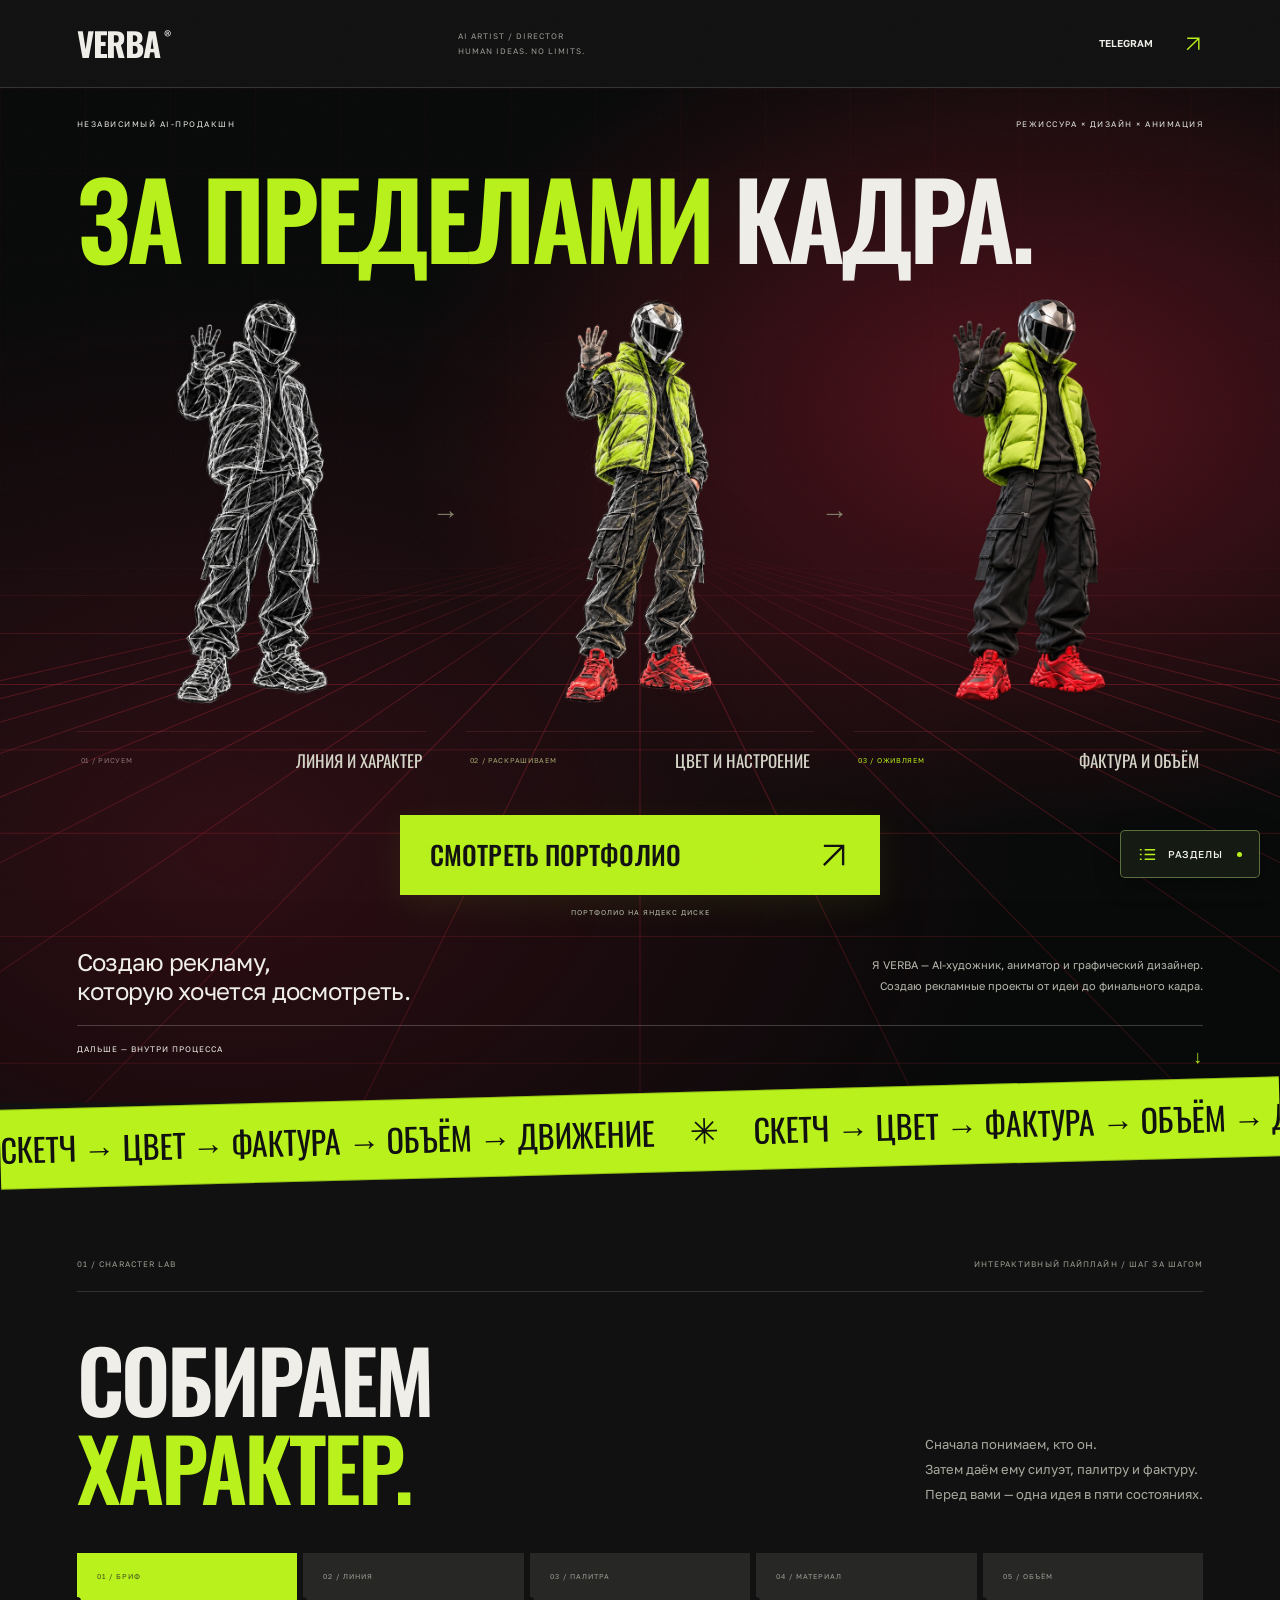
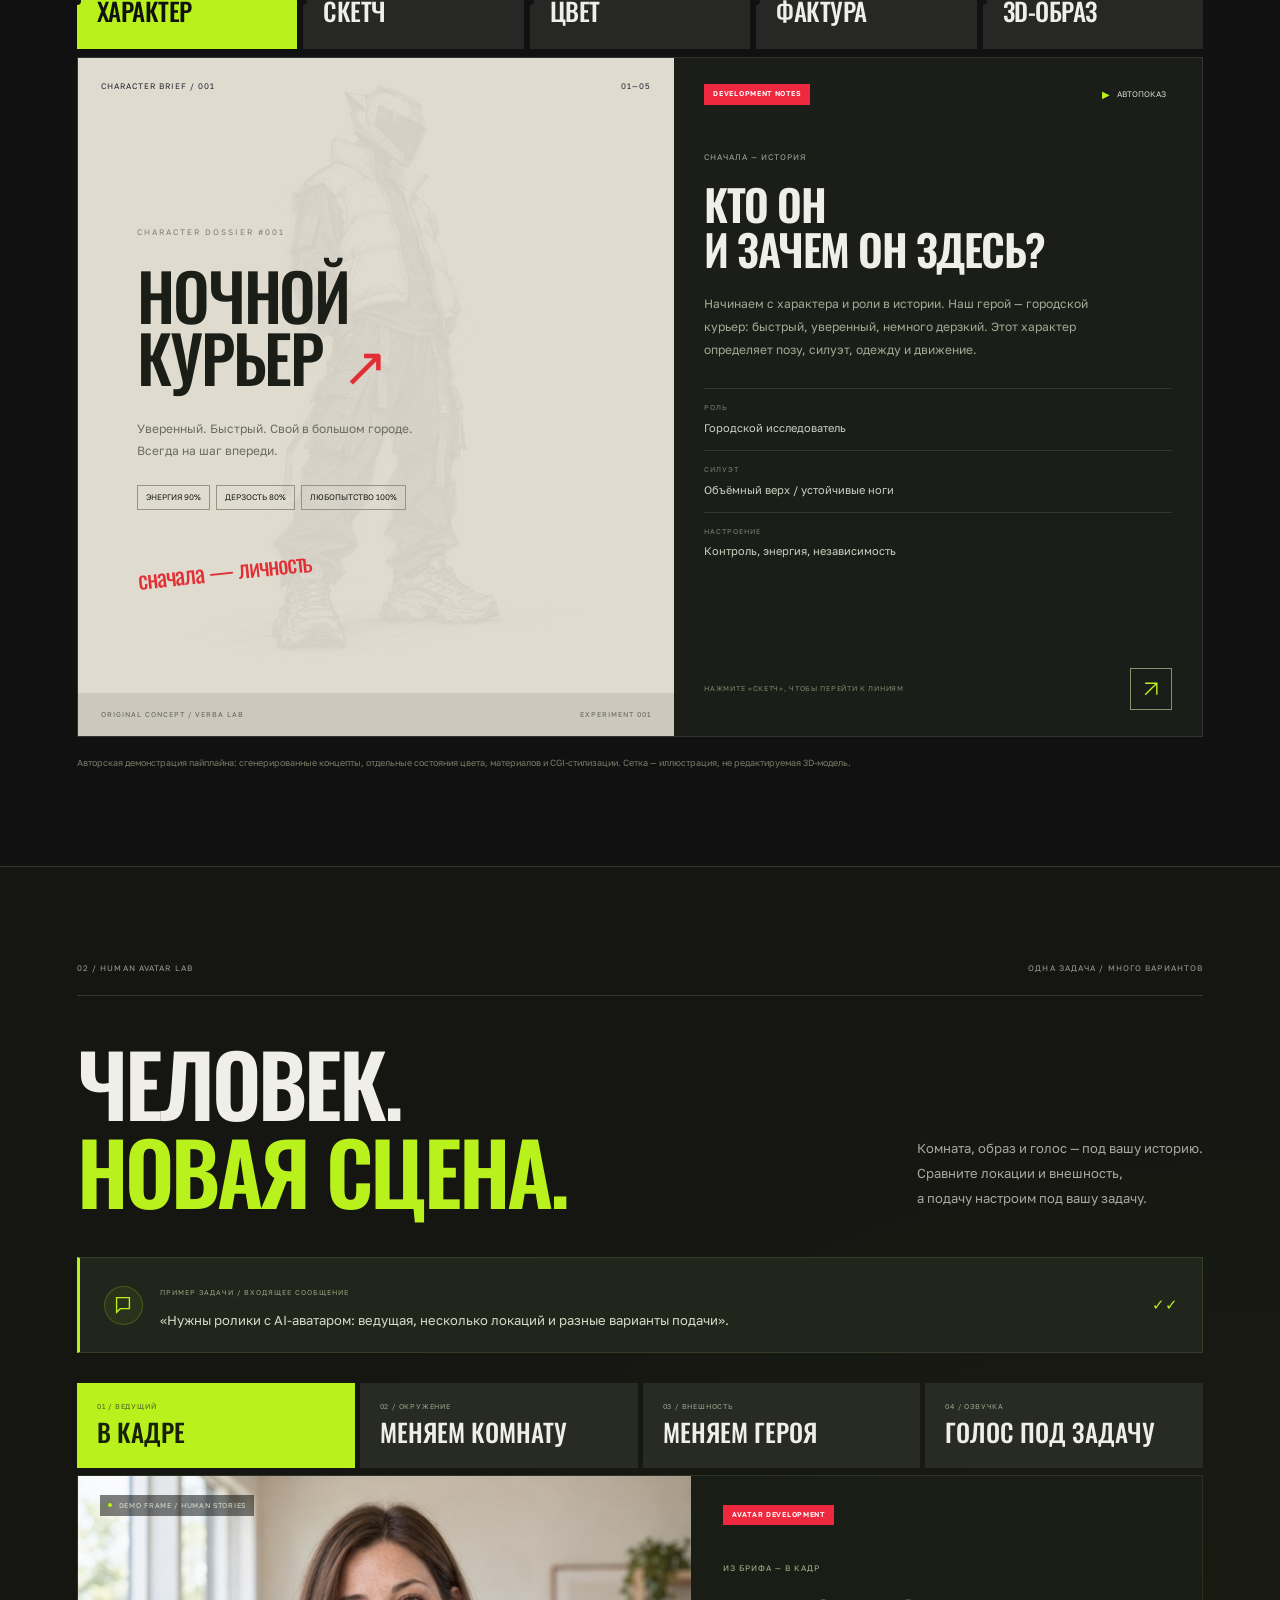
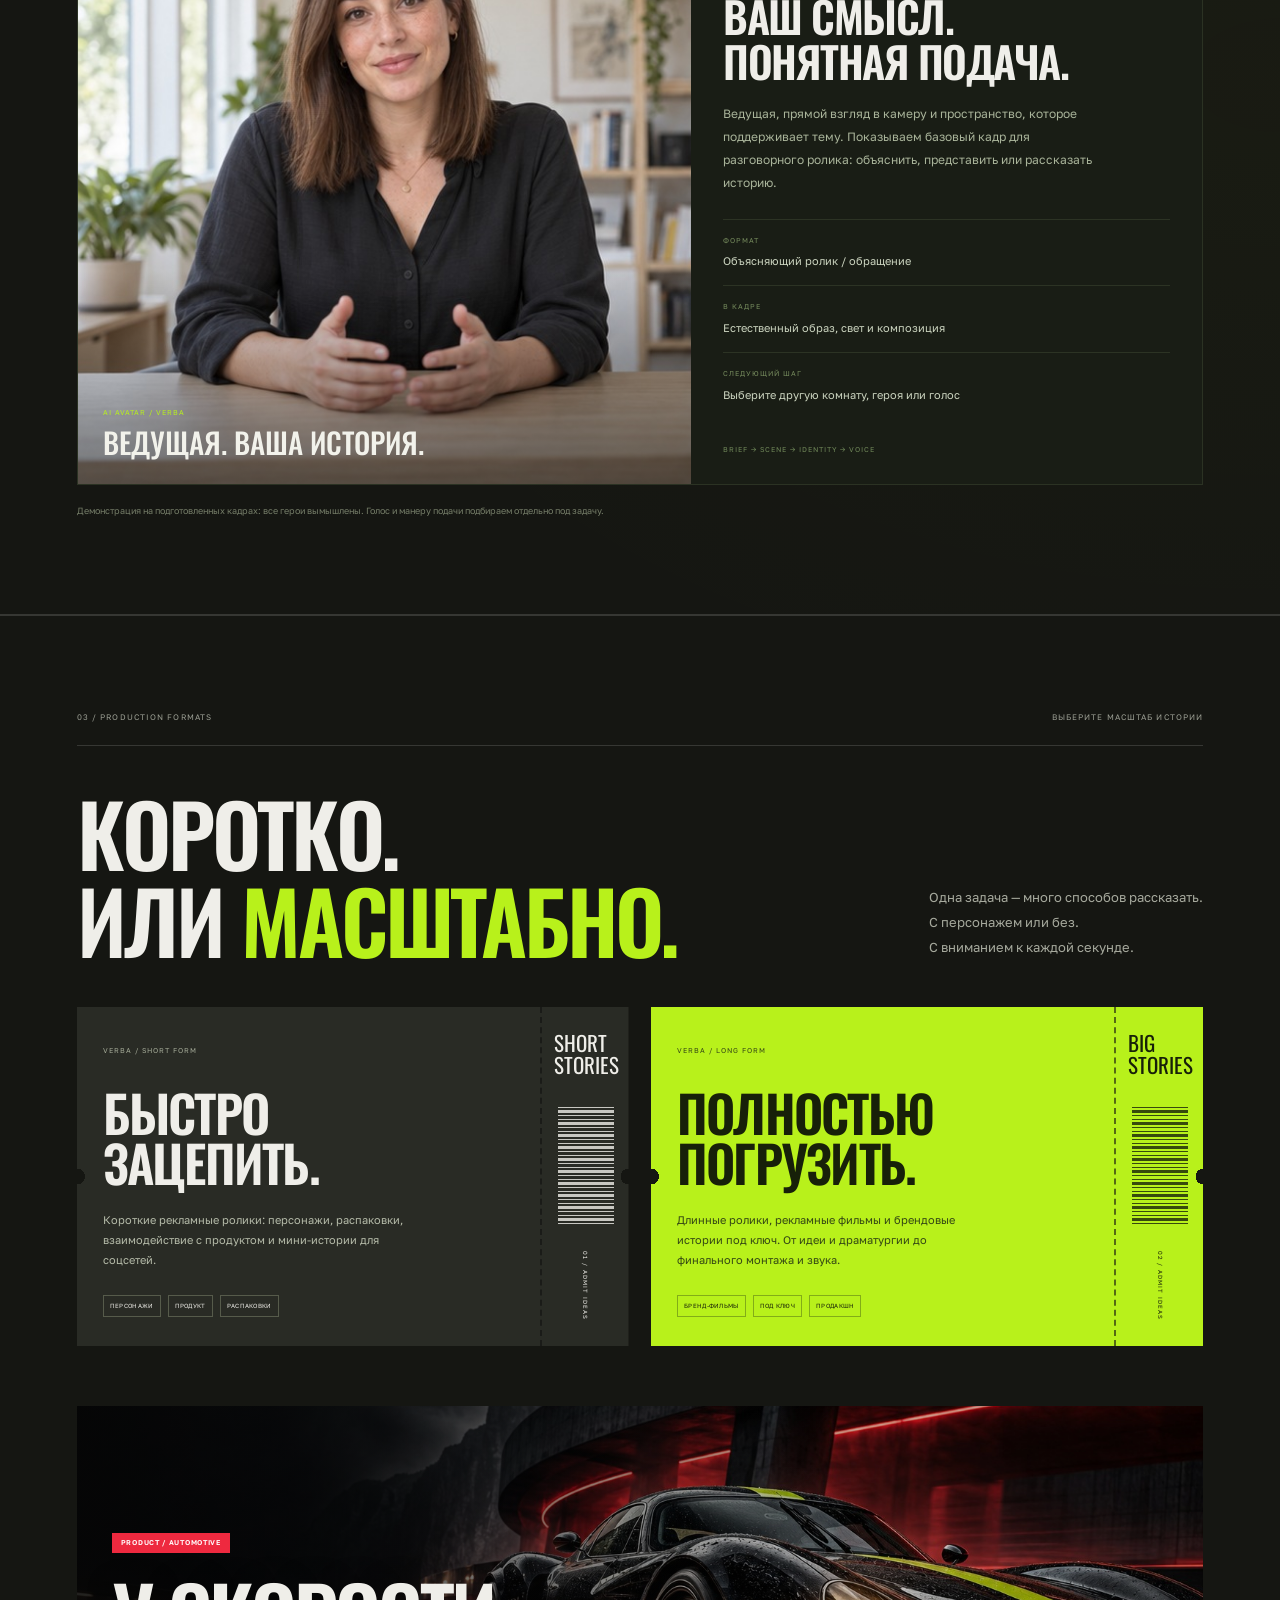
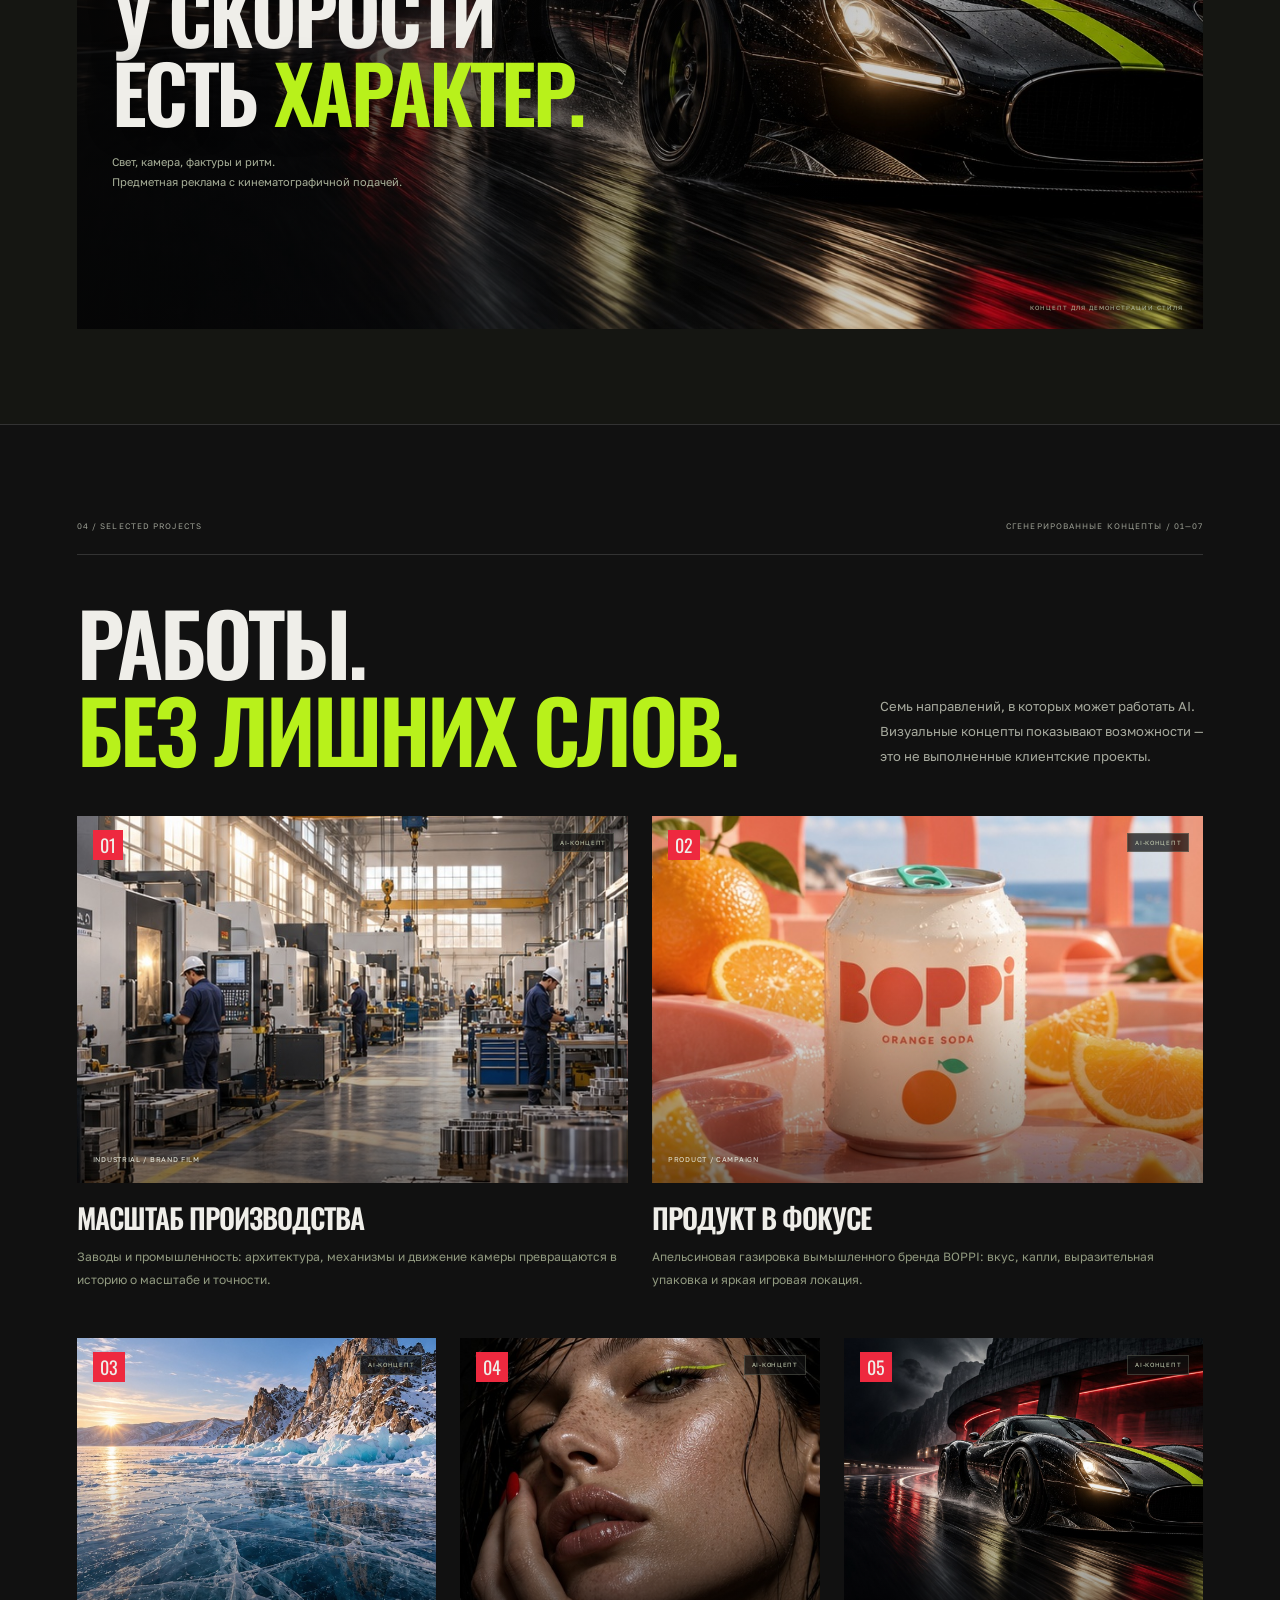
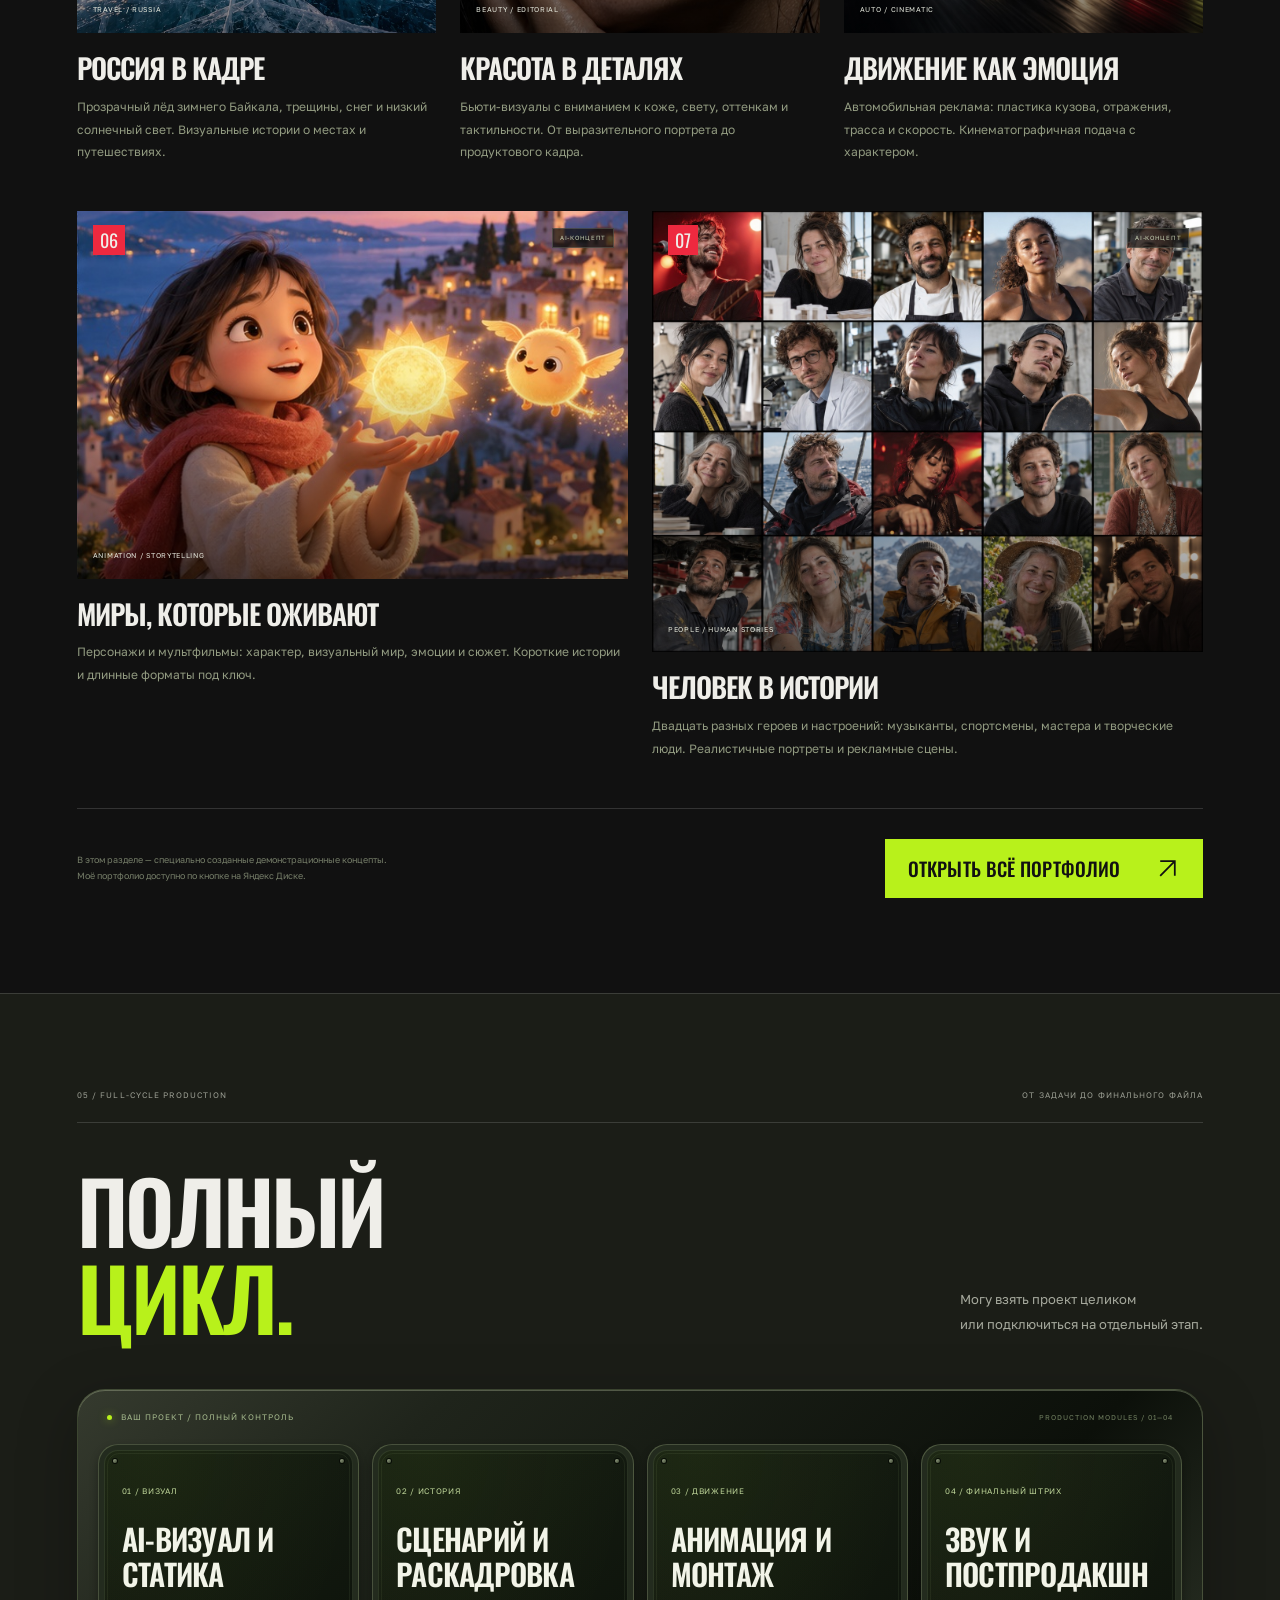
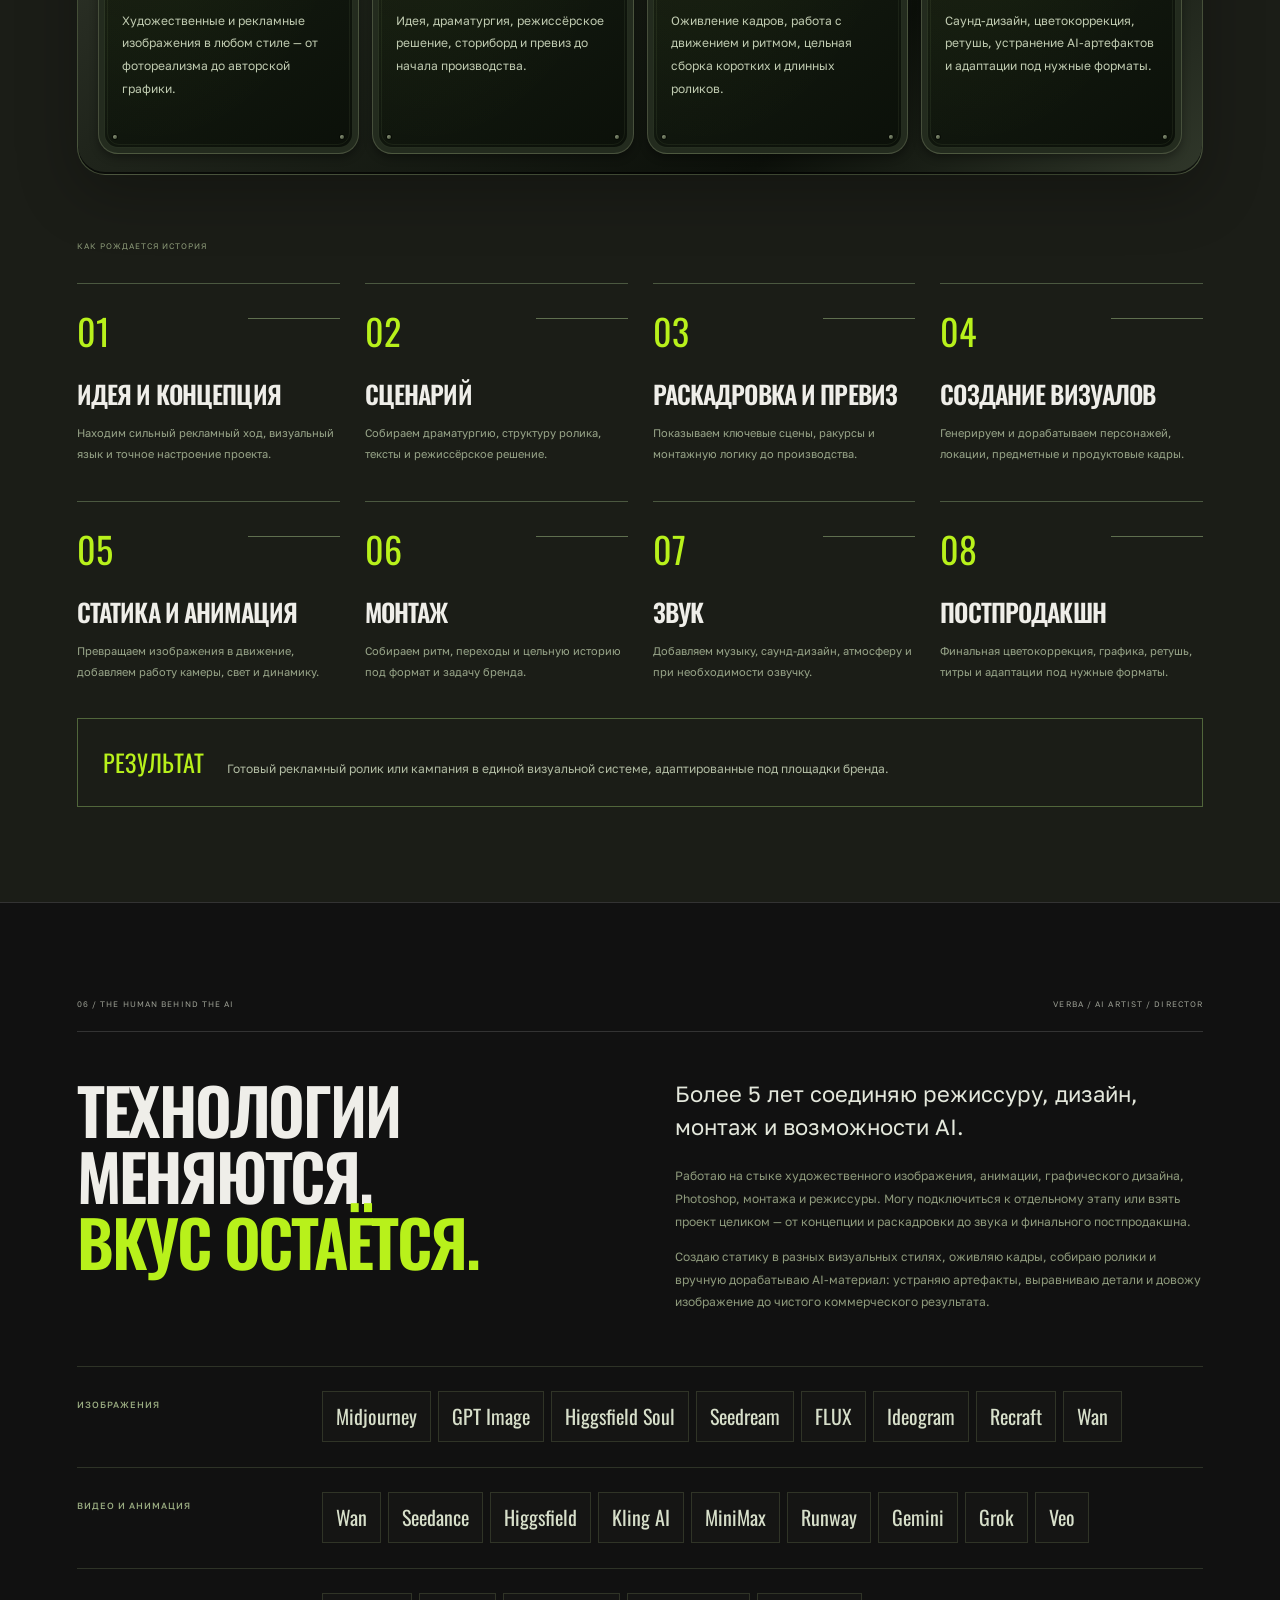
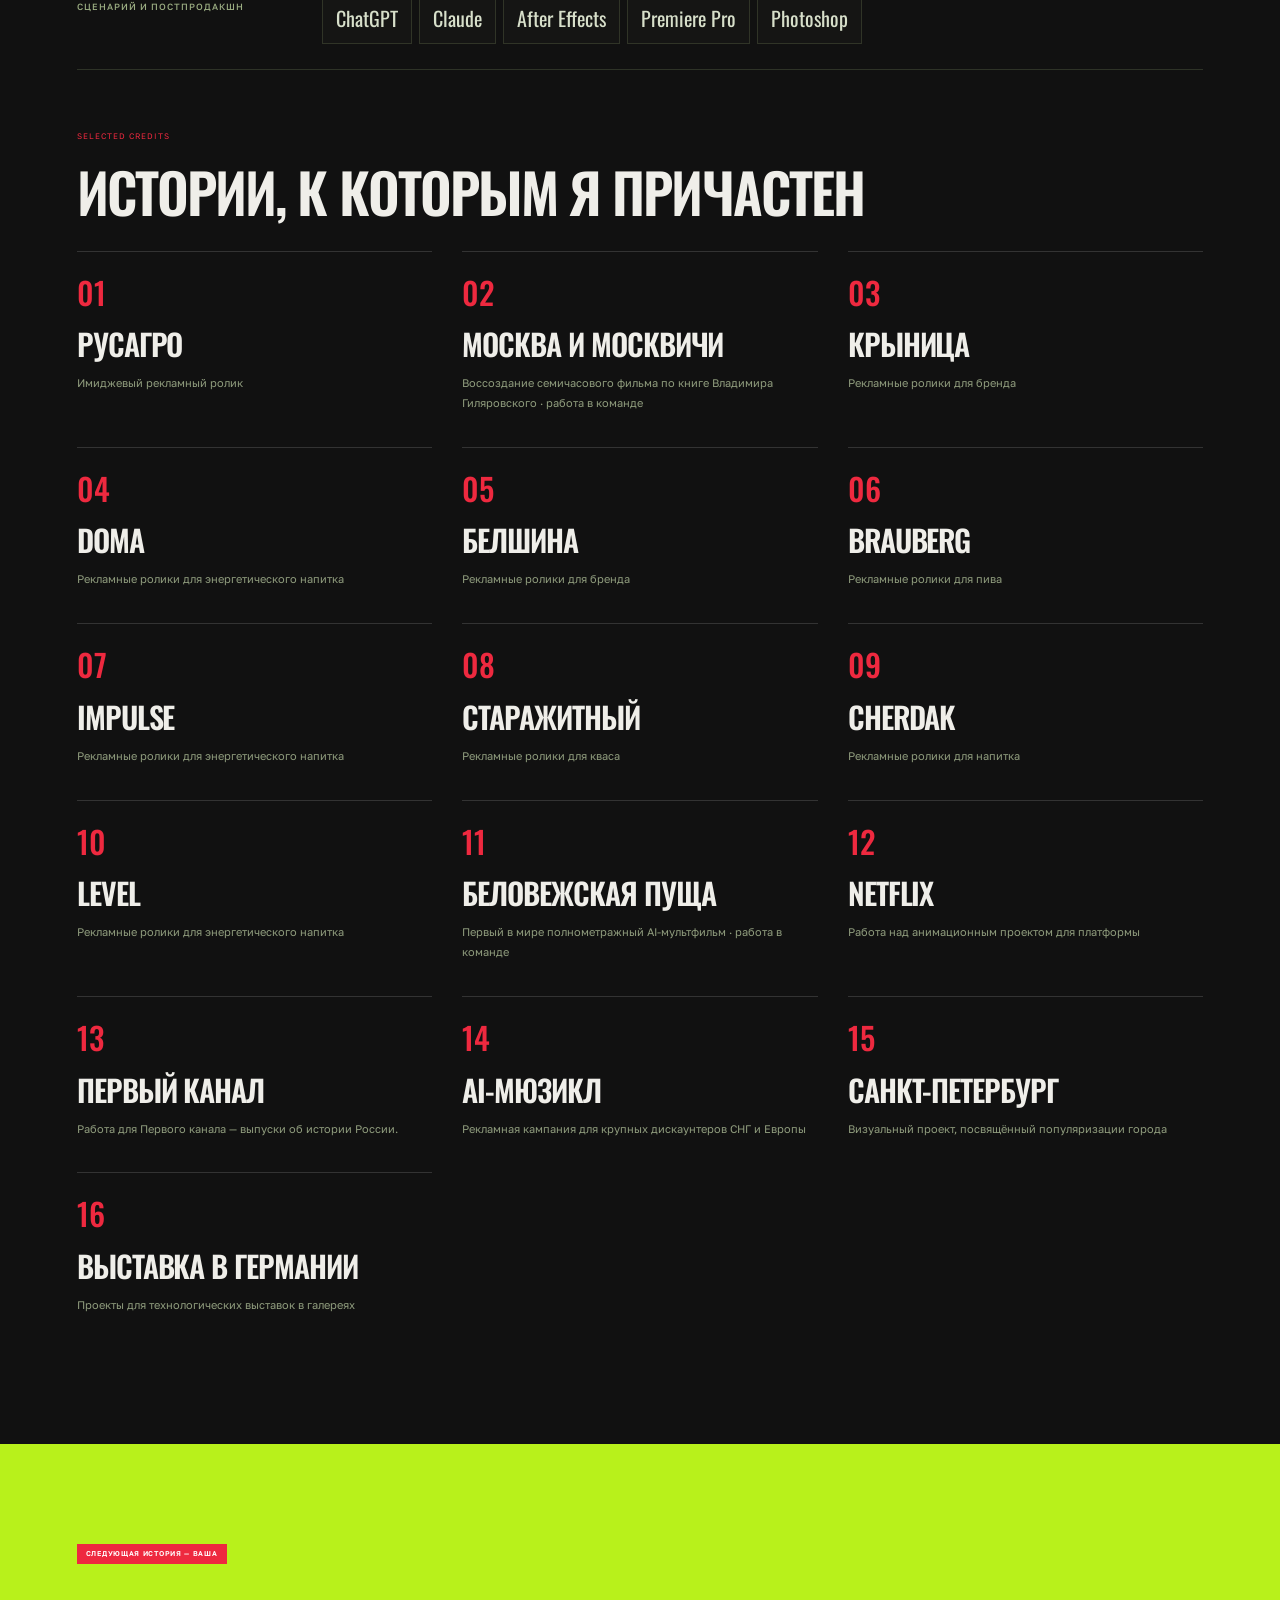
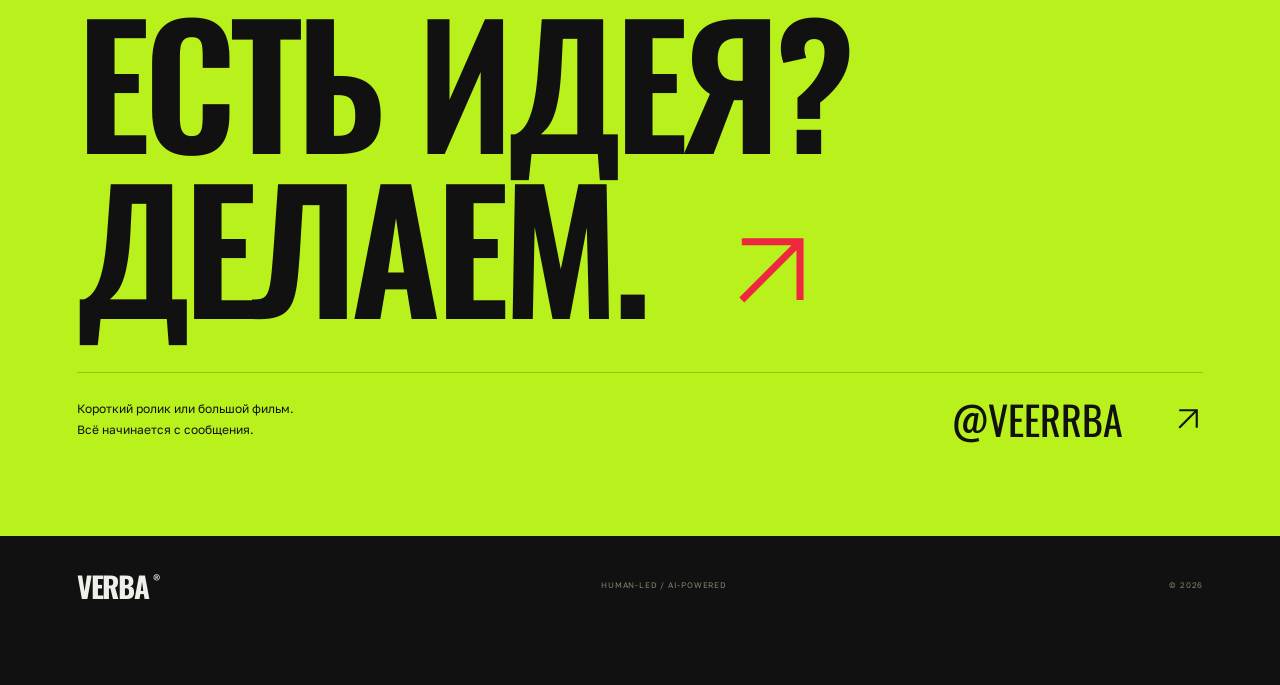
==== commit bf87e443: "Revert "Link showreel from homepage and persistent contents menu" This reverts commit 08302f4326eb89" ====
--- a/index.html
+++ b/index.html
@@ -1,6 +1,6 @@
-<!doctype html><html lang="ru"><head><meta charset="utf-8"><meta name="viewport" content="width=device-width, initial-scale=1"><meta name="theme-color" content="#111111"><meta name="description" content="VERBA — AI-режиссура, персонажи и рекламные фильмы. От характера и скетча до фактуры, объёма и готового ролика."><title>VERBA — за пределами кадра</title><link rel="icon" href="assets/favicon.svg"><link rel="preload" href="assets/oswald.ttf" as="font" type="font/ttf" crossorigin><link rel="stylesheet" href="style.css?v=11"><script src="script.js?v=9" defer></script><script src="avatar.js?v=9" defer></script><script src="navigation.js?v=10" defer></script></head><body>
-<header class="header"><a class="brand" href="#top">VERBA<span>®</span></a><span class="header-caption">AI ARTIST / DIRECTOR<br>HUMAN IDEAS. NO LIMITS.</span><a class="header-telegram" href="https://t.me/veerrba" target="_blank" rel="noopener noreferrer">TELEGRAM <svg class="arrow" viewBox="0 0 24 24" fill="none" aria-hidden="true"><path d="M5 19 19 5M5 5h14v14" stroke="currentColor" stroke-width="1.7"/></svg></a></header><details class="site-contents" id="site-contents"><summary aria-controls="contents-panel"><svg class="contents-icon" viewBox="0 0 24 24" fill="none" aria-hidden="true"><path d="M9 6h12M9 12h12M9 18h12M3 6h1M3 12h1M3 18h1" stroke="currentColor" stroke-width="1.7" stroke-linecap="round"/></svg><span>РАЗДЕЛЫ</span><span class="contents-indicator" aria-hidden="true"></span></summary><nav id="contents-panel" aria-label="Навигация по разделам"><div class="contents-header"><span>НА ЭТОЙ СТРАНИЦЕ</span><button type="button" class="contents-close" aria-label="Закрыть содержание"><svg viewBox="0 0 24 24" fill="none" aria-hidden="true"><path d="m6 6 12 12M6 18 18 6" stroke="currentColor" stroke-width="1.6"/></svg></button></div><ol><li><a href="#top"><span aria-hidden="true">00</span>Главная</a></li><li class="contents-showreel"><a href="showreel.html"><span aria-hidden="true"><svg viewBox="0 0 24 24" fill="none" aria-hidden="true"><path d="m9 6 9 6-9 6V6Z" stroke="currentColor" stroke-width="1.5" stroke-linejoin="round"/></svg></span>Шоурил · 43 секунды</a></li><li><a href="#lab"><span aria-hidden="true">01</span>Создание персонажа</a></li><li><a href="#avatar-lab"><span aria-hidden="true">02</span>AI-аватары</a></li><li><a href="#formats"><span aria-hidden="true">03</span>Форматы роликов</a></li><li><a href="#concepts"><span aria-hidden="true">04</span>Визуальные концепты</a></li><li><a href="#production"><span aria-hidden="true">05</span>Полный цикл</a></li><li><a href="#creator"><span aria-hidden="true">06</span>Об авторе и инструментах</a></li><li><a href="#credits"><span aria-hidden="true">07</span>Опыт и проекты</a></li><li><a href="#contact"><span aria-hidden="true">08</span>Связаться</a></li></ol><div class="contents-progress" aria-hidden="true"><span></span></div></nav></details><main>
-<section class="hero" id="top"><div class="hero-grid-world" aria-hidden="true"><div class="perspective-road"></div></div><div class="hero-top"><span>НЕЗАВИСИМЫЙ AI-ПРОДАКШН</span><span>РЕЖИССУРА × ДИЗАЙН × АНИМАЦИЯ</span></div><div class="hero-title"><h1>ЗА ПРЕДЕЛАМИ <span>КАДРА.</span></h1></div><div class="hero-development" aria-label="Один персонаж в трёх стадиях разработки"><figure class="hero-character hero-character-sketch"><div class="hero-character-art"><img src="assets/hero-sketch.webp" alt="Белый ручной скетч курьера на чёрном фоне"></div><figcaption><span>01 / РИСУЕМ</span><strong>ЛИНИЯ И ХАРАКТЕР</strong></figcaption></figure><span class="development-connector" aria-hidden="true">→</span><figure class="hero-character hero-character-pencil"><div class="hero-character-art"><img src="assets/hero-pencil.webp" alt="Тот же курьер, раскрашенный цветными карандашами"></div><figcaption><span>02 / РАСКРАШИВАЕМ</span><strong>ЦВЕТ И НАСТРОЕНИЕ</strong></figcaption></figure><span class="development-connector" aria-hidden="true">→</span><figure class="hero-character hero-character-final"><div class="hero-character-art waving-character"><img class="wave-frame wave-frame-a" src="assets/hero-final-a.webp" alt="Объёмный курьер с фактурной одеждой машет рукой"><img class="wave-frame wave-frame-b" src="assets/hero-final-b.webp" alt="" aria-hidden="true"></div><figcaption><span>03 / ОЖИВЛЯЕМ</span><strong>ФАКТУРА И ОБЪЁМ</strong></figcaption></figure></div><div class="hero-bottom"><div class="hero-description"><p>Создаю рекламу,<br>которую хочется досмотреть.</p><span>Я VERBA — AI-художник, аниматор и графический дизайнер.<br>Создаю рекламные проекты от идеи до финального кадра.</span></div><div class="hero-action"><a class="button lime portfolio-button" href="https://disk.yandex.ru/d/efgRmM-5nYeRGQ" target="_blank" rel="noopener noreferrer">СМОТРЕТЬ ПОРТФОЛИО <svg class="arrow" viewBox="0 0 24 24" fill="none" aria-hidden="true"><path d="M5 19 19 5M5 5h14v14" stroke="currentColor" stroke-width="1.7"/></svg></a><span>ПОРТФОЛИО НА ЯНДЕКС ДИСКЕ</span><a class="hero-showreel" href="showreel.html"><svg viewBox="0 0 24 24" fill="none" aria-hidden="true"><path d="m9 6 9 6-9 6V6Z" stroke="currentColor" stroke-width="1.5" stroke-linejoin="round"/></svg><strong>СМОТРЕТЬ ШОУРИЛ</strong><span>43 СЕК.</span></a></div></div><a class="scroll-cue" href="#lab">ДАЛЬШЕ — ВНУТРИ ПРОЦЕССА <span>↓</span></a></section>
+<!doctype html><html lang="ru"><head><meta charset="utf-8"><meta name="viewport" content="width=device-width, initial-scale=1"><meta name="theme-color" content="#111111"><meta name="description" content="VERBA — AI-режиссура, персонажи и рекламные фильмы. От характера и скетча до фактуры, объёма и готового ролика."><title>VERBA — за пределами кадра</title><link rel="icon" href="assets/favicon.svg"><link rel="preload" href="assets/oswald.ttf" as="font" type="font/ttf" crossorigin><link rel="stylesheet" href="style.css?v=10"><script src="script.js?v=9" defer></script><script src="avatar.js?v=9" defer></script><script src="navigation.js?v=10" defer></script></head><body>
+<header class="header"><a class="brand" href="#top">VERBA<span>®</span></a><span class="header-caption">AI ARTIST / DIRECTOR<br>HUMAN IDEAS. NO LIMITS.</span><a class="header-telegram" href="https://t.me/veerrba" target="_blank" rel="noopener noreferrer">TELEGRAM <svg class="arrow" viewBox="0 0 24 24" fill="none" aria-hidden="true"><path d="M5 19 19 5M5 5h14v14" stroke="currentColor" stroke-width="1.7"/></svg></a></header><details class="site-contents" id="site-contents"><summary aria-controls="contents-panel"><svg class="contents-icon" viewBox="0 0 24 24" fill="none" aria-hidden="true"><path d="M9 6h12M9 12h12M9 18h12M3 6h1M3 12h1M3 18h1" stroke="currentColor" stroke-width="1.7" stroke-linecap="round"/></svg><span>РАЗДЕЛЫ</span><span class="contents-indicator" aria-hidden="true"></span></summary><nav id="contents-panel" aria-label="Навигация по разделам"><div class="contents-header"><span>НА ЭТОЙ СТРАНИЦЕ</span><button type="button" class="contents-close" aria-label="Закрыть содержание"><svg viewBox="0 0 24 24" fill="none" aria-hidden="true"><path d="m6 6 12 12M6 18 18 6" stroke="currentColor" stroke-width="1.6"/></svg></button></div><ol><li><a href="#top"><span aria-hidden="true">00</span>Главная</a></li><li><a href="#lab"><span aria-hidden="true">01</span>Создание персонажа</a></li><li><a href="#avatar-lab"><span aria-hidden="true">02</span>AI-аватары</a></li><li><a href="#formats"><span aria-hidden="true">03</span>Форматы роликов</a></li><li><a href="#concepts"><span aria-hidden="true">04</span>Визуальные концепты</a></li><li><a href="#production"><span aria-hidden="true">05</span>Полный цикл</a></li><li><a href="#creator"><span aria-hidden="true">06</span>Об авторе и инструментах</a></li><li><a href="#credits"><span aria-hidden="true">07</span>Опыт и проекты</a></li><li><a href="#contact"><span aria-hidden="true">08</span>Связаться</a></li></ol><div class="contents-progress" aria-hidden="true"><span></span></div></nav></details><main>
+<section class="hero" id="top"><div class="hero-grid-world" aria-hidden="true"><div class="perspective-road"></div></div><div class="hero-top"><span>НЕЗАВИСИМЫЙ AI-ПРОДАКШН</span><span>РЕЖИССУРА × ДИЗАЙН × АНИМАЦИЯ</span></div><div class="hero-title"><h1>ЗА ПРЕДЕЛАМИ <span>КАДРА.</span></h1></div><div class="hero-development" aria-label="Один персонаж в трёх стадиях разработки"><figure class="hero-character hero-character-sketch"><div class="hero-character-art"><img src="assets/hero-sketch.webp" alt="Белый ручной скетч курьера на чёрном фоне"></div><figcaption><span>01 / РИСУЕМ</span><strong>ЛИНИЯ И ХАРАКТЕР</strong></figcaption></figure><span class="development-connector" aria-hidden="true">→</span><figure class="hero-character hero-character-pencil"><div class="hero-character-art"><img src="assets/hero-pencil.webp" alt="Тот же курьер, раскрашенный цветными карандашами"></div><figcaption><span>02 / РАСКРАШИВАЕМ</span><strong>ЦВЕТ И НАСТРОЕНИЕ</strong></figcaption></figure><span class="development-connector" aria-hidden="true">→</span><figure class="hero-character hero-character-final"><div class="hero-character-art waving-character"><img class="wave-frame wave-frame-a" src="assets/hero-final-a.webp" alt="Объёмный курьер с фактурной одеждой машет рукой"><img class="wave-frame wave-frame-b" src="assets/hero-final-b.webp" alt="" aria-hidden="true"></div><figcaption><span>03 / ОЖИВЛЯЕМ</span><strong>ФАКТУРА И ОБЪЁМ</strong></figcaption></figure></div><div class="hero-bottom"><div class="hero-description"><p>Создаю рекламу,<br>которую хочется досмотреть.</p><span>Я VERBA — AI-художник, аниматор и графический дизайнер.<br>Создаю рекламные проекты от идеи до финального кадра.</span></div><div class="hero-action"><a class="button lime portfolio-button" href="https://disk.yandex.ru/d/efgRmM-5nYeRGQ" target="_blank" rel="noopener noreferrer">СМОТРЕТЬ ПОРТФОЛИО <svg class="arrow" viewBox="0 0 24 24" fill="none" aria-hidden="true"><path d="M5 19 19 5M5 5h14v14" stroke="currentColor" stroke-width="1.7"/></svg></a><span>ПОРТФОЛИО НА ЯНДЕКС ДИСКЕ</span></div></div><a class="scroll-cue" href="#lab">ДАЛЬШЕ — ВНУТРИ ПРОЦЕССА <span>↓</span></a></section>
 <div class="marquee" aria-hidden="true"><div>СКЕТЧ → ЦВЕТ → ФАКТУРА → ОБЪЁМ → ДВИЖЕНИЕ <b>✳</b> СКЕТЧ → ЦВЕТ → ФАКТУРА → ОБЪЁМ → ДВИЖЕНИЕ <b>✳</b></div></div>
 <section class="lab section" id="lab"><div class="section-label"><span>01 / CHARACTER LAB</span><span>ИНТЕРАКТИВНЫЙ ПАЙПЛАЙН / ШАГ ЗА ШАГОМ</span></div><div class="section-heading"><h2>СОБИРАЕМ<br><span class="lime-text">ХАРАКТЕР.</span></h2><p>Сначала понимаем, кто он.<br>Затем даём ему силуэт, палитру и фактуру.<br>Перед вами — одна идея в пяти состояниях.</p></div><div class="stage-tabs" role="tablist" aria-label="Этапы создания персонажа"><button role="tab" id="tab-0" data-stage="0" aria-selected="true" aria-controls="stage-panel"><span>01 / БРИФ</span><strong>ХАРАКТЕР</strong></button><button role="tab" id="tab-1" data-stage="1" aria-selected="false" tabindex="-1" aria-controls="stage-panel"><span>02 / ЛИНИЯ</span><strong>СКЕТЧ</strong></button><button role="tab" id="tab-2" data-stage="2" aria-selected="false" tabindex="-1" aria-controls="stage-panel"><span>03 / ПАЛИТРА</span><strong>ЦВЕТ</strong></button><button role="tab" id="tab-3" data-stage="3" aria-selected="false" tabindex="-1" aria-controls="stage-panel"><span>04 / МАТЕРИАЛ</span><strong>ФАКТУРА</strong></button><button role="tab" id="tab-4" data-stage="4" aria-selected="false" tabindex="-1" aria-controls="stage-panel"><span>05 / ОБЪЁМ</span><strong>3D-ОБРАЗ</strong></button></div><div class="lab-workspace" id="stage-panel" role="tabpanel" aria-labelledby="tab-0"><div class="lab-view"><div class="view-label"><span id="view-label">CHARACTER BRIEF / 001</span><span id="view-counter">01—05</span></div><div class="character-view"><img id="base-image" src="assets/courier-sketch.jpg" alt="Исходное состояние персонажа"><img id="overlay-image" src="assets/courier-sketch.jpg" alt="Следующий этап разработки персонажа"><div class="reveal-edge" id="reveal-edge" hidden><span>↔</span></div><div class="brief-board" id="brief-board"><span class="brief-note">CHARACTER DOSSIER #001</span><h3>НОЧНОЙ<br>КУРЬЕР<span>↗</span></h3><p>Уверенный. Быстрый. Свой в большом городе.<br>Всегда на шаг впереди.</p><div class="brief-traits"><span>ЭНЕРГИЯ 90%</span><span>ДЕРЗОСТЬ 80%</span><span>ЛЮБОПЫТСТВО 100%</span></div><div class="brief-scribble">сначала — личность</div></div><div class="scan-line" aria-hidden="true"></div></div><div class="comparison-controls" id="comparison-controls" hidden><div><span id="comparison-label">ПРОЯВИТЬ ЦВЕТ</span><output id="reveal-output" for="reveal-range">100%</output></div><input id="reveal-range" type="range" min="0" max="100" value="100" aria-label="Проявление следующего этапа"><div class="compare-endpoints"><span id="compare-from">СКЕТЧ</span><span id="compare-to">ЦВЕТ</span></div></div><div class="view-footer"><span>ORIGINAL CONCEPT / VERBA LAB</span><span>EXPERIMENT 001</span></div></div><div class="lab-notes"><div class="notes-top"><span class="red-tag">DEVELOPMENT NOTES</span><button id="play-process" aria-pressed="false"><span>▶︎</span> АВТОПОКАЗ</button></div><div class="stage-copy" aria-live="polite"><span id="stage-kicker">СНАЧАЛА — ИСТОРИЯ</span><h3 id="stage-title">КТО ОН<br>И ЗАЧЕМ ОН ЗДЕСЬ?</h3><p id="stage-text">Начинаем с характера и роли в истории. Наш герой — городской курьер: быстрый, уверенный, немного дерзкий. Этот характер определяет позу, силуэт, одежду и движение.</p></div><div class="stage-specific" id="personality"><div class="trait"><span>РОЛЬ</span><strong>Городской исследователь</strong></div><div class="trait"><span>СИЛУЭТ</span><strong>Объёмный верх / устойчивые ноги</strong></div><div class="trait"><span>НАСТРОЕНИЕ</span><strong>Контроль, энергия, независимость</strong></div></div><div class="stage-specific" id="palette" hidden><div class="swatch-row"><span style="--color:#b8f11b"></span><div><strong>ACID LIME</strong><p>Энергия и заметность. Главный акцент.</p></div></div><div class="swatch-row"><span style="--color:#ee293f"></span><div><strong>SIGNAL RED</strong><p>Импульс и движение. Детали и обувь.</p></div></div><div class="swatch-row"><span style="--color:#333538"></span><div><strong>GRAPHITE</strong><p>Контраст и технологичность. Основа.</p></div></div></div><div class="stage-specific" id="materials" hidden><p class="mini-label">ВЫБЕРИТЕ МАТЕРИАЛ — РАССМОТРИТЕ ДЕТАЛЬ</p><div class="material-buttons"><button data-material="nylon" class="selected"><span class="nylon-patch"></span>НЕЙЛОН</button><button data-material="metal"><span class="metal-patch"></span>МЕТАЛЛ</button><button data-material="rubber"><span class="rubber-patch"></span>РЕЗИНА</button></div><div class="material-detail" id="material-detail" role="img" aria-label="Крупный план материала персонажа"><span id="material-description">Ткань: переплетение, швы, мягкий объём.</span></div></div><div class="stage-specific" id="wire-notes" hidden><div class="mesh-symbol" aria-hidden="true"></div><p>Сетка показывает конструкцию формы. Потяните ползунок, чтобы проявить поверх неё финальный образ с материалами и светом.</p><span class="mini-label">CGI-СТИЛИЗАЦИЯ / ВИЗУАЛЬНАЯ СХЕМА СЕТКИ</span></div><div class="notes-bottom"><span id="stage-hint">НАЖМИТЕ «СКЕТЧ», ЧТОБЫ ПЕРЕЙТИ К ЛИНИЯМ</span><button id="next-stage" aria-label="Следующий этап"><svg class="arrow" viewBox="0 0 24 24" fill="none" aria-hidden="true"><path d="M5 19 19 5M5 5h14v14" stroke="currentColor" stroke-width="1.7"/></svg></button></div></div></div><p class="caption">Авторская демонстрация пайплайна: сгенерированные концепты, отдельные состояния цвета, материалов и CGI-стилизации. Сетка — иллюстрация, не редактируемая 3D-модель.</p></section>
 <section class="avatar-lab section" id="avatar-lab"><div class="section-label"><span>02 / HUMAN AVATAR LAB</span><span>ОДНА ЗАДАЧА / МНОГО ВАРИАНТОВ</span></div><div class="section-heading"><h2>ЧЕЛОВЕК.<br><span class="lime-text">НОВАЯ СЦЕНА.</span></h2><p>Комната, образ и голос — под вашу историю.<br>Сравните локации и внешность,<br>а подачу настроим под вашу задачу.</p></div><div class="avatar-message"><span class="message-icon" aria-hidden="true"><svg viewBox="0 0 24 24" fill="none"><path d="M5 4h14v12H9l-4 4V4Z" stroke="currentColor" stroke-width="1.5"/></svg></span><div><span>ПРИМЕР ЗАДАЧИ / ВХОДЯЩЕЕ СООБЩЕНИЕ</span><p>«Нужны ролики с AI-аватаром: ведущая, несколько локаций и разные варианты подачи».</p></div><span class="message-check" aria-hidden="true">✓✓</span></div><div class="avatar-tabs" role="tablist" aria-label="Возможности AI-аватара"><button id="avtab-presenter" role="tab" data-avatar-mode="presenter" aria-controls="avatar-panel" aria-selected="true"><span>01 / ВЕДУЩИЙ</span><strong>В КАДРЕ</strong></button><button id="avtab-room" role="tab" data-avatar-mode="room" aria-controls="avatar-panel" aria-selected="false" tabindex="-1"><span>02 / ОКРУЖЕНИЕ</span><strong>МЕНЯЕМ КОМНАТУ</strong></button><button id="avtab-identity" role="tab" data-avatar-mode="identity" aria-controls="avatar-panel" aria-selected="false" tabindex="-1"><span>03 / ВНЕШНОСТЬ</span><strong>МЕНЯЕМ ГЕРОЯ</strong></button><button id="avtab-voice" role="tab" data-avatar-mode="voice" aria-controls="avatar-panel" aria-selected="false" tabindex="-1"><span>04 / ОЗВУЧКА</span><strong>ГОЛОС ПОД ЗАДАЧУ</strong></button></div><div class="avatar-workspace" id="avatar-panel" role="tabpanel" aria-labelledby="avtab-presenter"><div class="avatar-view"><div class="avatar-frame" id="avatar-frame"><img id="avatar-base" src="assets/avatar-home.jpg" loading="lazy" alt="Реалистичная ведущая сидит за столом в светлом домашнем кабинете"><img id="avatar-overlay" src="assets/avatar-studio.jpg" loading="lazy" alt="Та же ведущая в тёмной подкаст-студии" hidden><span class="avatar-divider" id="avatar-divider" hidden><span>↔</span></span><span class="avatar-frame-label"><i></i> DEMO FRAME / HUMAN STORIES</span><div class="avatar-lower-third"><span>AI AVATAR / VERBA</span><strong id="avatar-frame-title">ВЕДУЩАЯ. ВАША ИСТОРИЯ.</strong></div></div><div class="avatar-compare-controls" id="avatar-compare-controls" hidden><div><label id="avatar-range-label" for="avatar-range">МЕНЯЕМ КОМНАТУ</label><output id="avatar-range-output" for="avatar-range">50%</output></div><input type="range" id="avatar-range" min="0" max="100" value="50" aria-label="Сравнить комнаты"><div><span id="avatar-before">ДОМАШНЯЯ СТУДИЯ</span><span id="avatar-after">ПОДКАСТ-СТУДИЯ</span></div></div></div><aside class="avatar-notes"><span class="red-tag">AVATAR DEVELOPMENT</span><div class="avatar-copy" aria-live="polite"><span id="avatar-kicker">ИЗ БРИФА — В КАДР</span><h3 id="avatar-title">ВАШ СМЫСЛ.<br>ПОНЯТНАЯ ПОДАЧА.</h3><p id="avatar-description">Ведущая, прямой взгляд в камеру и пространство, которое поддерживает тему. Показываем базовый кадр для разговорного ролика: объяснить, представить или рассказать историю.</p></div><div class="avatar-mode-content" id="avatar-presenter-notes"><div class="avatar-note-row"><span>ФОРМАТ</span><strong>Объясняющий ролик / обращение</strong></div><div class="avatar-note-row"><span>В КАДРЕ</span><strong>Естественный образ, свет и композиция</strong></div><div class="avatar-note-row"><span>СЛЕДУЮЩИЙ ШАГ</span><strong>Выберите другую комнату, героя или голос</strong></div></div><div class="avatar-mode-content" id="avatar-room-notes" hidden><div class="room-choice"><span class="room-swatch home-swatch"></span><div><strong>ДОМАШНЯЯ СТУДИЯ</strong><p>Мягкий дневной свет. Тёплый личный тон.</p></div></div><div class="room-choice"><span class="room-swatch studio-swatch"></span><div><strong>ПОДКАСТ-СТУДИЯ</strong><p>Графит, красный акцент. Собранный деловой кадр.</p></div></div><p class="avatar-help">Потяните разделитель на кадре или ползунок под ним.</p></div><div class="avatar-mode-content" id="avatar-identity-notes" hidden><span class="avatar-option-label">ВЫБЕРИТЕ НОВЫЙ ОБРАЗ</span><div class="avatar-identity-options" role="group" aria-label="Новый образ ведущего"><button data-avatar-person="woman" aria-pressed="true"><img src="assets/avatar-woman.jpg" loading="lazy" alt="Другая ведущая"><span>ДРУГАЯ ВЕДУЩАЯ</span></button><button data-avatar-person="man" aria-pressed="false"><img src="assets/avatar-man.jpg" loading="lazy" alt="Мужчина-ведущий"><span>МУЖЧИНА-ВЕДУЩИЙ</span></button></div><p class="avatar-help">Та же сцена, другая внешность. Сравните исходный и новый образ ползунком.</p></div><div class="avatar-mode-content avatar-voice-description" id="avatar-voice-notes" hidden><div class="voice-description-row"><span>01 / ХАРАКТЕР ГОЛОСА</span><h4>ТЕМБР, ТЕМП И ИНТОНАЦИЯ</h4><p>Подбираем высоту и тембр голоса, темп речи, эмоциональность и манеру подачи — под аудиторию, формат ролика и настроение бренда.</p></div><div class="voice-description-row"><span>02 / ИНДИВИДУАЛЬНЫЙ ПОДХОД</span><h4>ГОЛОС ПОД ВАШ БРЕНД</h4><p>Создаём индивидуальный голос с нужным характером: узнаваемый образ, согласованные интонации и единая подача в серии роликов.</p></div><div class="voice-description-row"><span>03 / ВАШ СОБСТВЕННЫЙ ГОЛОС</span><h4>ИСПОЛЬЗУЕМ ВАШУ ЗАПИСЬ</h4><p>Если у вас есть запись собственного голоса, используем её для озвучивания AI-аватара. В кадре — выбранный образ, в озвучке — ваш голос.</p></div></div><span class="avatar-notes-foot">BRIEF → SCENE → IDENTITY → VOICE</span></aside></div><p class="caption">Демонстрация на подготовленных кадрах: все герои вымышлены. Голос и манеру подачи подбираем отдельно под задачу.</p></section><section class="formats section" id="formats"><div class="section-label"><span>03 / PRODUCTION FORMATS</span><span>ВЫБЕРИТЕ МАСШТАБ ИСТОРИИ</span></div><div class="section-heading"><h2>КОРОТКО.<br>ИЛИ <span class="lime-text">МАСШТАБНО.</span></h2><p>Одна задача — много способов рассказать.<br>С персонажем или без.<br>С вниманием к каждой секунде.</p></div><div class="format-tickets"><article class="format-ticket"><div class="ticket-main"><span class="ticket-id">VERBA / SHORT FORM</span><h3>БЫСТРО<br>ЗАЦЕПИТЬ.</h3><p>Короткие рекламные ролики: персонажи, распаковки, взаимодействие с продуктом и мини-истории для соцсетей.</p><div class="ticket-tags"><span>ПЕРСОНАЖИ</span><span>ПРОДУКТ</span><span>РАСПАКОВКИ</span></div></div><div class="ticket-stub"><span>SHORT<br>STORIES</span><div class="barcode"></div><span>01 / ADMIT IDEAS</span></div></article><article class="format-ticket green-ticket"><div class="ticket-main"><span class="ticket-id">VERBA / LONG FORM</span><h3>ПОЛНОСТЬЮ<br>ПОГРУЗИТЬ.</h3><p>Длинные ролики, рекламные фильмы и брендовые истории под ключ. От идеи и драматургии до финального монтажа и звука.</p><div class="ticket-tags"><span>БРЕНД-ФИЛЬМЫ</span><span>ПОД КЛЮЧ</span><span>ПРОДАКШН</span></div></div><div class="ticket-stub"><span>BIG<br>STORIES</span><div class="barcode"></div><span>02 / ADMIT IDEAS</span></div></article></div><div class="automotive-strip"><img src="assets/speed-coupe.jpg" loading="lazy" alt="Чёрное спортивное купе с лаймовой полосой на мокрой дороге в красном свете"><div><span class="red-tag">PRODUCT / AUTOMOTIVE</span><h3>У СКОРОСТИ<br>ЕСТЬ <span>ХАРАКТЕР.</span></h3><p>Свет, камера, фактуры и ритм.<br>Предметная реклама с кинематографичной подачей.</p></div><span class="strip-note">КОНЦЕПТ ДЛЯ ДЕМОНСТРАЦИИ СТИЛЯ</span></div></section>
--- a/style.css
+++ b/style.css
@@ -18,4 +18,3 @@
 /* Persistent, compact section navigation. Native details keeps the links usable without JavaScript. */
 .site-contents{position:fixed;z-index:60;right:max(20px,env(safe-area-inset-right));bottom:max(22px,env(safe-area-inset-bottom));color:var(--ink);font-family:Golos,Arial,sans-serif}.site-contents>summary{display:flex;align-items:center;gap:11px;min-height:48px;padding:13px 17px;list-style:none;cursor:pointer;background:#171c13f2;border:1px solid #a4c66b80;box-shadow:0 5px 25px #0006;backdrop-filter:blur(14px);border-radius:5px;font-size:10px;letter-spacing:.9px;font-weight:500;user-select:none;transition:background .2s,border-color .2s}.site-contents>summary::-webkit-details-marker{display:none}.site-contents>summary:hover,.site-contents[open]>summary{border-color:var(--lime);background:#28351df5}.site-contents>summary:focus-visible{outline:2px solid var(--lime);outline-offset:5px}.contents-icon{width:19px;height:19px;color:var(--lime);flex-shrink:0}.contents-indicator{width:5px;height:5px;border-radius:50%;background:var(--lime);margin-left:3px}.site-contents>nav{position:absolute;right:0;bottom:62px;width:286px;max-width:calc(100vw - 32px);background:#171c13f7;backdrop-filter:blur(18px);border:1px solid #91a77080;box-shadow:0 16px 60px #0009;border-radius:9px;overflow:hidden;transform-origin:bottom right}.site-contents:not([open])>nav{display:none}.site-contents[open]>nav{animation:contents-enter .18s ease-out}.contents-header{display:flex;justify-content:space-between;align-items:center;gap:15px;border-bottom:1px solid #9fbf7330;padding:12px 14px 12px 20px}.contents-header>span{font-size:8px;letter-spacing:1px;color:#acbd97}.contents-close{display:grid;place-items:center;width:32px;height:32px;border:0;background:transparent;color:#bac8a7;padding:7px}.contents-close svg{width:18px;height:18px}.contents-close:hover{color:var(--lime);background:#b8f11b0c}.site-contents ol{list-style:none;margin:0;padding:9px;max-height:min(430px,calc(100vh - 195px));max-height:min(430px,calc(100dvh - 195px));overflow-y:auto;overscroll-behavior:contain;scrollbar-width:thin;scrollbar-color:#7e9b52 #1c2316}.site-contents li{margin:0}.site-contents nav a{display:flex;align-items:center;gap:14px;min-height:40px;padding:10px 12px;border-left:2px solid transparent;font-size:11px;line-height:1.35;color:#d2dbc7;transition:color .15s,background .15s}.site-contents nav a>span{width:17px;flex-shrink:0;font-size:8px;color:#778d5e;letter-spacing:.4px}.site-contents nav a:hover{background:#b8f11b10;color:#f2f6e9}.site-contents nav a[aria-current=location]{border-left-color:var(--lime);background:#b8f11b18;color:var(--lime)}.site-contents nav a[aria-current=location]>span{color:#accc7b}.contents-progress{height:2px;background:#b8f11b12}.contents-progress>span{display:block;height:100%;background:var(--lime);width:0;transition:width .12s linear}@keyframes contents-enter{from{opacity:0;transform:translateY(7px) scale(.98)}to{opacity:1;transform:none}}@media(max-width:680px){.site-contents{right:max(14px,env(safe-area-inset-right));bottom:max(15px,env(safe-area-inset-bottom))}.site-contents>summary{min-height:48px;padding:13px 15px;font-size:9px;gap:9px}.site-contents>nav{bottom:60px;width:280px}.site-contents nav a{min-height:42px;font-size:12px}.contents-header{padding-left:21px}}@media(prefers-reduced-motion:reduce){.site-contents[open]>nav,.contents-progress>span{animation:none;transition:none}}
 footer{padding-bottom:max(85px,calc(70px + env(safe-area-inset-bottom)))}
-.hero-showreel{display:flex;align-items:center;justify-content:center;gap:12px;min-height:49px;padding:12px 18px;background:#1c2414cc;border:1px solid #a1bb735c;color:#dbe8c6;transition:border-color .2s,background .2s}.hero-showreel>svg{width:21px;height:21px;color:var(--lime);flex-shrink:0}.hero-showreel>strong{font-family:Oswald,sans-serif;font-size:19px;font-weight:500;line-height:1.2;letter-spacing:.2px}.hero-showreel>span{font-size:7px;letter-spacing:.6px;color:#96a77f;margin-left:auto}.hero-showreel:hover{border-color:var(--lime);background:#2a361de6}.site-contents .contents-showreel a{color:var(--lime);background:#b8f11b0a;border-bottom:1px solid #b8f11b1c}.contents-showreel a>span>svg{width:17px;height:17px;display:block;color:var(--lime)}@media(max-width:680px){.hero-showreel{min-height:49px;padding-inline:17px}.hero-showreel>strong{font-size:18px}}
